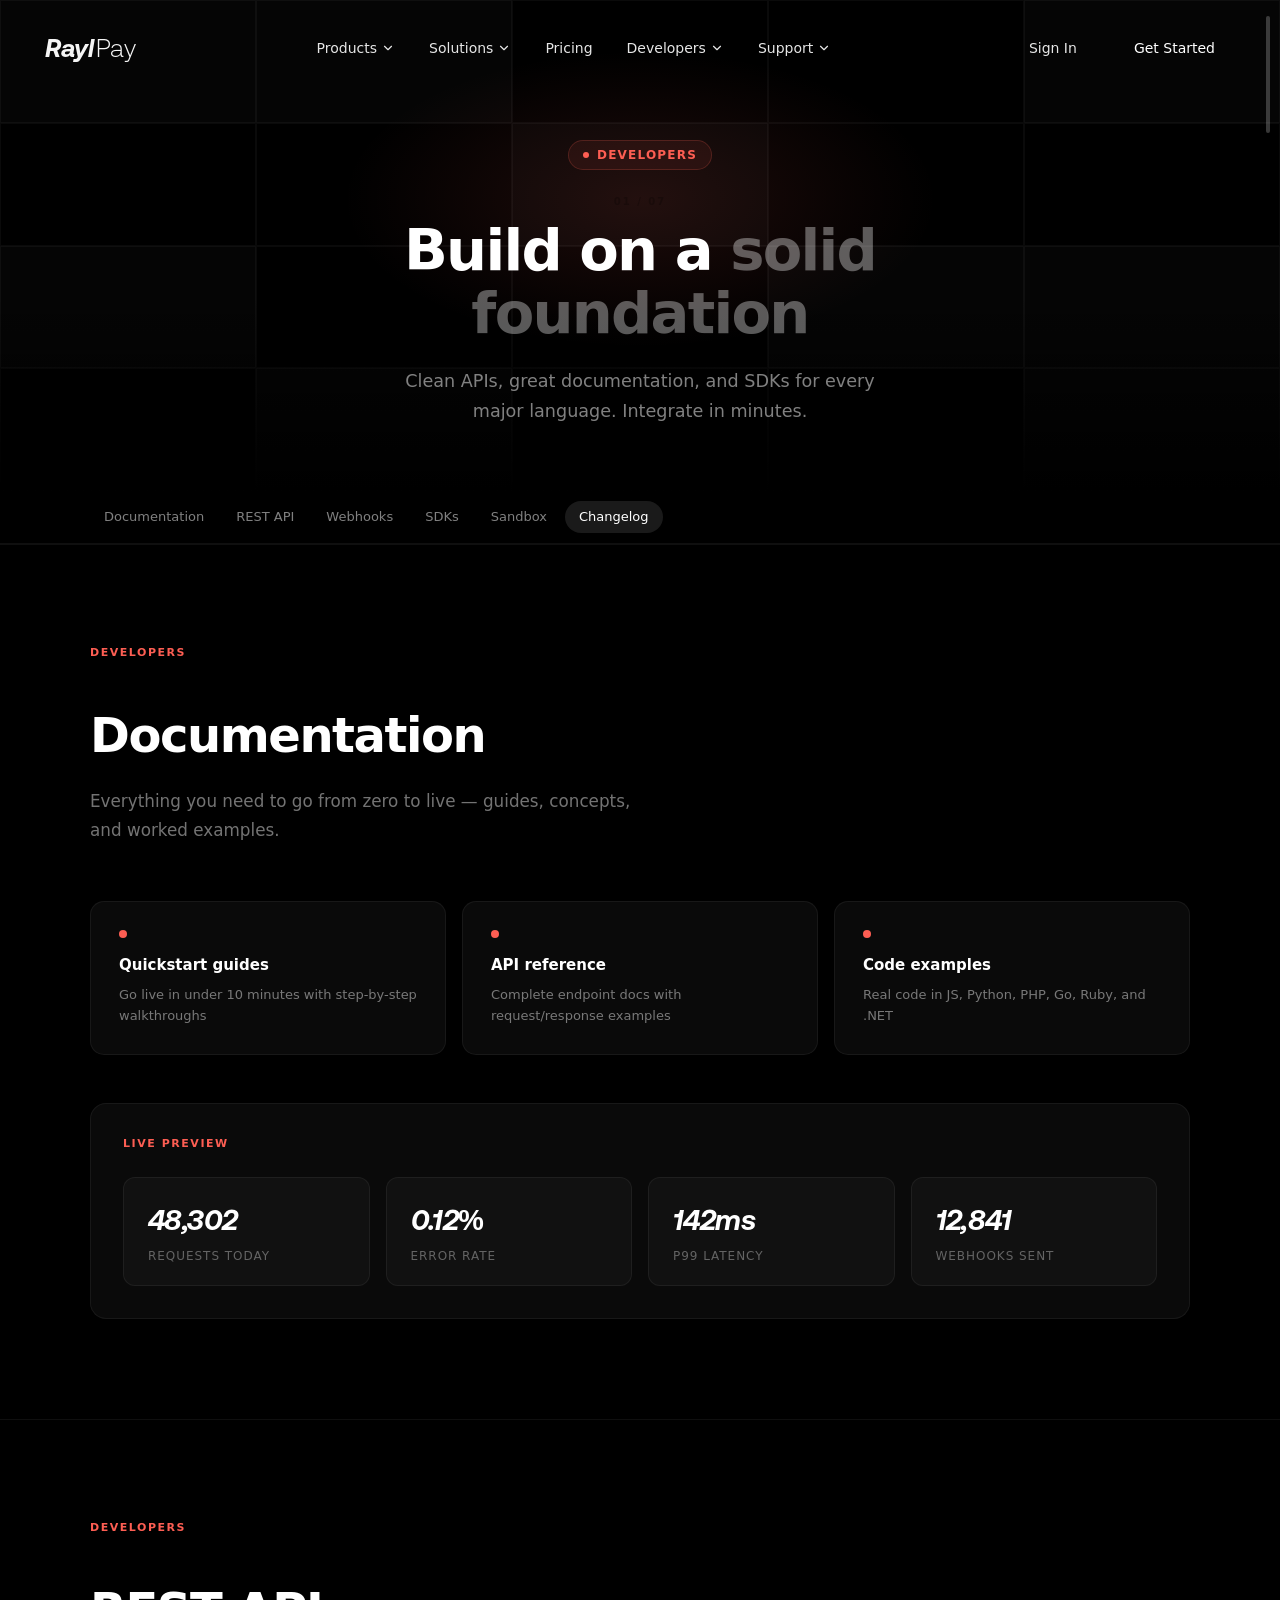
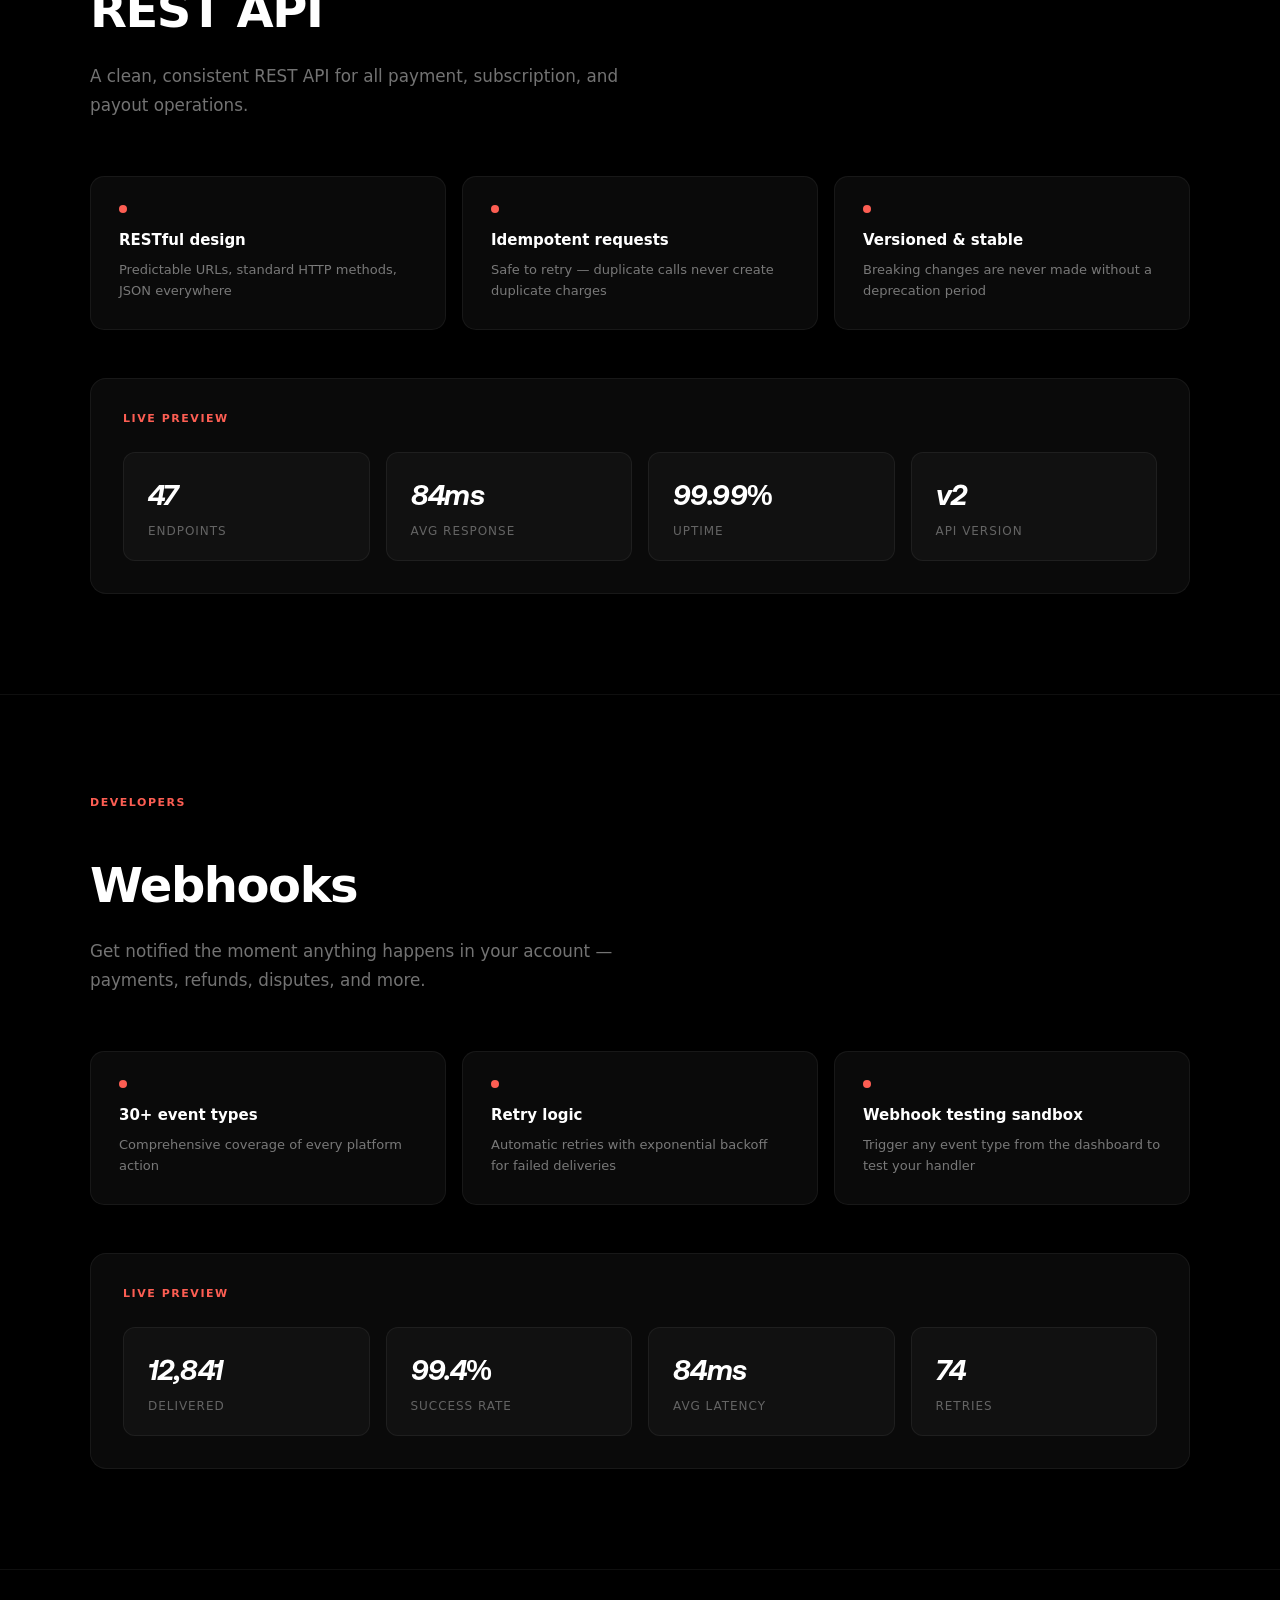
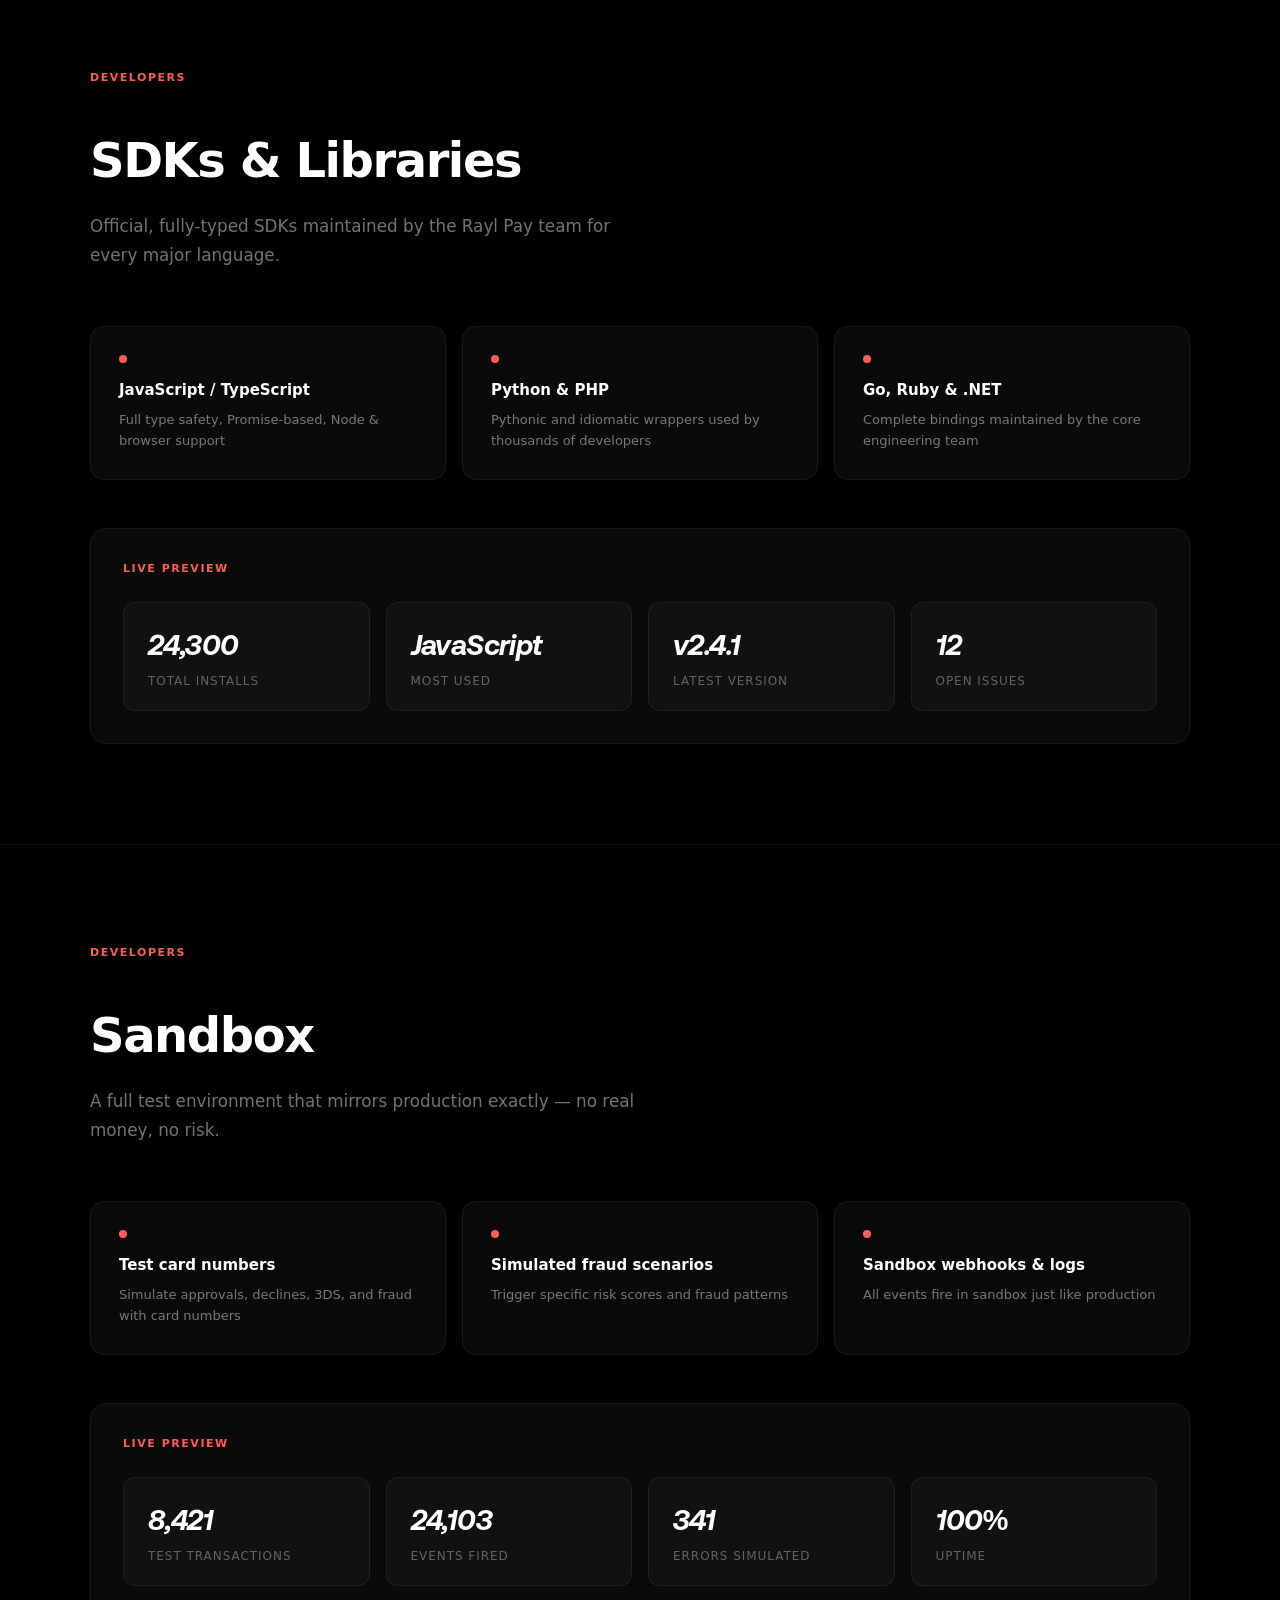
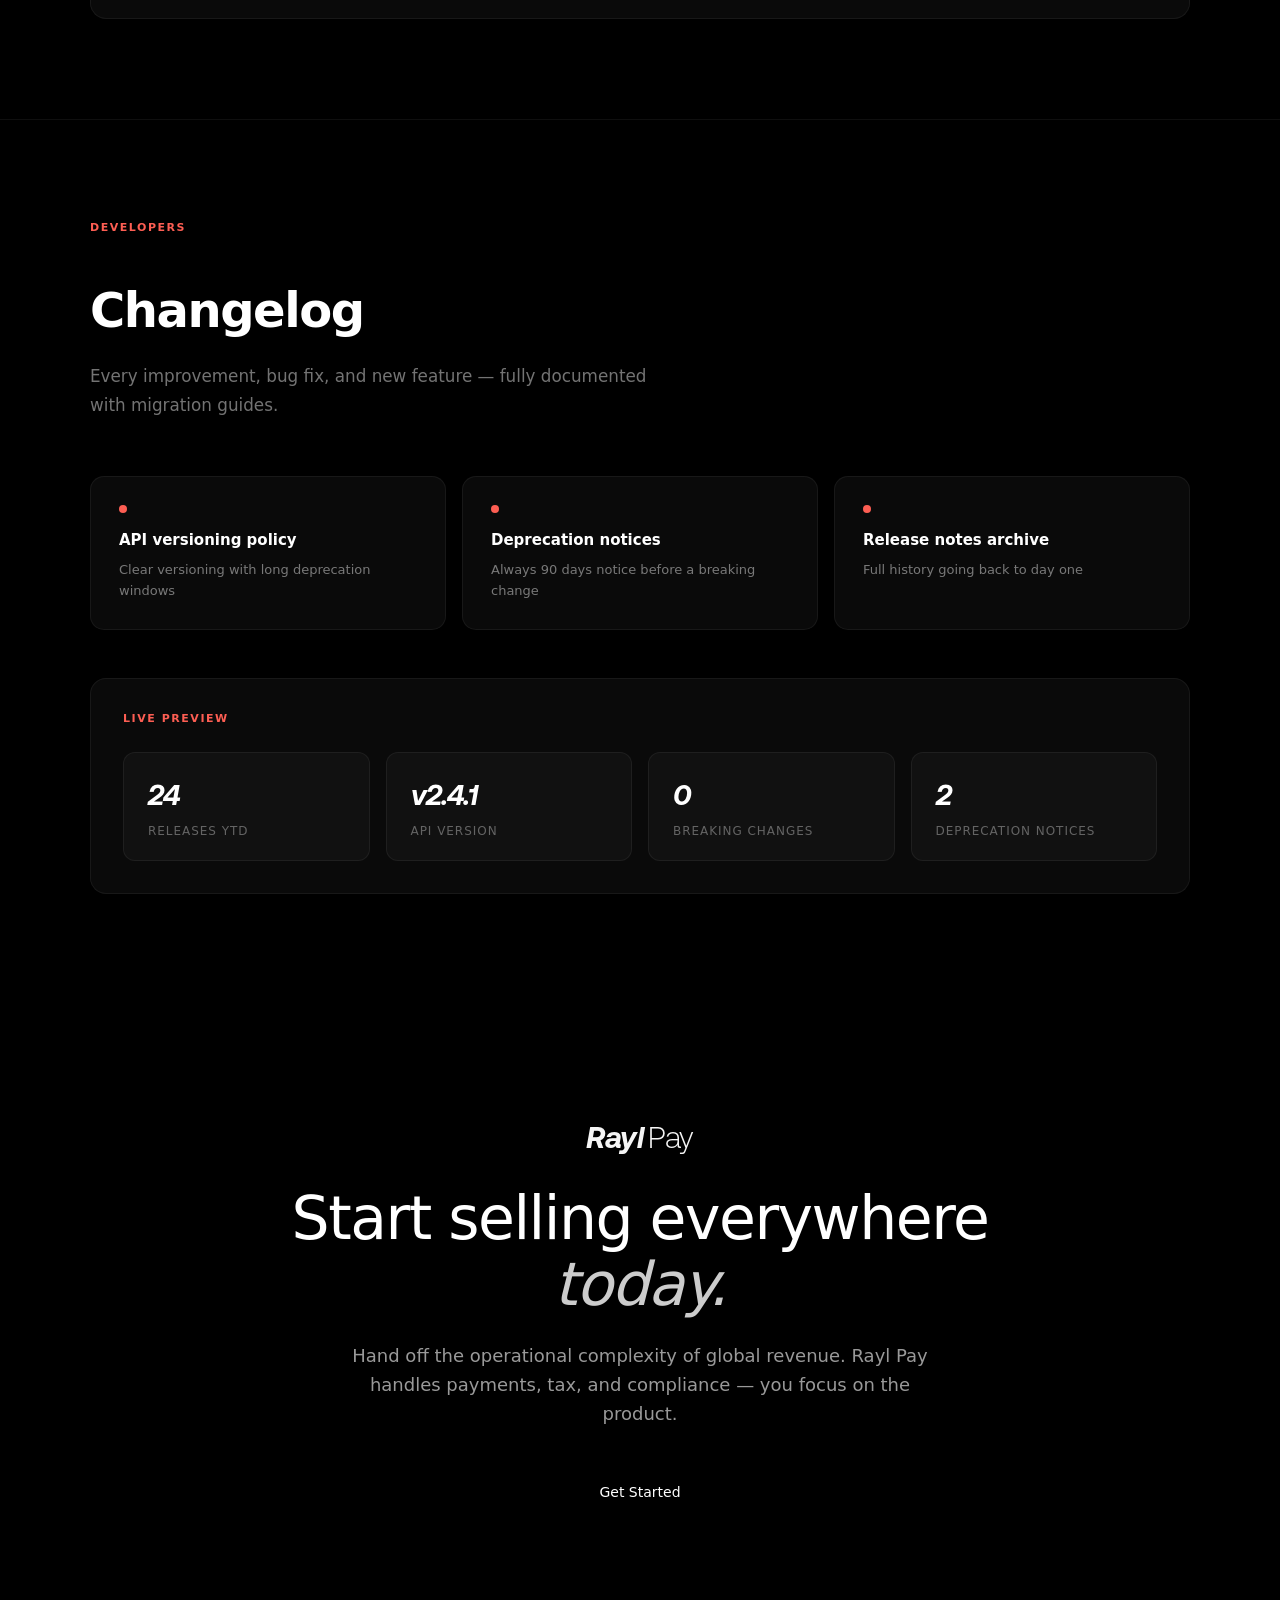
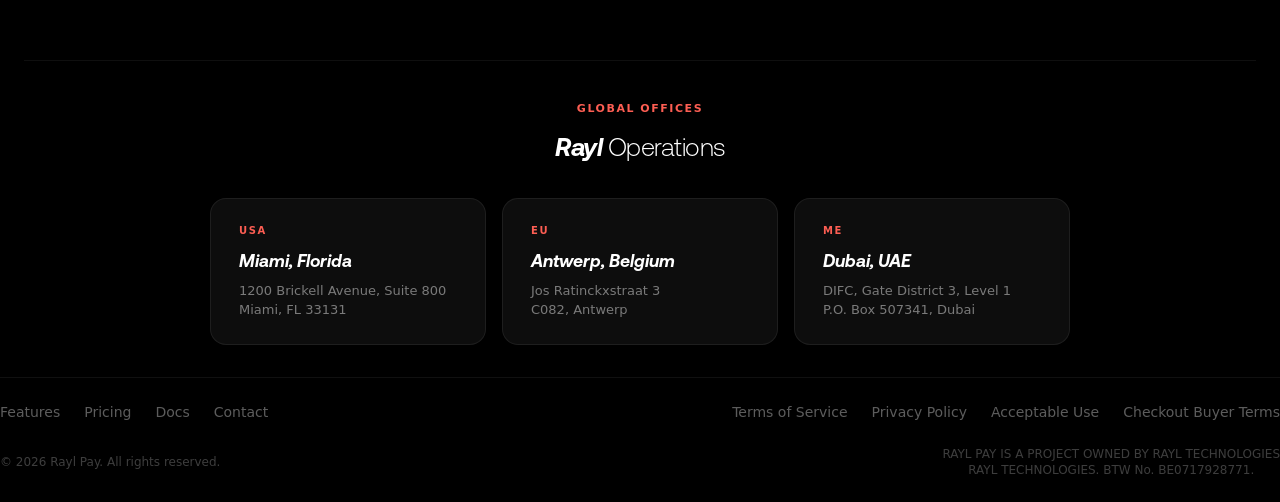
==== developers.html @ 89698975 "Add files via upload" ====
<!DOCTYPE html>
<html lang="en">

<head>
  <link rel="icon" type="image/png" href="./favicon.png">
  <link rel="apple-touch-icon" href="./favicon.png">
  <link rel="preconnect" href="https://fonts.googleapis.com">
  <link rel="preconnect" href="https://fonts.gstatic.com" crossorigin>
  <link href="https://fonts.googleapis.com/css2?family=Space+Grotesk:wght@300;400;500;600;700&display=swap"
    rel="stylesheet">
  <style id="rayl-enhancements">
    /* Navbar transition base */
    header nav {
      transition: background 0.4s cubic-bezier(0.16, 1, 0.3, 1),
        border-color 0.4s cubic-bezier(0.16, 1, 0.3, 1),
        box-shadow 0.4s cubic-bezier(0.16, 1, 0.3, 1),
        transform 0.4s cubic-bezier(0.16, 1, 0.3, 1);
    }

    /* Card glow radial — make it respond to CSS vars set by JS */
    .group [class*="group-hover\:opacity-100"] {
      transition: opacity 0.4s ease;
    }

    /* Scroll animation base — elements that will be animated */
    section,
    h2,
    h3,
    [class*="duration-700"] {
      will-change: opacity, transform;
    }

    /* Smooth everything */
    * {
      -webkit-font-smoothing: antialiased;
    }

    /* ── Space Grotesk for all numeric displays ── */
    .rp-num {
      font-family: 'Space Grotesk', sans-serif !important;
      font-variant-numeric: tabular-nums;
      letter-spacing: -0.02em;
    }
  </style>
<style id="rp-responsive">
    /* ═══════════════════════════════════════════════════
   GLOBAL RESPONSIVE FIXES
═══════════════════════════════════════════════════ */

    /* Base box model */
    *,
    *::before,
    *::after {
      box-sizing: border-box;
    }

    /* Prevent horizontal overflow */
    html,
    body {
      overflow-x: hidden;
      max-width: 100vw;
    }

    /* ── Dashboard Widget ── */
    #rp-dash-widget {
      width: 90% !important;
      max-width: 900px !important;
    }

    /* ── Stats Band: 4-col → 2-col → 1-col ── */
    #rp-stats-band-grid {
      display: grid;
      grid-template-columns: repeat(4, 1fr);
    }

    /* ── Stats Panel side-by-side ── */
    #rp-stats-panel>div:nth-child(2) {
      display: grid;
      grid-template-columns: 1fr 1fr;
      gap: 12px;
    }

    /* ── FAQ grid ── */
    #rp-faq-grid {
      display: grid;
      grid-template-columns: 1fr 1.6fr;
      gap: 80px;
    }

    /* ── Integrations grid ── */
    #rp-integrations-grid {
      display: grid;
      grid-template-columns: repeat(4, 1fr);
      gap: 16px;
    }

    /* ── Stat boxes inside dashboard ── */
    #rp-stat-boxes {
      display: grid;
      grid-template-columns: repeat(3, 1fr);
    }

    /* ── Section padding ── */
    .rp-section-pad {
      padding-left: 24px;
      padding-right: 24px;
    }

    /* ── Tablet: ≤ 1024px ── */
    @media (max-width: 1024px) {
      #rp-dash-widget {
        width: 92% !important;
      }

      /* FAQ: drop side gap */
      #rp-faq-grid {
        grid-template-columns: 1fr 1.4fr;
        gap: 40px;
      }

      /* Integrations: 2 cols */
      #rp-integrations-grid {
        grid-template-columns: repeat(2, 1fr);
      }
    }

    /* ── Mobile: ≤ 768px ── */
    @media (max-width: 768px) {

      /* Dashboard widget full-width */
      #rp-dash-widget {
        width: 95% !important;
        max-width: 100% !important;
        border-radius: 12px !important;
      }

      /* Stats band: 2 cols */
      [style*="grid-template-columns:repeat(4,1fr)"],
      [style*="grid-template-columns: repeat(4, 1fr)"] {
        grid-template-columns: repeat(2, 1fr) !important;
      }

      /* Dashboard 3-col stat boxes: all in a row but smaller, or stack */
      [style*="grid-template-columns:1fr 1fr 1fr"] {
        grid-template-columns: 1fr !important;
      }

      /* 2-col grids: stack */
      [style*="grid-template-columns:1fr 1fr"],
      [style*="grid-template-columns: 1fr 1fr"] {
        grid-template-columns: 1fr !important;
      }

      /* FAQ: fully stacked */
      [style*="grid-template-columns:1fr 1.6fr"],
      [style*="grid-template-columns: 1fr 1.6fr"] {
        grid-template-columns: 1fr !important;
        gap: 32px !important;
      }

      /* Integrations: 2 cols on mobile */
      [style*="grid-template-columns:repeat(4,1fr)"],
      [style*="grid-template-columns: repeat(4, 1fr)"] {
        grid-template-columns: repeat(2, 1fr) !important;
      }

      /* Section horizontal padding */
      [style*="max-width:1100px"],
      [style*="max-width: 1100px"],
      [style*="max-width:1200px"] {
        padding-left: 16px !important;
        padding-right: 16px !important;
      }

      /* Stats band numbers */
      [style*="font-size:2.4rem"] {
        font-size: 1.8rem !important;
      }

      /* Manifesto grid */
      #rp-manifesto {
        grid-template-columns: 1fr !important;
        padding: 0 16px !important;
      }

      #rp-manifesto-left {
        display: none !important;
      }

      #rp-manifesto-right {
        border-left: none !important;
        padding-left: 0 !important;
      }

      /* Hero padding */
      .rp-manifesto-text {
        font-size: 1.4rem !important;
      }

      /* Activity ticker: hide "LIVE" label on mobile */
      #rp-ticker {
        gap: 28px !important;
      }

      /* Payment methods row in dashboard: wrap smaller */
      #rp-dash-widget [style*="padding:14px 20px"] img {
        height: 16px !important;
      }

      /* Payout chart panel */
      [style*="id=rp-payout-chart"] {
        width: 95% !important;
      }
    }

    /* ── Small mobile: ≤ 480px ── */
    @media (max-width: 480px) {
      #rp-dash-widget {
        width: 100% !important;
        border-radius: 0 !important;
      }

      /* All 4-col grids → 1-col */
      [style*="grid-template-columns:repeat(4,1fr)"],
      [style*="grid-template-columns: repeat(4, 1fr)"] {
        grid-template-columns: repeat(2, 1fr) !important;
      }

      /* Stats band: 1 col */
      .rp-stats-band [style*="display:grid"] {
        grid-template-columns: 1fr 1fr !important;
      }

      /* Hero h1 */
      h1 {
        font-size: clamp(1.8rem, 8vw, 4rem) !important;
      }

      /* Reduce section vertical padding */
      section {
        padding-top: 40px !important;
        padding-bottom: 40px !important;
      }

      /* Integrations: 2 cols */
      [style*="repeat(4,1fr)"] {
        grid-template-columns: 1fr 1fr !important;
      }
    }

    /* ── Prevent payment methods images from overflowing ── */
    .h-28 {
      height: 5rem !important;
    }

    .w-40 {
      width: 8rem !important;
    }

    @media (max-width: 768px) {
      .h-28 {
        height: 3.5rem !important;
      }

      .w-40 {
        width: 6rem !important;
      }
    }

    /* ── General image overflow protection ── */
    img {
      max-width: 100%;
      height: auto;
    }

    /* ── Prevent canvas overflow ── */
    canvas {
      max-width: 100%;
    }

    /* ── Nav stays usable on mobile ── */
    @media (max-width: 640px) {
      header nav {
        padding: 8px 16px !important;
      }
    }
  </style>
  <style>
    @font-face {
      font-family: 'AeonikBoldItalic';
      src: url('./files/AeonikTRIAL-BoldItalic.otf') format('opentype');
      font-weight: 700;
      font-style: italic;
      font-display: swap;
    }

    @font-face {
      font-family: 'AeonikLight';
      src: url('./files/AeonikTRIAL-Light.otf') format('opentype');
      font-weight: 300;
      font-style: normal;
      font-display: swap;
    }
  </style>
  <meta http-equiv="Content-Type" content="text/html; charset=UTF-8">
  <meta name="viewport" content="width=device-width, initial-scale=1, maximum-scale=5">
  <link rel="preload" href="https://raylpay.io/_next/static/media/7ebf22b5a21034f8-s.p.d8bad3ab.woff2" as="font"
    crossorigin="" type="font/woff2">
  <link rel="preload" href="https://raylpay.io/_next/static/media/83afe278b6a6bb3c-s.p.3a6ba036.woff2" as="font"
    crossorigin="" type="font/woff2">
  <link rel="preload" href="https://raylpay.io/_next/static/media/e41d5df559864f9e-s.p.380d09ea.woff2" as="font"
    crossorigin="" type="font/woff2">
  <link rel="preload" as="image" href="./files/dashboard.png">
  <link rel="preload" as="image" href="./files/maestro.png">
  <link rel="preload" as="image" href="./files/cirrus.png">
  <link rel="preload" as="image" href="./files/applepay.png">
  <link rel="preload" as="image" href="./files/gpay.png">
  <link rel="preload" as="image" href="./files/mastercard.png">
  <link rel="preload" as="image" href="./files/visa.png">
  <link rel="preload" as="image" href="./files/amex.png">
  <link rel="preload" as="image" href="./files/diners.png">
  <link rel="stylesheet" href="./files/5855f87e8dc35c45.css"
    data-precedence="next">
  <link rel="stylesheet" href="./files/6a5b8263aaa8b66d.css"
    data-precedence="next">
  <link rel="preload" as="script" fetchpriority="low"
    href="./files/537732221c8d5ac1.js">
  <script src="./files/9f5bec0f86d210ea.js" async=""></script>
  <script src="./files/637040af63e7b8d8.js" async=""></script>
  <script src="./files/98b796d362377d4e.js" async=""></script>
  <script src="./files/turbopack-a06355291817410d.js"
    async=""></script>
  <script src="./files/43a160f320c50c3c.js" async=""></script>
  <script src="./files/e7afdc673ade4722.js" async=""></script>
  <script src="./files/7518522132085d66.js" async=""></script>
  <script src="./files/609e5ef6dda2484d.js" async=""></script>
  <script src="./files/878b3a13c960df9d.js" async=""></script>
  <script src="./files/a276ac665f808639.js" async=""></script>
  <link rel="preload" as="image" href="./files/discover.png">
  <link rel="preload" as="image" href="./files/elo.png">
  <link rel="preload" as="image" href="./files/jcb.png">
  <meta name="next-size-adjust" content="">
  <meta name="theme-color" content="#000000">
  <title>Developers — Rayl Pay</title>
  <meta name="description"
    content="Rayl Pay is the merchant of record platform built for software companies. Collect revenue globally, stay compliant, and protect against fraud — all from one place.">
  <meta name="author" content="Rayl Pay">
  <meta name="keywords"
    content="merchant of record,payment processing,SaaS payments,digital commerce,global payments,VAT compliance,fraud protection,subscription billing,Rayl Pay">
  <meta name="creator" content="Rayl Pay">
  <meta name="publisher" content="Rayl Pay">
  <meta name="robots" content="index, follow">
  <meta name="googlebot" content="index, follow, max-video-preview:-1, max-image-preview:large, max-snippet:-1">
  <meta property="og:title" content="Rayl Pay — Built for Global Software Revenue">
  <meta property="og:description"
    content="The merchant of record platform for modern software businesses. Global payments, tax automation, and fraud protection — built in.">
  <meta property="og:url" content="https://raylpay.io">
  <meta property="og:site_name" content="Rayl Pay">
  <meta property="og:locale" content="en_US">
  <meta property="og:type" content="website">
  <meta name="twitter:card" content="summary_large_image">
  <meta name="twitter:title" content="Rayl Pay — Built for Global Software Revenue">
  <meta name="twitter:description"
    content="The merchant of record platform for modern software businesses. Global payments, tax automation, and fraud protection — built in.">
  <script src="./files/a6dad97d9634a72d.js" nomodule=""></script>
  <input type="hidden" id="_o_dbjbempljhcmhlfpfacalomonjpalpko" data-inspect-config="7">
  <script type="text/javascript"
    src="chrome-extension://dbjbempljhcmhlfpfacalomonjpalpko/scripts/inspector.js"></script>
  <style>
    @keyframes slide-in-one-tap {
      from {
        transform: translateY(80px);
      }

      to {
        transform: translateY(0px);
      }
    }

    .trust-hide-gracefully {
      opacity: 0;
    }

    .trust-wallet-one-tap .hidden {
      display: none;
    }

    .trust-wallet-one-tap .semibold {
      font-weight: 500;
    }

    .trust-wallet-one-tap .binance-plex {
      font-family: 'Binance';
    }

    .trust-wallet-one-tap .rounded-full {
      border-radius: 50%;
    }

    .trust-wallet-one-tap .flex {
      display: flex;
    }

    .trust-wallet-one-tap .flex-col {
      flex-direction: column;
    }

    .trust-wallet-one-tap .items-center {
      align-items: center;
    }

    .trust-wallet-one-tap .space-between {
      justify-content: space-between;
    }

    .trust-wallet-one-tap .justify-center {
      justify-content: center;
    }

    .trust-wallet-one-tap .w-full {
      width: 100%;
    }

    .trust-wallet-one-tap .box {
      transition: all 0.5s cubic-bezier(0, 0, 0, 1.43);
      animation: slide-in-one-tap 0.5s cubic-bezier(0, 0, 0, 1.43);
      width: 384px;
      border-radius: 15px;
      background: #fff;
      box-shadow: 0px 2px 4px 0px rgba(0, 0, 0, 0.25);
      position: fixed;
      right: 30px;
      bottom: 30px;
      z-index: 1020;
    }

    .trust-wallet-one-tap .header {
      gap: 15px;
      border-bottom: 1px solid #e6e6e6;
      padding: 10px 18px;
    }

    .trust-wallet-one-tap .header .left-items {
      gap: 15px;
    }

    .trust-wallet-one-tap .header .title {
      color: #1e2329;
      font-size: 18px;
      font-weight: 600;
      line-height: 28px;
    }

    .trust-wallet-one-tap .header .subtitle {
      color: #474d57;
      font-size: 14px;
      line-height: 20px;
    }

    .trust-wallet-one-tap .header .close {
      color: #1e2329;
      cursor: pointer;
    }

    .trust-wallet-one-tap .body {
      padding: 9px 18px;
      gap: 10px;
    }

    .trust-wallet-one-tap .body .right-items {
      gap: 10px;
      width: 100%;
    }

    .trust-wallet-one-tap .body .right-items .wallet-title {
      color: #1e2329;
      font-size: 16px;
      font-weight: 600;
      line-height: 20px;
    }

    .trust-wallet-one-tap .body .right-items .wallet-subtitle {
      color: #474d57;
      font-size: 14px;
      line-height: 20px;
    }

    .trust-wallet-one-tap .connect-indicator {
      gap: 15px;
      padding: 8px 0;
    }

    .trust-wallet-one-tap .connect-indicator .flow-icon {
      color: #474d57;
    }

    .trust-wallet-one-tap .loading-color {
      color: #fff;
    }

    .trust-wallet-one-tap .button {
      border-radius: 50px;
      outline: 2px solid transparent;
      outline-offset: 2px;
      background-color: rgb(5, 0, 255);
      border-color: rgb(229, 231, 235);
      cursor: pointer;
      text-align: center;
      height: 45px;
    }

    .trust-wallet-one-tap .button .button-text {
      color: #fff;
      font-size: 16px;
      font-weight: 600;
      line-height: 20px;
    }

    .trust-wallet-one-tap .footer {
      margin: 20px 30px;
    }

    .trust-wallet-one-tap .check-icon {
      color: #fff;
    }

    @font-face {
      font-family: 'Binance';
      src: url(chrome-extension://egjidjbpglichdcondbcbdnbeeppgdph/fonts/BinancePlex-Regular.otf) format('opentype');
      font-weight: 400;
      font-style: normal;
    }

    @font-face {
      font-family: 'Binance';
      src: url(chrome-extension://egjidjbpglichdcondbcbdnbeeppgdph/fonts/BinancePlex-Medium.otf) format('opentype');
      font-weight: 500;
      font-style: normal;
    }

    @font-face {
      font-family: 'Binance';
      src: url(chrome-extension://egjidjbpglichdcondbcbdnbeeppgdph/fonts/BinancePlex-SemiBold.otf) format('opentype');
      font-weight: 600;
      font-style: normal;
    }

    /*# sourceMappingURL=[data-uri] */
  </style>
  <script async="" type="text/javascript"
    src="./files/tracking.js"></script>
  <script src="./files/2d6c39f2b4e74d75.js"></script>
  <script src="./files/be778b89f68cf0ec.js"></script>
  <script src="./files/695816628d9c0c90.js"></script>
  <script src="./files/d85c3453b1d8d0ad.js"></script>
  <script src="./files/65cac7fd8c601abc.js"></script>
  <script src="./files/23720355f4924c4c.js"></script>
  <script src="./files/2c9a8ad8842fc9b4.js"></script>
  <script src="./files/07e7fcd3ea8c7d99.js"></script>
  <script src="./files/76543a969c96e7d2.js"></script>
  <script src="./files/454e07940bd9011c.js"></script>
  <script src="./files/ed1ec257aff55986.js"></script>
  <script src="./files/f73fb6c6758602ac.js"></script>
  <script src="./files/49355b540005482e.js"></script>
  <script src="./files/885e9cb91ee82909.js"></script>
  <script src="./files/0cf0f52947dfc9b8.js"></script>
  <script src="./files/a494dbcdd09bc96c.js"></script>
  <script src="./files/2c989b522361477b.js"></script>
  <script src="./files/6425a31a9535e633.js"></script>
  <!-- SEO & Social -->
  <meta name="description" content="Accept payments globally with tax, fraud, and compliance handled for you. The Merchant of Record for software businesses.">
  <meta property="og:type" content="website">
  <meta property="og:site_name" content="Rayl Pay">
  <meta property="og:title" content="Rayl Pay — Global Merchant of Record Platform">
  <meta property="og:description" content="Accept payments globally with tax, fraud, and compliance handled for you. The Merchant of Record for software businesses.">
  <meta property="og:url" content="https://raylpay.io/">
  <meta property="og:image" content="https://raylpay.io/og/home.html">
  <meta property="og:image:width" content="1200">
  <meta property="og:image:height" content="630">
  <meta name="twitter:card" content="summary_large_image">
  <meta name="twitter:site" content="@raylpay">
  <meta name="twitter:title" content="Rayl Pay — Global Merchant of Record Platform">
  <meta name="twitter:description" content="Accept payments globally with tax, fraud, and compliance handled for you. The Merchant of Record for software businesses.">
  <meta name="twitter:image" content="https://raylpay.io/og/home.html">

<style id="rp-category-smooth">
  html { scroll-behavior: smooth; }
  .feature-section { scroll-margin-top: 100px; }
  .section-nav { position:sticky; top:72px; z-index:39; background:rgba(0,0,0,0.85); backdrop-filter:blur(12px); border-bottom:1px solid rgba(255,255,255,0.06); padding:0 clamp(16px,4vw,48px); }
  .section-nav-inner { max-width:1100px; margin:0 auto; display:flex; gap:4px; overflow-x:auto; scrollbar-width:none; padding:10px 0; }
  .section-nav-inner::-webkit-scrollbar { display:none; }
  .section-nav a { flex-shrink:0; padding:6px 14px; border-radius:9999px; font-size:13px; font-weight:500; color:rgba(255,255,255,0.5); text-decoration:none; transition:all .2s; white-space:nowrap; }
  .section-nav a:hover { color:#fff; background:rgba(255,255,255,0.07); }
  .section-nav a.active { color:#fff; background:rgba(255,255,255,0.1); }
</style>
</head>
<body class="inter_5901b7c6-module__ec5Qua__variable font-sans antialiased bg-background text-foreground">

<header class="fixed top-0 left-0 right-0 z-50">
    <div class="mx-auto max-w-7xl px-4 pt-4 md:px-6">
      <nav
        class="flex items-center justify-between rounded-2xl px-5 py-3 transition-all duration-500 ease-out scale-100 border border-transparent bg-transparent shadow-none">
        <a class="flex items-center gap-2" href="https://raylpay.io/"><span
            style="display:inline-flex;align-items:baseline;line-height:1;letter-spacing:-0.01em"><span
              style="font-family:'AeonikBoldItalic',sans-serif;font-weight:700;font-style:italic;font-size:1.6rem;color:inherit">Rayl</span><span
              style="font-family:'AeonikLight',sans-serif;font-weight:300;font-style:normal;font-size:1.6rem;color:inherit;margin-left:0.12em">Pay</span></span></a>
        <div class="hidden items-center gap-0.5 md:flex">
          <div class="relative"><button
              class="flex items-center gap-1 rounded-lg px-4 py-2 text-sm transition-colors duration-200 text-white/90 hover:text-white">Products<svg
                xmlns="http://www.w3.org/2000/svg" width="14" height="14" viewBox="0 0 24 24" fill="none"
                stroke="currentColor" stroke-width="2" stroke-linecap="round" stroke-linejoin="round"
                class="lucide lucide-chevron-down transition-transform duration-200" aria-hidden="true">
                <path d="m6 9 6 6 6-6"></path>
              </svg></button></div>
          <div class="relative"><button
              class="flex items-center gap-1 rounded-lg px-4 py-2 text-sm transition-colors duration-200 text-white/90 hover:text-white">Solutions<svg
                xmlns="http://www.w3.org/2000/svg" width="14" height="14" viewBox="0 0 24 24" fill="none"
                stroke="currentColor" stroke-width="2" stroke-linecap="round" stroke-linejoin="round"
                class="lucide lucide-chevron-down transition-transform duration-200" aria-hidden="true">
                <path d="m6 9 6 6 6-6"></path>
              </svg></button></div>
          <div class="relative"><a
              class="flex items-center gap-1 rounded-lg px-4 py-2 text-sm text-white/90 transition-colors duration-200 hover:text-white"
              href="./pricing.html">Pricing</a></div>
          <div class="relative"><button
              class="flex items-center gap-1 rounded-lg px-4 py-2 text-sm transition-colors duration-200 text-white/90 hover:text-white">Developers<svg
                xmlns="http://www.w3.org/2000/svg" width="14" height="14" viewBox="0 0 24 24" fill="none"
                stroke="currentColor" stroke-width="2" stroke-linecap="round" stroke-linejoin="round"
                class="lucide lucide-chevron-down transition-transform duration-200" aria-hidden="true">
                <path d="m6 9 6 6 6-6"></path>
              </svg></button></div>
          <div class="relative"><button
              class="flex items-center gap-1 rounded-lg px-4 py-2 text-sm transition-colors duration-200 text-white/90 hover:text-white">Support<svg
                xmlns="http://www.w3.org/2000/svg" width="14" height="14" viewBox="0 0 24 24" fill="none"
                stroke="currentColor" stroke-width="2" stroke-linecap="round" stroke-linejoin="round"
                class="lucide lucide-chevron-down transition-transform duration-200" aria-hidden="true">
                <path d="m6 9 6 6 6-6"></path>
              </svg></button></div>
        </div>
        <div class="hidden items-center gap-5 md:flex"><a href="https://app.raylpay.io/login"
            class="rounded-lg border border-transparent px-4 py-2 text-sm text-white/90 transition-all duration-300 ease-out hover:border-white/20 hover:bg-white/[0.04] hover:text-white">Sign
            In</a><a href="https://app.raylpay.io/signup"
            class="inline-flex h-9 items-center gap-1.5 rounded-full bg-[#fd5e53] px-5 text-sm font-medium text-white transition-all duration-300 ease-out hover:bg-[#fd5e53]/90 hover:scale-[1.02]">Get
            Started</a></div><button class="text-white md:hidden" aria-label="Toggle menu"><svg
            xmlns="http://www.w3.org/2000/svg" width="22" height="22" viewBox="0 0 24 24" fill="none"
            stroke="currentColor" stroke-width="2" stroke-linecap="round" stroke-linejoin="round"
            class="lucide lucide-menu" aria-hidden="true">
            <path d="M4 5h16"></path>
            <path d="M4 12h16"></path>
            <path d="M4 19h16"></path>
          </svg></button>
      </nav>
    </div>
    <div
      class="fixed inset-x-0 top-[76px] z-40 hidden md:block transition-all duration-300 ease-out opacity-0 invisible pointer-events-none">
      <div class="relative border-t border-white/[0.04]"
        style="background:#0d0d0d;border:1px solid rgba(255,255,255,0.08);box-shadow:0 24px 60px rgba(0,0,0,0.7)">
        <div class="absolute inset-x-0 top-0 h-px bg-gradient-to-r from-transparent via-white/[0.08] to-transparent">
        </div>
        <div
          class="absolute top-0 left-1/2 -translate-x-1/2 w-[600px] h-[200px] bg-[#fd5e53]/[0.03] blur-[100px] pointer-events-none">
        </div>
        <div class="relative mx-auto max-w-7xl px-6 py-10 min-h-[340px]">
          <div
            class="transition-all duration-300 ease-out opacity-0 translate-y-2 absolute inset-x-6 pointer-events-none">
          </div>
          <div
            class="transition-all duration-300 ease-out opacity-0 translate-y-2 absolute inset-x-6 pointer-events-none">
          </div>
          <div
            class="transition-all duration-300 ease-out opacity-0 translate-y-2 absolute inset-x-6 pointer-events-none">
          </div>
          <div
            class="transition-all duration-300 ease-out opacity-0 translate-y-2 absolute inset-x-6 pointer-events-none">
          </div>
        </div>
      </div>
    </div>
    <div
      class="fixed inset-x-0 top-[76px] z-40 overflow-hidden transition-all duration-300 ease-out md:hidden max-h-0 opacity-0 pointer-events-none">
      <div class="mx-4 rounded-2xl border border-white/[0.06] bg-[#0a0a0a]/95 backdrop-blur-xl px-5 pb-5 pt-4">
        <div class="flex flex-col gap-0.5 max-h-[70vh] overflow-y-auto">
          <div>
            <div><button
                class="flex w-full items-center justify-between rounded-lg px-3 py-2.5 text-sm text-white/90 transition-colors hover:bg-white/[0.04] hover:text-white">Products<svg
                  xmlns="http://www.w3.org/2000/svg" width="14" height="14" viewBox="0 0 24 24" fill="none"
                  stroke="currentColor" stroke-width="2" stroke-linecap="round" stroke-linejoin="round"
                  class="lucide lucide-chevron-down transition-transform" aria-hidden="true">
                  <path d="m6 9 6 6 6-6"></path>
                </svg></button></div>
          </div>
          <div>
            <div><button
                class="flex w-full items-center justify-between rounded-lg px-3 py-2.5 text-sm text-white/90 transition-colors hover:bg-white/[0.04] hover:text-white">Solutions<svg
                  xmlns="http://www.w3.org/2000/svg" width="14" height="14" viewBox="0 0 24 24" fill="none"
                  stroke="currentColor" stroke-width="2" stroke-linecap="round" stroke-linejoin="round"
                  class="lucide lucide-chevron-down transition-transform" aria-hidden="true">
                  <path d="m6 9 6 6 6-6"></path>
                </svg></button></div>
          </div>
          <div><a
              class="block rounded-lg px-3 py-2.5 text-sm text-white/90 transition-colors hover:bg-white/[0.04] hover:text-white"
              href="./pricing.html">Pricing</a></div>
          <div>
            <div><button
                class="flex w-full items-center justify-between rounded-lg px-3 py-2.5 text-sm text-white/90 transition-colors hover:bg-white/[0.04] hover:text-white">Developers<svg
                  xmlns="http://www.w3.org/2000/svg" width="14" height="14" viewBox="0 0 24 24" fill="none"
                  stroke="currentColor" stroke-width="2" stroke-linecap="round" stroke-linejoin="round"
                  class="lucide lucide-chevron-down transition-transform" aria-hidden="true">
                  <path d="m6 9 6 6 6-6"></path>
                </svg></button></div>
          </div>
          <div>
            <div><button
                class="flex w-full items-center justify-between rounded-lg px-3 py-2.5 text-sm text-white/90 transition-colors hover:bg-white/[0.04] hover:text-white">Support<svg
                  xmlns="http://www.w3.org/2000/svg" width="14" height="14" viewBox="0 0 24 24" fill="none"
                  stroke="currentColor" stroke-width="2" stroke-linecap="round" stroke-linejoin="round"
                  class="lucide lucide-chevron-down transition-transform" aria-hidden="true">
                  <path d="m6 9 6 6 6-6"></path>
                </svg></button></div>
          </div>
          <div class="mt-3 flex flex-col gap-2 border-t border-white/[0.06] pt-4"><a href="https://app.raylpay.io/login"
              class="flex items-center justify-center py-2.5 text-sm text-white/90 transition-colors hover:text-white">Sign
              In</a><a href="https://app.raylpay.io/signup"
              class="inline-flex h-11 w-full items-center justify-center gap-2 rounded-full bg-[#fd5e53] text-sm font-medium text-white transition-all duration-300 ease-out hover:bg-[#fd5e53]/90 hover:scale-[1.02]">Get
              Started<svg xmlns="http://www.w3.org/2000/svg" width="14" height="14" viewBox="0 0 24 24" fill="none"
                stroke="currentColor" stroke-width="2" stroke-linecap="round" stroke-linejoin="round"
                class="lucide lucide-chevron-right" aria-hidden="true">
                <path d="m9 18 6-6-6-6"></path>
              </svg></a></div>
        </div>
      </div>
    </div>
  </header>

<main>

  <!-- Category hero -->
  <section style="padding:140px 24px 64px;text-align:center;position:relative;overflow:hidden;">
    <!-- Grid background -->
    <div style="position:absolute;inset:0;display:grid;grid-template-columns:repeat(5,1fr);grid-template-rows:repeat(4,1fr);pointer-events:none;">
      <div class="border border-white/[0.04] bg-white/[0.02]"></div><div class="border border-white/[0.04] bg-white/[0.02]"></div><div class="border border-white/[0.04]"></div><div class="border border-white/[0.04]"></div><div class="border border-white/[0.04] bg-white/[0.02]"></div><div class="border border-white/[0.04]"></div><div class="border border-white/[0.04]"></div><div class="border border-white/[0.04] bg-white/[0.02]"></div><div class="border border-white/[0.04]"></div><div class="border border-white/[0.04]"></div><div class="border border-white/[0.04] bg-white/[0.02]"></div><div class="border border-white/[0.04]"></div><div class="border border-white/[0.04]"></div><div class="border border-white/[0.04] bg-white/[0.02]"></div><div class="border border-white/[0.04] bg-white/[0.02]"></div><div class="border border-white/[0.04]"></div><div class="border border-white/[0.04] bg-white/[0.02]"></div><div class="border border-white/[0.04]"></div><div class="border border-white/[0.04]"></div><div class="border border-white/[0.04] bg-white/[0.02]"></div>
    </div>
    <!-- Glow blob -->
    <div style="position:absolute;top:10%;left:50%;transform:translateX(-50%);width:600px;height:300px;background:radial-gradient(ellipse at center,rgba(253,94,83,0.12) 0%,transparent 70%);pointer-events:none;"></div>
    <!-- Fade overlay -->
    <div style="position:absolute;inset:0;background:linear-gradient(to bottom,transparent 60%,#000 100%);pointer-events:none;"></div>
    <div style="position:relative;margin:0 auto;max-width:640px;">
      <div style="display:inline-flex;align-items:center;gap:8px;background:rgba(253,94,83,0.08);border:1px solid rgba(253,94,83,0.2);border-radius:9999px;padding:5px 14px;margin-bottom:24px;">
        <span style="width:6px;height:6px;background:#fd5e53;border-radius:50%;display:inline-block;"></span>
        <span style="font-size:12px;font-weight:600;letter-spacing:.1em;text-transform:uppercase;color:#fd5e53;">Developers</span>
      </div>
      <h1 style="font-size:clamp(2.4rem,5vw,3.6rem);font-weight:700;letter-spacing:-.03em;color:#fff;line-height:1.1;margin:0 0 20px;">Build on a <span style="color:rgba(255,255,255,0.35)">solid foundation</span></h1>
      <p style="font-size:1.1rem;color:rgba(255,255,255,0.5);max-width:520px;margin:0 auto;line-height:1.75;">Clean APIs, great documentation, and SDKs for every major language. Integrate in minutes.</p>
    </div>
  </section>

  <!-- Sticky section nav -->
  <nav class="section-nav">
    <div class="section-nav-inner">
      <a href="#docs">Documentation</a><a href="#api">REST API</a><a href="#webhooks">Webhooks</a><a href="#sdks">SDKs</a><a href="#sandbox">Sandbox</a><a href="#changelog">Changelog</a>
    </div>
  </nav>

  
  <section id="docs" class="feature-section" style="padding:clamp(64px,8vw,100px) clamp(16px,4vw,48px);border-top:1px solid rgba(255,255,255,0.06);">
    <div style="max-width:1100px;margin:0 auto;">

      <!-- Feature hero -->
      <div style="margin-bottom:56px;">
        <div style="font-size:11px;font-weight:700;letter-spacing:.14em;text-transform:uppercase;color:#fd5e53;margin-bottom:12px;">Developers</div>
        <h2 style="font-size:clamp(2rem,4vw,3rem);font-weight:700;letter-spacing:-.03em;color:#fff;margin:0 0 16px;">Documentation</h2>
        <p style="font-size:1.05rem;color:rgba(255,255,255,0.45);max-width:560px;line-height:1.75;">Everything you need to go from zero to live — guides, concepts, and worked examples.</p>
      </div>

      <!-- Feature cards -->
      <div style="display:grid;grid-template-columns:repeat(3,1fr);gap:16px;margin-bottom:48px;">
        <div style="background:#0a0a0a;border:1px solid rgba(255,255,255,0.06);border-radius:14px;padding:28px;">
          <div style="width:8px;height:8px;background:#fd5e53;border-radius:50%;margin-bottom:16px;"></div>
          <div style="font-size:15px;font-weight:600;color:#fff;margin-bottom:8px;">Quickstart guides</div>
          <div style="font-size:13px;color:rgba(255,255,255,0.45);line-height:1.6;">Go live in under 10 minutes with step-by-step walkthroughs</div>
        </div>
        <div style="background:#0a0a0a;border:1px solid rgba(255,255,255,0.06);border-radius:14px;padding:28px;">
          <div style="width:8px;height:8px;background:#fd5e53;border-radius:50%;margin-bottom:16px;"></div>
          <div style="font-size:15px;font-weight:600;color:#fff;margin-bottom:8px;">API reference</div>
          <div style="font-size:13px;color:rgba(255,255,255,0.45);line-height:1.6;">Complete endpoint docs with request/response examples</div>
        </div>
        <div style="background:#0a0a0a;border:1px solid rgba(255,255,255,0.06);border-radius:14px;padding:28px;">
          <div style="width:8px;height:8px;background:#fd5e53;border-radius:50%;margin-bottom:16px;"></div>
          <div style="font-size:15px;font-weight:600;color:#fff;margin-bottom:8px;">Code examples</div>
          <div style="font-size:13px;color:rgba(255,255,255,0.45);line-height:1.6;">Real code in JS, Python, PHP, Go, Ruby, and .NET</div>
        </div>
      </div>

      <!-- Dashboard stats -->
      <div style="background:#0a0a0a;border:1px solid rgba(255,255,255,0.06);border-radius:16px;padding:32px;">
        <div style="font-size:11px;font-weight:700;letter-spacing:.14em;text-transform:uppercase;color:#fd5e53;margin-bottom:24px;">Live Preview</div>
        <div style="display:grid;grid-template-columns:repeat(4,1fr);gap:16px;">
          <div style="background:#111;border:1px solid rgba(255,255,255,0.06);border-radius:12px;padding:20px 24px;">
            <div style="font-family:'AeonikBoldItalic',sans-serif;font-size:1.8rem;font-weight:700;color:#fff;letter-spacing:-.02em;">48,302</div>
            <div style="font-size:12px;color:rgba(255,255,255,0.35);margin-top:6px;text-transform:uppercase;letter-spacing:.08em;">Requests Today</div>
          </div>
          <div style="background:#111;border:1px solid rgba(255,255,255,0.06);border-radius:12px;padding:20px 24px;">
            <div style="font-family:'AeonikBoldItalic',sans-serif;font-size:1.8rem;font-weight:700;color:#fff;letter-spacing:-.02em;">0.12%</div>
            <div style="font-size:12px;color:rgba(255,255,255,0.35);margin-top:6px;text-transform:uppercase;letter-spacing:.08em;">Error Rate</div>
          </div>
          <div style="background:#111;border:1px solid rgba(255,255,255,0.06);border-radius:12px;padding:20px 24px;">
            <div style="font-family:'AeonikBoldItalic',sans-serif;font-size:1.8rem;font-weight:700;color:#fff;letter-spacing:-.02em;">142ms</div>
            <div style="font-size:12px;color:rgba(255,255,255,0.35);margin-top:6px;text-transform:uppercase;letter-spacing:.08em;">p99 Latency</div>
          </div>
          <div style="background:#111;border:1px solid rgba(255,255,255,0.06);border-radius:12px;padding:20px 24px;">
            <div style="font-family:'AeonikBoldItalic',sans-serif;font-size:1.8rem;font-weight:700;color:#fff;letter-spacing:-.02em;">12,841</div>
            <div style="font-size:12px;color:rgba(255,255,255,0.35);margin-top:6px;text-transform:uppercase;letter-spacing:.08em;">Webhooks Sent</div>
          </div>
        </div>
      </div>

    </div>
  </section>
  <section id="api" class="feature-section" style="padding:clamp(64px,8vw,100px) clamp(16px,4vw,48px);border-top:1px solid rgba(255,255,255,0.06);">
    <div style="max-width:1100px;margin:0 auto;">

      <!-- Feature hero -->
      <div style="margin-bottom:56px;">
        <div style="font-size:11px;font-weight:700;letter-spacing:.14em;text-transform:uppercase;color:#fd5e53;margin-bottom:12px;">Developers</div>
        <h2 style="font-size:clamp(2rem,4vw,3rem);font-weight:700;letter-spacing:-.03em;color:#fff;margin:0 0 16px;">REST API</h2>
        <p style="font-size:1.05rem;color:rgba(255,255,255,0.45);max-width:560px;line-height:1.75;">A clean, consistent REST API for all payment, subscription, and payout operations.</p>
      </div>

      <!-- Feature cards -->
      <div style="display:grid;grid-template-columns:repeat(3,1fr);gap:16px;margin-bottom:48px;">
        <div style="background:#0a0a0a;border:1px solid rgba(255,255,255,0.06);border-radius:14px;padding:28px;">
          <div style="width:8px;height:8px;background:#fd5e53;border-radius:50%;margin-bottom:16px;"></div>
          <div style="font-size:15px;font-weight:600;color:#fff;margin-bottom:8px;">RESTful design</div>
          <div style="font-size:13px;color:rgba(255,255,255,0.45);line-height:1.6;">Predictable URLs, standard HTTP methods, JSON everywhere</div>
        </div>
        <div style="background:#0a0a0a;border:1px solid rgba(255,255,255,0.06);border-radius:14px;padding:28px;">
          <div style="width:8px;height:8px;background:#fd5e53;border-radius:50%;margin-bottom:16px;"></div>
          <div style="font-size:15px;font-weight:600;color:#fff;margin-bottom:8px;">Idempotent requests</div>
          <div style="font-size:13px;color:rgba(255,255,255,0.45);line-height:1.6;">Safe to retry — duplicate calls never create duplicate charges</div>
        </div>
        <div style="background:#0a0a0a;border:1px solid rgba(255,255,255,0.06);border-radius:14px;padding:28px;">
          <div style="width:8px;height:8px;background:#fd5e53;border-radius:50%;margin-bottom:16px;"></div>
          <div style="font-size:15px;font-weight:600;color:#fff;margin-bottom:8px;">Versioned &amp; stable</div>
          <div style="font-size:13px;color:rgba(255,255,255,0.45);line-height:1.6;">Breaking changes are never made without a deprecation period</div>
        </div>
      </div>

      <!-- Dashboard stats -->
      <div style="background:#0a0a0a;border:1px solid rgba(255,255,255,0.06);border-radius:16px;padding:32px;">
        <div style="font-size:11px;font-weight:700;letter-spacing:.14em;text-transform:uppercase;color:#fd5e53;margin-bottom:24px;">Live Preview</div>
        <div style="display:grid;grid-template-columns:repeat(4,1fr);gap:16px;">
          <div style="background:#111;border:1px solid rgba(255,255,255,0.06);border-radius:12px;padding:20px 24px;">
            <div style="font-family:'AeonikBoldItalic',sans-serif;font-size:1.8rem;font-weight:700;color:#fff;letter-spacing:-.02em;">47</div>
            <div style="font-size:12px;color:rgba(255,255,255,0.35);margin-top:6px;text-transform:uppercase;letter-spacing:.08em;">Endpoints</div>
          </div>
          <div style="background:#111;border:1px solid rgba(255,255,255,0.06);border-radius:12px;padding:20px 24px;">
            <div style="font-family:'AeonikBoldItalic',sans-serif;font-size:1.8rem;font-weight:700;color:#fff;letter-spacing:-.02em;">84ms</div>
            <div style="font-size:12px;color:rgba(255,255,255,0.35);margin-top:6px;text-transform:uppercase;letter-spacing:.08em;">Avg Response</div>
          </div>
          <div style="background:#111;border:1px solid rgba(255,255,255,0.06);border-radius:12px;padding:20px 24px;">
            <div style="font-family:'AeonikBoldItalic',sans-serif;font-size:1.8rem;font-weight:700;color:#fff;letter-spacing:-.02em;">99.99%</div>
            <div style="font-size:12px;color:rgba(255,255,255,0.35);margin-top:6px;text-transform:uppercase;letter-spacing:.08em;">Uptime</div>
          </div>
          <div style="background:#111;border:1px solid rgba(255,255,255,0.06);border-radius:12px;padding:20px 24px;">
            <div style="font-family:'AeonikBoldItalic',sans-serif;font-size:1.8rem;font-weight:700;color:#fff;letter-spacing:-.02em;">v2</div>
            <div style="font-size:12px;color:rgba(255,255,255,0.35);margin-top:6px;text-transform:uppercase;letter-spacing:.08em;">API Version</div>
          </div>
        </div>
      </div>

    </div>
  </section>
  <section id="webhooks" class="feature-section" style="padding:clamp(64px,8vw,100px) clamp(16px,4vw,48px);border-top:1px solid rgba(255,255,255,0.06);">
    <div style="max-width:1100px;margin:0 auto;">

      <!-- Feature hero -->
      <div style="margin-bottom:56px;">
        <div style="font-size:11px;font-weight:700;letter-spacing:.14em;text-transform:uppercase;color:#fd5e53;margin-bottom:12px;">Developers</div>
        <h2 style="font-size:clamp(2rem,4vw,3rem);font-weight:700;letter-spacing:-.03em;color:#fff;margin:0 0 16px;">Webhooks</h2>
        <p style="font-size:1.05rem;color:rgba(255,255,255,0.45);max-width:560px;line-height:1.75;">Get notified the moment anything happens in your account — payments, refunds, disputes, and more.</p>
      </div>

      <!-- Feature cards -->
      <div style="display:grid;grid-template-columns:repeat(3,1fr);gap:16px;margin-bottom:48px;">
        <div style="background:#0a0a0a;border:1px solid rgba(255,255,255,0.06);border-radius:14px;padding:28px;">
          <div style="width:8px;height:8px;background:#fd5e53;border-radius:50%;margin-bottom:16px;"></div>
          <div style="font-size:15px;font-weight:600;color:#fff;margin-bottom:8px;">30+ event types</div>
          <div style="font-size:13px;color:rgba(255,255,255,0.45);line-height:1.6;">Comprehensive coverage of every platform action</div>
        </div>
        <div style="background:#0a0a0a;border:1px solid rgba(255,255,255,0.06);border-radius:14px;padding:28px;">
          <div style="width:8px;height:8px;background:#fd5e53;border-radius:50%;margin-bottom:16px;"></div>
          <div style="font-size:15px;font-weight:600;color:#fff;margin-bottom:8px;">Retry logic</div>
          <div style="font-size:13px;color:rgba(255,255,255,0.45);line-height:1.6;">Automatic retries with exponential backoff for failed deliveries</div>
        </div>
        <div style="background:#0a0a0a;border:1px solid rgba(255,255,255,0.06);border-radius:14px;padding:28px;">
          <div style="width:8px;height:8px;background:#fd5e53;border-radius:50%;margin-bottom:16px;"></div>
          <div style="font-size:15px;font-weight:600;color:#fff;margin-bottom:8px;">Webhook testing sandbox</div>
          <div style="font-size:13px;color:rgba(255,255,255,0.45);line-height:1.6;">Trigger any event type from the dashboard to test your handler</div>
        </div>
      </div>

      <!-- Dashboard stats -->
      <div style="background:#0a0a0a;border:1px solid rgba(255,255,255,0.06);border-radius:16px;padding:32px;">
        <div style="font-size:11px;font-weight:700;letter-spacing:.14em;text-transform:uppercase;color:#fd5e53;margin-bottom:24px;">Live Preview</div>
        <div style="display:grid;grid-template-columns:repeat(4,1fr);gap:16px;">
          <div style="background:#111;border:1px solid rgba(255,255,255,0.06);border-radius:12px;padding:20px 24px;">
            <div style="font-family:'AeonikBoldItalic',sans-serif;font-size:1.8rem;font-weight:700;color:#fff;letter-spacing:-.02em;">12,841</div>
            <div style="font-size:12px;color:rgba(255,255,255,0.35);margin-top:6px;text-transform:uppercase;letter-spacing:.08em;">Delivered</div>
          </div>
          <div style="background:#111;border:1px solid rgba(255,255,255,0.06);border-radius:12px;padding:20px 24px;">
            <div style="font-family:'AeonikBoldItalic',sans-serif;font-size:1.8rem;font-weight:700;color:#fff;letter-spacing:-.02em;">99.4%</div>
            <div style="font-size:12px;color:rgba(255,255,255,0.35);margin-top:6px;text-transform:uppercase;letter-spacing:.08em;">Success Rate</div>
          </div>
          <div style="background:#111;border:1px solid rgba(255,255,255,0.06);border-radius:12px;padding:20px 24px;">
            <div style="font-family:'AeonikBoldItalic',sans-serif;font-size:1.8rem;font-weight:700;color:#fff;letter-spacing:-.02em;">84ms</div>
            <div style="font-size:12px;color:rgba(255,255,255,0.35);margin-top:6px;text-transform:uppercase;letter-spacing:.08em;">Avg Latency</div>
          </div>
          <div style="background:#111;border:1px solid rgba(255,255,255,0.06);border-radius:12px;padding:20px 24px;">
            <div style="font-family:'AeonikBoldItalic',sans-serif;font-size:1.8rem;font-weight:700;color:#fff;letter-spacing:-.02em;">74</div>
            <div style="font-size:12px;color:rgba(255,255,255,0.35);margin-top:6px;text-transform:uppercase;letter-spacing:.08em;">Retries</div>
          </div>
        </div>
      </div>

    </div>
  </section>
  <section id="sdks" class="feature-section" style="padding:clamp(64px,8vw,100px) clamp(16px,4vw,48px);border-top:1px solid rgba(255,255,255,0.06);">
    <div style="max-width:1100px;margin:0 auto;">

      <!-- Feature hero -->
      <div style="margin-bottom:56px;">
        <div style="font-size:11px;font-weight:700;letter-spacing:.14em;text-transform:uppercase;color:#fd5e53;margin-bottom:12px;">Developers</div>
        <h2 style="font-size:clamp(2rem,4vw,3rem);font-weight:700;letter-spacing:-.03em;color:#fff;margin:0 0 16px;">SDKs &amp; Libraries</h2>
        <p style="font-size:1.05rem;color:rgba(255,255,255,0.45);max-width:560px;line-height:1.75;">Official, fully-typed SDKs maintained by the Rayl Pay team for every major language.</p>
      </div>

      <!-- Feature cards -->
      <div style="display:grid;grid-template-columns:repeat(3,1fr);gap:16px;margin-bottom:48px;">
        <div style="background:#0a0a0a;border:1px solid rgba(255,255,255,0.06);border-radius:14px;padding:28px;">
          <div style="width:8px;height:8px;background:#fd5e53;border-radius:50%;margin-bottom:16px;"></div>
          <div style="font-size:15px;font-weight:600;color:#fff;margin-bottom:8px;">JavaScript / TypeScript</div>
          <div style="font-size:13px;color:rgba(255,255,255,0.45);line-height:1.6;">Full type safety, Promise-based, Node &amp; browser support</div>
        </div>
        <div style="background:#0a0a0a;border:1px solid rgba(255,255,255,0.06);border-radius:14px;padding:28px;">
          <div style="width:8px;height:8px;background:#fd5e53;border-radius:50%;margin-bottom:16px;"></div>
          <div style="font-size:15px;font-weight:600;color:#fff;margin-bottom:8px;">Python &amp; PHP</div>
          <div style="font-size:13px;color:rgba(255,255,255,0.45);line-height:1.6;">Pythonic and idiomatic wrappers used by thousands of developers</div>
        </div>
        <div style="background:#0a0a0a;border:1px solid rgba(255,255,255,0.06);border-radius:14px;padding:28px;">
          <div style="width:8px;height:8px;background:#fd5e53;border-radius:50%;margin-bottom:16px;"></div>
          <div style="font-size:15px;font-weight:600;color:#fff;margin-bottom:8px;">Go, Ruby &amp; .NET</div>
          <div style="font-size:13px;color:rgba(255,255,255,0.45);line-height:1.6;">Complete bindings maintained by the core engineering team</div>
        </div>
      </div>

      <!-- Dashboard stats -->
      <div style="background:#0a0a0a;border:1px solid rgba(255,255,255,0.06);border-radius:16px;padding:32px;">
        <div style="font-size:11px;font-weight:700;letter-spacing:.14em;text-transform:uppercase;color:#fd5e53;margin-bottom:24px;">Live Preview</div>
        <div style="display:grid;grid-template-columns:repeat(4,1fr);gap:16px;">
          <div style="background:#111;border:1px solid rgba(255,255,255,0.06);border-radius:12px;padding:20px 24px;">
            <div style="font-family:'AeonikBoldItalic',sans-serif;font-size:1.8rem;font-weight:700;color:#fff;letter-spacing:-.02em;">24,300</div>
            <div style="font-size:12px;color:rgba(255,255,255,0.35);margin-top:6px;text-transform:uppercase;letter-spacing:.08em;">Total Installs</div>
          </div>
          <div style="background:#111;border:1px solid rgba(255,255,255,0.06);border-radius:12px;padding:20px 24px;">
            <div style="font-family:'AeonikBoldItalic',sans-serif;font-size:1.8rem;font-weight:700;color:#fff;letter-spacing:-.02em;">JavaScript</div>
            <div style="font-size:12px;color:rgba(255,255,255,0.35);margin-top:6px;text-transform:uppercase;letter-spacing:.08em;">Most Used</div>
          </div>
          <div style="background:#111;border:1px solid rgba(255,255,255,0.06);border-radius:12px;padding:20px 24px;">
            <div style="font-family:'AeonikBoldItalic',sans-serif;font-size:1.8rem;font-weight:700;color:#fff;letter-spacing:-.02em;">v2.4.1</div>
            <div style="font-size:12px;color:rgba(255,255,255,0.35);margin-top:6px;text-transform:uppercase;letter-spacing:.08em;">Latest Version</div>
          </div>
          <div style="background:#111;border:1px solid rgba(255,255,255,0.06);border-radius:12px;padding:20px 24px;">
            <div style="font-family:'AeonikBoldItalic',sans-serif;font-size:1.8rem;font-weight:700;color:#fff;letter-spacing:-.02em;">12</div>
            <div style="font-size:12px;color:rgba(255,255,255,0.35);margin-top:6px;text-transform:uppercase;letter-spacing:.08em;">Open Issues</div>
          </div>
        </div>
      </div>

    </div>
  </section>
  <section id="sandbox" class="feature-section" style="padding:clamp(64px,8vw,100px) clamp(16px,4vw,48px);border-top:1px solid rgba(255,255,255,0.06);">
    <div style="max-width:1100px;margin:0 auto;">

      <!-- Feature hero -->
      <div style="margin-bottom:56px;">
        <div style="font-size:11px;font-weight:700;letter-spacing:.14em;text-transform:uppercase;color:#fd5e53;margin-bottom:12px;">Developers</div>
        <h2 style="font-size:clamp(2rem,4vw,3rem);font-weight:700;letter-spacing:-.03em;color:#fff;margin:0 0 16px;">Sandbox</h2>
        <p style="font-size:1.05rem;color:rgba(255,255,255,0.45);max-width:560px;line-height:1.75;">A full test environment that mirrors production exactly — no real money, no risk.</p>
      </div>

      <!-- Feature cards -->
      <div style="display:grid;grid-template-columns:repeat(3,1fr);gap:16px;margin-bottom:48px;">
        <div style="background:#0a0a0a;border:1px solid rgba(255,255,255,0.06);border-radius:14px;padding:28px;">
          <div style="width:8px;height:8px;background:#fd5e53;border-radius:50%;margin-bottom:16px;"></div>
          <div style="font-size:15px;font-weight:600;color:#fff;margin-bottom:8px;">Test card numbers</div>
          <div style="font-size:13px;color:rgba(255,255,255,0.45);line-height:1.6;">Simulate approvals, declines, 3DS, and fraud with card numbers</div>
        </div>
        <div style="background:#0a0a0a;border:1px solid rgba(255,255,255,0.06);border-radius:14px;padding:28px;">
          <div style="width:8px;height:8px;background:#fd5e53;border-radius:50%;margin-bottom:16px;"></div>
          <div style="font-size:15px;font-weight:600;color:#fff;margin-bottom:8px;">Simulated fraud scenarios</div>
          <div style="font-size:13px;color:rgba(255,255,255,0.45);line-height:1.6;">Trigger specific risk scores and fraud patterns</div>
        </div>
        <div style="background:#0a0a0a;border:1px solid rgba(255,255,255,0.06);border-radius:14px;padding:28px;">
          <div style="width:8px;height:8px;background:#fd5e53;border-radius:50%;margin-bottom:16px;"></div>
          <div style="font-size:15px;font-weight:600;color:#fff;margin-bottom:8px;">Sandbox webhooks &amp; logs</div>
          <div style="font-size:13px;color:rgba(255,255,255,0.45);line-height:1.6;">All events fire in sandbox just like production</div>
        </div>
      </div>

      <!-- Dashboard stats -->
      <div style="background:#0a0a0a;border:1px solid rgba(255,255,255,0.06);border-radius:16px;padding:32px;">
        <div style="font-size:11px;font-weight:700;letter-spacing:.14em;text-transform:uppercase;color:#fd5e53;margin-bottom:24px;">Live Preview</div>
        <div style="display:grid;grid-template-columns:repeat(4,1fr);gap:16px;">
          <div style="background:#111;border:1px solid rgba(255,255,255,0.06);border-radius:12px;padding:20px 24px;">
            <div style="font-family:'AeonikBoldItalic',sans-serif;font-size:1.8rem;font-weight:700;color:#fff;letter-spacing:-.02em;">8,421</div>
            <div style="font-size:12px;color:rgba(255,255,255,0.35);margin-top:6px;text-transform:uppercase;letter-spacing:.08em;">Test Transactions</div>
          </div>
          <div style="background:#111;border:1px solid rgba(255,255,255,0.06);border-radius:12px;padding:20px 24px;">
            <div style="font-family:'AeonikBoldItalic',sans-serif;font-size:1.8rem;font-weight:700;color:#fff;letter-spacing:-.02em;">24,103</div>
            <div style="font-size:12px;color:rgba(255,255,255,0.35);margin-top:6px;text-transform:uppercase;letter-spacing:.08em;">Events Fired</div>
          </div>
          <div style="background:#111;border:1px solid rgba(255,255,255,0.06);border-radius:12px;padding:20px 24px;">
            <div style="font-family:'AeonikBoldItalic',sans-serif;font-size:1.8rem;font-weight:700;color:#fff;letter-spacing:-.02em;">341</div>
            <div style="font-size:12px;color:rgba(255,255,255,0.35);margin-top:6px;text-transform:uppercase;letter-spacing:.08em;">Errors Simulated</div>
          </div>
          <div style="background:#111;border:1px solid rgba(255,255,255,0.06);border-radius:12px;padding:20px 24px;">
            <div style="font-family:'AeonikBoldItalic',sans-serif;font-size:1.8rem;font-weight:700;color:#fff;letter-spacing:-.02em;">100%</div>
            <div style="font-size:12px;color:rgba(255,255,255,0.35);margin-top:6px;text-transform:uppercase;letter-spacing:.08em;">Uptime</div>
          </div>
        </div>
      </div>

    </div>
  </section>
  <section id="changelog" class="feature-section" style="padding:clamp(64px,8vw,100px) clamp(16px,4vw,48px);border-top:1px solid rgba(255,255,255,0.06);">
    <div style="max-width:1100px;margin:0 auto;">

      <!-- Feature hero -->
      <div style="margin-bottom:56px;">
        <div style="font-size:11px;font-weight:700;letter-spacing:.14em;text-transform:uppercase;color:#fd5e53;margin-bottom:12px;">Developers</div>
        <h2 style="font-size:clamp(2rem,4vw,3rem);font-weight:700;letter-spacing:-.03em;color:#fff;margin:0 0 16px;">Changelog</h2>
        <p style="font-size:1.05rem;color:rgba(255,255,255,0.45);max-width:560px;line-height:1.75;">Every improvement, bug fix, and new feature — fully documented with migration guides.</p>
      </div>

      <!-- Feature cards -->
      <div style="display:grid;grid-template-columns:repeat(3,1fr);gap:16px;margin-bottom:48px;">
        <div style="background:#0a0a0a;border:1px solid rgba(255,255,255,0.06);border-radius:14px;padding:28px;">
          <div style="width:8px;height:8px;background:#fd5e53;border-radius:50%;margin-bottom:16px;"></div>
          <div style="font-size:15px;font-weight:600;color:#fff;margin-bottom:8px;">API versioning policy</div>
          <div style="font-size:13px;color:rgba(255,255,255,0.45);line-height:1.6;">Clear versioning with long deprecation windows</div>
        </div>
        <div style="background:#0a0a0a;border:1px solid rgba(255,255,255,0.06);border-radius:14px;padding:28px;">
          <div style="width:8px;height:8px;background:#fd5e53;border-radius:50%;margin-bottom:16px;"></div>
          <div style="font-size:15px;font-weight:600;color:#fff;margin-bottom:8px;">Deprecation notices</div>
          <div style="font-size:13px;color:rgba(255,255,255,0.45);line-height:1.6;">Always 90 days notice before a breaking change</div>
        </div>
        <div style="background:#0a0a0a;border:1px solid rgba(255,255,255,0.06);border-radius:14px;padding:28px;">
          <div style="width:8px;height:8px;background:#fd5e53;border-radius:50%;margin-bottom:16px;"></div>
          <div style="font-size:15px;font-weight:600;color:#fff;margin-bottom:8px;">Release notes archive</div>
          <div style="font-size:13px;color:rgba(255,255,255,0.45);line-height:1.6;">Full history going back to day one</div>
        </div>
      </div>

      <!-- Dashboard stats -->
      <div style="background:#0a0a0a;border:1px solid rgba(255,255,255,0.06);border-radius:16px;padding:32px;">
        <div style="font-size:11px;font-weight:700;letter-spacing:.14em;text-transform:uppercase;color:#fd5e53;margin-bottom:24px;">Live Preview</div>
        <div style="display:grid;grid-template-columns:repeat(4,1fr);gap:16px;">
          <div style="background:#111;border:1px solid rgba(255,255,255,0.06);border-radius:12px;padding:20px 24px;">
            <div style="font-family:'AeonikBoldItalic',sans-serif;font-size:1.8rem;font-weight:700;color:#fff;letter-spacing:-.02em;">24</div>
            <div style="font-size:12px;color:rgba(255,255,255,0.35);margin-top:6px;text-transform:uppercase;letter-spacing:.08em;">Releases YTD</div>
          </div>
          <div style="background:#111;border:1px solid rgba(255,255,255,0.06);border-radius:12px;padding:20px 24px;">
            <div style="font-family:'AeonikBoldItalic',sans-serif;font-size:1.8rem;font-weight:700;color:#fff;letter-spacing:-.02em;">v2.4.1</div>
            <div style="font-size:12px;color:rgba(255,255,255,0.35);margin-top:6px;text-transform:uppercase;letter-spacing:.08em;">API Version</div>
          </div>
          <div style="background:#111;border:1px solid rgba(255,255,255,0.06);border-radius:12px;padding:20px 24px;">
            <div style="font-family:'AeonikBoldItalic',sans-serif;font-size:1.8rem;font-weight:700;color:#fff;letter-spacing:-.02em;">0</div>
            <div style="font-size:12px;color:rgba(255,255,255,0.35);margin-top:6px;text-transform:uppercase;letter-spacing:.08em;">Breaking Changes</div>
          </div>
          <div style="background:#111;border:1px solid rgba(255,255,255,0.06);border-radius:12px;padding:20px 24px;">
            <div style="font-family:'AeonikBoldItalic',sans-serif;font-size:1.8rem;font-weight:700;color:#fff;letter-spacing:-.02em;">2</div>
            <div style="font-size:12px;color:rgba(255,255,255,0.35);margin-top:6px;text-transform:uppercase;letter-spacing:.08em;">Deprecation Notices</div>
          </div>
        </div>
      </div>

    </div>
  </section>

</main>

<footer class="relative overflow-hidden bg-black"><video autoplay="" loop="" muted="" playsinline=""
      class="absolute inset-0 h-full w-full object-cover">
      <source src="/videos/footer-bg.mp4" type="video/mp4">
    </video>
    <div class="absolute inset-0 bg-black/40"></div>
    <div class="absolute inset-x-0 top-0 h-48 z-[1]"
      style="background:linear-gradient(to bottom, #000000 0%, #000000 20%, transparent 100%)"></div>
    <div class="relative z-10 mx-auto max-w-7xl px-6">
      <div class="flex flex-col items-center justify-center py-24 text-center md:py-32">
        <div class="mb-8 flex items-center gap-2"><span
            style="display:inline-flex;align-items:baseline;line-height:1;letter-spacing:-0.01em"><span
              style="font-family:'AeonikBoldItalic',sans-serif;font-weight:700;font-style:italic;font-size:1.9rem;color:inherit">Rayl</span><span
              style="font-family:'AeonikLight',sans-serif;font-weight:300;font-style:normal;font-size:1.9rem;color:inherit;margin-left:0.12em">Pay</span></span>
        </div>
        <h2 class="max-w-3xl text-4xl font-medium leading-[1.1] tracking-tight text-white md:text-5xl lg:text-6xl">Start
          selling everywhere<!-- --> <span class="font-serif italic text-white/80">today.</span></h2>
        <p class="mx-auto mt-6 max-w-xl text-base leading-relaxed text-white/60 md:text-lg">Hand off the operational
          complexity of global revenue. Rayl Pay handles payments, tax, and compliance — you focus on the product.</p><a
          href="https://app.raylpay.io/signup"
          class="mt-10 inline-flex h-12 items-center justify-center rounded-full bg-[#fd5e53] px-8 text-sm font-medium text-white transition-all duration-300 ease-out hover:bg-[#fd5e53]/90 hover:scale-[1.02]">Get
          Started</a>
      </div>
      <div style="width:100%;padding:40px 0 32px;border-top:1px solid rgba(255,255,255,0.06);margin-top:16px;">
        <p style="font-size:11px;font-weight:700;letter-spacing:0.14em;text-transform:uppercase;color:#fd5e53;margin-bottom:10px;text-align:center;">Global Offices</p>
        <h2 style="font-family:'AeonikBoldItalic',sans-serif;font-size:1.6rem;font-weight:700;color:#fff;text-align:center;margin-bottom:32px;letter-spacing:-0.02em;">
          Rayl <span style="font-family:'AeonikLight',sans-serif;font-weight:300;">Operations</span>
        </h2>
        <div style="display:grid;grid-template-columns:repeat(3,1fr);gap:16px;max-width:860px;margin:0 auto;">
          <div style="background:rgba(255,255,255,0.05);border:1px solid rgba(255,255,255,0.07);border-radius:16px;padding:24px 28px;transition:border-color .2s;" onmouseover="this.style.borderColor='rgba(253,94,83,0.4)'" onmouseout="this.style.borderColor='rgba(255,255,255,0.07)'">
            <div style="font-size:10px;font-weight:700;letter-spacing:0.16em;text-transform:uppercase;color:#fd5e53;margin-bottom:10px;">USA</div>
            <div style="font-family:'AeonikBoldItalic',sans-serif;font-size:1.1rem;font-weight:700;color:#fff;margin-bottom:6px;">Miami, Florida</div>
            <div style="font-size:13px;color:rgba(255,255,255,0.45);line-height:1.5;">1200 Brickell Avenue, Suite 800<br>Miami, FL 33131</div>
          </div>
          <div style="background:rgba(255,255,255,0.05);border:1px solid rgba(255,255,255,0.07);border-radius:16px;padding:24px 28px;transition:border-color .2s;" onmouseover="this.style.borderColor='rgba(253,94,83,0.4)'" onmouseout="this.style.borderColor='rgba(255,255,255,0.07)'">
            <div style="font-size:10px;font-weight:700;letter-spacing:0.16em;text-transform:uppercase;color:#fd5e53;margin-bottom:10px;">EU</div>
            <div style="font-family:'AeonikBoldItalic',sans-serif;font-size:1.1rem;font-weight:700;color:#fff;margin-bottom:6px;">Antwerp, Belgium</div>
            <div style="font-size:13px;color:rgba(255,255,255,0.45);line-height:1.5;">Jos Ratinckxstraat 3<br>C082, Antwerp</div>
          </div>
          <div style="background:rgba(255,255,255,0.05);border:1px solid rgba(255,255,255,0.07);border-radius:16px;padding:24px 28px;transition:border-color .2s;" onmouseover="this.style.borderColor='rgba(253,94,83,0.4)'" onmouseout="this.style.borderColor='rgba(255,255,255,0.07)'">
            <div style="font-size:10px;font-weight:700;letter-spacing:0.16em;text-transform:uppercase;color:#fd5e53;margin-bottom:10px;">ME</div>
            <div style="font-family:'AeonikBoldItalic',sans-serif;font-size:1.1rem;font-weight:700;color:#fff;margin-bottom:6px;">Dubai, UAE</div>
            <div style="font-size:13px;color:rgba(255,255,255,0.45);line-height:1.5;">DIFC, Gate District 3, Level 1<br>P.O. Box 507341, Dubai</div>
          </div>
        </div>
      </div>
      </div>
      <div class="border-t border-white/10 py-6">
        <div class="flex flex-col items-center justify-between gap-6 md:flex-row">
          <nav class="flex flex-wrap items-center justify-center gap-x-6 gap-y-2 text-sm text-white/60"><a
              class="transition-colors hover:text-white" href="https://raylpay.io/features">Features</a><a
              class="transition-colors hover:text-white" href="./pricing.html">Pricing</a><a
              class="transition-colors hover:text-white" href="https://raylpay.io/docs">Docs</a><a
              class="transition-colors hover:text-white" href="https://raylpay.io/contact">Contact</a></nav>
          <nav class="flex flex-wrap items-center justify-center gap-x-6 gap-y-2 text-sm text-white/60"><a
              class="transition-colors hover:text-white" href="https://raylpay.io/legal/terms">Terms of Service</a><a
              class="transition-colors hover:text-white" href="https://raylpay.io/legal/privacy">Privacy Policy</a><a
              class="transition-colors hover:text-white" href="https://raylpay.io/legal/acceptable-use">Acceptable
              Use</a><a class="transition-colors hover:text-white" href="https://raylpay.io/legal/buyer-terms">Checkout
              Buyer Terms</a></nav>
        </div>
        <div
          class="mt-6 flex flex-col items-center gap-2 text-center text-xs text-white/40 md:flex-row md:justify-between">
          <p>© <!-- -->2026<!-- --> Rayl Pay. All rights reserved.</p>
          <div style="display: flex;justify-content:end;flex-direction: column;">
            <p>RAYL PAY IS A PROJECT OWNED BY RAYL TECHNOLOGIES</p>
            <p>RAYL TECHNOLOGIES. BTW No. BE0717928771.</p>
            
          </div>
        </div>
      </div>
    </div>
  </footer>

  <script src="./files/537732221c8d5ac1.js" id="_R_"
    async=""></script>
  <script>(self.__next_f = self.__next_f || []).push([0])</script>
  <script>self.__next_f.push([1, "1:\"$Sreact.fragment\"\n2:I[2087,[\"/_next/static/chunks/43a160f320c50c3c.js\",\"/_next/static/chunks/e7afdc673ade4722.js\"],\"Navbar\"]\n3:I[28557,[\"/_next/static/chunks/43a160f320c50c3c.js\",\"/_next/static/chunks/e7afdc673ade4722.js\"],\"PageTransition\"]\n4:I[4338,[\"/_next/static/chunks/7518522132085d66.js\",\"/_next/static/chunks/609e5ef6dda2484d.js\"],\"default\"]\n5:I[52603,[\"/_next/static/chunks/7518522132085d66.js\",\"/_next/static/chunks/609e5ef6dda2484d.js\"],\"default\"]\nc:I[32557,[],\"default\"]\n:HL[\"/_next/static/chunks/5855f87e8dc35c45.css\",\"style\"]\n:HL[\"/_next/static/chunks/6a5b8263aaa8b66d.css\",\"style\"]\n:HL[\"/_next/static/media/7ebf22b5a21034f8-s.p.d8bad3ab.woff2\",\"font\",{\"crossOrigin\":\"\",\"type\":\"font/woff2\"}]\n:HL[\"/_next/static/media/83afe278b6a6bb3c-s.p.3a6ba036.woff2\",\"font\",{\"crossOrigin\":\"\",\"type\":\"font/woff2\"}]\n:HL[\"/_next/static/media/e41d5df559864f9e-s.p.380d09ea.woff2\",\"font\",{\"crossOrigin\":\"\",\"type\":\"font/woff2\"}]\n:HL[\"/images/rayl-logo.png\",\"image\"]\n"])</script>
  <script>self.__next_f.push([1, "0:{\"P\":null,\"b\":\"Jc_-M4HJhd6dp0-nVwSl3\",\"c\":[\"\",\"\"],\"q\":\"\",\"i\":false,\"f\":[[[\"\",{\"children\":[\"__PAGE__\",{}]},\"$undefined\",\"$undefined\",true],[[\"$\",\"$1\",\"c\",{\"children\":[[[\"$\",\"link\",\"0\",{\"rel\":\"stylesheet\",\"href\":\"/_next/static/chunks/5855f87e8dc35c45.css\",\"precedence\":\"next\",\"crossOrigin\":\"$undefined\",\"nonce\":\"$undefined\"}],[\"$\",\"link\",\"1\",{\"rel\":\"stylesheet\",\"href\":\"/_next/static/chunks/6a5b8263aaa8b66d.css\",\"precedence\":\"next\",\"crossOrigin\":\"$undefined\",\"nonce\":\"$undefined\"}],[\"$\",\"script\",\"script-0\",{\"src\":\"/_next/static/chunks/43a160f320c50c3c.js\",\"async\":true,\"nonce\":\"$undefined\"}],[\"$\",\"script\",\"script-1\",{\"src\":\"/_next/static/chunks/e7afdc673ade4722.js\",\"async\":true,\"nonce\":\"$undefined\"}]],[\"$\",\"html\",null,{\"lang\":\"en\",\"children\":[\"$\",\"body\",null,{\"className\":\"inter_5901b7c6-module__ec5Qua__variable instrument_serif_cf54051c-module__eae87G__variable font-sans antialiased bg-background text-foreground\",\"children\":[[\"$\",\"$L2\",null,{}],[\"$\",\"$L3\",null,{\"children\":[\"$\",\"$L4\",null,{\"parallelRouterKey\":\"children\",\"error\":\"$undefined\",\"errorStyles\":\"$undefined\",\"errorScripts\":\"$undefined\",\"template\":[\"$\",\"$L5\",null,{}],\"templateStyles\":\"$undefined\",\"templateScripts\":\"$undefined\",\"notFound\":[[[\"$\",\"title\",null,{\"children\":\"404: This page could not be found.\"}],[\"$\",\"div\",null,{\"style\":{\"fontFamily\":\"system-ui,\\\"Segoe UI\\\",Roboto,Helvetica,Arial,sans-serif,\\\"Apple Color Emoji\\\",\\\"Segoe UI Emoji\\\"\",\"height\":\"100vh\",\"textAlign\":\"center\",\"display\":\"flex\",\"flexDirection\":\"column\",\"alignItems\":\"center\",\"justifyContent\":\"center\"},\"children\":[\"$\",\"div\",null,{\"children\":[[\"$\",\"style\",null,{\"dangerouslySetInnerHTML\":{\"__html\":\"body{color:#000;background:#fff;margin:0}.next-error-h1{border-right:1px solid rgba(0,0,0,.3)}@media (prefers-color-scheme:dark){body{color:#fff;background:#000000}.next-error-h1{border-right:1px solid rgba(255,255,255,0.3)}}\"}}],[\"$\",\"h1\",null,{\"className\":\"next-error-h1\",\"style\":{\"display\":\"inline-block\",\"margin\":\"0 20px 0 0\",\"padding\":\"0 23px 0 0\",\"fontSize\":24,\"fontWeight\":500,\"verticalAlign\":\"top\",\"lineHeight\":\"49px\"},\"children\":404}],[\"$\",\"div\",null,{\"style\":{\"display\":\"inline-block\"},\"children\":[\"$\",\"h2\",null,{\"style\":{\"fontSize\":14,\"fontWeight\":400,\"lineHeight\":\"49px\",\"margin\":0},\"children\":\"This page could not be found.\"}]}]]}]}]],[]],\"forbidden\":\"$undefined\",\"unauthorized\":\"$undefined\"}]}],[\"$\",\"footer\",null,{\"className\":\"relative overflow-hidden bg-black\",\"children\":[[\"$\",\"video\",null,{\"autoPlay\":true,\"loop\":true,\"muted\":true,\"playsInline\":true,\"className\":\"absolute inset-0 h-full w-full object-cover\",\"children\":[\"$\",\"source\",null,{\"src\":\"/videos/footer-bg.mp4\",\"type\":\"video/mp4\"}]}],[\"$\",\"div\",null,{\"className\":\"absolute inset-0 bg-black/40\"}],[\"$\",\"div\",null,{\"className\":\"absolute inset-x-0 top-0 h-48 z-[1]\",\"style\":{\"background\":\"linear-gradient(to bottom, #000000 0%, #000000 20%, transparent 100%)\"}}],[\"$\",\"div\",null,{\"className\":\"relative z-10 mx-auto max-w-7xl px-6\",\"children\":[[\"$\",\"div\",null,{\"className\":\"flex flex-col items-center justify-center py-24 text-center md:py-32\",\"children\":[[\"$\",\"div\",null,{\"className\":\"mb-8 flex items-center gap-2\",\"children\":[[\"$\",\"img\",null,{\"src\":\"/images/rayl-logo.png\",\"alt\":\"Rayl Pay logo\",\"className\":\"h-8 w-auto\"}]]}],[\"$\",\"h2\",null,{\"className\":\"max-w-3xl text-4xl font-medium leading-[1.1] tracking-tight text-white md:text-5xl lg:text-6xl\",\"children\":[\"Start selling everywhere\",\" \",[\"$\",\"span\",null,{\"className\":\"font-serif italic text-white/80\",\"children\":\"today.\"}]]}],[\"$\",\"p\",null,{\"className\":\"mx-auto mt-6 max-w-xl text-base leading-relaxed text-white/60 md:text-lg\",\"children\":\"Hand off the operational complexity of global revenue. Rayl Pay handles payments, tax, and compliance — you focus on the product.\"}],[\"$\",\"a\",null,{\"href\":\"https://app.raylpay.io/signup\",\"className\":\"mt-10 inline-flex h-12 items-center justify-center rounded-full bg-[#fd5e53] px-8 text-sm font-medium text-white transition-all duration-300 ease-out hover:bg-[#fd5e53]/90 hover:scale-[1.02]\",\"children\":\"Get Started\"}]]}],[\"$\",\"div\",null,{\"className\":\"border-t border-white/10 py-6\",\"children\":[[\"$\",\"div\",null,{\"className\":\"flex flex-col items-center justify-between gap-6 md:flex-row\",\"children\":[\"$L6\",\"$L7\"]}],\"$L8\"]}]]}]]}],\"$L9\"]}]}]]}],{\"children\":[\"$La\",{},null,false,false]},null,false,false],\"$Lb\",false]],\"m\":\"$undefined\",\"G\":[\"$c\",[]],\"S\":true}\n"])</script>
  <script>self.__next_f.push([1, "d:I[48805,[\"/_next/static/chunks/43a160f320c50c3c.js\",\"/_next/static/chunks/e7afdc673ade4722.js\"],\"\"]\ne:I[82218,[\"/_next/static/chunks/43a160f320c50c3c.js\",\"/_next/static/chunks/e7afdc673ade4722.js\"],\"\"]\n10:I[79109,[\"/_next/static/chunks/43a160f320c50c3c.js\",\"/_next/static/chunks/e7afdc673ade4722.js\",\"/_next/static/chunks/878b3a13c960df9d.js\",\"/_next/static/chunks/a276ac665f808639.js\"],\"HeroSection\"]\n11:I[16338,[\"/_next/static/chunks/43a160f320c50c3c.js\",\"/_next/static/chunks/e7afdc673ade4722.js\",\"/_next/static/chunks/878b3a13c960df9d.js\",\"/_next/static/chunks/a276ac665f808639.js\"],\"BillingShowcaseSection\"]\n12:I[5662,[\"/_next/static/chunks/43a160f320c50c3c.js\",\"/_next/static/chunks/e7afdc673ade4722.js\",\"/_next/static/chunks/878b3a13c960df9d.js\",\"/_next/static/chunks/a276ac665f808639.js\"],\"PaymentProvidersSection\"]\n13:I[13157,[\"/_next/static/chunks/43a160f320c50c3c.js\",\"/_next/static/chunks/e7afdc673ade4722.js\",\"/_next/static/chunks/878b3a13c960df9d.js\",\"/_next/static/chunks/a276ac665f808639.js\"],\"HowItWorks\"]\n14:I[7288,[\"/_next/static/chunks/43a160f320c50c3c.js\",\"/_next/static/chunks/e7afdc673ade4722.js\",\"/_next/static/chunks/878b3a13c960df9d.js\",\"/_next/static/chunks/a276ac665f808639.js\"],\"MorDifferenceSection\"]\n15:I[74003,[\"/_next/static/chunks/43a160f320c50c3c.js\",\"/_next/static/chunks/e7afdc673ade4722.js\",\"/_next/static/chunks/878b3a13c960df9d.js\",\"/_next/static/chunks/a276ac665f808639.js\"],\"GlobalPaymentsSection\"]\n16:I[4354,[\"/_next/static/chunks/43a160f320c50c3c.js\",\"/_next/static/chunks/e7afdc673ade4722.js\",\"/_next/static/chunks/878b3a13c960df9d.js\",\"/_next/static/chunks/a276ac665f808639.js\"],\"MerchantOfRecordSection\"]\n17:I[49818,[\"/_next/static/chunks/43a160f320c50c3c.js\",\"/_next/static/chunks/e7afdc673ade4722.js\",\"/_next/static/chunks/878b3a13c960df9d.js\",\"/_next/static/chunks/a276ac665f808639.js\"],\"CompetitivePricingSection\"]\n18:I[34831,[\"/_next/static/chunks/7518522132085d66.js\",\"/_next/static/chunks/609e5ef6dda2484d.js\"],\"OutletBoundary\"]\n19:\"$Sreact.suspense\"\n1b:I[34831,[\"/_next/static/chunks/7518522132085d66.js\",\"/_next/static/chunks/609e5ef6dda2484d.js\"],\"ViewportBoundary\"]\n1d:I[34831,[\"/_next/static/chunks/7518522132085d66.js\",\"/_next/static/chunks/609e5ef6dda2484d.js\"],\"MetadataBoundary\"]\n6:[\"$\",\"nav\",null,{\"className\":\"flex flex-wrap items-center justify-center gap-x-6 gap-y-2 text-sm text-white/60\",\"children\":[[\"$\",\"$Ld\",null,{\"href\":\"/features\",\"className\":\"transition-colors hover:text-white\",\"children\":\"Features\"}],[\"$\",\"$Ld\",null,{\"href\":\"/pricing\",\"className\":\"transition-colors hover:text-white\",\"children\":\"Pricing\"}],[\"$\",\"$Ld\",null,{\"href\":\"/docs\",\"className\":\"transition-colors hover:text-white\",\"children\":\"Docs\"}],[\"$\",\"$Ld\",null,{\"href\":\"/contact\",\"className\":\"transition-colors hover:text-white\",\"children\":\"Contact\"}]]}]\n7:[\"$\",\"nav\",null,{\"className\":\"flex flex-wrap items-center justify-center gap-x-6 gap-y-2 text-sm text-white/60\",\"children\":[[\"$\",\"$Ld\",null,{\"href\":\"/legal/terms\",\"className\":\"transition-colors hover:text-white\",\"children\":\"Terms of Service\"}],[\"$\",\"$Ld\",null,{\"href\":\"/legal/privacy\",\"className\":\"transition-colors hover:text-white\",\"children\":\"Privacy Policy\"}],[\"$\",\"$Ld\",null,{\"href\":\"/legal/acceptable-use\",\"className\":\"transition-colors hover:text-white\",\"children\":\"Acceptable Use\"}],[\"$\",\"$Ld\",null,{\"href\":\"/legal/buyer-terms\",\"className\":\"transition-colors hover:text-white\",\"children\":\"Checkout Buyer Terms\"}]]}]\n8:[\"$\",\"div\",null,{\"className\":\"mt-6 flex flex-col items-center gap-2 text-center text-xs text-white/40 md:flex-row md:justify-between\",\"children\":[[\"$\",\"p\",null,{\"children\":[\"© \",2026,\" Rayl Pay. All rights reserved.\"]}],[\"$\",\"p\",null,{\"children\":\"RAYL TECHNOLOGIES. BTW No. BE0717928771.\"}]]}]\nf:[[\"$\",\"a\",null,{\"href\":\"https://www.livechat.com/chat-with/19514911/\",\"rel\":\"nofollow\",\"children\":\"Chat with us\"}],\", powered by \",[\"$\",\"a\",null,{\"href\":\"https://www.livechat.com/?welcome\",\"rel\":\"noopener nofollow\",\"target\":\"_blank\",\"children\":\"LiveChat\"}]]\n9:[[\"$\",\"$Le\",null,{\"id\":\"livechat\",\"strategy\""])</script>
  <script>self.__next_f.push([1, ":\"afterInteractive\",\"children\":\"\\n              window.__lc = window.__lc || {};\\n              window.__lc.license = 19514911;\\n              window.__lc.integration_name = \\\"manual_onboarding\\\";\\n              window.__lc.product_name = \\\"livechat\\\";\\n              ;(function(n,t,c){function i(n){return e._h?e._h.apply(null,n):e._q.push(n)}var e={_q:[],_h:null,_v:\\\"2.0\\\",on:function(){i([\\\"on\\\",c.call(arguments)])},once:function(){i([\\\"once\\\",c.call(arguments)])},off:function(){i([\\\"off\\\",c.call(arguments)])},get:function(){if(!e._h)throw new Error(\\\"[LiveChatWidget] You can't use getters before load.\\\");return i([\\\"get\\\",c.call(arguments)])},call:function(){i([\\\"call\\\",c.call(arguments)])},init:function(){var n=t.createElement(\\\"script\\\");n.async=!0,n.type=\\\"text/javascript\\\",n.src=\\\"https://cdn.livechatinc.com/tracking.js\\\",t.head.appendChild(n)}};!n.__lc.asyncInit\u0026\u0026e.init(),n.LiveChatWidget=n.LiveChatWidget||e}(window,document,[].slice))\\n            \"}],[\"$\",\"noscript\",null,{\"children\":\"$f\"}]]\na:[\"$\",\"$1\",\"c\",{\"children\":[[\"$\",\"main\",null,{\"className\":\"min-h-screen bg-background\",\"children\":[[\"$\",\"$L10\",null,{}],[\"$\",\"$L11\",null,{}],[\"$\",\"$L12\",null,{}],[\"$\",\"$L13\",null,{}],[\"$\",\"$L14\",null,{}],[\"$\",\"$L15\",null,{}],[\"$\",\"$L16\",null,{}],[\"$\",\"$L17\",null,{}]]}],[[\"$\",\"script\",\"script-0\",{\"src\":\"/_next/static/chunks/878b3a13c960df9d.js\",\"async\":true,\"nonce\":\"$undefined\"}],[\"$\",\"script\",\"script-1\",{\"src\":\"/_next/static/chunks/a276ac665f808639.js\",\"async\":true,\"nonce\":\"$undefined\"}]],[\"$\",\"$L18\",null,{\"children\":[\"$\",\"$19\",null,{\"name\":\"Next.MetadataOutlet\",\"children\":\"$@1a\"}]}]]}]\nb:[\"$\",\"$1\",\"h\",{\"children\":[null,[\"$\",\"$L1b\",null,{\"children\":\"$L1c\"}],[\"$\",\"div\",null,{\"hidden\":true,\"children\":[\"$\",\"$L1d\",null,{\"children\":[\"$\",\"$19\",null,{\"name\":\"Next.Metadata\",\"children\":\"$L1e\"}]}]}],[\"$\",\"meta\",null,{\"name\":\"next-size-adjust\",\"content\":\"\"}]]}]\n"])</script>
  <script>self.__next_f.push([1, "1c:[[\"$\",\"meta\",\"0\",{\"charSet\":\"utf-8\"}],[\"$\",\"meta\",\"1\",{\"name\":\"viewport\",\"content\":\"width=device-width, initial-scale=1, maximum-scale=5\"}],[\"$\",\"meta\",\"2\",{\"name\":\"theme-color\",\"content\":\"#000000\"}]]\n"])</script>
  <script>self.__next_f.push([1, "1f:I[60847,[\"/_next/static/chunks/7518522132085d66.js\",\"/_next/static/chunks/609e5ef6dda2484d.js\"],\"IconMark\"]\n1a:null\n"])</script>
  <script>self.__next_f.push([1, "1e:[[\"$\",\"title\",\"0\",{\"children\":\"Rayl Pay — Built for Global Software Revenue\"}],[\"$\",\"meta\",\"1\",{\"name\":\"description\",\"content\":\"Rayl Pay is the merchant of record platform built for software companies. Collect revenue globally, stay compliant, and protect against fraud — all from one place.\"}],[\"$\",\"meta\",\"2\",{\"name\":\"author\",\"content\":\"Rayl Pay\"}],[\"$\",\"meta\",\"3\",{\"name\":\"keywords\",\"content\":\"merchant of record,payment processing,SaaS payments,digital commerce,global payments,VAT compliance,fraud protection,subscription billing,Rayl Pay\"}],[\"$\",\"meta\",\"4\",{\"name\":\"creator\",\"content\":\"Rayl Pay\"}],[\"$\",\"meta\",\"5\",{\"name\":\"publisher\",\"content\":\"Rayl Pay\"}],[\"$\",\"meta\",\"6\",{\"name\":\"robots\",\"content\":\"index, follow\"}],[\"$\",\"meta\",\"7\",{\"name\":\"googlebot\",\"content\":\"index, follow, max-video-preview:-1, max-image-preview:large, max-snippet:-1\"}],[\"$\",\"meta\",\"8\",{\"property\":\"og:title\",\"content\":\"Rayl Pay — Built for Global Software Revenue\"}],[\"$\",\"meta\",\"9\",{\"property\":\"og:description\",\"content\":\"The merchant of record platform for modern software businesses. Global payments, tax automation, and fraud protection — built in.\"}],[\"$\",\"meta\",\"10\",{\"property\":\"og:url\",\"content\":\"https://raylpay.io\"}],[\"$\",\"meta\",\"11\",{\"property\":\"og:site_name\",\"content\":\"Rayl Pay\"}],[\"$\",\"meta\",\"12\",{\"property\":\"og:locale\",\"content\":\"en_US\"}],[\"$\",\"meta\",\"13\",{\"property\":\"og:type\",\"content\":\"website\"}],[\"$\",\"meta\",\"14\",{\"name\":\"twitter:card\",\"content\":\"summary_large_image\"}],[\"$\",\"meta\",\"15\",{\"name\":\"twitter:title\",\"content\":\"Rayl Pay — Built for Global Software Revenue\"}],[\"$\",\"meta\",\"16\",{\"name\":\"twitter:description\",\"content\":\"The merchant of record platform for modern software businesses. Global payments, tax automation, and fraud protection — built in.\"}],[\"$\",\"link\",\"17\",{\"rel\":\"icon\",\"href\":\"/icon.png?icon.4c61cf23.png\",\"sizes\":\"1536x1024\",\"type\":\"image/png\"}],[\"$\",\"link\",\"18\",{\"rel\":\"apple-touch-icon\",\"href\":\"/apple-icon.png?apple-icon.4c61cf23.png\",\"sizes\":\"1536x1024\",\"type\":\"image/png\"}],[\"$\",\"$L1f\",\"19\",{}]]\n"])</script>
  <script defer=""
    src="./files/v8c78df7c7c0f484497ecbca7046644da1771523124516"
    integrity="sha512-8DS7rgIrAmghBFwoOTujcf6D9rXvH8xm8JQ1Ja01h9QX8EzXldiszufYa4IFfKdLUKTTrnSFXLDkUEOTrZQ8Qg=="
    data-cf-beacon="{&quot;version&quot;:&quot;2024.11.0&quot;,&quot;token&quot;:&quot;2c46ec11e75b4ed8873e97bf149e2cc0&quot;,&quot;r&quot;:1,&quot;server_timing&quot;:{&quot;name&quot;:{&quot;cfCacheStatus&quot;:true,&quot;cfEdge&quot;:true,&quot;cfExtPri&quot;:true,&quot;cfL4&quot;:true,&quot;cfOrigin&quot;:true,&quot;cfSpeedBrain&quot;:true},&quot;location_startswith&quot;:null}}"
    crossorigin="anonymous"></script>
  <script id="livechat" data-nscript="afterInteractive">
    window.__lc = window.__lc || {};
    window.__lc.license = 19514911;
    window.__lc.integration_name = "manual_onboarding";
    window.__lc.product_name = "livechat";
    ; (function (n, t, c) { function i(n) { return e._h ? e._h.apply(null, n) : e._q.push(n) } var e = { _q: [], _h: null, _v: "2.0", on: function () { i(["on", c.call(arguments)]) }, once: function () { i(["once", c.call(arguments)]) }, off: function () { i(["off", c.call(arguments)]) }, get: function () { if (!e._h) throw new Error("[LiveChatWidget] You can't use getters before load."); return i(["get", c.call(arguments)]) }, call: function () { i(["call", c.call(arguments)]) }, init: function () { var n = t.createElement("script"); n.async = !0, n.type = "text/javascript", n.src = "https://cdn.livechatinc.com/tracking.js", t.head.appendChild(n) } }; !n.__lc.asyncInit && e.init(), n.LiveChatWidget = n.LiveChatWidget || e }(window, document, [].slice))
  </script><next-route-announcer style="position: absolute;"><template shadowrootmode="open">
      <div aria-live="assertive" id="__next-route-announcer__" role="alert"
        style="position: absolute; border: 0px; height: 1px; margin: -1px; padding: 0px; width: 1px; clip: rect(0px, 0px, 0px, 0px); overflow: hidden; white-space: nowrap; overflow-wrap: normal;">
      </div>
    </template></next-route-announcer>
  <script>
      (function () {
        /* ── 1. NAVBAR FLOATING EFFECT ── */
        var nav = document.querySelector('header nav');
        var lastScroll = 0;

        function onScroll() {
          var y = window.scrollY;
          if (y > 30) {
            nav.style.background = 'rgba(8,8,8,0.85)';
            nav.style.backdropFilter = 'blur(20px)';
            nav.style.webkitBackdropFilter = 'blur(20px)';
            nav.style.border = '1px solid rgba(255,255,255,0.08)';
            nav.style.boxShadow = '0 8px 32px rgba(255,255,255,0.3), 0 1px 0 rgba(255,255,255,0.04) inset';
            nav.style.transform = 'scale(0.995)';
          } else {
            nav.style.background = 'transparent';
            nav.style.backdropFilter = '';
            nav.style.webkitBackdropFilter = '';
            nav.style.border = '1px solid transparent';
            nav.style.boxShadow = 'none';
            nav.style.transform = 'scale(1)';
          }
          lastScroll = y;
        }

        window.addEventListener('scroll', onScroll, { passive: true });
        onScroll();

        /* ── 2. SCROLL ANIMATIONS ── */
        var animateTargets = [
          'section',
          'h2', 'h3',
          '.group',
          '[class*="grid"] > div',
          '[class*="flex"] > div[class*="mb-"]',
        ];

        function initScrollAnim() {
          var els = document.querySelectorAll('section, h2, h3');
          var cards = document.querySelectorAll('[class*="duration-700"]');

          var allEls = Array.from(els).concat(Array.from(cards));

          // Only animate elements not already visible / not the hero
          allEls.forEach(function (el, i) {
            var rect = el.getBoundingClientRect();
            if (rect.top > window.innerHeight * 0.85 && !el.closest('header')) {
              el.style.opacity = '0';
              el.style.transform = 'translateY(28px)';
              el.style.transition = 'opacity 0.75s cubic-bezier(0.16,1,0.3,1), transform 0.75s cubic-bezier(0.16,1,0.3,1)';
              el.dataset.needsAnim = '1';
            }
          });

          var io = new IntersectionObserver(function (entries) {
            entries.forEach(function (entry) {
              if (entry.isIntersecting && entry.target.dataset.needsAnim) {
                entry.target.style.opacity = '1';
                entry.target.style.transform = 'translateY(0px)';
                delete entry.target.dataset.needsAnim;
                io.unobserve(entry.target);
              }
            });
          }, { threshold: 0.08, rootMargin: '0px 0px -40px 0px' });

          allEls.forEach(function (el) {
            if (el.dataset.needsAnim) io.observe(el);
          });
        }

        if (document.readyState === 'loading') {
          document.addEventListener('DOMContentLoaded', initScrollAnim);
        } else {
          initScrollAnim();
        }

        /* ── 3. MOUSE GLOW TRACKING ON CARDS ── */
        function initMouseTracking() {
          document.querySelectorAll('[class*="group"]').forEach(function (card) {
            card.addEventListener('mousemove', function (e) {
              var rect = card.getBoundingClientRect();
              card.style.setProperty('--mouse-x', (e.clientX - rect.left) + 'px');
              card.style.setProperty('--mouse-y', (e.clientY - rect.top) + 'px');
            });
          });
        }

        if (document.readyState === 'loading') {
          document.addEventListener('DOMContentLoaded', initMouseTracking);
        } else {
          initMouseTracking();
        }

        /* ── 4. DROPDOWN MENUS ── */
        function initDropdowns() {
          var header = document.querySelector('header');
          if (!header) return;

          // Desktop: Products, Solutions, Developers, Support buttons
          var navButtons = header.querySelectorAll('nav button');
          // Desktop dropdown panels (fixed inset-x-0 top-[76px])
          var desktopPanels = Array.from(document.querySelectorAll('div[class*="fixed inset-x-0 top-\[76px\]"]'));
          var desktopPanel = desktopPanels.find(function (el) { return el.classList.contains('hidden'); });

          var activeBtn = null;

          function openPanel(btn, idx) {
            if (!desktopPanel) return;
            desktopPanel.style.display = 'block';
            requestAnimationFrame(function () {
              desktopPanel.style.opacity = '1';
              desktopPanel.style.visibility = 'visible';
              desktopPanel.style.pointerEvents = 'auto';
            });
            activeBtn = btn;
          }

          function closePanel() {
            if (!desktopPanel) return;
            desktopPanel.style.opacity = '0';
            desktopPanel.style.visibility = 'hidden';
            desktopPanel.style.pointerEvents = 'none';
            activeBtn = null;
          }

          navButtons.forEach(function (btn, idx) {
            btn.addEventListener('click', function (e) {
              e.stopPropagation();
              if (activeBtn === btn) {
                closePanel();
              } else {
                openPanel(btn, idx);
              }
            });
          });

          document.addEventListener('click', function () { closePanel(); });
          if (desktopPanel) {
            desktopPanel.addEventListener('click', function (e) { e.stopPropagation(); });
          }

          /* Mobile hamburger */
          var mobilePanel = desktopPanels.find(function (el) { return !el.classList.contains('hidden'); });
          var hamburger = header.querySelector('button[aria-label], button svg[class*="lucide-menu"]');
          if (!hamburger) {
            // Find button with menu icon (last button in header outside nav)
            var allHeaderBtns = header.querySelectorAll('button');
            hamburger = allHeaderBtns[allHeaderBtns.length - 1];
          }
          if (hamburger && mobilePanel) {
            hamburger.addEventListener('click', function () {
              var open = mobilePanel.style.maxHeight && mobilePanel.style.maxHeight !== '0px';
              if (open) {
                mobilePanel.style.maxHeight = '0px';
                mobilePanel.style.opacity = '0';
                mobilePanel.style.pointerEvents = 'none';
              } else {
                mobilePanel.style.maxHeight = '600px';
                mobilePanel.style.opacity = '1';
                mobilePanel.style.pointerEvents = 'auto';
              }
            });
          }
        }

        if (document.readyState === 'loading') {
          document.addEventListener('DOMContentLoaded', initDropdowns);
        } else {
          initDropdowns();
        }

        /* ── 5. CARD HOVER GLOW — ensure CSS var radial gradient layers activate ── */
        document.addEventListener('DOMContentLoaded', function () {
          document.querySelectorAll('[class*="group-hover:opacity-100"]').forEach(function (glow) {
            var card = glow.closest('[class*="group"]');
            if (!card) return;
            card.addEventListener('mouseenter', function () {
              glow.style.opacity = '1';
            });
            card.addEventListener('mouseleave', function () {
              glow.style.opacity = '0';
            });
          });
        });

      })();
  </script>


  <script>
    /* ── Sidebar scroll spy ── */
    (function () {
      var links = document.querySelectorAll('#rp-sidebar nav a');
      var sections = Array.from(document.querySelectorAll('section'));

      function onScroll() {
        var scrollY = window.scrollY + window.innerHeight * 0.3;
        var current = 0;
        sections.forEach(function (s, i) {
          if (s.offsetTop <= scrollY) current = i;
        });
        links.forEach(function (l, i) {
          l.classList.toggle('rp-nav-active', i === current);
        });
      }
      window.addEventListener('scroll', onScroll, { passive: true });

      /* ── Add top padding so first section isn't hidden under mobile bar ── */
      if (window.innerWidth <= 820) {
        var first = document.querySelector('section');
        if (first) first.style.paddingTop = '72px';
      }
    })();

    /* ── Inject section number labels into each section heading ── */
    (function () {
      var sections = document.querySelectorAll('section');
      sections.forEach(function (s, i) {
        var h = s.querySelector('h2, h1');
        if (!h) return;
        var num = document.createElement('div');
        num.style.cssText = 'font-size:10px;font-weight:700;letter-spacing:0.2em;text-transform:uppercase;color:rgba(0,0,0,0.23);margin-bottom:10px;';
        num.textContent = String(i + 1).padStart(2, '0') + ' / 0' + sections.length;
        h.parentNode.insertBefore(num, h);
      });
    })();
  </script>
<script id="rp-nav-dropdown">
(function(){
  var dd = document.querySelector('.fixed.inset-x-0.top-\\[76px\\].z-40.hidden');
  if (!dd) return;
  var panels = dd.querySelectorAll('.transition-all.duration-300.ease-out.absolute.inset-x-6');
  if (!panels.length) return;
  var nav = document.querySelector('header nav');

  function row(label, sub, href) {
    return '<a href="'+href+'" style="display:flex;align-items:center;gap:10px;padding:10px 12px;border-radius:10px;text-decoration:none;" onmouseover="this.style.background=\'rgba(255,255,255,0.05)\'" onmouseout="this.style.background=\'\'"><span><span style="display:block;font-size:14px;font-weight:600;color:rgba(255,255,255,0.9);">'+label+'</span><span style="display:block;font-size:12px;color:rgba(255,255,255,0.4);margin-top:1px;">'+sub+'</span></span></a>';
  }
  function col(heading, items) {
    return '<div><div style="font-size:10px;font-weight:700;letter-spacing:.14em;text-transform:uppercase;color:rgba(255,255,255,0.3);margin-bottom:16px;">'+heading+'</div>'+items+'</div>';
  }
  function featured(label, sub, href) {
    return '<div style="background:rgba(253,94,83,0.06);border:1px solid rgba(253,94,83,0.15);border-radius:14px;padding:24px;display:flex;flex-direction:column;justify-content:space-between;"><div><div style="font-size:11px;font-weight:700;letter-spacing:.12em;text-transform:uppercase;color:#fd5e53;margin-bottom:10px;">Featured</div><div style="font-size:15px;font-weight:600;color:#fff;line-height:1.4;margin-bottom:8px;">'+label+'</div><div style="font-size:13px;color:rgba(255,255,255,0.45);line-height:1.6;">'+sub+'</div></div><a href="'+href+'" style="margin-top:20px;display:inline-flex;align-items:center;gap:6px;font-size:13px;font-weight:600;color:#fd5e53;text-decoration:none;">Learn more \u2192</a></div>';
  }
  function panel(c1, c2, feat) {
    return '<div style="display:grid;grid-template-columns:1fr 1fr 280px;gap:32px;">'+c1+c2+feat+'</div>';
  }

  var content = [
    panel(
      col('Payments', row('Payment Processing','Cards, wallets & local methods','./products.html#payment-processing')+row('Tax & Compliance','Automated VAT, GST & sales tax','./products.html#tax-compliance')+row('Fraud Protection','ML-powered risk scoring','./products.html#fraud-protection')),
      col('Platform',  row('Analytics Dashboard','Real-time revenue insights','./products.html#analytics')+row('Subscription Billing','Recurring & usage-based billing','./products.html#subscription-billing')+row('Global Payouts','SWIFT / SEPA / ACH','./products.html#global-payouts')),
      featured('New: Instant Checkout Overlay','Drop our checkout into any site in minutes.','./products.html#payment-processing')
    ),
    panel(
      col('By company', row('SaaS Companies','Recurring revenue infrastructure','./solutions.html#saas')+row('Marketplaces','Multi-vendor payment splitting','./solutions.html#marketplaces')+row('Digital Products','Instant delivery + payments','./solutions.html#digital-products')),
      col('By need',    row('Go Global','Sell in 45+ currencies instantly','./solutions.html#go-global')+row('Stay Compliant','Tax & legal handled for you','./solutions.html#stay-compliant')+row('Enterprise','Custom rates, SLA & support','./solutions.html#enterprise')),
      featured('What is a Merchant of Record?','Understand what MoR means for your business.','./solutions.html#stay-compliant')
    ),
    panel(
      col('Build',     row('Documentation','Guides & tutorials','./developers.html#docs')+row('REST API','Full payment API reference','./developers.html#api')+row('Webhooks','Real-time event notifications','./developers.html#webhooks')),
      col('Resources', row('SDKs','JS, Python, PHP, Go & more','./developers.html#sdks')+row('Sandbox','Test without real money','./developers.html#sandbox')+row('Changelog','Latest platform updates','./developers.html#changelog')),
      featured('Integrate in under 10 minutes','Our quickstart gets you live fast.','./developers.html#docs')
    ),
    panel(
      col('Help',    row('Help Centre','Guides, FAQs & how-tos','./support.html#help')+row('Contact Us','Talk to a real human','./support.html#contact')+row('Status','Live platform uptime','./support.html#status')),
      col('Company', row('Community','Developer forum & discussions','./support.html#community')+row('Blog','Product news & insights','./support.html#blog')+row('Partner Program','Resell or refer Rayl Pay','./support.html#partners')),
      featured('24/7 human support included','Every plan includes real support, not bots.','./support.html#contact')
    ),
  ];

  for (var i = 0; i < panels.length && i < content.length; i++) {
    panels[i].innerHTML = content[i];
  }

  // Style inner wrapper: no top border, rounded only at bottom
  var ddInner = dd.querySelector('.relative');
  if (ddInner) {
    ddInner.style.borderRadius = '0 0 16px 16px';
    ddInner.style.borderTop = 'none';
    ddInner.style.overflow = 'hidden';
  }

  // Position dropdown flush against the nav pill's bottom edge
  function positionDD() {
    if (!nav) return;
    var r = nav.getBoundingClientRect();
    dd.style.left = r.left + 'px';
    dd.style.width = r.width + 'px';
    dd.style.top = (r.bottom - 1) + 'px';
    dd.style.right = 'auto';
  }
  positionDD();
  window.addEventListener('resize', positionDD);

  var btns = document.querySelectorAll('header .hidden.items-center.gap-0\\.5 button');
  var timer;
  dd.style.display = 'block';
  dd.style.opacity = '0';
  dd.style.visibility = 'hidden';
  dd.style.pointerEvents = 'none';

  function show(idx) {
    clearTimeout(timer);
    positionDD();
    if (nav) {
      nav.style.borderBottomLeftRadius = '0';
      nav.style.borderBottomRightRadius = '0';
      nav.style.background = '#0d0d0d';
      nav.style.border = '1px solid rgba(255,255,255,0.08)';
      nav.style.borderBottom = 'none';
      nav.style.boxShadow = 'none';
      nav.style.transition = 'border-radius 0.15s ease, background 0.15s ease';
    }
    dd.style.opacity = '1';
    dd.style.visibility = 'visible';
    dd.style.pointerEvents = 'auto';
    panels.forEach(function(p, j) {
      p.style.opacity = j === idx ? '1' : '0';
      p.style.transform = j === idx ? 'translateY(0)' : 'translateY(8px)';
      p.style.pointerEvents = j === idx ? 'auto' : 'none';
    });
    btns.forEach(function(b, j) {
      var svg = b.querySelector('svg');
      if (svg) svg.style.transform = j === idx ? 'rotate(180deg)' : '';
    });
  }

  function hide() {
    timer = setTimeout(function() {
      dd.style.opacity = '0';
      dd.style.visibility = 'hidden';
      dd.style.pointerEvents = 'none';
      if (nav) {
        nav.style.borderBottomLeftRadius = '';
        nav.style.borderBottomRightRadius = '';
        nav.style.background = '';
        nav.style.border = '';
        nav.style.borderBottom = '';
        nav.style.boxShadow = '';
      }
      btns.forEach(function(b) {
        var svg = b.querySelector('svg');
        if (svg) svg.style.transform = '';
      });
    }, 150);
  }

  btns.forEach(function(b, i) {
    b.addEventListener('mouseenter', function() { show(i); });
    b.addEventListener('mouseleave', function() { hide(); });
    b.addEventListener('click', function() {
      dd.style.visibility === 'hidden' ? show(i) : hide();
    });
  });
  dd.addEventListener('mouseenter', function() { clearTimeout(timer); });
  dd.addEventListener('mouseleave', function() { hide(); });

  // Mobile toggle
  var mobilePanel = document.querySelector('header .fixed.inset-x-0.top-\\[76px\\].z-40.overflow-hidden');
  var menuBtn = document.querySelector('header button[aria-label="Toggle menu"]');
  if (menuBtn && mobilePanel) {
    menuBtn.addEventListener('click', function() {
      var open = mobilePanel.style.maxHeight && mobilePanel.style.maxHeight !== '0px';
      mobilePanel.style.maxHeight = open ? '0' : '80vh';
      mobilePanel.style.opacity  = open ? '0' : '1';
      mobilePanel.style.pointerEvents = open ? 'none' : 'auto';
    });
  }
  var mobileBtns = document.querySelectorAll('header .fixed.inset-x-0.top-\\[76px\\].z-40.overflow-hidden .flex.flex-col button');
  var menuDefs = [
    ['Payment Processing','./products.html#payment-processing'],['Tax & Compliance','./products.html#tax-compliance'],['Fraud Protection','./products.html#fraud-protection'],['Analytics Dashboard','./products.html#analytics'],['Subscription Billing','./products.html#subscription-billing'],['Global Payouts','./products.html#global-payouts'],
    ['SaaS Companies','./solutions.html#saas'],['Marketplaces','./solutions.html#marketplaces'],['Digital Products','./solutions.html#digital-products'],['Go Global','./solutions.html#go-global'],['Stay Compliant','./solutions.html#stay-compliant'],['Enterprise','./solutions.html#enterprise'],
    ['Documentation','./developers.html#docs'],['REST API','./developers.html#api'],['Webhooks','./developers.html#webhooks'],['SDKs','./developers.html#sdks'],['Sandbox','./developers.html#sandbox'],
    ['Help Centre','./support.html#help'],['Contact Us','./support.html#contact'],['Status','./support.html#status'],['Community','./support.html#community'],['Blog','./support.html#blog'],
  ];
  mobileBtns.forEach(function(btn, i) {
    var sub = document.createElement('div');
    sub.style.cssText = 'max-height:0;overflow:hidden;transition:max-height .3s ease;padding:0 0 0 12px;';
    var slice = i === 0 ? menuDefs.slice(0,6) : i === 1 ? menuDefs.slice(6,12) : i === 2 ? menuDefs.slice(12,17) : menuDefs.slice(17);
    var mhtml = '';
    slice.forEach(function(item) {
      mhtml += '<a href="'+item[1]+'" style="display:block;padding:8px 12px;border-radius:8px;text-decoration:none;font-size:13px;color:rgba(255,255,255,0.7);" onmouseover="this.style.background=\'rgba(255,255,255,0.05)\'" onmouseout="this.style.background=\'\'">'+item[0]+'</a>';
    });
    sub.innerHTML = mhtml;
    btn.parentNode.appendChild(sub);
    btn.addEventListener('click', function() {
      var open = sub.style.maxHeight && sub.style.maxHeight !== '0px';
      sub.style.maxHeight = open ? '0' : '400px';
      var svg = btn.querySelector('svg');
      if (svg) svg.style.transform = open ? '' : 'rotate(180deg)';
    });
  });
})();
</script>
<script id="rp-scrollbar">
(function(){
  var pill = document.createElement('div');
  pill.id = 'rp-scroll-pill';
  pill.style.cssText = 'position:fixed;right:10px;top:0;width:4px;min-height:40px;border-radius:9999px;background:rgba(255,255,255,0.22);pointer-events:none;z-index:9998;opacity:0;transition:opacity 0.4s ease;will-change:transform,opacity;';
  document.body.appendChild(pill);

  var s = document.createElement('style');
  s.textContent = 'html{scrollbar-width:none;}html::-webkit-scrollbar{display:none;}';
  document.head.appendChild(s);

  var hideTimer;

  function update() {
    var viewH = window.innerHeight;
    var docH  = document.documentElement.scrollHeight;
    if (docH <= viewH) { pill.style.opacity = '0'; return; }

    var pillH = Math.max(40, Math.min(120, Math.round((viewH / docH) * viewH)));
    pill.style.height = pillH + 'px';

    var progress = window.scrollY / (docH - viewH);
    var margin   = 16;
    var travel   = viewH - pillH - margin * 2;
    pill.style.transform = 'translateY(' + Math.round(margin + progress * travel) + 'px)';
    pill.style.opacity   = '1';

    clearTimeout(hideTimer);
    hideTimer = setTimeout(function(){ pill.style.opacity = '0'; }, 1200);
  }

  window.addEventListener('scroll', update, {passive:true});
  window.addEventListener('resize', update);
  window.addEventListener('load', update);
})();
</script>

<script>
(function(){
  var navLinks = document.querySelectorAll('.section-nav a');
  if (!navLinks.length) return;
  var sections = Array.from(document.querySelectorAll('.feature-section'));
  var io = new IntersectionObserver(function(entries){
    entries.forEach(function(entry){
      if (entry.isIntersecting) {
        var id = entry.target.id;
        navLinks.forEach(function(a){
          a.classList.toggle('active', a.getAttribute('href') === '#'+id);
        });
      }
    });
  }, { rootMargin: '-30% 0px -60% 0px', threshold: 0 });
  sections.forEach(function(s){ io.observe(s); });
})();
</script>
</body>
</html>
---- files/5855f87e8dc35c45.css ----
@font-face{font-family:Inter;font-style:normal;font-weight:100 900;font-display:swap;src:url(../media/2c55a0e60120577a-s.2a48534a.woff2)format("woff2");unicode-range:U+460-52F,U+1C80-1C8A,U+20B4,U+2DE0-2DFF,U+A640-A69F,U+FE2E-FE2F}@font-face{font-family:Inter;font-style:normal;font-weight:100 900;font-display:swap;src:url(../media/9c72aa0f40e4eef8-s.18a48cbc.woff2)format("woff2");unicode-range:U+301,U+400-45F,U+490-491,U+4B0-4B1,U+2116}@font-face{font-family:Inter;font-style:normal;font-weight:100 900;font-display:swap;src:url(../media/ad66f9afd8947f86-s.7a40eb73.woff2)format("woff2");unicode-range:U+1F??}@font-face{font-family:Inter;font-style:normal;font-weight:100 900;font-display:swap;src:url(../media/5476f68d60460930-s.c995e352.woff2)format("woff2");unicode-range:U+370-377,U+37A-37F,U+384-38A,U+38C,U+38E-3A1,U+3A3-3FF}@font-face{font-family:Inter;font-style:normal;font-weight:100 900;font-display:swap;src:url(../media/2bbe8d2671613f1f-s.76dcb0b2.woff2)format("woff2");unicode-range:U+102-103,U+110-111,U+128-129,U+168-169,U+1A0-1A1,U+1AF-1B0,U+300-301,U+303-304,U+308-309,U+323,U+329,U+1EA0-1EF9,U+20AB}@font-face{font-family:Inter;font-style:normal;font-weight:100 900;font-display:swap;src:url(../media/1bffadaabf893a1e-s.7cd81963.woff2)format("woff2");unicode-range:U+100-2BA,U+2BD-2C5,U+2C7-2CC,U+2CE-2D7,U+2DD-2FF,U+304,U+308,U+329,U+1D00-1DBF,U+1E00-1E9F,U+1EF2-1EFF,U+2020,U+20A0-20AB,U+20AD-20C0,U+2113,U+2C60-2C7F,U+A720-A7FF}@font-face{font-family:Inter;font-style:normal;font-weight:100 900;font-display:swap;src:url(../media/83afe278b6a6bb3c-s.p.3a6ba036.woff2)format("woff2");unicode-range:U+??,U+131,U+152-153,U+2BB-2BC,U+2C6,U+2DA,U+2DC,U+304,U+308,U+329,U+2000-206F,U+20AC,U+2122,U+2191,U+2193,U+2212,U+2215,U+FEFF,U+FFFD}@font-face{font-family:Inter Fallback;src:local(Arial);ascent-override:90.44%;descent-override:22.52%;line-gap-override:0.0%;size-adjust:107.12%}.inter_5901b7c6-module__ec5Qua__className{font-family:Inter,Inter Fallback;font-style:normal}.inter_5901b7c6-module__ec5Qua__variable{--font-inter:"Inter","Inter Fallback"}
@font-face{font-family:Instrument Serif;font-style:italic;font-weight:400;font-display:swap;src:url(../media/fc0a7394b875fa43-s.614a1c00.woff2)format("woff2");unicode-range:U+100-2BA,U+2BD-2C5,U+2C7-2CC,U+2CE-2D7,U+2DD-2FF,U+304,U+308,U+329,U+1D00-1DBF,U+1E00-1E9F,U+1EF2-1EFF,U+2020,U+20A0-20AB,U+20AD-20C0,U+2113,U+2C60-2C7F,U+A720-A7FF}@font-face{font-family:Instrument Serif;font-style:italic;font-weight:400;font-display:swap;src:url(../media/7ebf22b5a21034f8-s.p.d8bad3ab.woff2)format("woff2");unicode-range:U+??,U+131,U+152-153,U+2BB-2BC,U+2C6,U+2DA,U+2DC,U+304,U+308,U+329,U+2000-206F,U+20AC,U+2122,U+2191,U+2193,U+2212,U+2215,U+FEFF,U+FFFD}@font-face{font-family:Instrument Serif;font-style:normal;font-weight:400;font-display:swap;src:url(../media/ccf27e5a7366fb23-s.262b87c4.woff2)format("woff2");unicode-range:U+100-2BA,U+2BD-2C5,U+2C7-2CC,U+2CE-2D7,U+2DD-2FF,U+304,U+308,U+329,U+1D00-1DBF,U+1E00-1E9F,U+1EF2-1EFF,U+2020,U+20A0-20AB,U+20AD-20C0,U+2113,U+2C60-2C7F,U+A720-A7FF}@font-face{font-family:Instrument Serif;font-style:normal;font-weight:400;font-display:swap;src:url(../media/e41d5df559864f9e-s.p.380d09ea.woff2)format("woff2");unicode-range:U+??,U+131,U+152-153,U+2BB-2BC,U+2C6,U+2DA,U+2DC,U+304,U+308,U+329,U+2000-206F,U+20AC,U+2122,U+2191,U+2193,U+2212,U+2215,U+FEFF,U+FFFD}@font-face{font-family:Instrument Serif Fallback;src:local(Times New Roman);ascent-override:117.94%;descent-override:36.93%;line-gap-override:0.0%;size-adjust:83.94%}.instrument_serif_cf54051c-module__eae87G__className{font-family:Instrument Serif,Instrument Serif Fallback;font-weight:400}.instrument_serif_cf54051c-module__eae87G__variable{--font-instrument-serif:"Instrument Serif","Instrument Serif Fallback"}
---- files/6a5b8263aaa8b66d.css ----
@layer properties{@supports (((-webkit-hyphens:none)) and (not (margin-trim:inline))) or ((-moz-orient:inline) and (not (color:rgb(from red r g b)))){*,:before,:after,::backdrop{--tw-translate-x:0;--tw-translate-y:0;--tw-translate-z:0;--tw-scale-x:1;--tw-scale-y:1;--tw-scale-z:1;--tw-rotate-x:initial;--tw-rotate-y:initial;--tw-rotate-z:initial;--tw-skew-x:initial;--tw-skew-y:initial;--tw-space-y-reverse:0;--tw-space-x-reverse:0;--tw-divide-y-reverse:0;--tw-border-style:solid;--tw-gradient-position:initial;--tw-gradient-from:#0000;--tw-gradient-via:#0000;--tw-gradient-to:#0000;--tw-gradient-stops:initial;--tw-gradient-via-stops:initial;--tw-gradient-from-position:0%;--tw-gradient-via-position:50%;--tw-gradient-to-position:100%;--tw-leading:initial;--tw-font-weight:initial;--tw-tracking:initial;--tw-ordinal:initial;--tw-slashed-zero:initial;--tw-numeric-figure:initial;--tw-numeric-spacing:initial;--tw-numeric-fraction:initial;--tw-shadow:0 0 #0000;--tw-shadow-color:initial;--tw-shadow-alpha:100%;--tw-inset-shadow:0 0 #0000;--tw-inset-shadow-color:initial;--tw-inset-shadow-alpha:100%;--tw-ring-color:initial;--tw-ring-shadow:0 0 #0000;--tw-inset-ring-color:initial;--tw-inset-ring-shadow:0 0 #0000;--tw-ring-inset:initial;--tw-ring-offset-width:0px;--tw-ring-offset-color:#fff;--tw-ring-offset-shadow:0 0 #0000;--tw-outline-style:solid;--tw-blur:initial;--tw-brightness:initial;--tw-contrast:initial;--tw-grayscale:initial;--tw-hue-rotate:initial;--tw-invert:initial;--tw-opacity:initial;--tw-saturate:initial;--tw-sepia:initial;--tw-drop-shadow:initial;--tw-drop-shadow-color:initial;--tw-drop-shadow-alpha:100%;--tw-drop-shadow-size:initial;--tw-backdrop-blur:initial;--tw-backdrop-brightness:initial;--tw-backdrop-contrast:initial;--tw-backdrop-grayscale:initial;--tw-backdrop-hue-rotate:initial;--tw-backdrop-invert:initial;--tw-backdrop-opacity:initial;--tw-backdrop-saturate:initial;--tw-backdrop-sepia:initial;--tw-duration:initial;--tw-ease:initial;--tw-content:"";--tw-animation-delay:0s;--tw-animation-direction:normal;--tw-animation-duration:initial;--tw-animation-fill-mode:forwards;--tw-animation-iteration-count:1;--tw-enter-opacity:1;--tw-enter-rotate:0;--tw-enter-scale:1;--tw-enter-translate-x:0;--tw-enter-translate-y:0;--tw-exit-opacity:1;--tw-exit-rotate:0;--tw-exit-scale:1;--tw-exit-translate-x:0;--tw-exit-translate-y:0}}}@layer theme{:root,:host{--color-red-50:#fef2f2;--color-red-300:#ffa3a3;--color-red-400:#ff6568;--color-red-500:#fb2c36;--color-red-600:#e40014;--color-orange-400:#ff8b1a;--color-orange-500:#fe6e00;--color-amber-400:#fcbb00;--color-amber-500:#f99c00;--color-yellow-400:#fac800;--color-yellow-500:#edb200;--color-yellow-600:#cd8900;--color-green-100:#dcfce7;--color-green-400:#05df72;--color-green-500:#00c758;--color-green-600:#00a544;--color-emerald-400:#00d294;--color-emerald-500:#00bb7f;--color-teal-500:#00baa7;--color-cyan-400:#00d2ef;--color-cyan-500:#00b7d7;--color-blue-400:#54a2ff;--color-blue-500:#3080ff;--color-indigo-300:#a4b3ff;--color-indigo-400:#7d87ff;--color-indigo-500:#625fff;--color-violet-400:#a685ff;--color-violet-500:#8d54ff;--color-purple-400:#c07eff;--color-purple-500:#ac4bff;--color-purple-600:#9810fa;--color-purple-900:#59168b;--color-purple-950:#3c0366;--color-pink-400:#fb64b6;--color-pink-500:#f6339a;--color-rose-400:#ff667f;--color-rose-500:#ff2357;--color-gray-500:#6a7282;--color-gray-900:#101828;--color-black:#000;--color-white:#fff;--spacing:.25rem;--container-sm:24rem;--container-md:28rem;--container-lg:32rem;--container-xl:36rem;--container-2xl:42rem;--container-3xl:48rem;--container-4xl:56rem;--container-5xl:64rem;--container-6xl:72rem;--container-7xl:80rem;--text-xs:.75rem;--text-xs--line-height:calc(1/.75);--text-sm:.875rem;--text-sm--line-height:calc(1.25/.875);--text-base:1rem;--text-base--line-height:calc(1.5/1);--text-lg:1.125rem;--text-lg--line-height:calc(1.75/1.125);--text-xl:1.25rem;--text-xl--line-height:calc(1.75/1.25);--text-2xl:1.5rem;--text-2xl--line-height:calc(2/1.5);--text-3xl:1.875rem;--text-3xl--line-height:calc(2.25/1.875);--text-4xl:2.25rem;--text-4xl--line-height:calc(2.5/2.25);--text-5xl:3rem;--text-5xl--line-height:1;--text-6xl:3.75rem;--text-6xl--line-height:1;--text-7xl:4.5rem;--text-7xl--line-height:1;--font-weight-light:300;--font-weight-normal:400;--font-weight-medium:500;--font-weight-semibold:600;--font-weight-bold:700;--tracking-tight:-.025em;--tracking-normal:0em;--tracking-wide:.025em;--tracking-wider:.05em;--tracking-widest:.1em;--leading-tight:1.25;--leading-snug:1.375;--leading-normal:1.5;--leading-relaxed:1.625;--radius-xs:.125rem;--radius-2xl:1rem;--radius-3xl:1.5rem;--ease-out:cubic-bezier(0,0,.2,1);--ease-in-out:cubic-bezier(.4,0,.2,1);--animate-spin:spin 1s linear infinite;--animate-ping:ping 1s cubic-bezier(0,0,.2,1)infinite;--animate-pulse:pulse 2s cubic-bezier(.4,0,.6,1)infinite;--blur-sm:8px;--blur-md:12px;--blur-xl:24px;--blur-2xl:40px;--blur-3xl:64px;--aspect-video:16/9;--default-transition-duration:.15s;--default-transition-timing-function:cubic-bezier(.4,0,.2,1);--default-font-family:var(--font-inter),"Inter",system-ui,sans-serif;--default-mono-font-family:"Geist Mono","Geist Mono Fallback";--color-border:var(--border)}@supports (color:lab(0% 0 0)){:root,:host{--color-red-50:lab(96.5005% 4.18508 1.52328);--color-red-300:lab(76.5514% 36.422 15.5335);--color-red-400:lab(63.7053% 60.745 31.3109);--color-red-500:lab(55.4814% 75.0732 48.8528);--color-red-600:lab(48.4493% 77.4328 61.5452);--color-orange-400:lab(70.0429% 42.5156 75.8207);--color-orange-500:lab(64.272% 57.1788 90.3583);--color-amber-400:lab(80.1641% 16.6016 99.2089);--color-amber-500:lab(72.7183% 31.8672 97.9407);--color-yellow-400:lab(83.2664% 8.65132 106.895);--color-yellow-500:lab(76.3898% 14.5258 98.4589);--color-yellow-600:lab(62.7799% 22.4197 86.1544);--color-green-100:lab(96.1861% -13.8464 6.52365);--color-green-400:lab(78.503% -64.9265 39.7492);--color-green-500:lab(70.5521% -66.5147 45.8073);--color-green-600:lab(59.0978% -58.6621 41.2579);--color-emerald-400:lab(75.0771% -60.7313 19.4147);--color-emerald-500:lab(66.9756% -58.27 19.5419);--color-teal-500:lab(67.3859% -49.0983 -2.63511);--color-cyan-400:lab(76.6045% -40.9406 -29.6231);--color-cyan-500:lab(67.805% -35.3952 -30.2018);--color-blue-400:lab(65.0361% -1.42065 -56.9802);--color-blue-500:lab(54.1736% 13.3369 -74.6839);--color-indigo-300:lab(74.0235% 8.54138 -41.6075);--color-indigo-400:lab(59.866% 22.4834 -64.4485);--color-indigo-500:lab(48.295% 38.3129 -81.9673);--color-violet-400:lab(62.8239% 34.9159 -60.0512);--color-violet-500:lab(49.9355% 55.1776 -81.8963);--color-purple-400:lab(63.6946% 47.6127 -59.2066);--color-purple-500:lab(52.0183% 66.11 -78.2316);--color-purple-600:lab(43.0295% 75.21 -86.5669);--color-purple-900:lab(24.9401% 45.2703 -51.2728);--color-purple-950:lab(14.8253% 38.9005 -44.5861);--color-pink-400:lab(64.5597% 64.3615 -12.7988);--color-pink-500:lab(56.9303% 76.8162 -8.07021);--color-rose-400:lab(64.4125% 63.0291 19.2068);--color-rose-500:lab(56.101% 79.4328 31.4532);--color-gray-500:lab(47.7841% -.393182 -10.0268);--color-gray-900:lab(8.11897% .811279 -12.254)}}}@layer base{*,:after,:before,::backdrop{box-sizing:border-box;border:0 solid;margin:0;padding:0}::file-selector-button{box-sizing:border-box;border:0 solid;margin:0;padding:0}html,:host{-webkit-text-size-adjust:100%;tab-size:4;line-height:1.5;font-family:var(--default-font-family,ui-sans-serif,system-ui,sans-serif,"Apple Color Emoji","Segoe UI Emoji","Segoe UI Symbol","Noto Color Emoji");font-feature-settings:var(--default-font-feature-settings,normal);font-variation-settings:var(--default-font-variation-settings,normal);-webkit-tap-highlight-color:transparent}hr{height:0;color:inherit;border-top-width:1px}abbr:where([title]){-webkit-text-decoration:underline dotted;text-decoration:underline dotted}h1,h2,h3,h4,h5,h6{font-size:inherit;font-weight:inherit}a{color:inherit;-webkit-text-decoration:inherit;-webkit-text-decoration:inherit;-webkit-text-decoration:inherit;-webkit-text-decoration:inherit;text-decoration:inherit}b,strong{font-weight:bolder}code,kbd,samp,pre{font-family:var(--default-mono-font-family,ui-monospace,SFMono-Regular,Menlo,Monaco,Consolas,"Liberation Mono","Courier New",monospace);font-feature-settings:var(--default-mono-font-feature-settings,normal);font-variation-settings:var(--default-mono-font-variation-settings,normal);font-size:1em}small{font-size:80%}sub,sup{vertical-align:baseline;font-size:75%;line-height:0;position:relative}sub{bottom:-.25em}sup{top:-.5em}table{text-indent:0;border-color:inherit;border-collapse:collapse}:-moz-focusring{outline:auto}progress{vertical-align:baseline}summary{display:list-item}ol,ul,menu{list-style:none}img,svg,video,canvas,audio,iframe,embed,object{vertical-align:middle;display:block}img,video{max-width:100%;height:auto}button,input,select,optgroup,textarea{font:inherit;font-feature-settings:inherit;font-variation-settings:inherit;letter-spacing:inherit;color:inherit;opacity:1;background-color:#0000;border-radius:0}::file-selector-button{font:inherit;font-feature-settings:inherit;font-variation-settings:inherit;letter-spacing:inherit;color:inherit;opacity:1;background-color:#0000;border-radius:0}:where(select:is([multiple],[size])) optgroup{font-weight:bolder}:where(select:is([multiple],[size])) optgroup option{padding-inline-start:20px}::file-selector-button{margin-inline-end:4px}::placeholder{opacity:1}@supports (not ((-webkit-appearance:-apple-pay-button))) or (contain-intrinsic-size:1px){::placeholder{color:currentColor}@supports (color:color-mix(in lab, red, red)){::placeholder{color:color-mix(in oklab,currentcolor 50%,transparent)}}}textarea{resize:vertical}::-webkit-search-decoration{-webkit-appearance:none}::-webkit-date-and-time-value{min-height:1lh;text-align:inherit}::-webkit-datetime-edit{display:inline-flex}::-webkit-datetime-edit-fields-wrapper{padding:0}::-webkit-datetime-edit{padding-block:0}::-webkit-datetime-edit-year-field{padding-block:0}::-webkit-datetime-edit-month-field{padding-block:0}::-webkit-datetime-edit-day-field{padding-block:0}::-webkit-datetime-edit-hour-field{padding-block:0}::-webkit-datetime-edit-minute-field{padding-block:0}::-webkit-datetime-edit-second-field{padding-block:0}::-webkit-datetime-edit-millisecond-field{padding-block:0}::-webkit-datetime-edit-meridiem-field{padding-block:0}::-webkit-calendar-picker-indicator{line-height:1}:-moz-ui-invalid{box-shadow:none}button,input:where([type=button],[type=reset],[type=submit]){appearance:button}::file-selector-button{appearance:button}::-webkit-inner-spin-button{height:auto}::-webkit-outer-spin-button{height:auto}[hidden]:where(:not([hidden=until-found])){display:none!important}*{border-color:var(--border);outline-color:var(--ring)}@supports (color:color-mix(in lab, red, red)){*{outline-color:color-mix(in oklab,var(--ring)50%,transparent)}}body{background-color:var(--background);color:var(--foreground);overflow-x:hidden}}@layer components;@layer utilities{.\@container\/card-header{container:card-header/inline-size}.\@container\/field-group{container:field-group/inline-size}.pointer-events-auto{pointer-events:auto}.pointer-events-none{pointer-events:none}.invisible{visibility:hidden}.visible{visibility:visible}.sr-only{clip-path:inset(50%);white-space:nowrap;border-width:0;width:1px;height:1px;margin:-1px;padding:0;position:absolute;overflow:hidden}.absolute{position:absolute}.fixed{position:fixed}.relative{position:relative}.sticky{position:sticky}.inset-0{inset:calc(var(--spacing)*0)}.inset-4{inset:calc(var(--spacing)*4)}.-inset-x-4{inset-inline:calc(var(--spacing)*-4)}.inset-x-0{inset-inline:calc(var(--spacing)*0)}.inset-x-2{inset-inline:calc(var(--spacing)*2)}.inset-x-6{inset-inline:calc(var(--spacing)*6)}.inset-y-0{inset-block:calc(var(--spacing)*0)}.start{inset-inline-start:var(--spacing)}.end{inset-inline-end:var(--spacing)}.-top-1{top:calc(var(--spacing)*-1)}.-top-2{top:calc(var(--spacing)*-2)}.-top-12{top:calc(var(--spacing)*-12)}.-top-16{top:calc(var(--spacing)*-16)}.-top-20{top:calc(var(--spacing)*-20)}.-top-40{top:calc(var(--spacing)*-40)}.-top-\[150px\]{top:-150px}.-top-\[200px\]{top:-200px}.top-0{top:calc(var(--spacing)*0)}.top-1{top:calc(var(--spacing)*1)}.top-1\.5{top:calc(var(--spacing)*1.5)}.top-1\/2{top:50%}.top-1\/4{top:25%}.top-2{top:calc(var(--spacing)*2)}.top-2\/3{top:66.6667%}.top-3{top:calc(var(--spacing)*3)}.top-3\.5{top:calc(var(--spacing)*3.5)}.top-4{top:calc(var(--spacing)*4)}.top-6{top:calc(var(--spacing)*6)}.top-7{top:calc(var(--spacing)*7)}.top-12{top:calc(var(--spacing)*12)}.top-16{top:calc(var(--spacing)*16)}.top-20{top:calc(var(--spacing)*20)}.top-24{top:calc(var(--spacing)*24)}.top-32{top:calc(var(--spacing)*32)}.top-40{top:calc(var(--spacing)*40)}.top-48{top:calc(var(--spacing)*48)}.top-56{top:calc(var(--spacing)*56)}.top-60{top:calc(var(--spacing)*60)}.top-72{top:calc(var(--spacing)*72)}.top-80{top:calc(var(--spacing)*80)}.top-\[1px\]{top:1px}.top-\[3px\]{top:3px}.top-\[10\%\]{top:10%}.top-\[12\%\]{top:12%}.top-\[15\%\]{top:15%}.top-\[18\%\]{top:18%}.top-\[20\%\]{top:20%}.top-\[25\%\]{top:25%}.top-\[30\%\]{top:30%}.top-\[36\%\]{top:36%}.top-\[40\%\]{top:40%}.top-\[46\%\]{top:46%}.top-\[50\%\]{top:50%}.top-\[60\%\]{top:60%}.top-\[76px\]{top:76px}.top-full{top:100%}.-right-0\.5{right:calc(var(--spacing)*-.5)}.-right-1{right:calc(var(--spacing)*-1)}.-right-2{right:calc(var(--spacing)*-2)}.-right-4{right:calc(var(--spacing)*-4)}.-right-12{right:calc(var(--spacing)*-12)}.-right-20{right:calc(var(--spacing)*-20)}.-right-\[80px\]{right:-80px}.right-0{right:calc(var(--spacing)*0)}.right-1{right:calc(var(--spacing)*1)}.right-1\/2{right:50%}.right-1\/3{right:33.3333%}.right-1\/4{right:25%}.right-2{right:calc(var(--spacing)*2)}.right-3{right:calc(var(--spacing)*3)}.right-4{right:calc(var(--spacing)*4)}.right-8{right:calc(var(--spacing)*8)}.right-\[5\%\]{right:5%}.right-\[6\%\]{right:6%}.right-\[10\%\]{right:10%}.right-\[12\%\]{right:12%}.right-\[20\%\]{right:20%}.right-\[24\%\]{right:24%}.right-\[25\%\]{right:25%}.right-\[30\%\]{right:30%}.right-\[40\%\]{right:40%}.-bottom-0\.5{bottom:calc(var(--spacing)*-.5)}.-bottom-12{bottom:calc(var(--spacing)*-12)}.-bottom-20{bottom:calc(var(--spacing)*-20)}.-bottom-40{bottom:calc(var(--spacing)*-40)}.bottom-0{bottom:calc(var(--spacing)*0)}.bottom-1\/4{bottom:25%}.bottom-4{bottom:calc(var(--spacing)*4)}.bottom-8{bottom:calc(var(--spacing)*8)}.bottom-\[5\%\]{bottom:5%}.bottom-\[10\%\]{bottom:10%}.bottom-\[16\%\]{bottom:16%}.bottom-\[22\%\]{bottom:22%}.bottom-\[30\%\]{bottom:30%}.bottom-\[35\%\]{bottom:35%}.-left-4{left:calc(var(--spacing)*-4)}.-left-12{left:calc(var(--spacing)*-12)}.-left-14{left:calc(var(--spacing)*-14)}.-left-20{left:calc(var(--spacing)*-20)}.-left-\[7px\]{left:-7px}.-left-\[100px\]{left:-100px}.left-0{left:calc(var(--spacing)*0)}.left-1\/2{left:50%}.left-1\/3{left:33.3333%}.left-1\/4{left:25%}.left-2{left:calc(var(--spacing)*2)}.left-3\/4{left:75%}.left-4{left:calc(var(--spacing)*4)}.left-\[5\%\]{left:5%}.left-\[6\%\]{left:6%}.left-\[12\%\]{left:12%}.left-\[20\%\]{left:20%}.left-\[30\%\]{left:30%}.left-\[40\%\]{left:40%}.left-\[46\%\]{left:46%}.left-\[50\%\]{left:50%}.left-\[60\%\]{left:60%}.isolate{isolation:isolate}.z-0{z-index:0}.z-10{z-index:10}.z-20{z-index:20}.z-40{z-index:40}.z-50{z-index:50}.z-\[1\]{z-index:1}.z-\[100\]{z-index:100}.order-first{order:-9999}.order-last{order:9999}.col-span-3{grid-column:span 3/span 3}.col-span-6{grid-column:span 6/span 6}.col-start-2{grid-column-start:2}.row-span-2{grid-row:span 2/span 2}.row-start-1{grid-row-start:1}.container{width:100%}@media (min-width:40rem){.container{max-width:40rem}}@media (min-width:48rem){.container{max-width:48rem}}@media (min-width:64rem){.container{max-width:64rem}}@media (min-width:80rem){.container{max-width:80rem}}@media (min-width:96rem){.container{max-width:96rem}}.\!m-0{margin:calc(var(--spacing)*0)!important}.-m-4{margin:calc(var(--spacing)*-4)}.-mx-1{margin-inline:calc(var(--spacing)*-1)}.mx-1{margin-inline:calc(var(--spacing)*1)}.mx-2{margin-inline:calc(var(--spacing)*2)}.mx-3\.5{margin-inline:calc(var(--spacing)*3.5)}.mx-4{margin-inline:calc(var(--spacing)*4)}.mx-6{margin-inline:calc(var(--spacing)*6)}.mx-auto{margin-inline:auto}.-my-2{margin-block:calc(var(--spacing)*-2)}.my-0{margin-block:calc(var(--spacing)*0)}.my-0\.5{margin-block:calc(var(--spacing)*.5)}.my-1{margin-block:calc(var(--spacing)*1)}.my-12{margin-block:calc(var(--spacing)*12)}.-mt-4{margin-top:calc(var(--spacing)*-4)}.mt-0\.5{margin-top:calc(var(--spacing)*.5)}.mt-1{margin-top:calc(var(--spacing)*1)}.mt-1\.5{margin-top:calc(var(--spacing)*1.5)}.mt-2{margin-top:calc(var(--spacing)*2)}.mt-3{margin-top:calc(var(--spacing)*3)}.mt-4{margin-top:calc(var(--spacing)*4)}.mt-5{margin-top:calc(var(--spacing)*5)}.mt-6{margin-top:calc(var(--spacing)*6)}.mt-8{margin-top:calc(var(--spacing)*8)}.mt-10{margin-top:calc(var(--spacing)*10)}.mt-12{margin-top:calc(var(--spacing)*12)}.mt-16{margin-top:calc(var(--spacing)*16)}.mt-\[7px\]{margin-top:7px}.mt-auto{margin-top:auto}.mr-3{margin-right:calc(var(--spacing)*3)}.mr-5{margin-right:calc(var(--spacing)*5)}.mb-1{margin-bottom:calc(var(--spacing)*1)}.mb-1\.5{margin-bottom:calc(var(--spacing)*1.5)}.mb-2{margin-bottom:calc(var(--spacing)*2)}.mb-2\.5{margin-bottom:calc(var(--spacing)*2.5)}.mb-3{margin-bottom:calc(var(--spacing)*3)}.mb-4{margin-bottom:calc(var(--spacing)*4)}.mb-5{margin-bottom:calc(var(--spacing)*5)}.mb-6{margin-bottom:calc(var(--spacing)*6)}.mb-8{margin-bottom:calc(var(--spacing)*8)}.mb-10{margin-bottom:calc(var(--spacing)*10)}.mb-12{margin-bottom:calc(var(--spacing)*12)}.mb-14{margin-bottom:calc(var(--spacing)*14)}.mb-16{margin-bottom:calc(var(--spacing)*16)}.-ml-4{margin-left:calc(var(--spacing)*-4)}.ml-1{margin-left:calc(var(--spacing)*1)}.ml-2{margin-left:calc(var(--spacing)*2)}.ml-3\.5{margin-left:calc(var(--spacing)*3.5)}.ml-4{margin-left:calc(var(--spacing)*4)}.ml-16{margin-left:calc(var(--spacing)*16)}.ml-auto{margin-left:auto}.line-clamp-1{-webkit-line-clamp:1;-webkit-box-orient:vertical;display:-webkit-box;overflow:hidden}.line-clamp-2{-webkit-line-clamp:2;-webkit-box-orient:vertical;display:-webkit-box;overflow:hidden}.block{display:block}.flex{display:flex}.grid{display:grid}.hidden{display:none}.inline{display:inline}.inline-block{display:inline-block}.inline-flex{display:inline-flex}.table{display:table}.table-caption{display:table-caption}.table-cell{display:table-cell}.table-row{display:table-row}.field-sizing-content{field-sizing:content}.aspect-\[4\/3\]{aspect-ratio:4/3}.aspect-\[8\.5\/11\]{aspect-ratio:8.5/11}.aspect-\[16\/10\]{aspect-ratio:16/10}.aspect-square{aspect-ratio:1}.aspect-video{aspect-ratio:var(--aspect-video)}.size-\(--cell-size\){width:var(--cell-size);height:var(--cell-size)}.size-2{width:calc(var(--spacing)*2);height:calc(var(--spacing)*2)}.size-2\.5{width:calc(var(--spacing)*2.5);height:calc(var(--spacing)*2.5)}.size-3{width:calc(var(--spacing)*3);height:calc(var(--spacing)*3)}.size-3\.5{width:calc(var(--spacing)*3.5);height:calc(var(--spacing)*3.5)}.size-4{width:calc(var(--spacing)*4);height:calc(var(--spacing)*4)}.size-6{width:calc(var(--spacing)*6);height:calc(var(--spacing)*6)}.size-7{width:calc(var(--spacing)*7);height:calc(var(--spacing)*7)}.size-8{width:calc(var(--spacing)*8);height:calc(var(--spacing)*8)}.size-9{width:calc(var(--spacing)*9);height:calc(var(--spacing)*9)}.size-10{width:calc(var(--spacing)*10);height:calc(var(--spacing)*10)}.size-auto{width:auto;height:auto}.size-full{width:100%;height:100%}.h-\(--cell-size\){height:var(--cell-size)}.h-1{height:calc(var(--spacing)*1)}.h-1\.5{height:calc(var(--spacing)*1.5)}.h-2{height:calc(var(--spacing)*2)}.h-2\.5{height:calc(var(--spacing)*2.5)}.h-3{height:calc(var(--spacing)*3)}.h-3\.5{height:calc(var(--spacing)*3.5)}.h-4{height:calc(var(--spacing)*4)}.h-5{height:calc(var(--spacing)*5)}.h-6{height:calc(var(--spacing)*6)}.h-7{height:calc(var(--spacing)*7)}.h-8{height:calc(var(--spacing)*8)}.h-9{height:calc(var(--spacing)*9)}.h-10{height:calc(var(--spacing)*10)}.h-11{height:calc(var(--spacing)*11)}.h-12{height:calc(var(--spacing)*12)}.h-14{height:calc(var(--spacing)*14)}.h-16{height:calc(var(--spacing)*16)}.h-20{height:calc(var(--spacing)*20)}.h-24{height:calc(var(--spacing)*24)}.h-28{height:calc(var(--spacing)*28)}.h-32{height:calc(var(--spacing)*32)}.h-36{height:calc(var(--spacing)*36)}.h-40{height:calc(var(--spacing)*40)}.h-48{height:calc(var(--spacing)*48)}.h-56{height:calc(var(--spacing)*56)}.h-60{height:calc(var(--spacing)*60)}.h-64{height:calc(var(--spacing)*64)}.h-80{height:calc(var(--spacing)*80)}.h-\[1\.15rem\]{height:1.15rem}.h-\[3px\]{height:3px}.h-\[11px\]{height:11px}.h-\[24rem\]{height:24rem}.h-\[28rem\]{height:28rem}.h-\[70\%\]{height:70%}.h-\[200px\]{height:200px}.h-\[250px\]{height:250px}.h-\[300px\]{height:300px}.h-\[400px\]{height:400px}.h-\[500px\]{height:500px}.h-\[600px\]{height:600px}.h-\[700px\]{height:700px}.h-\[800px\]{height:800px}.h-\[calc\(100\%-1px\)\]{height:calc(100% - 1px)}.h-\[calc\(100\%-8px\)\]{height:calc(100% - 8px)}.h-\[var\(--radix-navigation-menu-viewport-height\)\]{height:var(--radix-navigation-menu-viewport-height)}.h-\[var\(--radix-select-trigger-height\)\]{height:var(--radix-select-trigger-height)}.h-auto{height:auto}.h-full{height:100%}.h-px{height:1px}.h-svh{height:100svh}.max-h-\(--radix-context-menu-content-available-height\){max-height:var(--radix-context-menu-content-available-height)}.max-h-\(--radix-dropdown-menu-content-available-height\){max-height:var(--radix-dropdown-menu-content-available-height)}.max-h-\(--radix-select-content-available-height\){max-height:var(--radix-select-content-available-height)}.max-h-0{max-height:calc(var(--spacing)*0)}.max-h-\[70vh\]{max-height:70vh}.max-h-\[300px\]{max-height:300px}.max-h-\[400px\]{max-height:400px}.max-h-\[600px\]{max-height:600px}.max-h-\[calc\(100vh-76px\)\]{max-height:calc(100vh - 76px)}.max-h-screen{max-height:100vh}.min-h-0{min-height:calc(var(--spacing)*0)}.min-h-4{min-height:calc(var(--spacing)*4)}.min-h-16{min-height:calc(var(--spacing)*16)}.min-h-\[340px\]{min-height:340px}.min-h-\[500px\]{min-height:500px}.min-h-screen{min-height:100vh}.min-h-svh{min-height:100svh}.w-\(--cell-size\){width:var(--cell-size)}.w-\(--sidebar-width\){width:var(--sidebar-width)}.w-0{width:calc(var(--spacing)*0)}.w-1{width:calc(var(--spacing)*1)}.w-1\.5{width:calc(var(--spacing)*1.5)}.w-2{width:calc(var(--spacing)*2)}.w-2\.5{width:calc(var(--spacing)*2.5)}.w-2\/3{width:66.6667%}.w-3{width:calc(var(--spacing)*3)}.w-3\/4{width:75%}.w-4{width:calc(var(--spacing)*4)}.w-5{width:calc(var(--spacing)*5)}.w-5\/6{width:83.3333%}.w-6{width:calc(var(--spacing)*6)}.w-7{width:calc(var(--spacing)*7)}.w-8{width:calc(var(--spacing)*8)}.w-9{width:calc(var(--spacing)*9)}.w-10{width:calc(var(--spacing)*10)}.w-11{width:calc(var(--spacing)*11)}.w-12{width:calc(var(--spacing)*12)}.w-14{width:calc(var(--spacing)*14)}.w-16{width:calc(var(--spacing)*16)}.w-20{width:calc(var(--spacing)*20)}.w-24{width:calc(var(--spacing)*24)}.w-32{width:calc(var(--spacing)*32)}.w-36{width:calc(var(--spacing)*36)}.w-40{width:calc(var(--spacing)*40)}.w-48{width:calc(var(--spacing)*48)}.w-56{width:calc(var(--spacing)*56)}.w-60{width:calc(var(--spacing)*60)}.w-64{width:calc(var(--spacing)*64)}.w-72{width:calc(var(--spacing)*72)}.w-80{width:calc(var(--spacing)*80)}.w-\[2px\]{width:2px}.w-\[3px\]{width:3px}.w-\[11px\]{width:11px}.w-\[15\%\]{width:15%}.w-\[20\%\]{width:20%}.w-\[24rem\]{width:24rem}.w-\[45\%\]{width:45%}.w-\[48px\]{width:48px}.w-\[75\%\]{width:75%}.w-\[80\%\]{width:80%}.w-\[95\%\]{width:95%}.w-\[100px\]{width:100px}.w-\[200px\]{width:200px}.w-\[280px\]{width:280px}.w-\[300px\]{width:300px}.w-\[400px\]{width:400px}.w-\[500px\]{width:500px}.w-\[600px\]{width:600px}.w-\[700px\]{width:700px}.w-\[800px\]{width:800px}.w-\[900px\]{width:900px}.w-auto{width:auto}.w-fit{width:fit-content}.w-full{width:100%}.w-max{width:max-content}.w-px{width:1px}.max-w-\(--skeleton-width\){max-width:var(--skeleton-width)}.max-w-2xl{max-width:var(--container-2xl)}.max-w-3xl{max-width:var(--container-3xl)}.max-w-4xl{max-width:var(--container-4xl)}.max-w-5xl{max-width:var(--container-5xl)}.max-w-6xl{max-width:var(--container-6xl)}.max-w-7xl{max-width:var(--container-7xl)}.max-w-\[calc\(100\%-2rem\)\]{max-width:calc(100% - 2rem)}.max-w-lg{max-width:var(--container-lg)}.max-w-max{max-width:max-content}.max-w-md{max-width:var(--container-md)}.max-w-sm{max-width:var(--container-sm)}.max-w-xl{max-width:var(--container-xl)}.min-w-\(--cell-size\){min-width:var(--cell-size)}.min-w-0{min-width:calc(var(--spacing)*0)}.min-w-5{min-width:calc(var(--spacing)*5)}.min-w-8{min-width:calc(var(--spacing)*8)}.min-w-9{min-width:calc(var(--spacing)*9)}.min-w-10{min-width:calc(var(--spacing)*10)}.min-w-\[8rem\]{min-width:8rem}.min-w-\[12rem\]{min-width:12rem}.min-w-\[var\(--radix-select-trigger-width\)\]{min-width:var(--radix-select-trigger-width)}.flex-1{flex:1}.shrink-0{flex-shrink:0}.grow{flex-grow:1}.grow-0{flex-grow:0}.basis-full{flex-basis:100%}.caption-bottom{caption-side:bottom}.border-collapse{border-collapse:collapse}.origin-\(--radix-context-menu-content-transform-origin\){transform-origin:var(--radix-context-menu-content-transform-origin)}.origin-\(--radix-dropdown-menu-content-transform-origin\){transform-origin:var(--radix-dropdown-menu-content-transform-origin)}.origin-\(--radix-hover-card-content-transform-origin\){transform-origin:var(--radix-hover-card-content-transform-origin)}.origin-\(--radix-menubar-content-transform-origin\){transform-origin:var(--radix-menubar-content-transform-origin)}.origin-\(--radix-popover-content-transform-origin\){transform-origin:var(--radix-popover-content-transform-origin)}.origin-\(--radix-select-content-transform-origin\){transform-origin:var(--radix-select-content-transform-origin)}.origin-\(--radix-tooltip-content-transform-origin\){transform-origin:var(--radix-tooltip-content-transform-origin)}.-translate-x-1\/2{--tw-translate-x:calc(calc(1/2*100%)*-1);translate:var(--tw-translate-x)var(--tw-translate-y)}.-translate-x-px{--tw-translate-x:-1px;translate:var(--tw-translate-x)var(--tw-translate-y)}.translate-x-\[-50\%\]{--tw-translate-x:-50%;translate:var(--tw-translate-x)var(--tw-translate-y)}.translate-x-px{--tw-translate-x:1px;translate:var(--tw-translate-x)var(--tw-translate-y)}.\!translate-y-0{--tw-translate-y:calc(var(--spacing)*0)!important;translate:var(--tw-translate-x)var(--tw-translate-y)!important}.-translate-y-1\/2{--tw-translate-y:calc(calc(1/2*100%)*-1);translate:var(--tw-translate-x)var(--tw-translate-y)}.-translate-y-1\/3{--tw-translate-y:calc(calc(1/3*100%)*-1);translate:var(--tw-translate-x)var(--tw-translate-y)}.-translate-y-1\/4{--tw-translate-y:calc(calc(1/4*100%)*-1);translate:var(--tw-translate-x)var(--tw-translate-y)}.translate-y-0{--tw-translate-y:calc(var(--spacing)*0);translate:var(--tw-translate-x)var(--tw-translate-y)}.translate-y-0\.5{--tw-translate-y:calc(var(--spacing)*.5);translate:var(--tw-translate-x)var(--tw-translate-y)}.translate-y-2{--tw-translate-y:calc(var(--spacing)*2);translate:var(--tw-translate-x)var(--tw-translate-y)}.translate-y-4{--tw-translate-y:calc(var(--spacing)*4);translate:var(--tw-translate-x)var(--tw-translate-y)}.translate-y-6{--tw-translate-y:calc(var(--spacing)*6);translate:var(--tw-translate-x)var(--tw-translate-y)}.translate-y-\[-50\%\]{--tw-translate-y:-50%;translate:var(--tw-translate-x)var(--tw-translate-y)}.translate-y-\[calc\(-50\%_-_2px\)\]{--tw-translate-y:calc(-50% - 2px);translate:var(--tw-translate-x)var(--tw-translate-y)}.scale-100{--tw-scale-x:100%;--tw-scale-y:100%;--tw-scale-z:100%;scale:var(--tw-scale-x)var(--tw-scale-y)}.scale-\[1\.02\]{scale:1.02}.rotate-0{rotate:none}.rotate-45{rotate:45deg}.rotate-90{rotate:90deg}.rotate-180{rotate:180deg}.transform{transform:var(--tw-rotate-x,)var(--tw-rotate-y,)var(--tw-rotate-z,)var(--tw-skew-x,)var(--tw-skew-y,)}.animate-\[ticker_35s_linear_infinite\]{animation:35s linear infinite ticker}.animate-caret-blink{animation:1.25s ease-out infinite caret-blink}.animate-in{animation:enter var(--tw-animation-duration,var(--tw-duration,.15s))var(--tw-ease,ease)var(--tw-animation-delay,0s)var(--tw-animation-iteration-count,1)var(--tw-animation-direction,normal)var(--tw-animation-fill-mode,forwards)}.animate-ping{animation:var(--animate-ping)}.animate-pulse{animation:var(--animate-pulse)}.animate-spin{animation:var(--animate-spin)}.cursor-default{cursor:default}.cursor-pointer{cursor:pointer}.cursor-text{cursor:text}.touch-none{touch-action:none}.resize{resize:both}.resize-none{resize:none}.scroll-my-1{scroll-margin-block:calc(var(--spacing)*1)}.scroll-py-1{scroll-padding-block:calc(var(--spacing)*1)}.list-inside{list-style-position:inside}.list-decimal{list-style-type:decimal}.list-disc{list-style-type:disc}.list-none{list-style-type:none}.auto-rows-min{grid-auto-rows:min-content}.grid-cols-1{grid-template-columns:repeat(1,minmax(0,1fr))}.grid-cols-2{grid-template-columns:repeat(2,minmax(0,1fr))}.grid-cols-3{grid-template-columns:repeat(3,minmax(0,1fr))}.grid-cols-12{grid-template-columns:repeat(12,minmax(0,1fr))}.grid-cols-\[0_1fr\]{grid-template-columns:0 1fr}.grid-rows-\[0fr\]{grid-template-rows:0fr}.grid-rows-\[1fr\]{grid-template-rows:1fr}.grid-rows-\[auto_auto\]{grid-template-rows:auto auto}.flex-col{flex-direction:column}.flex-col-reverse{flex-direction:column-reverse}.flex-row{flex-direction:row}.flex-wrap{flex-wrap:wrap}.items-baseline{align-items:baseline}.items-center{align-items:center}.items-end{align-items:flex-end}.items-start{align-items:flex-start}.items-stretch{align-items:stretch}.justify-between{justify-content:space-between}.justify-center{justify-content:center}.justify-end{justify-content:flex-end}.justify-start{justify-content:flex-start}.justify-items-start{justify-items:start}.gap-0{gap:calc(var(--spacing)*0)}.gap-0\.5{gap:calc(var(--spacing)*.5)}.gap-1{gap:calc(var(--spacing)*1)}.gap-1\.5{gap:calc(var(--spacing)*1.5)}.gap-2{gap:calc(var(--spacing)*2)}.gap-2\.5{gap:calc(var(--spacing)*2.5)}.gap-3{gap:calc(var(--spacing)*3)}.gap-3\.5{gap:calc(var(--spacing)*3.5)}.gap-4{gap:calc(var(--spacing)*4)}.gap-5{gap:calc(var(--spacing)*5)}.gap-6{gap:calc(var(--spacing)*6)}.gap-7{gap:calc(var(--spacing)*7)}.gap-8{gap:calc(var(--spacing)*8)}.gap-10{gap:calc(var(--spacing)*10)}.gap-12{gap:calc(var(--spacing)*12)}.gap-16{gap:calc(var(--spacing)*16)}.gap-\[2px\]{gap:2px}.gap-px{gap:1px}:where(.space-y-0>:not(:last-child)){--tw-space-y-reverse:0;margin-block-start:calc(calc(var(--spacing)*0)*var(--tw-space-y-reverse));margin-block-end:calc(calc(var(--spacing)*0)*calc(1 - var(--tw-space-y-reverse)))}:where(.space-y-1>:not(:last-child)){--tw-space-y-reverse:0;margin-block-start:calc(calc(var(--spacing)*1)*var(--tw-space-y-reverse));margin-block-end:calc(calc(var(--spacing)*1)*calc(1 - var(--tw-space-y-reverse)))}:where(.space-y-1\.5>:not(:last-child)){--tw-space-y-reverse:0;margin-block-start:calc(calc(var(--spacing)*1.5)*var(--tw-space-y-reverse));margin-block-end:calc(calc(var(--spacing)*1.5)*calc(1 - var(--tw-space-y-reverse)))}:where(.space-y-2>:not(:last-child)){--tw-space-y-reverse:0;margin-block-start:calc(calc(var(--spacing)*2)*var(--tw-space-y-reverse));margin-block-end:calc(calc(var(--spacing)*2)*calc(1 - var(--tw-space-y-reverse)))}:where(.space-y-2\.5>:not(:last-child)){--tw-space-y-reverse:0;margin-block-start:calc(calc(var(--spacing)*2.5)*var(--tw-space-y-reverse));margin-block-end:calc(calc(var(--spacing)*2.5)*calc(1 - var(--tw-space-y-reverse)))}:where(.space-y-3>:not(:last-child)){--tw-space-y-reverse:0;margin-block-start:calc(calc(var(--spacing)*3)*var(--tw-space-y-reverse));margin-block-end:calc(calc(var(--spacing)*3)*calc(1 - var(--tw-space-y-reverse)))}:where(.space-y-4>:not(:last-child)){--tw-space-y-reverse:0;margin-block-start:calc(calc(var(--spacing)*4)*var(--tw-space-y-reverse));margin-block-end:calc(calc(var(--spacing)*4)*calc(1 - var(--tw-space-y-reverse)))}:where(.space-y-5>:not(:last-child)){--tw-space-y-reverse:0;margin-block-start:calc(calc(var(--spacing)*5)*var(--tw-space-y-reverse));margin-block-end:calc(calc(var(--spacing)*5)*calc(1 - var(--tw-space-y-reverse)))}:where(.space-y-6>:not(:last-child)){--tw-space-y-reverse:0;margin-block-start:calc(calc(var(--spacing)*6)*var(--tw-space-y-reverse));margin-block-end:calc(calc(var(--spacing)*6)*calc(1 - var(--tw-space-y-reverse)))}:where(.space-y-8>:not(:last-child)){--tw-space-y-reverse:0;margin-block-start:calc(calc(var(--spacing)*8)*var(--tw-space-y-reverse));margin-block-end:calc(calc(var(--spacing)*8)*calc(1 - var(--tw-space-y-reverse)))}.gap-x-6{column-gap:calc(var(--spacing)*6)}.gap-x-8{column-gap:calc(var(--spacing)*8)}:where(.space-x-4>:not(:last-child)){--tw-space-x-reverse:0;margin-inline-start:calc(calc(var(--spacing)*4)*var(--tw-space-x-reverse));margin-inline-end:calc(calc(var(--spacing)*4)*calc(1 - var(--tw-space-x-reverse)))}.gap-y-0\.5{row-gap:calc(var(--spacing)*.5)}.gap-y-2{row-gap:calc(var(--spacing)*2)}.gap-y-6{row-gap:calc(var(--spacing)*6)}.gap-y-8{row-gap:calc(var(--spacing)*8)}:where(.divide-y>:not(:last-child)){--tw-divide-y-reverse:0;border-bottom-style:var(--tw-border-style);border-top-style:var(--tw-border-style);border-top-width:calc(1px*var(--tw-divide-y-reverse));border-bottom-width:calc(1px*calc(1 - var(--tw-divide-y-reverse)))}:where(.divide-white\/\[0\.04\]>:not(:last-child)){border-color:#ffffff0a}@supports (color:color-mix(in lab, red, red)){:where(.divide-white\/\[0\.04\]>:not(:last-child)){border-color:color-mix(in oklab,var(--color-white)4%,transparent)}}:where(.divide-white\/\[0\.06\]>:not(:last-child)){border-color:#ffffff0f}@supports (color:color-mix(in lab, red, red)){:where(.divide-white\/\[0\.06\]>:not(:last-child)){border-color:color-mix(in oklab,var(--color-white)6%,transparent)}}.self-end{align-self:flex-end}.self-start{align-self:flex-start}.self-stretch{align-self:stretch}.justify-self-end{justify-self:flex-end}.truncate{text-overflow:ellipsis;white-space:nowrap;overflow:hidden}.overflow-auto{overflow:auto}.overflow-hidden{overflow:hidden}.overflow-x-auto{overflow-x:auto}.overflow-x-hidden{overflow-x:hidden}.overflow-y-auto{overflow-y:auto}.rounded{border-radius:.25rem}.rounded-2xl{border-radius:var(--radius-2xl)}.rounded-3xl{border-radius:var(--radius-3xl)}.rounded-\[2px\]{border-radius:2px}.rounded-\[4px\]{border-radius:4px}.rounded-\[calc\(var\(--radius\)-5px\)\]{border-radius:calc(var(--radius) - 5px)}.rounded-\[inherit\]{border-radius:inherit}.rounded-full{border-radius:3.40282e38px}.rounded-lg{border-radius:var(--radius)}.rounded-md{border-radius:calc(var(--radius) - 2px)}.rounded-none{border-radius:0}.rounded-sm{border-radius:calc(var(--radius) - 4px)}.rounded-xl{border-radius:calc(var(--radius) + 4px)}.rounded-xs{border-radius:var(--radius-xs)}.rounded-t{border-top-left-radius:.25rem;border-top-right-radius:.25rem}.rounded-t-full{border-top-left-radius:3.40282e38px;border-top-right-radius:3.40282e38px}.rounded-l-md{border-top-left-radius:calc(var(--radius) - 2px);border-bottom-left-radius:calc(var(--radius) - 2px)}.rounded-tl-sm{border-top-left-radius:calc(var(--radius) - 4px)}.rounded-r-md{border-top-right-radius:calc(var(--radius) - 2px);border-bottom-right-radius:calc(var(--radius) - 2px)}.rounded-tr-sm{border-top-right-radius:calc(var(--radius) - 4px)}.border{border-style:var(--tw-border-style);border-width:1px}.border-0{border-style:var(--tw-border-style);border-width:0}.border-2{border-style:var(--tw-border-style);border-width:2px}.border-\[1\.5px\]{border-style:var(--tw-border-style);border-width:1.5px}.border-y{border-block-style:var(--tw-border-style);border-block-width:1px}.border-t{border-top-style:var(--tw-border-style);border-top-width:1px}.border-r{border-right-style:var(--tw-border-style);border-right-width:1px}.border-b{border-bottom-style:var(--tw-border-style);border-bottom-width:1px}.border-l{border-left-style:var(--tw-border-style);border-left-width:1px}.border-dashed{--tw-border-style:dashed;border-style:dashed}.border-\(--color-border\){border-color:var(--color-border)}.border-\[\#1c72e8\]\/20{border-color:#1c72e833;border-color:lab(48.5274% 10.4107 -67.8678/.2)}.border-\[\#1c72e8\]\/30{border-color:#1c72e84d;border-color:lab(48.5274% 10.4107 -67.8678/.3)}.border-\[\#111111\]{border-color:#111}.border-amber-500\/15{border-color:#f99c0026}@supports (color:color-mix(in lab, red, red)){.border-amber-500\/15{border-color:color-mix(in oklab,var(--color-amber-500)15%,transparent)}}.border-amber-500\/20{border-color:#f99c0033}@supports (color:color-mix(in lab, red, red)){.border-amber-500\/20{border-color:color-mix(in oklab,var(--color-amber-500)20%,transparent)}}.border-blue-500\/15{border-color:#3080ff26}@supports (color:color-mix(in lab, red, red)){.border-blue-500\/15{border-color:color-mix(in oklab,var(--color-blue-500)15%,transparent)}}.border-blue-500\/20{border-color:#3080ff33}@supports (color:color-mix(in lab, red, red)){.border-blue-500\/20{border-color:color-mix(in oklab,var(--color-blue-500)20%,transparent)}}.border-blue-500\/60{border-color:#3080ff99}@supports (color:color-mix(in lab, red, red)){.border-blue-500\/60{border-color:color-mix(in oklab,var(--color-blue-500)60%,transparent)}}.border-border,.border-border\/40{border-color:var(--border)}@supports (color:color-mix(in lab, red, red)){.border-border\/40{border-color:color-mix(in oklab,var(--border)40%,transparent)}}.border-border\/50{border-color:var(--border)}@supports (color:color-mix(in lab, red, red)){.border-border\/50{border-color:color-mix(in oklab,var(--border)50%,transparent)}}.border-border\/60{border-color:var(--border)}@supports (color:color-mix(in lab, red, red)){.border-border\/60{border-color:color-mix(in oklab,var(--border)60%,transparent)}}.border-card{border-color:var(--card)}.border-destructive{border-color:var(--destructive)}.border-emerald-500\/15{border-color:#00bb7f26}@supports (color:color-mix(in lab, red, red)){.border-emerald-500\/15{border-color:color-mix(in oklab,var(--color-emerald-500)15%,transparent)}}.border-emerald-500\/20{border-color:#00bb7f33}@supports (color:color-mix(in lab, red, red)){.border-emerald-500\/20{border-color:color-mix(in oklab,var(--color-emerald-500)20%,transparent)}}.border-foreground\/10{border-color:var(--foreground)}@supports (color:color-mix(in lab, red, red)){.border-foreground\/10{border-color:color-mix(in oklab,var(--foreground)10%,transparent)}}.border-foreground\/40{border-color:var(--foreground)}@supports (color:color-mix(in lab, red, red)){.border-foreground\/40{border-color:color-mix(in oklab,var(--foreground)40%,transparent)}}.border-input{border-color:var(--input)}.border-primary{border-color:var(--primary)}.border-purple-500\/20{border-color:#ac4bff33}@supports (color:color-mix(in lab, red, red)){.border-purple-500\/20{border-color:color-mix(in oklab,var(--color-purple-500)20%,transparent)}}.border-red-500\/15{border-color:#fb2c3626}@supports (color:color-mix(in lab, red, red)){.border-red-500\/15{border-color:color-mix(in oklab,var(--color-red-500)15%,transparent)}}.border-red-500\/20{border-color:#fb2c3633}@supports (color:color-mix(in lab, red, red)){.border-red-500\/20{border-color:color-mix(in oklab,var(--color-red-500)20%,transparent)}}.border-red-500\/30{border-color:#fb2c364d}@supports (color:color-mix(in lab, red, red)){.border-red-500\/30{border-color:color-mix(in oklab,var(--color-red-500)30%,transparent)}}.border-sidebar-border{border-color:var(--sidebar-border)}.border-transparent{border-color:#0000}.border-white\/10{border-color:#ffffff1a}@supports (color:color-mix(in lab, red, red)){.border-white\/10{border-color:color-mix(in oklab,var(--color-white)10%,transparent)}}.border-white\/20{border-color:#fff3}@supports (color:color-mix(in lab, red, red)){.border-white\/20{border-color:color-mix(in oklab,var(--color-white)20%,transparent)}}.border-white\/30{border-color:#ffffff4d}@supports (color:color-mix(in lab, red, red)){.border-white\/30{border-color:color-mix(in oklab,var(--color-white)30%,transparent)}}.border-white\/\[0\.1\]{border-color:#ffffff1a}@supports (color:color-mix(in lab, red, red)){.border-white\/\[0\.1\]{border-color:color-mix(in oklab,var(--color-white)10%,transparent)}}.border-white\/\[0\.03\]{border-color:#ffffff08}@supports (color:color-mix(in lab, red, red)){.border-white\/\[0\.03\]{border-color:color-mix(in oklab,var(--color-white)3%,transparent)}}.border-white\/\[0\.04\]{border-color:#ffffff0a}@supports (color:color-mix(in lab, red, red)){.border-white\/\[0\.04\]{border-color:color-mix(in oklab,var(--color-white)4%,transparent)}}.border-white\/\[0\.06\]{border-color:#ffffff0f}@supports (color:color-mix(in lab, red, red)){.border-white\/\[0\.06\]{border-color:color-mix(in oklab,var(--color-white)6%,transparent)}}.border-white\/\[0\.07\]{border-color:#ffffff12}@supports (color:color-mix(in lab, red, red)){.border-white\/\[0\.07\]{border-color:color-mix(in oklab,var(--color-white)7.0%,transparent)}}.border-white\/\[0\.08\]{border-color:#ffffff14}@supports (color:color-mix(in lab, red, red)){.border-white\/\[0\.08\]{border-color:color-mix(in oklab,var(--color-white)8%,transparent)}}.border-white\/\[0\.12\]{border-color:#ffffff1f}@supports (color:color-mix(in lab, red, red)){.border-white\/\[0\.12\]{border-color:color-mix(in oklab,var(--color-white)12%,transparent)}}.border-t-transparent{border-top-color:#0000}.border-l-transparent{border-left-color:#0000}.bg-\(--color-bg\){background-color:var(--color-bg)}.bg-\[\#0a0a0a\]{background-color:#0a0a0a}.bg-\[\#0a0a0a\]\/95{background-color:#0a0a0af2;background-color:lab(2.74175% 0 .00000596046/.95)}.bg-\[\#0d0d0d\]{background-color:#0d0d0d}.bg-\[\#0ea5e9\]\/\[0\.1\]{background-color:#0ea5e91a;background-color:lab(63.352% -17.6082 -44.8631/.1)}.bg-\[\#0ea5e9\]\/\[0\.03\]{background-color:#0ea5e908;background-color:lab(63.352% -17.6082 -44.8631/.03)}.bg-\[\#1a1a1a\]{background-color:#1a1a1a}.bg-\[\#1c72e8\]{background-color:#1c72e8}.bg-\[\#1c72e8\]\/5{background-color:#1c72e80d;background-color:lab(48.5274% 10.4107 -67.8678/.05)}.bg-\[\#1c72e8\]\/10{background-color:#1c72e81a;background-color:lab(48.5274% 10.4107 -67.8678/.1)}.bg-\[\#1c72e8\]\/20{background-color:#1c72e833;background-color:lab(48.5274% 10.4107 -67.8678/.2)}.bg-\[\#1c72e8\]\/\[0\.1\]{background-color:#1c72e81a;background-color:lab(48.5274% 10.4107 -67.8678/.1)}.bg-\[\#1c72e8\]\/\[0\.03\]{background-color:#1c72e808;background-color:lab(48.5274% 10.4107 -67.8678/.03)}.bg-\[\#1c72e8\]\/\[0\.06\]{background-color:#1c72e80f;background-color:lab(48.5274% 10.4107 -67.8678/.06)}.bg-\[\#1c72e8\]\/\[0\.08\]{background-color:#1c72e814;background-color:lab(48.5274% 10.4107 -67.8678/.08)}.bg-\[\#1c72e8\]\/\[0\.12\]{background-color:#1c72e81f;background-color:lab(48.5274% 10.4107 -67.8678/.12)}.bg-\[\#1c72e8\]\/\[0\.15\]{background-color:#1c72e826;background-color:lab(48.5274% 10.4107 -67.8678/.15)}.bg-\[\#050505\]{background-color:#050505}.bg-\[\#060606\]{background-color:#060606}.bg-\[\#111111\]{background-color:#111}.bg-accent{background-color:var(--accent)}.bg-amber-400\/40{background-color:#fcbb0066}@supports (color:color-mix(in lab, red, red)){.bg-amber-400\/40{background-color:color-mix(in oklab,var(--color-amber-400)40%,transparent)}}.bg-amber-400\/80{background-color:#fcbb00cc}@supports (color:color-mix(in lab, red, red)){.bg-amber-400\/80{background-color:color-mix(in oklab,var(--color-amber-400)80%,transparent)}}.bg-amber-500\/5{background-color:#f99c000d}@supports (color:color-mix(in lab, red, red)){.bg-amber-500\/5{background-color:color-mix(in oklab,var(--color-amber-500)5%,transparent)}}.bg-amber-500\/8{background-color:#f99c0014}@supports (color:color-mix(in lab, red, red)){.bg-amber-500\/8{background-color:color-mix(in oklab,var(--color-amber-500)8%,transparent)}}.bg-amber-500\/10{background-color:#f99c001a}@supports (color:color-mix(in lab, red, red)){.bg-amber-500\/10{background-color:color-mix(in oklab,var(--color-amber-500)10%,transparent)}}.bg-amber-500\/20{background-color:#f99c0033}@supports (color:color-mix(in lab, red, red)){.bg-amber-500\/20{background-color:color-mix(in oklab,var(--color-amber-500)20%,transparent)}}.bg-amber-500\/60{background-color:#f99c0099}@supports (color:color-mix(in lab, red, red)){.bg-amber-500\/60{background-color:color-mix(in oklab,var(--color-amber-500)60%,transparent)}}.bg-amber-500\/\[0\.08\]{background-color:#f99c0014}@supports (color:color-mix(in lab, red, red)){.bg-amber-500\/\[0\.08\]{background-color:color-mix(in oklab,var(--color-amber-500)8%,transparent)}}.bg-background,.bg-background\/60{background-color:var(--background)}@supports (color:color-mix(in lab, red, red)){.bg-background\/60{background-color:color-mix(in oklab,var(--background)60%,transparent)}}.bg-black{background-color:var(--color-black)}.bg-black\/40{background-color:#0006}@supports (color:color-mix(in lab, red, red)){.bg-black\/40{background-color:color-mix(in oklab,var(--color-black)40%,transparent)}}.bg-black\/50{background-color:#00000080}@supports (color:color-mix(in lab, red, red)){.bg-black\/50{background-color:color-mix(in oklab,var(--color-black)50%,transparent)}}.bg-blue-400{background-color:var(--color-blue-400)}.bg-blue-400\/40{background-color:#54a2ff66}@supports (color:color-mix(in lab, red, red)){.bg-blue-400\/40{background-color:color-mix(in oklab,var(--color-blue-400)40%,transparent)}}.bg-blue-400\/80{background-color:#54a2ffcc}@supports (color:color-mix(in lab, red, red)){.bg-blue-400\/80{background-color:color-mix(in oklab,var(--color-blue-400)80%,transparent)}}.bg-blue-500\/8{background-color:#3080ff14}@supports (color:color-mix(in lab, red, red)){.bg-blue-500\/8{background-color:color-mix(in oklab,var(--color-blue-500)8%,transparent)}}.bg-blue-500\/10{background-color:#3080ff1a}@supports (color:color-mix(in lab, red, red)){.bg-blue-500\/10{background-color:color-mix(in oklab,var(--color-blue-500)10%,transparent)}}.bg-blue-500\/20{background-color:#3080ff33}@supports (color:color-mix(in lab, red, red)){.bg-blue-500\/20{background-color:color-mix(in oklab,var(--color-blue-500)20%,transparent)}}.bg-blue-500\/\[0\.04\]{background-color:#3080ff0a}@supports (color:color-mix(in lab, red, red)){.bg-blue-500\/\[0\.04\]{background-color:color-mix(in oklab,var(--color-blue-500)4%,transparent)}}.bg-border{background-color:var(--border)}.bg-card,.bg-card\/80{background-color:var(--card)}@supports (color:color-mix(in lab, red, red)){.bg-card\/80{background-color:color-mix(in oklab,var(--card)80%,transparent)}}.bg-cyan-500\/10{background-color:#00b7d71a}@supports (color:color-mix(in lab, red, red)){.bg-cyan-500\/10{background-color:color-mix(in oklab,var(--color-cyan-500)10%,transparent)}}.bg-cyan-500\/\[0\.05\]{background-color:#00b7d70d}@supports (color:color-mix(in lab, red, red)){.bg-cyan-500\/\[0\.05\]{background-color:color-mix(in oklab,var(--color-cyan-500)5%,transparent)}}.bg-destructive{background-color:var(--destructive)}.bg-emerald-400{background-color:var(--color-emerald-400)}.bg-emerald-400\/40{background-color:#00d29466}@supports (color:color-mix(in lab, red, red)){.bg-emerald-400\/40{background-color:color-mix(in oklab,var(--color-emerald-400)40%,transparent)}}.bg-emerald-400\/60{background-color:#00d29499}@supports (color:color-mix(in lab, red, red)){.bg-emerald-400\/60{background-color:color-mix(in oklab,var(--color-emerald-400)60%,transparent)}}.bg-emerald-400\/80{background-color:#00d294cc}@supports (color:color-mix(in lab, red, red)){.bg-emerald-400\/80{background-color:color-mix(in oklab,var(--color-emerald-400)80%,transparent)}}.bg-emerald-500{background-color:var(--color-emerald-500)}.bg-emerald-500\/8{background-color:#00bb7f14}@supports (color:color-mix(in lab, red, red)){.bg-emerald-500\/8{background-color:color-mix(in oklab,var(--color-emerald-500)8%,transparent)}}.bg-emerald-500\/10{background-color:#00bb7f1a}@supports (color:color-mix(in lab, red, red)){.bg-emerald-500\/10{background-color:color-mix(in oklab,var(--color-emerald-500)10%,transparent)}}.bg-emerald-500\/20{background-color:#00bb7f33}@supports (color:color-mix(in lab, red, red)){.bg-emerald-500\/20{background-color:color-mix(in oklab,var(--color-emerald-500)20%,transparent)}}.bg-emerald-500\/60{background-color:#00bb7f99}@supports (color:color-mix(in lab, red, red)){.bg-emerald-500\/60{background-color:color-mix(in oklab,var(--color-emerald-500)60%,transparent)}}.bg-emerald-500\/\[0\.03\]{background-color:#00bb7f08}@supports (color:color-mix(in lab, red, red)){.bg-emerald-500\/\[0\.03\]{background-color:color-mix(in oklab,var(--color-emerald-500)3%,transparent)}}.bg-emerald-500\/\[0\.04\]{background-color:#00bb7f0a}@supports (color:color-mix(in lab, red, red)){.bg-emerald-500\/\[0\.04\]{background-color:color-mix(in oklab,var(--color-emerald-500)4%,transparent)}}.bg-emerald-500\/\[0\.05\]{background-color:#00bb7f0d}@supports (color:color-mix(in lab, red, red)){.bg-emerald-500\/\[0\.05\]{background-color:color-mix(in oklab,var(--color-emerald-500)5%,transparent)}}.bg-emerald-500\/\[0\.06\]{background-color:#00bb7f0f}@supports (color:color-mix(in lab, red, red)){.bg-emerald-500\/\[0\.06\]{background-color:color-mix(in oklab,var(--color-emerald-500)6%,transparent)}}.bg-emerald-500\/\[0\.08\]{background-color:#00bb7f14}@supports (color:color-mix(in lab, red, red)){.bg-emerald-500\/\[0\.08\]{background-color:color-mix(in oklab,var(--color-emerald-500)8%,transparent)}}.bg-foreground,.bg-foreground\/5{background-color:var(--foreground)}@supports (color:color-mix(in lab, red, red)){.bg-foreground\/5{background-color:color-mix(in oklab,var(--foreground)5%,transparent)}}.bg-foreground\/10{background-color:var(--foreground)}@supports (color:color-mix(in lab, red, red)){.bg-foreground\/10{background-color:color-mix(in oklab,var(--foreground)10%,transparent)}}.bg-foreground\/15{background-color:var(--foreground)}@supports (color:color-mix(in lab, red, red)){.bg-foreground\/15{background-color:color-mix(in oklab,var(--foreground)15%,transparent)}}.bg-foreground\/20{background-color:var(--foreground)}@supports (color:color-mix(in lab, red, red)){.bg-foreground\/20{background-color:color-mix(in oklab,var(--foreground)20%,transparent)}}.bg-foreground\/25{background-color:var(--foreground)}@supports (color:color-mix(in lab, red, red)){.bg-foreground\/25{background-color:color-mix(in oklab,var(--foreground)25%,transparent)}}.bg-foreground\/30{background-color:var(--foreground)}@supports (color:color-mix(in lab, red, red)){.bg-foreground\/30{background-color:color-mix(in oklab,var(--foreground)30%,transparent)}}.bg-foreground\/40{background-color:var(--foreground)}@supports (color:color-mix(in lab, red, red)){.bg-foreground\/40{background-color:color-mix(in oklab,var(--foreground)40%,transparent)}}.bg-foreground\/50{background-color:var(--foreground)}@supports (color:color-mix(in lab, red, red)){.bg-foreground\/50{background-color:color-mix(in oklab,var(--foreground)50%,transparent)}}.bg-foreground\/60{background-color:var(--foreground)}@supports (color:color-mix(in lab, red, red)){.bg-foreground\/60{background-color:color-mix(in oklab,var(--foreground)60%,transparent)}}.bg-foreground\/80{background-color:var(--foreground)}@supports (color:color-mix(in lab, red, red)){.bg-foreground\/80{background-color:color-mix(in oklab,var(--foreground)80%,transparent)}}.bg-foreground\/90{background-color:var(--foreground)}@supports (color:color-mix(in lab, red, red)){.bg-foreground\/90{background-color:color-mix(in oklab,var(--foreground)90%,transparent)}}.bg-green-100{background-color:var(--color-green-100)}.bg-green-400{background-color:var(--color-green-400)}.bg-green-500\/10{background-color:#00c7581a}@supports (color:color-mix(in lab, red, red)){.bg-green-500\/10{background-color:color-mix(in oklab,var(--color-green-500)10%,transparent)}}.bg-green-500\/20{background-color:#00c75833}@supports (color:color-mix(in lab, red, red)){.bg-green-500\/20{background-color:color-mix(in oklab,var(--color-green-500)20%,transparent)}}.bg-green-500\/50{background-color:#00c75880}@supports (color:color-mix(in lab, red, red)){.bg-green-500\/50{background-color:color-mix(in oklab,var(--color-green-500)50%,transparent)}}.bg-indigo-500\/6{background-color:#625fff0f}@supports (color:color-mix(in lab, red, red)){.bg-indigo-500\/6{background-color:color-mix(in oklab,var(--color-indigo-500)6%,transparent)}}.bg-input{background-color:var(--input)}.bg-muted{background-color:var(--muted)}.bg-muted-foreground\/20{background-color:var(--muted-foreground)}@supports (color:color-mix(in lab, red, red)){.bg-muted-foreground\/20{background-color:color-mix(in oklab,var(--muted-foreground)20%,transparent)}}.bg-muted-foreground\/30{background-color:var(--muted-foreground)}@supports (color:color-mix(in lab, red, red)){.bg-muted-foreground\/30{background-color:color-mix(in oklab,var(--muted-foreground)30%,transparent)}}.bg-muted-foreground\/40{background-color:var(--muted-foreground)}@supports (color:color-mix(in lab, red, red)){.bg-muted-foreground\/40{background-color:color-mix(in oklab,var(--muted-foreground)40%,transparent)}}.bg-muted\/50{background-color:var(--muted)}@supports (color:color-mix(in lab, red, red)){.bg-muted\/50{background-color:color-mix(in oklab,var(--muted)50%,transparent)}}.bg-orange-500{background-color:var(--color-orange-500)}.bg-orange-500\/10{background-color:#fe6e001a}@supports (color:color-mix(in lab, red, red)){.bg-orange-500\/10{background-color:color-mix(in oklab,var(--color-orange-500)10%,transparent)}}.bg-orange-500\/\[0\.05\]{background-color:#fe6e000d}@supports (color:color-mix(in lab, red, red)){.bg-orange-500\/\[0\.05\]{background-color:color-mix(in oklab,var(--color-orange-500)5%,transparent)}}.bg-pink-500\/10{background-color:#f6339a1a}@supports (color:color-mix(in lab, red, red)){.bg-pink-500\/10{background-color:color-mix(in oklab,var(--color-pink-500)10%,transparent)}}.bg-popover{background-color:var(--popover)}.bg-primary,.bg-primary\/20{background-color:var(--primary)}@supports (color:color-mix(in lab, red, red)){.bg-primary\/20{background-color:color-mix(in oklab,var(--primary)20%,transparent)}}.bg-purple-400{background-color:var(--color-purple-400)}.bg-purple-500\/8{background-color:#ac4bff14}@supports (color:color-mix(in lab, red, red)){.bg-purple-500\/8{background-color:color-mix(in oklab,var(--color-purple-500)8%,transparent)}}.bg-purple-500\/10{background-color:#ac4bff1a}@supports (color:color-mix(in lab, red, red)){.bg-purple-500\/10{background-color:color-mix(in oklab,var(--color-purple-500)10%,transparent)}}.bg-purple-500\/\[0\.05\]{background-color:#ac4bff0d}@supports (color:color-mix(in lab, red, red)){.bg-purple-500\/\[0\.05\]{background-color:color-mix(in oklab,var(--color-purple-500)5%,transparent)}}.bg-purple-500\/\[0\.08\]{background-color:#ac4bff14}@supports (color:color-mix(in lab, red, red)){.bg-purple-500\/\[0\.08\]{background-color:color-mix(in oklab,var(--color-purple-500)8%,transparent)}}.bg-purple-600\/10{background-color:#9810fa1a}@supports (color:color-mix(in lab, red, red)){.bg-purple-600\/10{background-color:color-mix(in oklab,var(--color-purple-600)10%,transparent)}}.bg-red-400{background-color:var(--color-red-400)}.bg-red-500{background-color:var(--color-red-500)}.bg-red-500\/5{background-color:#fb2c360d}@supports (color:color-mix(in lab, red, red)){.bg-red-500\/5{background-color:color-mix(in oklab,var(--color-red-500)5%,transparent)}}.bg-red-500\/8{background-color:#fb2c3614}@supports (color:color-mix(in lab, red, red)){.bg-red-500\/8{background-color:color-mix(in oklab,var(--color-red-500)8%,transparent)}}.bg-red-500\/10{background-color:#fb2c361a}@supports (color:color-mix(in lab, red, red)){.bg-red-500\/10{background-color:color-mix(in oklab,var(--color-red-500)10%,transparent)}}.bg-red-500\/20{background-color:#fb2c3633}@supports (color:color-mix(in lab, red, red)){.bg-red-500\/20{background-color:color-mix(in oklab,var(--color-red-500)20%,transparent)}}.bg-red-500\/50{background-color:#fb2c3680}@supports (color:color-mix(in lab, red, red)){.bg-red-500\/50{background-color:color-mix(in oklab,var(--color-red-500)50%,transparent)}}.bg-red-500\/60{background-color:#fb2c3699}@supports (color:color-mix(in lab, red, red)){.bg-red-500\/60{background-color:color-mix(in oklab,var(--color-red-500)60%,transparent)}}.bg-red-500\/\[0\.03\]{background-color:#fb2c3608}@supports (color:color-mix(in lab, red, red)){.bg-red-500\/\[0\.03\]{background-color:color-mix(in oklab,var(--color-red-500)3%,transparent)}}.bg-red-500\/\[0\.04\]{background-color:#fb2c360a}@supports (color:color-mix(in lab, red, red)){.bg-red-500\/\[0\.04\]{background-color:color-mix(in oklab,var(--color-red-500)4%,transparent)}}.bg-red-500\/\[0\.05\]{background-color:#fb2c360d}@supports (color:color-mix(in lab, red, red)){.bg-red-500\/\[0\.05\]{background-color:color-mix(in oklab,var(--color-red-500)5%,transparent)}}.bg-red-500\/\[0\.06\]{background-color:#fb2c360f}@supports (color:color-mix(in lab, red, red)){.bg-red-500\/\[0\.06\]{background-color:color-mix(in oklab,var(--color-red-500)6%,transparent)}}.bg-red-500\/\[0\.08\]{background-color:#fb2c3614}@supports (color:color-mix(in lab, red, red)){.bg-red-500\/\[0\.08\]{background-color:color-mix(in oklab,var(--color-red-500)8%,transparent)}}.bg-rose-500\/10{background-color:#ff23571a}@supports (color:color-mix(in lab, red, red)){.bg-rose-500\/10{background-color:color-mix(in oklab,var(--color-rose-500)10%,transparent)}}.bg-secondary{background-color:var(--secondary)}.bg-sidebar{background-color:var(--sidebar)}.bg-sidebar-border{background-color:var(--sidebar-border)}.bg-transparent{background-color:#0000}.bg-violet-400\/40{background-color:#a685ff66}@supports (color:color-mix(in lab, red, red)){.bg-violet-400\/40{background-color:color-mix(in oklab,var(--color-violet-400)40%,transparent)}}.bg-violet-400\/80{background-color:#a685ffcc}@supports (color:color-mix(in lab, red, red)){.bg-violet-400\/80{background-color:color-mix(in oklab,var(--color-violet-400)80%,transparent)}}.bg-violet-500\/10{background-color:#8d54ff1a}@supports (color:color-mix(in lab, red, red)){.bg-violet-500\/10{background-color:color-mix(in oklab,var(--color-violet-500)10%,transparent)}}.bg-violet-500\/\[0\.04\]{background-color:#8d54ff0a}@supports (color:color-mix(in lab, red, red)){.bg-violet-500\/\[0\.04\]{background-color:color-mix(in oklab,var(--color-violet-500)4%,transparent)}}.bg-violet-500\/\[0\.06\]{background-color:#8d54ff0f}@supports (color:color-mix(in lab, red, red)){.bg-violet-500\/\[0\.06\]{background-color:color-mix(in oklab,var(--color-violet-500)6%,transparent)}}.bg-white{background-color:var(--color-white)}.bg-white\/5{background-color:#ffffff0d}@supports (color:color-mix(in lab, red, red)){.bg-white\/5{background-color:color-mix(in oklab,var(--color-white)5%,transparent)}}.bg-white\/10{background-color:#ffffff1a}@supports (color:color-mix(in lab, red, red)){.bg-white\/10{background-color:color-mix(in oklab,var(--color-white)10%,transparent)}}.bg-white\/15{background-color:#ffffff26}@supports (color:color-mix(in lab, red, red)){.bg-white\/15{background-color:color-mix(in oklab,var(--color-white)15%,transparent)}}.bg-white\/20{background-color:#fff3}@supports (color:color-mix(in lab, red, red)){.bg-white\/20{background-color:color-mix(in oklab,var(--color-white)20%,transparent)}}.bg-white\/25{background-color:#ffffff40}@supports (color:color-mix(in lab, red, red)){.bg-white\/25{background-color:color-mix(in oklab,var(--color-white)25%,transparent)}}.bg-white\/30{background-color:#ffffff4d}@supports (color:color-mix(in lab, red, red)){.bg-white\/30{background-color:color-mix(in oklab,var(--color-white)30%,transparent)}}.bg-white\/35{background-color:#ffffff59}@supports (color:color-mix(in lab, red, red)){.bg-white\/35{background-color:color-mix(in oklab,var(--color-white)35%,transparent)}}.bg-white\/40{background-color:#fff6}@supports (color:color-mix(in lab, red, red)){.bg-white\/40{background-color:color-mix(in oklab,var(--color-white)40%,transparent)}}.bg-white\/50{background-color:#ffffff80}@supports (color:color-mix(in lab, red, red)){.bg-white\/50{background-color:color-mix(in oklab,var(--color-white)50%,transparent)}}.bg-white\/\[0\.1\]{background-color:#ffffff1a}@supports (color:color-mix(in lab, red, red)){.bg-white\/\[0\.1\]{background-color:color-mix(in oklab,var(--color-white)10%,transparent)}}.bg-white\/\[0\.02\]{background-color:#ffffff05}@supports (color:color-mix(in lab, red, red)){.bg-white\/\[0\.02\]{background-color:color-mix(in oklab,var(--color-white)2%,transparent)}}.bg-white\/\[0\.03\]{background-color:#ffffff08}@supports (color:color-mix(in lab, red, red)){.bg-white\/\[0\.03\]{background-color:color-mix(in oklab,var(--color-white)3%,transparent)}}.bg-white\/\[0\.04\]{background-color:#ffffff0a}@supports (color:color-mix(in lab, red, red)){.bg-white\/\[0\.04\]{background-color:color-mix(in oklab,var(--color-white)4%,transparent)}}.bg-white\/\[0\.05\]{background-color:#ffffff0d}@supports (color:color-mix(in lab, red, red)){.bg-white\/\[0\.05\]{background-color:color-mix(in oklab,var(--color-white)5%,transparent)}}.bg-white\/\[0\.06\]{background-color:#ffffff0f}@supports (color:color-mix(in lab, red, red)){.bg-white\/\[0\.06\]{background-color:color-mix(in oklab,var(--color-white)6%,transparent)}}.bg-white\/\[0\.07\]{background-color:#ffffff12}@supports (color:color-mix(in lab, red, red)){.bg-white\/\[0\.07\]{background-color:color-mix(in oklab,var(--color-white)7.0%,transparent)}}.bg-white\/\[0\.08\]{background-color:#ffffff14}@supports (color:color-mix(in lab, red, red)){.bg-white\/\[0\.08\]{background-color:color-mix(in oklab,var(--color-white)8%,transparent)}}.bg-white\/\[0\.012\]{background-color:#ffffff03}@supports (color:color-mix(in lab, red, red)){.bg-white\/\[0\.012\]{background-color:color-mix(in oklab,var(--color-white)1.2%,transparent)}}.bg-white\/\[0\.015\]{background-color:#ffffff04}@supports (color:color-mix(in lab, red, red)){.bg-white\/\[0\.015\]{background-color:color-mix(in oklab,var(--color-white)1.5%,transparent)}}.bg-white\/\[0\.15\]{background-color:#ffffff26}@supports (color:color-mix(in lab, red, red)){.bg-white\/\[0\.15\]{background-color:color-mix(in oklab,var(--color-white)15%,transparent)}}.bg-white\/\[0\.025\]{background-color:#ffffff06}@supports (color:color-mix(in lab, red, red)){.bg-white\/\[0\.025\]{background-color:color-mix(in oklab,var(--color-white)2.5%,transparent)}}.bg-yellow-400{background-color:var(--color-yellow-400)}.bg-yellow-500\/10{background-color:#edb2001a}@supports (color:color-mix(in lab, red, red)){.bg-yellow-500\/10{background-color:color-mix(in oklab,var(--color-yellow-500)10%,transparent)}}.bg-yellow-500\/50{background-color:#edb20080}@supports (color:color-mix(in lab, red, red)){.bg-yellow-500\/50{background-color:color-mix(in oklab,var(--color-yellow-500)50%,transparent)}}.bg-gradient-to-b{--tw-gradient-position:to bottom in oklab;background-image:linear-gradient(var(--tw-gradient-stops))}.bg-gradient-to-br{--tw-gradient-position:to bottom right in oklab;background-image:linear-gradient(var(--tw-gradient-stops))}.bg-gradient-to-l{--tw-gradient-position:to left in oklab;background-image:linear-gradient(var(--tw-gradient-stops))}.bg-gradient-to-r{--tw-gradient-position:to right in oklab;background-image:linear-gradient(var(--tw-gradient-stops))}.bg-gradient-to-t{--tw-gradient-position:to top in oklab;background-image:linear-gradient(var(--tw-gradient-stops))}.bg-\[radial-gradient\(ellipse_at_top\,rgba\(28\,114\,232\,0\.08\)\,transparent_60\%\)\]{background-image:radial-gradient(at top,#1c72e814,#0000 60%)}.from-\[\#0a0a0a\]{--tw-gradient-from:#0a0a0a;--tw-gradient-stops:var(--tw-gradient-via-stops,var(--tw-gradient-position),var(--tw-gradient-from)var(--tw-gradient-from-position),var(--tw-gradient-to)var(--tw-gradient-to-position))}.from-\[\#1a1a2e\]{--tw-gradient-from:#1a1a2e;--tw-gradient-stops:var(--tw-gradient-via-stops,var(--tw-gradient-position),var(--tw-gradient-from)var(--tw-gradient-from-position),var(--tw-gradient-to)var(--tw-gradient-to-position))}.from-\[\#1c72e8\]{--tw-gradient-from:#1c72e8;--tw-gradient-stops:var(--tw-gradient-via-stops,var(--tw-gradient-position),var(--tw-gradient-from)var(--tw-gradient-from-position),var(--tw-gradient-to)var(--tw-gradient-to-position))}.from-\[\#1c72e8\]\/5{--tw-gradient-from:#1c72e80d;--tw-gradient-stops:var(--tw-gradient-via-stops,var(--tw-gradient-position),var(--tw-gradient-from)var(--tw-gradient-from-position),var(--tw-gradient-to)var(--tw-gradient-to-position))}@supports (color:lab(0% 0 0)){.from-\[\#1c72e8\]\/5{--tw-gradient-from:lab(48.5274% 10.4107 -67.8678/.05)}}.from-\[\#1c72e8\]\/10{--tw-gradient-from:#1c72e81a;--tw-gradient-stops:var(--tw-gradient-via-stops,var(--tw-gradient-position),var(--tw-gradient-from)var(--tw-gradient-from-position),var(--tw-gradient-to)var(--tw-gradient-to-position))}@supports (color:lab(0% 0 0)){.from-\[\#1c72e8\]\/10{--tw-gradient-from:lab(48.5274% 10.4107 -67.8678/.1)}}.from-\[\#1c72e8\]\/20{--tw-gradient-from:#1c72e833;--tw-gradient-stops:var(--tw-gradient-via-stops,var(--tw-gradient-position),var(--tw-gradient-from)var(--tw-gradient-from-position),var(--tw-gradient-to)var(--tw-gradient-to-position))}@supports (color:lab(0% 0 0)){.from-\[\#1c72e8\]\/20{--tw-gradient-from:lab(48.5274% 10.4107 -67.8678/.2)}}.from-\[\#1c72e8\]\/50{--tw-gradient-from:#1c72e880;--tw-gradient-stops:var(--tw-gradient-via-stops,var(--tw-gradient-position),var(--tw-gradient-from)var(--tw-gradient-from-position),var(--tw-gradient-to)var(--tw-gradient-to-position))}@supports (color:lab(0% 0 0)){.from-\[\#1c72e8\]\/50{--tw-gradient-from:lab(48.5274% 10.4107 -67.8678/.5)}}.from-amber-400{--tw-gradient-from:var(--color-amber-400);--tw-gradient-stops:var(--tw-gradient-via-stops,var(--tw-gradient-position),var(--tw-gradient-from)var(--tw-gradient-from-position),var(--tw-gradient-to)var(--tw-gradient-to-position))}.from-background{--tw-gradient-from:var(--background);--tw-gradient-stops:var(--tw-gradient-via-stops,var(--tw-gradient-position),var(--tw-gradient-from)var(--tw-gradient-from-position),var(--tw-gradient-to)var(--tw-gradient-to-position))}.from-background\/50{--tw-gradient-from:var(--background)}@supports (color:color-mix(in lab, red, red)){.from-background\/50{--tw-gradient-from:color-mix(in oklab,var(--background)50%,transparent)}}.from-background\/50{--tw-gradient-stops:var(--tw-gradient-via-stops,var(--tw-gradient-position),var(--tw-gradient-from)var(--tw-gradient-from-position),var(--tw-gradient-to)var(--tw-gradient-to-position))}.from-background\/60{--tw-gradient-from:var(--background)}@supports (color:color-mix(in lab, red, red)){.from-background\/60{--tw-gradient-from:color-mix(in oklab,var(--background)60%,transparent)}}.from-background\/60{--tw-gradient-stops:var(--tw-gradient-via-stops,var(--tw-gradient-position),var(--tw-gradient-from)var(--tw-gradient-from-position),var(--tw-gradient-to)var(--tw-gradient-to-position))}.from-background\/80{--tw-gradient-from:var(--background)}@supports (color:color-mix(in lab, red, red)){.from-background\/80{--tw-gradient-from:color-mix(in oklab,var(--background)80%,transparent)}}.from-background\/80{--tw-gradient-stops:var(--tw-gradient-via-stops,var(--tw-gradient-position),var(--tw-gradient-from)var(--tw-gradient-from-position),var(--tw-gradient-to)var(--tw-gradient-to-position))}.from-blue-400{--tw-gradient-from:var(--color-blue-400);--tw-gradient-stops:var(--tw-gradient-via-stops,var(--tw-gradient-position),var(--tw-gradient-from)var(--tw-gradient-from-position),var(--tw-gradient-to)var(--tw-gradient-to-position))}.from-blue-500\/20{--tw-gradient-from:#3080ff33}@supports (color:color-mix(in lab, red, red)){.from-blue-500\/20{--tw-gradient-from:color-mix(in oklab,var(--color-blue-500)20%,transparent)}}.from-blue-500\/20{--tw-gradient-stops:var(--tw-gradient-via-stops,var(--tw-gradient-position),var(--tw-gradient-from)var(--tw-gradient-from-position),var(--tw-gradient-to)var(--tw-gradient-to-position))}.from-card{--tw-gradient-from:var(--card);--tw-gradient-stops:var(--tw-gradient-via-stops,var(--tw-gradient-position),var(--tw-gradient-from)var(--tw-gradient-from-position),var(--tw-gradient-to)var(--tw-gradient-to-position))}.from-card\/80{--tw-gradient-from:var(--card)}@supports (color:color-mix(in lab, red, red)){.from-card\/80{--tw-gradient-from:color-mix(in oklab,var(--card)80%,transparent)}}.from-card\/80{--tw-gradient-stops:var(--tw-gradient-via-stops,var(--tw-gradient-position),var(--tw-gradient-from)var(--tw-gradient-from-position),var(--tw-gradient-to)var(--tw-gradient-to-position))}.from-foreground\/60{--tw-gradient-from:var(--foreground)}@supports (color:color-mix(in lab, red, red)){.from-foreground\/60{--tw-gradient-from:color-mix(in oklab,var(--foreground)60%,transparent)}}.from-foreground\/60{--tw-gradient-stops:var(--tw-gradient-via-stops,var(--tw-gradient-position),var(--tw-gradient-from)var(--tw-gradient-from-position),var(--tw-gradient-to)var(--tw-gradient-to-position))}.from-green-500\/20{--tw-gradient-from:#00c75833}@supports (color:color-mix(in lab, red, red)){.from-green-500\/20{--tw-gradient-from:color-mix(in oklab,var(--color-green-500)20%,transparent)}}.from-green-500\/20{--tw-gradient-stops:var(--tw-gradient-via-stops,var(--tw-gradient-position),var(--tw-gradient-from)var(--tw-gradient-from-position),var(--tw-gradient-to)var(--tw-gradient-to-position))}.from-muted-foreground\/20{--tw-gradient-from:var(--muted-foreground)}@supports (color:color-mix(in lab, red, red)){.from-muted-foreground\/20{--tw-gradient-from:color-mix(in oklab,var(--muted-foreground)20%,transparent)}}.from-muted-foreground\/20{--tw-gradient-stops:var(--tw-gradient-via-stops,var(--tw-gradient-position),var(--tw-gradient-from)var(--tw-gradient-from-position),var(--tw-gradient-to)var(--tw-gradient-to-position))}.from-orange-500\/20{--tw-gradient-from:#fe6e0033}@supports (color:color-mix(in lab, red, red)){.from-orange-500\/20{--tw-gradient-from:color-mix(in oklab,var(--color-orange-500)20%,transparent)}}.from-orange-500\/20{--tw-gradient-stops:var(--tw-gradient-via-stops,var(--tw-gradient-position),var(--tw-gradient-from)var(--tw-gradient-from-position),var(--tw-gradient-to)var(--tw-gradient-to-position))}.from-purple-500\/20{--tw-gradient-from:#ac4bff33}@supports (color:color-mix(in lab, red, red)){.from-purple-500\/20{--tw-gradient-from:color-mix(in oklab,var(--color-purple-500)20%,transparent)}}.from-purple-500\/20{--tw-gradient-stops:var(--tw-gradient-via-stops,var(--tw-gradient-position),var(--tw-gradient-from)var(--tw-gradient-from-position),var(--tw-gradient-to)var(--tw-gradient-to-position))}.from-purple-900\/40{--tw-gradient-from:#59168b66}@supports (color:color-mix(in lab, red, red)){.from-purple-900\/40{--tw-gradient-from:color-mix(in oklab,var(--color-purple-900)40%,transparent)}}.from-purple-900\/40{--tw-gradient-stops:var(--tw-gradient-via-stops,var(--tw-gradient-position),var(--tw-gradient-from)var(--tw-gradient-from-position),var(--tw-gradient-to)var(--tw-gradient-to-position))}.from-transparent{--tw-gradient-from:transparent;--tw-gradient-stops:var(--tw-gradient-via-stops,var(--tw-gradient-position),var(--tw-gradient-from)var(--tw-gradient-from-position),var(--tw-gradient-to)var(--tw-gradient-to-position))}.from-white\/5{--tw-gradient-from:#ffffff0d}@supports (color:color-mix(in lab, red, red)){.from-white\/5{--tw-gradient-from:color-mix(in oklab,var(--color-white)5%,transparent)}}.from-white\/5{--tw-gradient-stops:var(--tw-gradient-via-stops,var(--tw-gradient-position),var(--tw-gradient-from)var(--tw-gradient-from-position),var(--tw-gradient-to)var(--tw-gradient-to-position))}.from-white\/10{--tw-gradient-from:#ffffff1a}@supports (color:color-mix(in lab, red, red)){.from-white\/10{--tw-gradient-from:color-mix(in oklab,var(--color-white)10%,transparent)}}.from-white\/10{--tw-gradient-stops:var(--tw-gradient-via-stops,var(--tw-gradient-position),var(--tw-gradient-from)var(--tw-gradient-from-position),var(--tw-gradient-to)var(--tw-gradient-to-position))}.from-white\/20{--tw-gradient-from:#fff3}@supports (color:color-mix(in lab, red, red)){.from-white\/20{--tw-gradient-from:color-mix(in oklab,var(--color-white)20%,transparent)}}.from-white\/20{--tw-gradient-stops:var(--tw-gradient-via-stops,var(--tw-gradient-position),var(--tw-gradient-from)var(--tw-gradient-from-position),var(--tw-gradient-to)var(--tw-gradient-to-position))}.from-white\/\[0\.03\]{--tw-gradient-from:#ffffff08}@supports (color:color-mix(in lab, red, red)){.from-white\/\[0\.03\]{--tw-gradient-from:color-mix(in oklab,var(--color-white)3%,transparent)}}.from-white\/\[0\.03\]{--tw-gradient-stops:var(--tw-gradient-via-stops,var(--tw-gradient-position),var(--tw-gradient-from)var(--tw-gradient-from-position),var(--tw-gradient-to)var(--tw-gradient-to-position))}.from-white\/\[0\.04\]{--tw-gradient-from:#ffffff0a}@supports (color:color-mix(in lab, red, red)){.from-white\/\[0\.04\]{--tw-gradient-from:color-mix(in oklab,var(--color-white)4%,transparent)}}.from-white\/\[0\.04\]{--tw-gradient-stops:var(--tw-gradient-via-stops,var(--tw-gradient-position),var(--tw-gradient-from)var(--tw-gradient-from-position),var(--tw-gradient-to)var(--tw-gradient-to-position))}.from-white\/\[0\.06\]{--tw-gradient-from:#ffffff0f}@supports (color:color-mix(in lab, red, red)){.from-white\/\[0\.06\]{--tw-gradient-from:color-mix(in oklab,var(--color-white)6%,transparent)}}.from-white\/\[0\.06\]{--tw-gradient-stops:var(--tw-gradient-via-stops,var(--tw-gradient-position),var(--tw-gradient-from)var(--tw-gradient-from-position),var(--tw-gradient-to)var(--tw-gradient-to-position))}.from-white\/\[0\.08\]{--tw-gradient-from:#ffffff14}@supports (color:color-mix(in lab, red, red)){.from-white\/\[0\.08\]{--tw-gradient-from:color-mix(in oklab,var(--color-white)8%,transparent)}}.from-white\/\[0\.08\]{--tw-gradient-stops:var(--tw-gradient-via-stops,var(--tw-gradient-position),var(--tw-gradient-from)var(--tw-gradient-from-position),var(--tw-gradient-to)var(--tw-gradient-to-position))}.from-white\/\[0\.12\]{--tw-gradient-from:#ffffff1f}@supports (color:color-mix(in lab, red, red)){.from-white\/\[0\.12\]{--tw-gradient-from:color-mix(in oklab,var(--color-white)12%,transparent)}}.from-white\/\[0\.12\]{--tw-gradient-stops:var(--tw-gradient-via-stops,var(--tw-gradient-position),var(--tw-gradient-from)var(--tw-gradient-from-position),var(--tw-gradient-to)var(--tw-gradient-to-position))}.from-white\/\[0\.025\]{--tw-gradient-from:#ffffff06}@supports (color:color-mix(in lab, red, red)){.from-white\/\[0\.025\]{--tw-gradient-from:color-mix(in oklab,var(--color-white)2.5%,transparent)}}.from-white\/\[0\.025\]{--tw-gradient-stops:var(--tw-gradient-via-stops,var(--tw-gradient-position),var(--tw-gradient-from)var(--tw-gradient-from-position),var(--tw-gradient-to)var(--tw-gradient-to-position))}.from-yellow-500{--tw-gradient-from:var(--color-yellow-500);--tw-gradient-stops:var(--tw-gradient-via-stops,var(--tw-gradient-position),var(--tw-gradient-from)var(--tw-gradient-from-position),var(--tw-gradient-to)var(--tw-gradient-to-position))}.via-card\/50{--tw-gradient-via:var(--card)}@supports (color:color-mix(in lab, red, red)){.via-card\/50{--tw-gradient-via:color-mix(in oklab,var(--card)50%,transparent)}}.via-card\/50{--tw-gradient-via-stops:var(--tw-gradient-position),var(--tw-gradient-from)var(--tw-gradient-from-position),var(--tw-gradient-via)var(--tw-gradient-via-position),var(--tw-gradient-to)var(--tw-gradient-to-position);--tw-gradient-stops:var(--tw-gradient-via-stops)}.via-foreground\/30{--tw-gradient-via:var(--foreground)}@supports (color:color-mix(in lab, red, red)){.via-foreground\/30{--tw-gradient-via:color-mix(in oklab,var(--foreground)30%,transparent)}}.via-foreground\/30{--tw-gradient-via-stops:var(--tw-gradient-position),var(--tw-gradient-from)var(--tw-gradient-from-position),var(--tw-gradient-via)var(--tw-gradient-via-position),var(--tw-gradient-to)var(--tw-gradient-to-position);--tw-gradient-stops:var(--tw-gradient-via-stops)}.via-transparent{--tw-gradient-via:transparent;--tw-gradient-via-stops:var(--tw-gradient-position),var(--tw-gradient-from)var(--tw-gradient-from-position),var(--tw-gradient-via)var(--tw-gradient-via-position),var(--tw-gradient-to)var(--tw-gradient-to-position);--tw-gradient-stops:var(--tw-gradient-via-stops)}.via-white\/10{--tw-gradient-via:#ffffff1a}@supports (color:color-mix(in lab, red, red)){.via-white\/10{--tw-gradient-via:color-mix(in oklab,var(--color-white)10%,transparent)}}.via-white\/10{--tw-gradient-via-stops:var(--tw-gradient-position),var(--tw-gradient-from)var(--tw-gradient-from-position),var(--tw-gradient-via)var(--tw-gradient-via-position),var(--tw-gradient-to)var(--tw-gradient-to-position);--tw-gradient-stops:var(--tw-gradient-via-stops)}.via-white\/20{--tw-gradient-via:#fff3}@supports (color:color-mix(in lab, red, red)){.via-white\/20{--tw-gradient-via:color-mix(in oklab,var(--color-white)20%,transparent)}}.via-white\/20{--tw-gradient-via-stops:var(--tw-gradient-position),var(--tw-gradient-from)var(--tw-gradient-from-position),var(--tw-gradient-via)var(--tw-gradient-via-position),var(--tw-gradient-to)var(--tw-gradient-to-position);--tw-gradient-stops:var(--tw-gradient-via-stops)}.via-white\/\[0\.1\]{--tw-gradient-via:#ffffff1a}@supports (color:color-mix(in lab, red, red)){.via-white\/\[0\.1\]{--tw-gradient-via:color-mix(in oklab,var(--color-white)10%,transparent)}}.via-white\/\[0\.1\]{--tw-gradient-via-stops:var(--tw-gradient-position),var(--tw-gradient-from)var(--tw-gradient-from-position),var(--tw-gradient-via)var(--tw-gradient-via-position),var(--tw-gradient-to)var(--tw-gradient-to-position);--tw-gradient-stops:var(--tw-gradient-via-stops)}.via-white\/\[0\.02\]{--tw-gradient-via:#ffffff05}@supports (color:color-mix(in lab, red, red)){.via-white\/\[0\.02\]{--tw-gradient-via:color-mix(in oklab,var(--color-white)2%,transparent)}}.via-white\/\[0\.02\]{--tw-gradient-via-stops:var(--tw-gradient-position),var(--tw-gradient-from)var(--tw-gradient-from-position),var(--tw-gradient-via)var(--tw-gradient-via-position),var(--tw-gradient-to)var(--tw-gradient-to-position);--tw-gradient-stops:var(--tw-gradient-via-stops)}.via-white\/\[0\.03\]{--tw-gradient-via:#ffffff08}@supports (color:color-mix(in lab, red, red)){.via-white\/\[0\.03\]{--tw-gradient-via:color-mix(in oklab,var(--color-white)3%,transparent)}}.via-white\/\[0\.03\]{--tw-gradient-via-stops:var(--tw-gradient-position),var(--tw-gradient-from)var(--tw-gradient-from-position),var(--tw-gradient-via)var(--tw-gradient-via-position),var(--tw-gradient-to)var(--tw-gradient-to-position);--tw-gradient-stops:var(--tw-gradient-via-stops)}.via-white\/\[0\.04\]{--tw-gradient-via:#ffffff0a}@supports (color:color-mix(in lab, red, red)){.via-white\/\[0\.04\]{--tw-gradient-via:color-mix(in oklab,var(--color-white)4%,transparent)}}.via-white\/\[0\.04\]{--tw-gradient-via-stops:var(--tw-gradient-position),var(--tw-gradient-from)var(--tw-gradient-from-position),var(--tw-gradient-via)var(--tw-gradient-via-position),var(--tw-gradient-to)var(--tw-gradient-to-position);--tw-gradient-stops:var(--tw-gradient-via-stops)}.via-white\/\[0\.05\]{--tw-gradient-via:#ffffff0d}@supports (color:color-mix(in lab, red, red)){.via-white\/\[0\.05\]{--tw-gradient-via:color-mix(in oklab,var(--color-white)5%,transparent)}}.via-white\/\[0\.05\]{--tw-gradient-via-stops:var(--tw-gradient-position),var(--tw-gradient-from)var(--tw-gradient-from-position),var(--tw-gradient-via)var(--tw-gradient-via-position),var(--tw-gradient-to)var(--tw-gradient-to-position);--tw-gradient-stops:var(--tw-gradient-via-stops)}.via-white\/\[0\.08\]{--tw-gradient-via:#ffffff14}@supports (color:color-mix(in lab, red, red)){.via-white\/\[0\.08\]{--tw-gradient-via:color-mix(in oklab,var(--color-white)8%,transparent)}}.via-white\/\[0\.08\]{--tw-gradient-via-stops:var(--tw-gradient-position),var(--tw-gradient-from)var(--tw-gradient-from-position),var(--tw-gradient-via)var(--tw-gradient-via-position),var(--tw-gradient-to)var(--tw-gradient-to-position);--tw-gradient-stops:var(--tw-gradient-via-stops)}.via-white\/\[0\.15\]{--tw-gradient-via:#ffffff26}@supports (color:color-mix(in lab, red, red)){.via-white\/\[0\.15\]{--tw-gradient-via:color-mix(in oklab,var(--color-white)15%,transparent)}}.via-white\/\[0\.15\]{--tw-gradient-via-stops:var(--tw-gradient-position),var(--tw-gradient-from)var(--tw-gradient-from-position),var(--tw-gradient-via)var(--tw-gradient-via-position),var(--tw-gradient-to)var(--tw-gradient-to-position);--tw-gradient-stops:var(--tw-gradient-via-stops)}.to-\[\#0f0f1a\]{--tw-gradient-to:#0f0f1a;--tw-gradient-stops:var(--tw-gradient-via-stops,var(--tw-gradient-position),var(--tw-gradient-from)var(--tw-gradient-from-position),var(--tw-gradient-to)var(--tw-gradient-to-position))}.to-\[\#1c72e8\]{--tw-gradient-to:#1c72e8;--tw-gradient-stops:var(--tw-gradient-via-stops,var(--tw-gradient-position),var(--tw-gradient-from)var(--tw-gradient-from-position),var(--tw-gradient-to)var(--tw-gradient-to-position))}.to-\[\#1c72e8\]\/60{--tw-gradient-to:#1c72e899;--tw-gradient-stops:var(--tw-gradient-via-stops,var(--tw-gradient-position),var(--tw-gradient-from)var(--tw-gradient-from-position),var(--tw-gradient-to)var(--tw-gradient-to-position))}@supports (color:lab(0% 0 0)){.to-\[\#1c72e8\]\/60{--tw-gradient-to:lab(48.5274% 10.4107 -67.8678/.6)}}.to-\[\#111\]{--tw-gradient-to:#111;--tw-gradient-stops:var(--tw-gradient-via-stops,var(--tw-gradient-position),var(--tw-gradient-from)var(--tw-gradient-from-position),var(--tw-gradient-to)var(--tw-gradient-to-position))}.to-cyan-500{--tw-gradient-to:var(--color-cyan-500);--tw-gradient-stops:var(--tw-gradient-via-stops,var(--tw-gradient-position),var(--tw-gradient-from)var(--tw-gradient-from-position),var(--tw-gradient-to)var(--tw-gradient-to-position))}.to-foreground\/10{--tw-gradient-to:var(--foreground)}@supports (color:color-mix(in lab, red, red)){.to-foreground\/10{--tw-gradient-to:color-mix(in oklab,var(--foreground)10%,transparent)}}.to-foreground\/10{--tw-gradient-stops:var(--tw-gradient-via-stops,var(--tw-gradient-position),var(--tw-gradient-from)var(--tw-gradient-from-position),var(--tw-gradient-to)var(--tw-gradient-to-position))}.to-muted-foreground\/5{--tw-gradient-to:var(--muted-foreground)}@supports (color:color-mix(in lab, red, red)){.to-muted-foreground\/5{--tw-gradient-to:color-mix(in oklab,var(--muted-foreground)5%,transparent)}}.to-muted-foreground\/5{--tw-gradient-stops:var(--tw-gradient-via-stops,var(--tw-gradient-position),var(--tw-gradient-from)var(--tw-gradient-from-position),var(--tw-gradient-to)var(--tw-gradient-to-position))}.to-orange-500{--tw-gradient-to:var(--color-orange-500);--tw-gradient-stops:var(--tw-gradient-via-stops,var(--tw-gradient-position),var(--tw-gradient-from)var(--tw-gradient-from-position),var(--tw-gradient-to)var(--tw-gradient-to-position))}.to-purple-500\/20{--tw-gradient-to:#ac4bff33}@supports (color:color-mix(in lab, red, red)){.to-purple-500\/20{--tw-gradient-to:color-mix(in oklab,var(--color-purple-500)20%,transparent)}}.to-purple-500\/20{--tw-gradient-stops:var(--tw-gradient-via-stops,var(--tw-gradient-position),var(--tw-gradient-from)var(--tw-gradient-from-position),var(--tw-gradient-to)var(--tw-gradient-to-position))}.to-purple-950\/60{--tw-gradient-to:#3c036699}@supports (color:color-mix(in lab, red, red)){.to-purple-950\/60{--tw-gradient-to:color-mix(in oklab,var(--color-purple-950)60%,transparent)}}.to-purple-950\/60{--tw-gradient-stops:var(--tw-gradient-via-stops,var(--tw-gradient-position),var(--tw-gradient-from)var(--tw-gradient-from-position),var(--tw-gradient-to)var(--tw-gradient-to-position))}.to-teal-500\/20{--tw-gradient-to:#00baa733}@supports (color:color-mix(in lab, red, red)){.to-teal-500\/20{--tw-gradient-to:color-mix(in oklab,var(--color-teal-500)20%,transparent)}}.to-teal-500\/20{--tw-gradient-stops:var(--tw-gradient-via-stops,var(--tw-gradient-position),var(--tw-gradient-from)var(--tw-gradient-from-position),var(--tw-gradient-to)var(--tw-gradient-to-position))}.to-transparent{--tw-gradient-to:transparent;--tw-gradient-stops:var(--tw-gradient-via-stops,var(--tw-gradient-position),var(--tw-gradient-from)var(--tw-gradient-from-position),var(--tw-gradient-to)var(--tw-gradient-to-position))}.to-white\/10{--tw-gradient-to:#ffffff1a}@supports (color:color-mix(in lab, red, red)){.to-white\/10{--tw-gradient-to:color-mix(in oklab,var(--color-white)10%,transparent)}}.to-white\/10{--tw-gradient-stops:var(--tw-gradient-via-stops,var(--tw-gradient-position),var(--tw-gradient-from)var(--tw-gradient-from-position),var(--tw-gradient-to)var(--tw-gradient-to-position))}.to-white\/\[0\.06\]{--tw-gradient-to:#ffffff0f}@supports (color:color-mix(in lab, red, red)){.to-white\/\[0\.06\]{--tw-gradient-to:color-mix(in oklab,var(--color-white)6%,transparent)}}.to-white\/\[0\.06\]{--tw-gradient-stops:var(--tw-gradient-via-stops,var(--tw-gradient-position),var(--tw-gradient-from)var(--tw-gradient-from-position),var(--tw-gradient-to)var(--tw-gradient-to-position))}.to-white\/\[0\.12\]{--tw-gradient-to:#ffffff1f}@supports (color:color-mix(in lab, red, red)){.to-white\/\[0\.12\]{--tw-gradient-to:color-mix(in oklab,var(--color-white)12%,transparent)}}.to-white\/\[0\.12\]{--tw-gradient-stops:var(--tw-gradient-via-stops,var(--tw-gradient-position),var(--tw-gradient-from)var(--tw-gradient-from-position),var(--tw-gradient-to)var(--tw-gradient-to-position))}.to-yellow-600{--tw-gradient-to:var(--color-yellow-600);--tw-gradient-stops:var(--tw-gradient-via-stops,var(--tw-gradient-position),var(--tw-gradient-from)var(--tw-gradient-from-position),var(--tw-gradient-to)var(--tw-gradient-to-position))}.\[mask-image\:radial-gradient\(600px_250px_at_center\,white\,transparent\)\]{-webkit-mask-image:radial-gradient(600px 250px,#fff,#0000);mask-image:radial-gradient(600px 250px,#fff,#0000)}.fill-current{fill:currentColor}.fill-foreground{fill:var(--foreground)}.fill-primary{fill:var(--primary)}.fill-white\/15{fill:#ffffff26}@supports (color:color-mix(in lab, red, red)){.fill-white\/15{fill:color-mix(in oklab,var(--color-white)15%,transparent)}}.fill-white\/20{fill:#fff3}@supports (color:color-mix(in lab, red, red)){.fill-white\/20{fill:color-mix(in oklab,var(--color-white)20%,transparent)}}.object-contain{object-fit:contain}.object-cover{object-fit:cover}.object-left-top{object-position:left top}.p-0{padding:calc(var(--spacing)*0)}.p-0\.5{padding:calc(var(--spacing)*.5)}.p-1{padding:calc(var(--spacing)*1)}.p-1\.5{padding:calc(var(--spacing)*1.5)}.p-2{padding:calc(var(--spacing)*2)}.p-3{padding:calc(var(--spacing)*3)}.p-3\.5{padding:calc(var(--spacing)*3.5)}.p-4{padding:calc(var(--spacing)*4)}.p-5{padding:calc(var(--spacing)*5)}.p-6{padding:calc(var(--spacing)*6)}.p-7{padding:calc(var(--spacing)*7)}.p-8{padding:calc(var(--spacing)*8)}.p-12{padding:calc(var(--spacing)*12)}.p-\[3px\]{padding:3px}.p-px{padding:1px}.px-\(--cell-size\){padding-inline:var(--cell-size)}.px-1{padding-inline:calc(var(--spacing)*1)}.px-1\.5{padding-inline:calc(var(--spacing)*1.5)}.px-2{padding-inline:calc(var(--spacing)*2)}.px-2\.5{padding-inline:calc(var(--spacing)*2.5)}.px-3{padding-inline:calc(var(--spacing)*3)}.px-3\.5{padding-inline:calc(var(--spacing)*3.5)}.px-4{padding-inline:calc(var(--spacing)*4)}.px-5{padding-inline:calc(var(--spacing)*5)}.px-6{padding-inline:calc(var(--spacing)*6)}.px-7{padding-inline:calc(var(--spacing)*7)}.px-8{padding-inline:calc(var(--spacing)*8)}.py-0\.5{padding-block:calc(var(--spacing)*.5)}.py-1{padding-block:calc(var(--spacing)*1)}.py-1\.5{padding-block:calc(var(--spacing)*1.5)}.py-2{padding-block:calc(var(--spacing)*2)}.py-2\.5{padding-block:calc(var(--spacing)*2.5)}.py-3{padding-block:calc(var(--spacing)*3)}.py-3\.5{padding-block:calc(var(--spacing)*3.5)}.py-4{padding-block:calc(var(--spacing)*4)}.py-5{padding-block:calc(var(--spacing)*5)}.py-6{padding-block:calc(var(--spacing)*6)}.py-8{padding-block:calc(var(--spacing)*8)}.py-10{padding-block:calc(var(--spacing)*10)}.py-12{padding-block:calc(var(--spacing)*12)}.py-16{padding-block:calc(var(--spacing)*16)}.py-20{padding-block:calc(var(--spacing)*20)}.py-24{padding-block:calc(var(--spacing)*24)}.py-32{padding-block:calc(var(--spacing)*32)}.py-px{padding-block:1px}.pt-0{padding-top:calc(var(--spacing)*0)}.pt-2{padding-top:calc(var(--spacing)*2)}.pt-3{padding-top:calc(var(--spacing)*3)}.pt-4{padding-top:calc(var(--spacing)*4)}.pt-5{padding-top:calc(var(--spacing)*5)}.pt-6{padding-top:calc(var(--spacing)*6)}.pt-8{padding-top:calc(var(--spacing)*8)}.pt-12{padding-top:calc(var(--spacing)*12)}.pt-20{padding-top:calc(var(--spacing)*20)}.pt-28{padding-top:calc(var(--spacing)*28)}.pt-32{padding-top:calc(var(--spacing)*32)}.pt-36{padding-top:calc(var(--spacing)*36)}.pt-44{padding-top:calc(var(--spacing)*44)}.pr-1{padding-right:calc(var(--spacing)*1)}.pr-2{padding-right:calc(var(--spacing)*2)}.pr-2\.5{padding-right:calc(var(--spacing)*2.5)}.pr-3{padding-right:calc(var(--spacing)*3)}.pr-4{padding-right:calc(var(--spacing)*4)}.pr-8{padding-right:calc(var(--spacing)*8)}.pb-2{padding-bottom:calc(var(--spacing)*2)}.pb-3{padding-bottom:calc(var(--spacing)*3)}.pb-4{padding-bottom:calc(var(--spacing)*4)}.pb-5{padding-bottom:calc(var(--spacing)*5)}.pb-6{padding-bottom:calc(var(--spacing)*6)}.pb-8{padding-bottom:calc(var(--spacing)*8)}.pb-10{padding-bottom:calc(var(--spacing)*10)}.pb-12{padding-bottom:calc(var(--spacing)*12)}.pb-16{padding-bottom:calc(var(--spacing)*16)}.pb-20{padding-bottom:calc(var(--spacing)*20)}.pb-24{padding-bottom:calc(var(--spacing)*24)}.pb-32{padding-bottom:calc(var(--spacing)*32)}.pl-0{padding-left:calc(var(--spacing)*0)}.pl-2{padding-left:calc(var(--spacing)*2)}.pl-3{padding-left:calc(var(--spacing)*3)}.pl-4{padding-left:calc(var(--spacing)*4)}.pl-5{padding-left:calc(var(--spacing)*5)}.pl-7{padding-left:calc(var(--spacing)*7)}.pl-8{padding-left:calc(var(--spacing)*8)}.pl-10{padding-left:calc(var(--spacing)*10)}.pl-11{padding-left:calc(var(--spacing)*11)}.text-center{text-align:center}.text-left{text-align:left}.text-right{text-align:right}.align-middle{vertical-align:middle}.font-mono{font-family:Geist Mono,Geist Mono Fallback}.font-sans{font-family:var(--font-inter),"Inter",system-ui,sans-serif}.font-serif{font-family:var(--font-instrument-serif),"Instrument Serif",Georgia,serif}.text-2xl{font-size:var(--text-2xl);line-height:var(--tw-leading,var(--text-2xl--line-height))}.text-3xl{font-size:var(--text-3xl);line-height:var(--tw-leading,var(--text-3xl--line-height))}.text-4xl{font-size:var(--text-4xl);line-height:var(--tw-leading,var(--text-4xl--line-height))}.text-5xl{font-size:var(--text-5xl);line-height:var(--tw-leading,var(--text-5xl--line-height))}.text-base{font-size:var(--text-base);line-height:var(--tw-leading,var(--text-base--line-height))}.text-lg{font-size:var(--text-lg);line-height:var(--tw-leading,var(--text-lg--line-height))}.text-sm{font-size:var(--text-sm);line-height:var(--tw-leading,var(--text-sm--line-height))}.text-sm\/relaxed{font-size:var(--text-sm);line-height:var(--leading-relaxed)}.text-xl{font-size:var(--text-xl);line-height:var(--tw-leading,var(--text-xl--line-height))}.text-xs{font-size:var(--text-xs);line-height:var(--tw-leading,var(--text-xs--line-height))}.text-\[0\.8rem\]{font-size:.8rem}.text-\[2\.5rem\]{font-size:2.5rem}.text-\[8px\]{font-size:8px}.text-\[9px\]{font-size:9px}.text-\[10px\]{font-size:10px}.text-\[11\.5px\]{font-size:11.5px}.text-\[11px\]{font-size:11px}.text-\[12\.5px\]{font-size:12.5px}.text-\[12px\]{font-size:12px}.text-\[13px\]{font-size:13px}.text-\[14px\]{font-size:14px}.text-\[15px\]{font-size:15px}.text-\[22px\]{font-size:22px}.leading-\[1\.1\]{--tw-leading:1.1;line-height:1.1}.leading-\[1\.5\]{--tw-leading:1.5;line-height:1.5}.leading-\[1\.7\]{--tw-leading:1.7;line-height:1.7}.leading-\[1\.08\]{--tw-leading:1.08;line-height:1.08}.leading-\[1\.8\]{--tw-leading:1.8;line-height:1.8}.leading-\[1\.9\]{--tw-leading:1.9;line-height:1.9}.leading-none{--tw-leading:1;line-height:1}.leading-normal{--tw-leading:var(--leading-normal);line-height:var(--leading-normal)}.leading-relaxed{--tw-leading:var(--leading-relaxed);line-height:var(--leading-relaxed)}.leading-snug{--tw-leading:var(--leading-snug);line-height:var(--leading-snug)}.font-bold{--tw-font-weight:var(--font-weight-bold);font-weight:var(--font-weight-bold)}.font-light{--tw-font-weight:var(--font-weight-light);font-weight:var(--font-weight-light)}.font-medium{--tw-font-weight:var(--font-weight-medium);font-weight:var(--font-weight-medium)}.font-normal{--tw-font-weight:var(--font-weight-normal);font-weight:var(--font-weight-normal)}.font-semibold{--tw-font-weight:var(--font-weight-semibold);font-weight:var(--font-weight-semibold)}.tracking-\[0\.2em\]{--tw-tracking:.2em;letter-spacing:.2em}.tracking-normal{--tw-tracking:var(--tracking-normal);letter-spacing:var(--tracking-normal)}.tracking-tight{--tw-tracking:var(--tracking-tight);letter-spacing:var(--tracking-tight)}.tracking-wide{--tw-tracking:var(--tracking-wide);letter-spacing:var(--tracking-wide)}.tracking-wider{--tw-tracking:var(--tracking-wider);letter-spacing:var(--tracking-wider)}.tracking-widest{--tw-tracking:var(--tracking-widest);letter-spacing:var(--tracking-widest)}.text-balance{text-wrap:balance}.text-pretty{text-wrap:pretty}.break-words{overflow-wrap:break-word}.whitespace-nowrap{white-space:nowrap}.whitespace-pre{white-space:pre}.whitespace-pre-line{white-space:pre-line}.text-\[\#1c72e8\]{color:#1c72e8}.text-\[\#1c72e8\]\/30{color:#1c72e84d;color:lab(48.5274% 10.4107 -67.8678/.3)}.text-\[\#1c72e8\]\/70{color:#1c72e8b3;color:lab(48.5274% 10.4107 -67.8678/.7)}.text-\[\#86efac\]{color:#86efac}.text-\[\#93c5fd\]{color:#93c5fd}.text-\[\#c4b5fd\]{color:#c4b5fd}.text-accent-foreground{color:var(--accent-foreground)}.text-amber-400{color:var(--color-amber-400)}.text-amber-400\/70{color:#fcbb00b3}@supports (color:color-mix(in lab, red, red)){.text-amber-400\/70{color:color-mix(in oklab,var(--color-amber-400)70%,transparent)}}.text-amber-500{color:var(--color-amber-500)}.text-background{color:var(--background)}.text-black{color:var(--color-black)}.text-blue-400{color:var(--color-blue-400)}.text-blue-400\/70{color:#54a2ffb3}@supports (color:color-mix(in lab, red, red)){.text-blue-400\/70{color:color-mix(in oklab,var(--color-blue-400)70%,transparent)}}.text-card-foreground{color:var(--card-foreground)}.text-current{color:currentColor}.text-cyan-400{color:var(--color-cyan-400)}.text-destructive{color:var(--destructive)}.text-destructive-foreground{color:var(--destructive-foreground)}.text-emerald-400{color:var(--color-emerald-400)}.text-emerald-400\/40{color:#00d29466}@supports (color:color-mix(in lab, red, red)){.text-emerald-400\/40{color:color-mix(in oklab,var(--color-emerald-400)40%,transparent)}}.text-emerald-400\/60{color:#00d29499}@supports (color:color-mix(in lab, red, red)){.text-emerald-400\/60{color:color-mix(in oklab,var(--color-emerald-400)60%,transparent)}}.text-emerald-400\/70{color:#00d294b3}@supports (color:color-mix(in lab, red, red)){.text-emerald-400\/70{color:color-mix(in oklab,var(--color-emerald-400)70%,transparent)}}.text-emerald-400\/80{color:#00d294cc}@supports (color:color-mix(in lab, red, red)){.text-emerald-400\/80{color:color-mix(in oklab,var(--color-emerald-400)80%,transparent)}}.text-emerald-500{color:var(--color-emerald-500)}.text-emerald-500\/70{color:#00bb7fb3}@supports (color:color-mix(in lab, red, red)){.text-emerald-500\/70{color:color-mix(in oklab,var(--color-emerald-500)70%,transparent)}}.text-foreground,.text-foreground\/15{color:var(--foreground)}@supports (color:color-mix(in lab, red, red)){.text-foreground\/15{color:color-mix(in oklab,var(--foreground)15%,transparent)}}.text-foreground\/20{color:var(--foreground)}@supports (color:color-mix(in lab, red, red)){.text-foreground\/20{color:color-mix(in oklab,var(--foreground)20%,transparent)}}.text-foreground\/25{color:var(--foreground)}@supports (color:color-mix(in lab, red, red)){.text-foreground\/25{color:color-mix(in oklab,var(--foreground)25%,transparent)}}.text-foreground\/30{color:var(--foreground)}@supports (color:color-mix(in lab, red, red)){.text-foreground\/30{color:color-mix(in oklab,var(--foreground)30%,transparent)}}.text-foreground\/35{color:var(--foreground)}@supports (color:color-mix(in lab, red, red)){.text-foreground\/35{color:color-mix(in oklab,var(--foreground)35%,transparent)}}.text-foreground\/40{color:var(--foreground)}@supports (color:color-mix(in lab, red, red)){.text-foreground\/40{color:color-mix(in oklab,var(--foreground)40%,transparent)}}.text-foreground\/50{color:var(--foreground)}@supports (color:color-mix(in lab, red, red)){.text-foreground\/50{color:color-mix(in oklab,var(--foreground)50%,transparent)}}.text-foreground\/60{color:var(--foreground)}@supports (color:color-mix(in lab, red, red)){.text-foreground\/60{color:color-mix(in oklab,var(--foreground)60%,transparent)}}.text-foreground\/65{color:var(--foreground)}@supports (color:color-mix(in lab, red, red)){.text-foreground\/65{color:color-mix(in oklab,var(--foreground)65%,transparent)}}.text-foreground\/70{color:var(--foreground)}@supports (color:color-mix(in lab, red, red)){.text-foreground\/70{color:color-mix(in oklab,var(--foreground)70%,transparent)}}.text-foreground\/80{color:var(--foreground)}@supports (color:color-mix(in lab, red, red)){.text-foreground\/80{color:color-mix(in oklab,var(--foreground)80%,transparent)}}.text-foreground\/85{color:var(--foreground)}@supports (color:color-mix(in lab, red, red)){.text-foreground\/85{color:color-mix(in oklab,var(--foreground)85%,transparent)}}.text-foreground\/90{color:var(--foreground)}@supports (color:color-mix(in lab, red, red)){.text-foreground\/90{color:color-mix(in oklab,var(--foreground)90%,transparent)}}.text-foreground\/\[0\.06\]{color:var(--foreground)}@supports (color:color-mix(in lab, red, red)){.text-foreground\/\[0\.06\]{color:color-mix(in oklab,var(--foreground)6%,transparent)}}.text-gray-500{color:var(--color-gray-500)}.text-gray-900{color:var(--color-gray-900)}.text-green-400{color:var(--color-green-400)}.text-green-400\/70{color:#05df72b3}@supports (color:color-mix(in lab, red, red)){.text-green-400\/70{color:color-mix(in oklab,var(--color-green-400)70%,transparent)}}.text-green-500{color:var(--color-green-500)}.text-green-600{color:var(--color-green-600)}.text-indigo-400{color:var(--color-indigo-400)}.text-muted-foreground,.text-muted-foreground\/12{color:var(--muted-foreground)}@supports (color:color-mix(in lab, red, red)){.text-muted-foreground\/12{color:color-mix(in oklab,var(--muted-foreground)12%,transparent)}}.text-muted-foreground\/15{color:var(--muted-foreground)}@supports (color:color-mix(in lab, red, red)){.text-muted-foreground\/15{color:color-mix(in oklab,var(--muted-foreground)15%,transparent)}}.text-muted-foreground\/20{color:var(--muted-foreground)}@supports (color:color-mix(in lab, red, red)){.text-muted-foreground\/20{color:color-mix(in oklab,var(--muted-foreground)20%,transparent)}}.text-muted-foreground\/25{color:var(--muted-foreground)}@supports (color:color-mix(in lab, red, red)){.text-muted-foreground\/25{color:color-mix(in oklab,var(--muted-foreground)25%,transparent)}}.text-muted-foreground\/30{color:var(--muted-foreground)}@supports (color:color-mix(in lab, red, red)){.text-muted-foreground\/30{color:color-mix(in oklab,var(--muted-foreground)30%,transparent)}}.text-muted-foreground\/40{color:var(--muted-foreground)}@supports (color:color-mix(in lab, red, red)){.text-muted-foreground\/40{color:color-mix(in oklab,var(--muted-foreground)40%,transparent)}}.text-muted-foreground\/45{color:var(--muted-foreground)}@supports (color:color-mix(in lab, red, red)){.text-muted-foreground\/45{color:color-mix(in oklab,var(--muted-foreground)45%,transparent)}}.text-muted-foreground\/50{color:var(--muted-foreground)}@supports (color:color-mix(in lab, red, red)){.text-muted-foreground\/50{color:color-mix(in oklab,var(--muted-foreground)50%,transparent)}}.text-muted-foreground\/60{color:var(--muted-foreground)}@supports (color:color-mix(in lab, red, red)){.text-muted-foreground\/60{color:color-mix(in oklab,var(--muted-foreground)60%,transparent)}}.text-muted-foreground\/70{color:var(--muted-foreground)}@supports (color:color-mix(in lab, red, red)){.text-muted-foreground\/70{color:color-mix(in oklab,var(--muted-foreground)70%,transparent)}}.text-muted-foreground\/80{color:var(--muted-foreground)}@supports (color:color-mix(in lab, red, red)){.text-muted-foreground\/80{color:color-mix(in oklab,var(--muted-foreground)80%,transparent)}}.text-orange-400{color:var(--color-orange-400)}.text-pink-400{color:var(--color-pink-400)}.text-popover-foreground{color:var(--popover-foreground)}.text-primary{color:var(--primary)}.text-primary-foreground{color:var(--primary-foreground)}.text-purple-400{color:var(--color-purple-400)}.text-purple-400\/70{color:#c07effb3}@supports (color:color-mix(in lab, red, red)){.text-purple-400\/70{color:color-mix(in oklab,var(--color-purple-400)70%,transparent)}}.text-red-400{color:var(--color-red-400)}.text-red-400\/80{color:#ff6568cc}@supports (color:color-mix(in lab, red, red)){.text-red-400\/80{color:color-mix(in oklab,var(--color-red-400)80%,transparent)}}.text-red-500{color:var(--color-red-500)}.text-rose-400{color:var(--color-rose-400)}.text-secondary-foreground{color:var(--secondary-foreground)}.text-sidebar-foreground,.text-sidebar-foreground\/70{color:var(--sidebar-foreground)}@supports (color:color-mix(in lab, red, red)){.text-sidebar-foreground\/70{color:color-mix(in oklab,var(--sidebar-foreground)70%,transparent)}}.text-transparent{color:#0000}.text-violet-400{color:var(--color-violet-400)}.text-white{color:var(--color-white)}.text-white\/30{color:#ffffff4d}@supports (color:color-mix(in lab, red, red)){.text-white\/30{color:color-mix(in oklab,var(--color-white)30%,transparent)}}.text-white\/40{color:#fff6}@supports (color:color-mix(in lab, red, red)){.text-white\/40{color:color-mix(in oklab,var(--color-white)40%,transparent)}}.text-white\/50{color:#ffffff80}@supports (color:color-mix(in lab, red, red)){.text-white\/50{color:color-mix(in oklab,var(--color-white)50%,transparent)}}.text-white\/60{color:#fff9}@supports (color:color-mix(in lab, red, red)){.text-white\/60{color:color-mix(in oklab,var(--color-white)60%,transparent)}}.text-white\/70{color:#ffffffb3}@supports (color:color-mix(in lab, red, red)){.text-white\/70{color:color-mix(in oklab,var(--color-white)70%,transparent)}}.text-white\/80{color:#fffc}@supports (color:color-mix(in lab, red, red)){.text-white\/80{color:color-mix(in oklab,var(--color-white)80%,transparent)}}.text-white\/90{color:#ffffffe6}@supports (color:color-mix(in lab, red, red)){.text-white\/90{color:color-mix(in oklab,var(--color-white)90%,transparent)}}.text-white\/\[0\.06\]{color:#ffffff0f}@supports (color:color-mix(in lab, red, red)){.text-white\/\[0\.06\]{color:color-mix(in oklab,var(--color-white)6%,transparent)}}.text-yellow-400{color:var(--color-yellow-400)}.capitalize{text-transform:capitalize}.uppercase{text-transform:uppercase}.italic{font-style:italic}.tabular-nums{--tw-numeric-spacing:tabular-nums;font-variant-numeric:var(--tw-ordinal,)var(--tw-slashed-zero,)var(--tw-numeric-figure,)var(--tw-numeric-spacing,)var(--tw-numeric-fraction,)}.line-through{text-decoration-line:line-through}.underline{text-decoration-line:underline}.underline-offset-4{text-underline-offset:4px}.antialiased{-webkit-font-smoothing:antialiased;-moz-osx-font-smoothing:grayscale}.\!opacity-100{opacity:1!important}.opacity-0{opacity:0}.opacity-30{opacity:.3}.opacity-50{opacity:.5}.opacity-60{opacity:.6}.opacity-70{opacity:.7}.opacity-75{opacity:.75}.opacity-90{opacity:.9}.opacity-100{opacity:1}.shadow{--tw-shadow:0 1px 3px 0 var(--tw-shadow-color,#0000001a),0 1px 2px -1px var(--tw-shadow-color,#0000001a);box-shadow:var(--tw-inset-shadow),var(--tw-inset-ring-shadow),var(--tw-ring-offset-shadow),var(--tw-ring-shadow),var(--tw-shadow)}.shadow-2xl{--tw-shadow:0 25px 50px -12px var(--tw-shadow-color,#00000040);box-shadow:var(--tw-inset-shadow),var(--tw-inset-ring-shadow),var(--tw-ring-offset-shadow),var(--tw-ring-shadow),var(--tw-shadow)}.shadow-\[0_0_0_1px_hsl\(var\(--sidebar-border\)\)\]{--tw-shadow:0 0 0 1px var(--tw-shadow-color,hsl(var(--sidebar-border)));box-shadow:var(--tw-inset-shadow),var(--tw-inset-ring-shadow),var(--tw-ring-offset-shadow),var(--tw-ring-shadow),var(--tw-shadow)}.shadow-\[0_0_8px_rgba\(255\,255\,255\,0\.15\)\]{--tw-shadow:0 0 8px var(--tw-shadow-color,#ffffff26);box-shadow:var(--tw-inset-shadow),var(--tw-inset-ring-shadow),var(--tw-ring-offset-shadow),var(--tw-ring-shadow),var(--tw-shadow)}.shadow-\[0_0_12px_rgba\(255\,255\,255\,0\.3\)\]{--tw-shadow:0 0 12px var(--tw-shadow-color,#ffffff4d);box-shadow:var(--tw-inset-shadow),var(--tw-inset-ring-shadow),var(--tw-ring-offset-shadow),var(--tw-ring-shadow),var(--tw-shadow)}.shadow-\[0_0_20px_-5px_rgba\(83\,97\,255\,0\.25\)\]{--tw-shadow:0 0 20px -5px var(--tw-shadow-color,#5361ff40);box-shadow:var(--tw-inset-shadow),var(--tw-inset-ring-shadow),var(--tw-ring-offset-shadow),var(--tw-ring-shadow),var(--tw-shadow)}.shadow-lg{--tw-shadow:0 10px 15px -3px var(--tw-shadow-color,#0000001a),0 4px 6px -4px var(--tw-shadow-color,#0000001a);box-shadow:var(--tw-inset-shadow),var(--tw-inset-ring-shadow),var(--tw-ring-offset-shadow),var(--tw-ring-shadow),var(--tw-shadow)}.shadow-md{--tw-shadow:0 4px 6px -1px var(--tw-shadow-color,#0000001a),0 2px 4px -2px var(--tw-shadow-color,#0000001a);box-shadow:var(--tw-inset-shadow),var(--tw-inset-ring-shadow),var(--tw-ring-offset-shadow),var(--tw-ring-shadow),var(--tw-shadow)}.shadow-none{--tw-shadow:0 0 #0000;box-shadow:var(--tw-inset-shadow),var(--tw-inset-ring-shadow),var(--tw-ring-offset-shadow),var(--tw-ring-shadow),var(--tw-shadow)}.shadow-sm{--tw-shadow:0 1px 3px 0 var(--tw-shadow-color,#0000001a),0 1px 2px -1px var(--tw-shadow-color,#0000001a);box-shadow:var(--tw-inset-shadow),var(--tw-inset-ring-shadow),var(--tw-ring-offset-shadow),var(--tw-ring-shadow),var(--tw-shadow)}.shadow-xl{--tw-shadow:0 20px 25px -5px var(--tw-shadow-color,#0000001a),0 8px 10px -6px var(--tw-shadow-color,#0000001a);box-shadow:var(--tw-inset-shadow),var(--tw-inset-ring-shadow),var(--tw-ring-offset-shadow),var(--tw-ring-shadow),var(--tw-shadow)}.shadow-xs{--tw-shadow:0 1px 2px 0 var(--tw-shadow-color,#0000000d);box-shadow:var(--tw-inset-shadow),var(--tw-inset-ring-shadow),var(--tw-ring-offset-shadow),var(--tw-ring-shadow),var(--tw-shadow)}.ring{--tw-ring-shadow:var(--tw-ring-inset,)0 0 0 calc(1px + var(--tw-ring-offset-width))var(--tw-ring-color,currentcolor);box-shadow:var(--tw-inset-shadow),var(--tw-inset-ring-shadow),var(--tw-ring-offset-shadow),var(--tw-ring-shadow),var(--tw-shadow)}.ring-0{--tw-ring-shadow:var(--tw-ring-inset,)0 0 0 calc(0px + var(--tw-ring-offset-width))var(--tw-ring-color,currentcolor);box-shadow:var(--tw-inset-shadow),var(--tw-inset-ring-shadow),var(--tw-ring-offset-shadow),var(--tw-ring-shadow),var(--tw-shadow)}.shadow-black\/30{--tw-shadow-color:#0000004d}@supports (color:color-mix(in lab, red, red)){.shadow-black\/30{--tw-shadow-color:color-mix(in oklab,color-mix(in oklab,var(--color-black)30%,transparent)var(--tw-shadow-alpha),transparent)}}.shadow-black\/50{--tw-shadow-color:#00000080}@supports (color:color-mix(in lab, red, red)){.shadow-black\/50{--tw-shadow-color:color-mix(in oklab,color-mix(in oklab,var(--color-black)50%,transparent)var(--tw-shadow-alpha),transparent)}}.shadow-black\/60{--tw-shadow-color:#0009}@supports (color:color-mix(in lab, red, red)){.shadow-black\/60{--tw-shadow-color:color-mix(in oklab,color-mix(in oklab,var(--color-black)60%,transparent)var(--tw-shadow-alpha),transparent)}}.shadow-emerald-400\/50{--tw-shadow-color:#00d29480}@supports (color:color-mix(in lab, red, red)){.shadow-emerald-400\/50{--tw-shadow-color:color-mix(in oklab,color-mix(in oklab,var(--color-emerald-400)50%,transparent)var(--tw-shadow-alpha),transparent)}}.shadow-foreground\/10{--tw-shadow-color:var(--foreground)}@supports (color:color-mix(in lab, red, red)){.shadow-foreground\/10{--tw-shadow-color:color-mix(in oklab,color-mix(in oklab,var(--foreground)10%,transparent)var(--tw-shadow-alpha),transparent)}}.shadow-red-500\/30{--tw-shadow-color:#fb2c364d}@supports (color:color-mix(in lab, red, red)){.shadow-red-500\/30{--tw-shadow-color:color-mix(in oklab,color-mix(in oklab,var(--color-red-500)30%,transparent)var(--tw-shadow-alpha),transparent)}}.shadow-red-500\/\[0\.04\]{--tw-shadow-color:#fb2c360a}@supports (color:color-mix(in lab, red, red)){.shadow-red-500\/\[0\.04\]{--tw-shadow-color:color-mix(in oklab,color-mix(in oklab,var(--color-red-500)4%,transparent)var(--tw-shadow-alpha),transparent)}}.ring-ring\/50{--tw-ring-color:var(--ring)}@supports (color:color-mix(in lab, red, red)){.ring-ring\/50{--tw-ring-color:color-mix(in oklab,var(--ring)50%,transparent)}}.ring-sidebar-ring{--tw-ring-color:var(--sidebar-ring)}.ring-offset-background{--tw-ring-offset-color:var(--background)}.outline-hidden{--tw-outline-style:none;outline-style:none}@media (forced-colors:active){.outline-hidden{outline-offset:2px;outline:2px solid #0000}}.outline{outline-style:var(--tw-outline-style);outline-width:1px}.blur-2xl{--tw-blur:blur(var(--blur-2xl));filter:var(--tw-blur,)var(--tw-brightness,)var(--tw-contrast,)var(--tw-grayscale,)var(--tw-hue-rotate,)var(--tw-invert,)var(--tw-saturate,)var(--tw-sepia,)var(--tw-drop-shadow,)}.blur-3xl{--tw-blur:blur(var(--blur-3xl));filter:var(--tw-blur,)var(--tw-brightness,)var(--tw-contrast,)var(--tw-grayscale,)var(--tw-hue-rotate,)var(--tw-invert,)var(--tw-saturate,)var(--tw-sepia,)var(--tw-drop-shadow,)}.blur-\[6px\]{--tw-blur:blur(6px);filter:var(--tw-blur,)var(--tw-brightness,)var(--tw-contrast,)var(--tw-grayscale,)var(--tw-hue-rotate,)var(--tw-invert,)var(--tw-saturate,)var(--tw-sepia,)var(--tw-drop-shadow,)}.blur-\[40px\]{--tw-blur:blur(40px);filter:var(--tw-blur,)var(--tw-brightness,)var(--tw-contrast,)var(--tw-grayscale,)var(--tw-hue-rotate,)var(--tw-invert,)var(--tw-saturate,)var(--tw-sepia,)var(--tw-drop-shadow,)}.blur-\[60px\]{--tw-blur:blur(60px);filter:var(--tw-blur,)var(--tw-brightness,)var(--tw-contrast,)var(--tw-grayscale,)var(--tw-hue-rotate,)var(--tw-invert,)var(--tw-saturate,)var(--tw-sepia,)var(--tw-drop-shadow,)}.blur-\[80px\]{--tw-blur:blur(80px);filter:var(--tw-blur,)var(--tw-brightness,)var(--tw-contrast,)var(--tw-grayscale,)var(--tw-hue-rotate,)var(--tw-invert,)var(--tw-saturate,)var(--tw-sepia,)var(--tw-drop-shadow,)}.blur-\[90px\]{--tw-blur:blur(90px);filter:var(--tw-blur,)var(--tw-brightness,)var(--tw-contrast,)var(--tw-grayscale,)var(--tw-hue-rotate,)var(--tw-invert,)var(--tw-saturate,)var(--tw-sepia,)var(--tw-drop-shadow,)}.blur-\[100px\]{--tw-blur:blur(100px);filter:var(--tw-blur,)var(--tw-brightness,)var(--tw-contrast,)var(--tw-grayscale,)var(--tw-hue-rotate,)var(--tw-invert,)var(--tw-saturate,)var(--tw-sepia,)var(--tw-drop-shadow,)}.blur-\[110px\]{--tw-blur:blur(110px);filter:var(--tw-blur,)var(--tw-brightness,)var(--tw-contrast,)var(--tw-grayscale,)var(--tw-hue-rotate,)var(--tw-invert,)var(--tw-saturate,)var(--tw-sepia,)var(--tw-drop-shadow,)}.blur-\[120px\]{--tw-blur:blur(120px);filter:var(--tw-blur,)var(--tw-brightness,)var(--tw-contrast,)var(--tw-grayscale,)var(--tw-hue-rotate,)var(--tw-invert,)var(--tw-saturate,)var(--tw-sepia,)var(--tw-drop-shadow,)}.blur-\[130px\]{--tw-blur:blur(130px);filter:var(--tw-blur,)var(--tw-brightness,)var(--tw-contrast,)var(--tw-grayscale,)var(--tw-hue-rotate,)var(--tw-invert,)var(--tw-saturate,)var(--tw-sepia,)var(--tw-drop-shadow,)}.blur-\[140px\]{--tw-blur:blur(140px);filter:var(--tw-blur,)var(--tw-brightness,)var(--tw-contrast,)var(--tw-grayscale,)var(--tw-hue-rotate,)var(--tw-invert,)var(--tw-saturate,)var(--tw-sepia,)var(--tw-drop-shadow,)}.blur-\[150px\]{--tw-blur:blur(150px);filter:var(--tw-blur,)var(--tw-brightness,)var(--tw-contrast,)var(--tw-grayscale,)var(--tw-hue-rotate,)var(--tw-invert,)var(--tw-saturate,)var(--tw-sepia,)var(--tw-drop-shadow,)}.blur-xl{--tw-blur:blur(var(--blur-xl));filter:var(--tw-blur,)var(--tw-brightness,)var(--tw-contrast,)var(--tw-grayscale,)var(--tw-hue-rotate,)var(--tw-invert,)var(--tw-saturate,)var(--tw-sepia,)var(--tw-drop-shadow,)}.filter{filter:var(--tw-blur,)var(--tw-brightness,)var(--tw-contrast,)var(--tw-grayscale,)var(--tw-hue-rotate,)var(--tw-invert,)var(--tw-saturate,)var(--tw-sepia,)var(--tw-drop-shadow,)}.backdrop-blur-md{--tw-backdrop-blur:blur(var(--blur-md));-webkit-backdrop-filter:var(--tw-backdrop-blur,)var(--tw-backdrop-brightness,)var(--tw-backdrop-contrast,)var(--tw-backdrop-grayscale,)var(--tw-backdrop-hue-rotate,)var(--tw-backdrop-invert,)var(--tw-backdrop-opacity,)var(--tw-backdrop-saturate,)var(--tw-backdrop-sepia,);backdrop-filter:var(--tw-backdrop-blur,)var(--tw-backdrop-brightness,)var(--tw-backdrop-contrast,)var(--tw-backdrop-grayscale,)var(--tw-backdrop-hue-rotate,)var(--tw-backdrop-invert,)var(--tw-backdrop-opacity,)var(--tw-backdrop-saturate,)var(--tw-backdrop-sepia,)}.backdrop-blur-sm{--tw-backdrop-blur:blur(var(--blur-sm));-webkit-backdrop-filter:var(--tw-backdrop-blur,)var(--tw-backdrop-brightness,)var(--tw-backdrop-contrast,)var(--tw-backdrop-grayscale,)var(--tw-backdrop-hue-rotate,)var(--tw-backdrop-invert,)var(--tw-backdrop-opacity,)var(--tw-backdrop-saturate,)var(--tw-backdrop-sepia,);backdrop-filter:var(--tw-backdrop-blur,)var(--tw-backdrop-brightness,)var(--tw-backdrop-contrast,)var(--tw-backdrop-grayscale,)var(--tw-backdrop-hue-rotate,)var(--tw-backdrop-invert,)var(--tw-backdrop-opacity,)var(--tw-backdrop-saturate,)var(--tw-backdrop-sepia,)}.backdrop-blur-xl{--tw-backdrop-blur:blur(var(--blur-xl));-webkit-backdrop-filter:var(--tw-backdrop-blur,)var(--tw-backdrop-brightness,)var(--tw-backdrop-contrast,)var(--tw-backdrop-grayscale,)var(--tw-backdrop-hue-rotate,)var(--tw-backdrop-invert,)var(--tw-backdrop-opacity,)var(--tw-backdrop-saturate,)var(--tw-backdrop-sepia,);backdrop-filter:var(--tw-backdrop-blur,)var(--tw-backdrop-brightness,)var(--tw-backdrop-contrast,)var(--tw-backdrop-grayscale,)var(--tw-backdrop-hue-rotate,)var(--tw-backdrop-invert,)var(--tw-backdrop-opacity,)var(--tw-backdrop-saturate,)var(--tw-backdrop-sepia,)}.transition{transition-property:color,background-color,border-color,outline-color,text-decoration-color,fill,stroke,--tw-gradient-from,--tw-gradient-via,--tw-gradient-to,opacity,box-shadow,transform,translate,scale,rotate,filter,-webkit-backdrop-filter,backdrop-filter,display,content-visibility,overlay,pointer-events;transition-timing-function:var(--tw-ease,var(--default-transition-timing-function));transition-duration:var(--tw-duration,var(--default-transition-duration))}.transition-\[color\,box-shadow\]{transition-property:color,box-shadow;transition-timing-function:var(--tw-ease,var(--default-transition-timing-function));transition-duration:var(--tw-duration,var(--default-transition-duration))}.transition-\[left\,right\,width\]{transition-property:left,right,width;transition-timing-function:var(--tw-ease,var(--default-transition-timing-function));transition-duration:var(--tw-duration,var(--default-transition-duration))}.transition-\[margin\,opacity\]{transition-property:margin,opacity;transition-timing-function:var(--tw-ease,var(--default-transition-timing-function));transition-duration:var(--tw-duration,var(--default-transition-duration))}.transition-\[width\,height\,padding\]{transition-property:width,height,padding;transition-timing-function:var(--tw-ease,var(--default-transition-timing-function));transition-duration:var(--tw-duration,var(--default-transition-duration))}.transition-\[width\]{transition-property:width;transition-timing-function:var(--tw-ease,var(--default-transition-timing-function));transition-duration:var(--tw-duration,var(--default-transition-duration))}.transition-all{transition-property:all;transition-timing-function:var(--tw-ease,var(--default-transition-timing-function));transition-duration:var(--tw-duration,var(--default-transition-duration))}.transition-colors{transition-property:color,background-color,border-color,outline-color,text-decoration-color,fill,stroke,--tw-gradient-from,--tw-gradient-via,--tw-gradient-to;transition-timing-function:var(--tw-ease,var(--default-transition-timing-function));transition-duration:var(--tw-duration,var(--default-transition-duration))}.transition-opacity{transition-property:opacity;transition-timing-function:var(--tw-ease,var(--default-transition-timing-function));transition-duration:var(--tw-duration,var(--default-transition-duration))}.transition-shadow{transition-property:box-shadow;transition-timing-function:var(--tw-ease,var(--default-transition-timing-function));transition-duration:var(--tw-duration,var(--default-transition-duration))}.transition-transform{transition-property:transform,translate,scale,rotate;transition-timing-function:var(--tw-ease,var(--default-transition-timing-function));transition-duration:var(--tw-duration,var(--default-transition-duration))}.transition-none{transition-property:none}.delay-100{transition-delay:.1s}.delay-150{transition-delay:.15s}.delay-200{transition-delay:.2s}.delay-300{transition-delay:.3s}.delay-500{transition-delay:.5s}.delay-600{transition-delay:.6s}.delay-700{transition-delay:.7s}.duration-100{--tw-duration:.1s;transition-duration:.1s}.duration-200{--tw-duration:.2s;transition-duration:.2s}.duration-300{--tw-duration:.3s;transition-duration:.3s}.duration-500{--tw-duration:.5s;transition-duration:.5s}.duration-700{--tw-duration:.7s;transition-duration:.7s}.duration-1000{--tw-duration:1s;transition-duration:1s}.ease-in-out{--tw-ease:var(--ease-in-out);transition-timing-function:var(--ease-in-out)}.ease-linear{--tw-ease:linear;transition-timing-function:linear}.ease-out{--tw-ease:var(--ease-out);transition-timing-function:var(--ease-out)}.delay-100{--tw-animation-delay:.1s;animation-delay:.1s}.delay-150{--tw-animation-delay:.15s;animation-delay:.15s}.delay-200{--tw-animation-delay:.2s;animation-delay:.2s}.delay-300{--tw-animation-delay:.3s;animation-delay:.3s}.delay-500{--tw-animation-delay:.5s;animation-delay:.5s}.delay-700{--tw-animation-delay:.7s;animation-delay:.7s}.delay-600{--tw-animation-delay:calc(600*1ms);animation-delay:.6s}.fade-in-0{--tw-enter-opacity:0}.outline-none{--tw-outline-style:none;outline-style:none}.select-none{-webkit-user-select:none;user-select:none}.zoom-in-95{--tw-enter-scale:.95}.\[--cell-size\:--spacing\(8\)\]{--cell-size:calc(var(--spacing)*8)}.running{animation-play-state:running}.group-focus-within\/menu-item\:opacity-100:is(:where(.group\/menu-item):focus-within *){opacity:1}@media (hover:hover){.group-hover\:translate-x-0\.5:is(:where(.group):hover *){--tw-translate-x:calc(var(--spacing)*.5);translate:var(--tw-translate-x)var(--tw-translate-y)}.group-hover\:translate-x-1:is(:where(.group):hover *){--tw-translate-x:calc(var(--spacing)*1);translate:var(--tw-translate-x)var(--tw-translate-y)}.group-hover\:gap-3:is(:where(.group):hover *){gap:calc(var(--spacing)*3)}.group-hover\:bg-foreground\/90:is(:where(.group):hover *){background-color:var(--foreground)}@supports (color:color-mix(in lab, red, red)){.group-hover\:bg-foreground\/90:is(:where(.group):hover *){background-color:color-mix(in oklab,var(--foreground)90%,transparent)}}.group-hover\:bg-white\/\[0\.08\]:is(:where(.group):hover *){background-color:#ffffff14}@supports (color:color-mix(in lab, red, red)){.group-hover\:bg-white\/\[0\.08\]:is(:where(.group):hover *){background-color:color-mix(in oklab,var(--color-white)8%,transparent)}}.group-hover\:text-\[\#1c72e8\]:is(:where(.group):hover *){color:#1c72e8}.group-hover\:text-foreground:is(:where(.group):hover *),.group-hover\:text-foreground\/50:is(:where(.group):hover *){color:var(--foreground)}@supports (color:color-mix(in lab, red, red)){.group-hover\:text-foreground\/50:is(:where(.group):hover *){color:color-mix(in oklab,var(--foreground)50%,transparent)}}.group-hover\:text-foreground\/60:is(:where(.group):hover *){color:var(--foreground)}@supports (color:color-mix(in lab, red, red)){.group-hover\:text-foreground\/60:is(:where(.group):hover *){color:color-mix(in oklab,var(--foreground)60%,transparent)}}.group-hover\:opacity-100:is(:where(.group):hover *){opacity:1}.group-hover\/a\:translate-x-0\.5:is(:where(.group\/a):hover *),.group-hover\/e\:translate-x-0\.5:is(:where(.group\/e):hover *){--tw-translate-x:calc(var(--spacing)*.5);translate:var(--tw-translate-x)var(--tw-translate-y)}.group-hover\/e\:text-foreground\/20:is(:where(.group\/e):hover *){color:var(--foreground)}@supports (color:color-mix(in lab, red, red)){.group-hover\/e\:text-foreground\/20:is(:where(.group\/e):hover *){color:color-mix(in oklab,var(--foreground)20%,transparent)}}.group-hover\/g\:translate-x-0\.5:is(:where(.group\/g):hover *),.group-hover\/l\:translate-x-0\.5:is(:where(.group\/l):hover *){--tw-translate-x:calc(var(--spacing)*.5);translate:var(--tw-translate-x)var(--tw-translate-y)}.group-hover\/l\:text-foreground\/20:is(:where(.group\/l):hover *){color:var(--foreground)}@supports (color:color-mix(in lab, red, red)){.group-hover\/l\:text-foreground\/20:is(:where(.group\/l):hover *){color:color-mix(in oklab,var(--foreground)20%,transparent)}}.group-hover\/l\:text-foreground\/25:is(:where(.group\/l):hover *){color:var(--foreground)}@supports (color:color-mix(in lab, red, red)){.group-hover\/l\:text-foreground\/25:is(:where(.group\/l):hover *){color:color-mix(in oklab,var(--foreground)25%,transparent)}}.group-hover\/l\:text-foreground\/70:is(:where(.group\/l):hover *){color:var(--foreground)}@supports (color:color-mix(in lab, red, red)){.group-hover\/l\:text-foreground\/70:is(:where(.group\/l):hover *){color:color-mix(in oklab,var(--foreground)70%,transparent)}}.group-hover\/menu-item\:opacity-100:is(:where(.group\/menu-item):hover *){opacity:1}.group-hover\/s\:translate-x-0\.5:is(:where(.group\/s):hover *){--tw-translate-x:calc(var(--spacing)*.5);translate:var(--tw-translate-x)var(--tw-translate-y)}}.group-has-data-\[sidebar\=menu-action\]\/menu-item\:pr-8:is(:where(.group\/menu-item):has([data-sidebar=menu-action]) *){padding-right:calc(var(--spacing)*8)}.group-has-\[\[data-orientation\=horizontal\]\]\/field\:text-balance:is(:where(.group\/field):has([data-orientation=horizontal]) *){text-wrap:balance}.group-has-\[\[data-slot\=item-description\]\]\/item\:translate-y-0\.5:is(:where(.group\/item):has([data-slot=item-description]) *){--tw-translate-y:calc(var(--spacing)*.5);translate:var(--tw-translate-x)var(--tw-translate-y)}.group-has-\[\[data-slot\=item-description\]\]\/item\:self-start:is(:where(.group\/item):has([data-slot=item-description]) *){align-self:flex-start}.group-has-\[\>input\]\/input-group\:pt-2\.5:is(:where(.group\/input-group):has(>input) *){padding-top:calc(var(--spacing)*2.5)}.group-has-\[\>input\]\/input-group\:pb-2\.5:is(:where(.group\/input-group):has(>input) *){padding-bottom:calc(var(--spacing)*2.5)}.group-data-\[collapsible\=icon\]\:-mt-8:is(:where(.group)[data-collapsible=icon] *){margin-top:calc(var(--spacing)*-8)}.group-data-\[collapsible\=icon\]\:hidden:is(:where(.group)[data-collapsible=icon] *){display:none}.group-data-\[collapsible\=icon\]\:size-8\!:is(:where(.group)[data-collapsible=icon] *){width:calc(var(--spacing)*8)!important;height:calc(var(--spacing)*8)!important}.group-data-\[collapsible\=icon\]\:w-\(--sidebar-width-icon\):is(:where(.group)[data-collapsible=icon] *){width:var(--sidebar-width-icon)}.group-data-\[collapsible\=icon\]\:w-\[calc\(var\(--sidebar-width-icon\)\+\(--spacing\(4\)\)\)\]:is(:where(.group)[data-collapsible=icon] *){width:calc(var(--sidebar-width-icon) + (calc(var(--spacing)*4)))}.group-data-\[collapsible\=icon\]\:w-\[calc\(var\(--sidebar-width-icon\)\+\(--spacing\(4\)\)\+2px\)\]:is(:where(.group)[data-collapsible=icon] *){width:calc(var(--sidebar-width-icon) + (calc(var(--spacing)*4)) + 2px)}.group-data-\[collapsible\=icon\]\:overflow-hidden:is(:where(.group)[data-collapsible=icon] *){overflow:hidden}.group-data-\[collapsible\=icon\]\:p-0\!:is(:where(.group)[data-collapsible=icon] *){padding:calc(var(--spacing)*0)!important}.group-data-\[collapsible\=icon\]\:p-2\!:is(:where(.group)[data-collapsible=icon] *){padding:calc(var(--spacing)*2)!important}.group-data-\[collapsible\=icon\]\:opacity-0:is(:where(.group)[data-collapsible=icon] *){opacity:0}.group-data-\[collapsible\=offcanvas\]\:right-\[calc\(var\(--sidebar-width\)\*-1\)\]:is(:where(.group)[data-collapsible=offcanvas] *){right:calc(var(--sidebar-width)*-1)}.group-data-\[collapsible\=offcanvas\]\:left-\[calc\(var\(--sidebar-width\)\*-1\)\]:is(:where(.group)[data-collapsible=offcanvas] *){left:calc(var(--sidebar-width)*-1)}.group-data-\[collapsible\=offcanvas\]\:w-0:is(:where(.group)[data-collapsible=offcanvas] *){width:calc(var(--spacing)*0)}.group-data-\[collapsible\=offcanvas\]\:translate-x-0:is(:where(.group)[data-collapsible=offcanvas] *){--tw-translate-x:calc(var(--spacing)*0);translate:var(--tw-translate-x)var(--tw-translate-y)}.group-data-\[disabled\=true\]\:pointer-events-none:is(:where(.group)[data-disabled=true] *){pointer-events:none}.group-data-\[disabled\=true\]\:opacity-50:is(:where(.group)[data-disabled=true] *),.group-data-\[disabled\=true\]\/field\:opacity-50:is(:where(.group\/field)[data-disabled=true] *),.group-data-\[disabled\=true\]\/input-group\:opacity-50:is(:where(.group\/input-group)[data-disabled=true] *){opacity:.5}.group-data-\[focused\=true\]\/day\:relative:is(:where(.group\/day)[data-focused=true] *){position:relative}.group-data-\[focused\=true\]\/day\:z-10:is(:where(.group\/day)[data-focused=true] *){z-index:10}.group-data-\[focused\=true\]\/day\:border-ring:is(:where(.group\/day)[data-focused=true] *){border-color:var(--ring)}.group-data-\[focused\=true\]\/day\:ring-\[3px\]:is(:where(.group\/day)[data-focused=true] *){--tw-ring-shadow:var(--tw-ring-inset,)0 0 0 calc(3px + var(--tw-ring-offset-width))var(--tw-ring-color,currentcolor);box-shadow:var(--tw-inset-shadow),var(--tw-inset-ring-shadow),var(--tw-ring-offset-shadow),var(--tw-ring-shadow),var(--tw-shadow)}.group-data-\[focused\=true\]\/day\:ring-ring\/50:is(:where(.group\/day)[data-focused=true] *){--tw-ring-color:var(--ring)}@supports (color:color-mix(in lab, red, red)){.group-data-\[focused\=true\]\/day\:ring-ring\/50:is(:where(.group\/day)[data-focused=true] *){--tw-ring-color:color-mix(in oklab,var(--ring)50%,transparent)}}.group-data-\[side\=left\]\:-right-4:is(:where(.group)[data-side=left] *){right:calc(var(--spacing)*-4)}.group-data-\[side\=left\]\:border-r:is(:where(.group)[data-side=left] *){border-right-style:var(--tw-border-style);border-right-width:1px}.group-data-\[side\=right\]\:left-0:is(:where(.group)[data-side=right] *){left:calc(var(--spacing)*0)}.group-data-\[side\=right\]\:rotate-180:is(:where(.group)[data-side=right] *){rotate:180deg}.group-data-\[side\=right\]\:border-l:is(:where(.group)[data-side=right] *){border-left-style:var(--tw-border-style);border-left-width:1px}.group-data-\[state\=open\]\:rotate-180:is(:where(.group)[data-state=open] *){rotate:180deg}.group-data-\[variant\=floating\]\:rounded-lg:is(:where(.group)[data-variant=floating] *){border-radius:var(--radius)}.group-data-\[variant\=floating\]\:border:is(:where(.group)[data-variant=floating] *){border-style:var(--tw-border-style);border-width:1px}.group-data-\[variant\=floating\]\:border-sidebar-border:is(:where(.group)[data-variant=floating] *){border-color:var(--sidebar-border)}.group-data-\[variant\=floating\]\:shadow-sm:is(:where(.group)[data-variant=floating] *){--tw-shadow:0 1px 3px 0 var(--tw-shadow-color,#0000001a),0 1px 2px -1px var(--tw-shadow-color,#0000001a);box-shadow:var(--tw-inset-shadow),var(--tw-inset-ring-shadow),var(--tw-ring-offset-shadow),var(--tw-ring-shadow),var(--tw-shadow)}.group-data-\[variant\=outline\]\/field-group\:-mb-2:is(:where(.group\/field-group)[data-variant=outline] *){margin-bottom:calc(var(--spacing)*-2)}.group-data-\[vaul-drawer-direction\=bottom\]\/drawer-content\:block:is(:where(.group\/drawer-content)[data-vaul-drawer-direction=bottom] *){display:block}.group-data-\[vaul-drawer-direction\=bottom\]\/drawer-content\:text-center:is(:where(.group\/drawer-content)[data-vaul-drawer-direction=bottom] *),.group-data-\[vaul-drawer-direction\=top\]\/drawer-content\:text-center:is(:where(.group\/drawer-content)[data-vaul-drawer-direction=top] *){text-align:center}.group-data-\[viewport\=false\]\/navigation-menu\:top-full:is(:where(.group\/navigation-menu)[data-viewport=false] *){top:100%}.group-data-\[viewport\=false\]\/navigation-menu\:mt-1\.5:is(:where(.group\/navigation-menu)[data-viewport=false] *){margin-top:calc(var(--spacing)*1.5)}.group-data-\[viewport\=false\]\/navigation-menu\:overflow-hidden:is(:where(.group\/navigation-menu)[data-viewport=false] *){overflow:hidden}.group-data-\[viewport\=false\]\/navigation-menu\:rounded-md:is(:where(.group\/navigation-menu)[data-viewport=false] *){border-radius:calc(var(--radius) - 2px)}.group-data-\[viewport\=false\]\/navigation-menu\:border:is(:where(.group\/navigation-menu)[data-viewport=false] *){border-style:var(--tw-border-style);border-width:1px}.group-data-\[viewport\=false\]\/navigation-menu\:bg-popover:is(:where(.group\/navigation-menu)[data-viewport=false] *){background-color:var(--popover)}.group-data-\[viewport\=false\]\/navigation-menu\:text-popover-foreground:is(:where(.group\/navigation-menu)[data-viewport=false] *){color:var(--popover-foreground)}.group-data-\[viewport\=false\]\/navigation-menu\:shadow:is(:where(.group\/navigation-menu)[data-viewport=false] *){--tw-shadow:0 1px 3px 0 var(--tw-shadow-color,#0000001a),0 1px 2px -1px var(--tw-shadow-color,#0000001a);box-shadow:var(--tw-inset-shadow),var(--tw-inset-ring-shadow),var(--tw-ring-offset-shadow),var(--tw-ring-shadow),var(--tw-shadow)}.group-data-\[viewport\=false\]\/navigation-menu\:duration-200:is(:where(.group\/navigation-menu)[data-viewport=false] *){--tw-duration:.2s;transition-duration:.2s}.group-\[\.destructive\]\:border-muted\/40:is(:where(.group).destructive *){border-color:var(--muted)}@supports (color:color-mix(in lab, red, red)){.group-\[\.destructive\]\:border-muted\/40:is(:where(.group).destructive *){border-color:color-mix(in oklab,var(--muted)40%,transparent)}}.group-\[\.destructive\]\:text-red-300:is(:where(.group).destructive *){color:var(--color-red-300)}@media (hover:hover){.peer-hover\/menu-button\:text-sidebar-accent-foreground:is(:where(.peer\/menu-button):hover~*){color:var(--sidebar-accent-foreground)}}.peer-disabled\:cursor-not-allowed:is(:where(.peer):disabled~*){cursor:not-allowed}.peer-disabled\:opacity-50:is(:where(.peer):disabled~*){opacity:.5}.peer-data-\[active\=true\]\/menu-button\:text-sidebar-accent-foreground:is(:where(.peer\/menu-button)[data-active=true]~*){color:var(--sidebar-accent-foreground)}.peer-data-\[size\=default\]\/menu-button\:top-1\.5:is(:where(.peer\/menu-button)[data-size=default]~*){top:calc(var(--spacing)*1.5)}.peer-data-\[size\=lg\]\/menu-button\:top-2\.5:is(:where(.peer\/menu-button)[data-size=lg]~*){top:calc(var(--spacing)*2.5)}.peer-data-\[size\=sm\]\/menu-button\:top-1:is(:where(.peer\/menu-button)[data-size=sm]~*){top:calc(var(--spacing)*1)}.selection\:bg-primary ::selection,.selection\:bg-primary::selection{background-color:var(--primary)}.selection\:text-primary-foreground ::selection,.selection\:text-primary-foreground::selection{color:var(--primary-foreground)}.file\:inline-flex::file-selector-button{display:inline-flex}.file\:h-7::file-selector-button{height:calc(var(--spacing)*7)}.file\:border-0::file-selector-button{border-style:var(--tw-border-style);border-width:0}.file\:bg-transparent::file-selector-button{background-color:#0000}.file\:text-sm::file-selector-button{font-size:var(--text-sm);line-height:var(--tw-leading,var(--text-sm--line-height))}.file\:font-medium::file-selector-button{--tw-font-weight:var(--font-weight-medium);font-weight:var(--font-weight-medium)}.file\:text-foreground::file-selector-button{color:var(--foreground)}.placeholder\:text-muted-foreground::placeholder,.placeholder\:text-muted-foreground\/20::placeholder{color:var(--muted-foreground)}@supports (color:color-mix(in lab, red, red)){.placeholder\:text-muted-foreground\/20::placeholder{color:color-mix(in oklab,var(--muted-foreground)20%,transparent)}}.placeholder\:text-muted-foreground\/30::placeholder{color:var(--muted-foreground)}@supports (color:color-mix(in lab, red, red)){.placeholder\:text-muted-foreground\/30::placeholder{color:color-mix(in oklab,var(--muted-foreground)30%,transparent)}}.placeholder\:text-muted-foreground\/40::placeholder{color:var(--muted-foreground)}@supports (color:color-mix(in lab, red, red)){.placeholder\:text-muted-foreground\/40::placeholder{color:color-mix(in oklab,var(--muted-foreground)40%,transparent)}}.placeholder\:text-white\/40::placeholder{color:#fff6}@supports (color:color-mix(in lab, red, red)){.placeholder\:text-white\/40::placeholder{color:color-mix(in oklab,var(--color-white)40%,transparent)}}.after\:absolute:after{content:var(--tw-content);position:absolute}.after\:-inset-2:after{content:var(--tw-content);inset:calc(var(--spacing)*-2)}.after\:inset-y-0:after{content:var(--tw-content);inset-block:calc(var(--spacing)*0)}.after\:left-1\/2:after{content:var(--tw-content);left:50%}.after\:w-1:after{content:var(--tw-content);width:calc(var(--spacing)*1)}.after\:w-\[2px\]:after{content:var(--tw-content);width:2px}.after\:-translate-x-1\/2:after{content:var(--tw-content);--tw-translate-x:calc(calc(1/2*100%)*-1);translate:var(--tw-translate-x)var(--tw-translate-y)}.group-data-\[collapsible\=offcanvas\]\:after\:left-full:is(:where(.group)[data-collapsible=offcanvas] *):after{content:var(--tw-content);left:100%}.first\:rounded-l-md:first-child{border-top-left-radius:calc(var(--radius) - 2px);border-bottom-left-radius:calc(var(--radius) - 2px)}.first\:border-t:first-child{border-top-style:var(--tw-border-style);border-top-width:1px}.first\:border-l:first-child{border-left-style:var(--tw-border-style);border-left-width:1px}.last\:mt-0:last-child{margin-top:calc(var(--spacing)*0)}.last\:mb-0:last-child{margin-bottom:calc(var(--spacing)*0)}.last\:rounded-r-md:last-child{border-top-right-radius:calc(var(--radius) - 2px);border-bottom-right-radius:calc(var(--radius) - 2px)}.last\:border-0:last-child{border-style:var(--tw-border-style);border-width:0}.last\:border-b-0:last-child{border-bottom-style:var(--tw-border-style);border-bottom-width:0}.last\:pb-0:last-child{padding-bottom:calc(var(--spacing)*0)}.focus-within\:border-white\/\[0\.14\]:focus-within{border-color:#ffffff24}@supports (color:color-mix(in lab, red, red)){.focus-within\:border-white\/\[0\.14\]:focus-within{border-color:color-mix(in oklab,var(--color-white)14.0%,transparent)}}.focus-within\:bg-white\/\[0\.035\]:focus-within{background-color:#ffffff09}@supports (color:color-mix(in lab, red, red)){.focus-within\:bg-white\/\[0\.035\]:focus-within{background-color:color-mix(in oklab,var(--color-white)3.5%,transparent)}}@media (hover:hover){.hover\:-translate-y-1:hover{--tw-translate-y:calc(var(--spacing)*-1);translate:var(--tw-translate-x)var(--tw-translate-y)}.hover\:scale-\[1\.02\]:hover{scale:1.02}.hover\:gap-3:hover{gap:calc(var(--spacing)*3)}.hover\:border-\[\#1c72e8\]\/30:hover{border-color:#1c72e84d;border-color:lab(48.5274% 10.4107 -67.8678/.3)}.hover\:border-white\/20:hover{border-color:#fff3}@supports (color:color-mix(in lab, red, red)){.hover\:border-white\/20:hover{border-color:color-mix(in oklab,var(--color-white)20%,transparent)}}.hover\:border-white\/\[0\.1\]:hover{border-color:#ffffff1a}@supports (color:color-mix(in lab, red, red)){.hover\:border-white\/\[0\.1\]:hover{border-color:color-mix(in oklab,var(--color-white)10%,transparent)}}.hover\:border-white\/\[0\.06\]:hover{border-color:#ffffff0f}@supports (color:color-mix(in lab, red, red)){.hover\:border-white\/\[0\.06\]:hover{border-color:color-mix(in oklab,var(--color-white)6%,transparent)}}.hover\:border-white\/\[0\.08\]:hover{border-color:#ffffff14}@supports (color:color-mix(in lab, red, red)){.hover\:border-white\/\[0\.08\]:hover{border-color:color-mix(in oklab,var(--color-white)8%,transparent)}}.hover\:border-white\/\[0\.12\]:hover{border-color:#ffffff1f}@supports (color:color-mix(in lab, red, red)){.hover\:border-white\/\[0\.12\]:hover{border-color:color-mix(in oklab,var(--color-white)12%,transparent)}}.hover\:border-white\/\[0\.15\]:hover{border-color:#ffffff26}@supports (color:color-mix(in lab, red, red)){.hover\:border-white\/\[0\.15\]:hover{border-color:color-mix(in oklab,var(--color-white)15%,transparent)}}.hover\:border-white\/\[0\.18\]:hover{border-color:#ffffff2e}@supports (color:color-mix(in lab, red, red)){.hover\:border-white\/\[0\.18\]:hover{border-color:color-mix(in oklab,var(--color-white)18%,transparent)}}.hover\:bg-\[\#1c72e8\]\/90:hover{background-color:#1c72e8e6;background-color:lab(48.5274% 10.4107 -67.8678/.9)}.hover\:bg-\[\#080808\]:hover{background-color:#080808}.hover\:bg-accent:hover{background-color:var(--accent)}.hover\:bg-card:hover{background-color:var(--card)}.hover\:bg-destructive\/90:hover{background-color:var(--destructive)}@supports (color:color-mix(in lab, red, red)){.hover\:bg-destructive\/90:hover{background-color:color-mix(in oklab,var(--destructive)90%,transparent)}}.hover\:bg-foreground\/90:hover{background-color:var(--foreground)}@supports (color:color-mix(in lab, red, red)){.hover\:bg-foreground\/90:hover{background-color:color-mix(in oklab,var(--foreground)90%,transparent)}}.hover\:bg-muted:hover,.hover\:bg-muted\/50:hover{background-color:var(--muted)}@supports (color:color-mix(in lab, red, red)){.hover\:bg-muted\/50:hover{background-color:color-mix(in oklab,var(--muted)50%,transparent)}}.hover\:bg-primary\/90:hover{background-color:var(--primary)}@supports (color:color-mix(in lab, red, red)){.hover\:bg-primary\/90:hover{background-color:color-mix(in oklab,var(--primary)90%,transparent)}}.hover\:bg-secondary:hover,.hover\:bg-secondary\/80:hover{background-color:var(--secondary)}@supports (color:color-mix(in lab, red, red)){.hover\:bg-secondary\/80:hover{background-color:color-mix(in oklab,var(--secondary)80%,transparent)}}.hover\:bg-sidebar-accent:hover{background-color:var(--sidebar-accent)}.hover\:bg-white\/90:hover{background-color:#ffffffe6}@supports (color:color-mix(in lab, red, red)){.hover\:bg-white\/90:hover{background-color:color-mix(in oklab,var(--color-white)90%,transparent)}}.hover\:bg-white\/\[0\.1\]:hover{background-color:#ffffff1a}@supports (color:color-mix(in lab, red, red)){.hover\:bg-white\/\[0\.1\]:hover{background-color:color-mix(in oklab,var(--color-white)10%,transparent)}}.hover\:bg-white\/\[0\.02\]:hover{background-color:#ffffff05}@supports (color:color-mix(in lab, red, red)){.hover\:bg-white\/\[0\.02\]:hover{background-color:color-mix(in oklab,var(--color-white)2%,transparent)}}.hover\:bg-white\/\[0\.03\]:hover{background-color:#ffffff08}@supports (color:color-mix(in lab, red, red)){.hover\:bg-white\/\[0\.03\]:hover{background-color:color-mix(in oklab,var(--color-white)3%,transparent)}}.hover\:bg-white\/\[0\.04\]:hover{background-color:#ffffff0a}@supports (color:color-mix(in lab, red, red)){.hover\:bg-white\/\[0\.04\]:hover{background-color:color-mix(in oklab,var(--color-white)4%,transparent)}}.hover\:bg-white\/\[0\.05\]:hover{background-color:#ffffff0d}@supports (color:color-mix(in lab, red, red)){.hover\:bg-white\/\[0\.05\]:hover{background-color:color-mix(in oklab,var(--color-white)5%,transparent)}}.hover\:bg-white\/\[0\.06\]:hover{background-color:#ffffff0f}@supports (color:color-mix(in lab, red, red)){.hover\:bg-white\/\[0\.06\]:hover{background-color:color-mix(in oklab,var(--color-white)6%,transparent)}}.hover\:bg-white\/\[0\.08\]:hover{background-color:#ffffff14}@supports (color:color-mix(in lab, red, red)){.hover\:bg-white\/\[0\.08\]:hover{background-color:color-mix(in oklab,var(--color-white)8%,transparent)}}.hover\:bg-white\/\[0\.015\]:hover{background-color:#ffffff04}@supports (color:color-mix(in lab, red, red)){.hover\:bg-white\/\[0\.015\]:hover{background-color:color-mix(in oklab,var(--color-white)1.5%,transparent)}}.hover\:text-accent-foreground:hover{color:var(--accent-foreground)}.hover\:text-foreground:hover,.hover\:text-foreground\/50:hover{color:var(--foreground)}@supports (color:color-mix(in lab, red, red)){.hover\:text-foreground\/50:hover{color:color-mix(in oklab,var(--foreground)50%,transparent)}}.hover\:text-foreground\/60:hover{color:var(--foreground)}@supports (color:color-mix(in lab, red, red)){.hover\:text-foreground\/60:hover{color:color-mix(in oklab,var(--foreground)60%,transparent)}}.hover\:text-foreground\/65:hover{color:var(--foreground)}@supports (color:color-mix(in lab, red, red)){.hover\:text-foreground\/65:hover{color:color-mix(in oklab,var(--foreground)65%,transparent)}}.hover\:text-foreground\/70:hover{color:var(--foreground)}@supports (color:color-mix(in lab, red, red)){.hover\:text-foreground\/70:hover{color:color-mix(in oklab,var(--foreground)70%,transparent)}}.hover\:text-foreground\/80:hover{color:var(--foreground)}@supports (color:color-mix(in lab, red, red)){.hover\:text-foreground\/80:hover{color:color-mix(in oklab,var(--foreground)80%,transparent)}}.hover\:text-indigo-300:hover{color:var(--color-indigo-300)}.hover\:text-muted-foreground:hover,.hover\:text-muted-foreground\/40:hover{color:var(--muted-foreground)}@supports (color:color-mix(in lab, red, red)){.hover\:text-muted-foreground\/40:hover{color:color-mix(in oklab,var(--muted-foreground)40%,transparent)}}.hover\:text-sidebar-accent-foreground:hover{color:var(--sidebar-accent-foreground)}.hover\:text-white:hover{color:var(--color-white)}.hover\:text-white\/70:hover{color:#ffffffb3}@supports (color:color-mix(in lab, red, red)){.hover\:text-white\/70:hover{color:color-mix(in oklab,var(--color-white)70%,transparent)}}.hover\:underline:hover{text-decoration-line:underline}.hover\:opacity-100:hover{opacity:1}.hover\:shadow-\[0_0_0_1px_hsl\(var\(--sidebar-accent\)\)\]:hover{--tw-shadow:0 0 0 1px var(--tw-shadow-color,hsl(var(--sidebar-accent)));box-shadow:var(--tw-inset-shadow),var(--tw-inset-ring-shadow),var(--tw-ring-offset-shadow),var(--tw-ring-shadow),var(--tw-shadow)}.hover\:shadow-\[0_0_30px_rgba\(255\,255\,255\,0\.02\)\]:hover{--tw-shadow:0 0 30px var(--tw-shadow-color,#ffffff05);box-shadow:var(--tw-inset-shadow),var(--tw-inset-ring-shadow),var(--tw-ring-offset-shadow),var(--tw-ring-shadow),var(--tw-shadow)}.hover\:shadow-xl:hover{--tw-shadow:0 20px 25px -5px var(--tw-shadow-color,#0000001a),0 8px 10px -6px var(--tw-shadow-color,#0000001a);box-shadow:var(--tw-inset-shadow),var(--tw-inset-ring-shadow),var(--tw-ring-offset-shadow),var(--tw-ring-shadow),var(--tw-shadow)}.hover\:ring-4:hover{--tw-ring-shadow:var(--tw-ring-inset,)0 0 0 calc(4px + var(--tw-ring-offset-width))var(--tw-ring-color,currentcolor);box-shadow:var(--tw-inset-shadow),var(--tw-inset-ring-shadow),var(--tw-ring-offset-shadow),var(--tw-ring-shadow),var(--tw-shadow)}.hover\:shadow-foreground\/15:hover{--tw-shadow-color:var(--foreground)}@supports (color:color-mix(in lab, red, red)){.hover\:shadow-foreground\/15:hover{--tw-shadow-color:color-mix(in oklab,color-mix(in oklab,var(--foreground)15%,transparent)var(--tw-shadow-alpha),transparent)}}.hover\:group-data-\[collapsible\=offcanvas\]\:bg-sidebar:hover:is(:where(.group)[data-collapsible=offcanvas] *){background-color:var(--sidebar)}.group-\[\.destructive\]\:hover\:border-destructive\/30:is(:where(.group).destructive *):hover{border-color:var(--destructive)}@supports (color:color-mix(in lab, red, red)){.group-\[\.destructive\]\:hover\:border-destructive\/30:is(:where(.group).destructive *):hover{border-color:color-mix(in oklab,var(--destructive)30%,transparent)}}.group-\[\.destructive\]\:hover\:bg-destructive:is(:where(.group).destructive *):hover{background-color:var(--destructive)}.group-\[\.destructive\]\:hover\:text-destructive-foreground:is(:where(.group).destructive *):hover{color:var(--destructive-foreground)}.group-\[\.destructive\]\:hover\:text-red-50:is(:where(.group).destructive *):hover{color:var(--color-red-50)}.hover\:after\:bg-sidebar-border:hover:after{content:var(--tw-content);background-color:var(--sidebar-border)}}.focus\:z-10:focus{z-index:10}.focus\:border-\[\#1c72e8\]\/50:focus{border-color:#1c72e880;border-color:lab(48.5274% 10.4107 -67.8678/.5)}.focus\:border-white\/\[0\.2\]:focus{border-color:#fff3}@supports (color:color-mix(in lab, red, red)){.focus\:border-white\/\[0\.2\]:focus{border-color:color-mix(in oklab,var(--color-white)20%,transparent)}}.focus\:border-white\/\[0\.15\]:focus{border-color:#ffffff26}@supports (color:color-mix(in lab, red, red)){.focus\:border-white\/\[0\.15\]:focus{border-color:color-mix(in oklab,var(--color-white)15%,transparent)}}.focus\:bg-accent:focus{background-color:var(--accent)}.focus\:bg-white\/\[0\.05\]:focus{background-color:#ffffff0d}@supports (color:color-mix(in lab, red, red)){.focus\:bg-white\/\[0\.05\]:focus{background-color:color-mix(in oklab,var(--color-white)5%,transparent)}}.focus\:bg-white\/\[0\.06\]:focus{background-color:#ffffff0f}@supports (color:color-mix(in lab, red, red)){.focus\:bg-white\/\[0\.06\]:focus{background-color:color-mix(in oklab,var(--color-white)6%,transparent)}}.focus\:text-accent-foreground:focus{color:var(--accent-foreground)}.focus\:opacity-100:focus{opacity:1}.focus\:ring-1:focus{--tw-ring-shadow:var(--tw-ring-inset,)0 0 0 calc(1px + var(--tw-ring-offset-width))var(--tw-ring-color,currentcolor);box-shadow:var(--tw-inset-shadow),var(--tw-inset-ring-shadow),var(--tw-ring-offset-shadow),var(--tw-ring-shadow),var(--tw-shadow)}.focus\:ring-2:focus{--tw-ring-shadow:var(--tw-ring-inset,)0 0 0 calc(2px + var(--tw-ring-offset-width))var(--tw-ring-color,currentcolor);box-shadow:var(--tw-inset-shadow),var(--tw-inset-ring-shadow),var(--tw-ring-offset-shadow),var(--tw-ring-shadow),var(--tw-shadow)}.focus\:ring-\[\#1c72e8\]\/50:focus{--tw-ring-color:#1c72e880}@supports (color:lab(0% 0 0)){.focus\:ring-\[\#1c72e8\]\/50:focus{--tw-ring-color:lab(48.5274% 10.4107 -67.8678/.5)}}.focus\:ring-ring:focus{--tw-ring-color:var(--ring)}.focus\:ring-offset-2:focus{--tw-ring-offset-width:2px;--tw-ring-offset-shadow:var(--tw-ring-inset,)0 0 0 var(--tw-ring-offset-width)var(--tw-ring-offset-color)}.focus\:outline-hidden:focus{--tw-outline-style:none;outline-style:none}@media (forced-colors:active){.focus\:outline-hidden:focus{outline-offset:2px;outline:2px solid #0000}}.focus\:outline-none:focus{--tw-outline-style:none;outline-style:none}.group-\[\.destructive\]\:focus\:ring-destructive:is(:where(.group).destructive *):focus{--tw-ring-color:var(--destructive)}.group-\[\.destructive\]\:focus\:ring-red-400:is(:where(.group).destructive *):focus{--tw-ring-color:var(--color-red-400)}.group-\[\.destructive\]\:focus\:ring-offset-red-600:is(:where(.group).destructive *):focus{--tw-ring-offset-color:var(--color-red-600)}.focus-visible\:z-10:focus-visible{z-index:10}.focus-visible\:border-ring:focus-visible{border-color:var(--ring)}.focus-visible\:ring-0:focus-visible{--tw-ring-shadow:var(--tw-ring-inset,)0 0 0 calc(0px + var(--tw-ring-offset-width))var(--tw-ring-color,currentcolor);box-shadow:var(--tw-inset-shadow),var(--tw-inset-ring-shadow),var(--tw-ring-offset-shadow),var(--tw-ring-shadow),var(--tw-shadow)}.focus-visible\:ring-1:focus-visible{--tw-ring-shadow:var(--tw-ring-inset,)0 0 0 calc(1px + var(--tw-ring-offset-width))var(--tw-ring-color,currentcolor);box-shadow:var(--tw-inset-shadow),var(--tw-inset-ring-shadow),var(--tw-ring-offset-shadow),var(--tw-ring-shadow),var(--tw-shadow)}.focus-visible\:ring-2:focus-visible{--tw-ring-shadow:var(--tw-ring-inset,)0 0 0 calc(2px + var(--tw-ring-offset-width))var(--tw-ring-color,currentcolor);box-shadow:var(--tw-inset-shadow),var(--tw-inset-ring-shadow),var(--tw-ring-offset-shadow),var(--tw-ring-shadow),var(--tw-shadow)}.focus-visible\:ring-4:focus-visible{--tw-ring-shadow:var(--tw-ring-inset,)0 0 0 calc(4px + var(--tw-ring-offset-width))var(--tw-ring-color,currentcolor);box-shadow:var(--tw-inset-shadow),var(--tw-inset-ring-shadow),var(--tw-ring-offset-shadow),var(--tw-ring-shadow),var(--tw-shadow)}.focus-visible\:ring-\[3px\]:focus-visible{--tw-ring-shadow:var(--tw-ring-inset,)0 0 0 calc(3px + var(--tw-ring-offset-width))var(--tw-ring-color,currentcolor);box-shadow:var(--tw-inset-shadow),var(--tw-inset-ring-shadow),var(--tw-ring-offset-shadow),var(--tw-ring-shadow),var(--tw-shadow)}.focus-visible\:ring-destructive\/20:focus-visible{--tw-ring-color:var(--destructive)}@supports (color:color-mix(in lab, red, red)){.focus-visible\:ring-destructive\/20:focus-visible{--tw-ring-color:color-mix(in oklab,var(--destructive)20%,transparent)}}.focus-visible\:ring-ring:focus-visible,.focus-visible\:ring-ring\/50:focus-visible{--tw-ring-color:var(--ring)}@supports (color:color-mix(in lab, red, red)){.focus-visible\:ring-ring\/50:focus-visible{--tw-ring-color:color-mix(in oklab,var(--ring)50%,transparent)}}.focus-visible\:ring-offset-1:focus-visible{--tw-ring-offset-width:1px;--tw-ring-offset-shadow:var(--tw-ring-inset,)0 0 0 var(--tw-ring-offset-width)var(--tw-ring-offset-color)}.focus-visible\:outline-hidden:focus-visible{--tw-outline-style:none;outline-style:none}@media (forced-colors:active){.focus-visible\:outline-hidden:focus-visible{outline-offset:2px;outline:2px solid #0000}}.focus-visible\:outline-1:focus-visible{outline-style:var(--tw-outline-style);outline-width:1px}.focus-visible\:outline-ring:focus-visible{outline-color:var(--ring)}.active\:bg-sidebar-accent:active{background-color:var(--sidebar-accent)}.active\:text-sidebar-accent-foreground:active{color:var(--sidebar-accent-foreground)}.disabled\:pointer-events-none:disabled{pointer-events:none}.disabled\:cursor-not-allowed:disabled{cursor:not-allowed}.disabled\:opacity-30:disabled{opacity:.3}.disabled\:opacity-50:disabled{opacity:.5}:where([data-side=left]) .in-data-\[side\=left\]\:cursor-w-resize{cursor:w-resize}:where([data-side=right]) .in-data-\[side\=right\]\:cursor-e-resize{cursor:e-resize}.has-focus\:border-ring:has(:focus){border-color:var(--ring)}.has-focus\:ring-\[3px\]:has(:focus){--tw-ring-shadow:var(--tw-ring-inset,)0 0 0 calc(3px + var(--tw-ring-offset-width))var(--tw-ring-color,currentcolor);box-shadow:var(--tw-inset-shadow),var(--tw-inset-ring-shadow),var(--tw-ring-offset-shadow),var(--tw-ring-shadow),var(--tw-shadow)}.has-focus\:ring-ring\/50:has(:focus){--tw-ring-color:var(--ring)}@supports (color:color-mix(in lab, red, red)){.has-focus\:ring-ring\/50:has(:focus){--tw-ring-color:color-mix(in oklab,var(--ring)50%,transparent)}}.has-disabled\:opacity-50:has(:disabled){opacity:.5}.has-data-\[slot\=card-action\]\:grid-cols-\[1fr_auto\]:has([data-slot=card-action]){grid-template-columns:1fr auto}.has-data-\[state\=checked\]\:border-primary:has([data-state=checked]){border-color:var(--primary)}.has-data-\[state\=checked\]\:bg-primary\/5:has([data-state=checked]){background-color:var(--primary)}@supports (color:color-mix(in lab, red, red)){.has-data-\[state\=checked\]\:bg-primary\/5:has([data-state=checked]){background-color:color-mix(in oklab,var(--primary)5%,transparent)}}.has-data-\[variant\=inset\]\:bg-sidebar:has([data-variant=inset]){background-color:var(--sidebar)}.has-\[\[data-slot\=input-group-control\]\:focus-visible\]\:border-ring:has([data-slot=input-group-control]:focus-visible){border-color:var(--ring)}.has-\[\[data-slot\=input-group-control\]\:focus-visible\]\:ring-\[3px\]:has([data-slot=input-group-control]:focus-visible){--tw-ring-shadow:var(--tw-ring-inset,)0 0 0 calc(3px + var(--tw-ring-offset-width))var(--tw-ring-color,currentcolor);box-shadow:var(--tw-inset-shadow),var(--tw-inset-ring-shadow),var(--tw-ring-offset-shadow),var(--tw-ring-shadow),var(--tw-shadow)}.has-\[\[data-slot\=input-group-control\]\:focus-visible\]\:ring-ring\/50:has([data-slot=input-group-control]:focus-visible){--tw-ring-color:var(--ring)}@supports (color:color-mix(in lab, red, red)){.has-\[\[data-slot\=input-group-control\]\:focus-visible\]\:ring-ring\/50:has([data-slot=input-group-control]:focus-visible){--tw-ring-color:color-mix(in oklab,var(--ring)50%,transparent)}}.has-\[\[data-slot\]\[aria-invalid\=true\]\]\:border-destructive:has([data-slot][aria-invalid=true]){border-color:var(--destructive)}.has-\[\[data-slot\]\[aria-invalid\=true\]\]\:ring-destructive\/20:has([data-slot][aria-invalid=true]){--tw-ring-color:var(--destructive)}@supports (color:color-mix(in lab, red, red)){.has-\[\[data-slot\]\[aria-invalid\=true\]\]\:ring-destructive\/20:has([data-slot][aria-invalid=true]){--tw-ring-color:color-mix(in oklab,var(--destructive)20%,transparent)}}.has-\[\>\[data-align\=block-end\]\]\:h-auto:has(>[data-align=block-end]){height:auto}.has-\[\>\[data-align\=block-end\]\]\:flex-col:has(>[data-align=block-end]){flex-direction:column}.has-\[\>\[data-align\=block-start\]\]\:h-auto:has(>[data-align=block-start]){height:auto}.has-\[\>\[data-align\=block-start\]\]\:flex-col:has(>[data-align=block-start]){flex-direction:column}.has-\[\>\[data-slot\=button-group\]\]\:gap-2:has(>[data-slot=button-group]){gap:calc(var(--spacing)*2)}.has-\[\>\[data-slot\=checkbox-group\]\]\:gap-3:has(>[data-slot=checkbox-group]){gap:calc(var(--spacing)*3)}.has-\[\>\[data-slot\=field-content\]\]\:items-start:has(>[data-slot=field-content]){align-items:flex-start}.has-\[\>\[data-slot\=field\]\]\:w-full:has(>[data-slot=field]){width:100%}.has-\[\>\[data-slot\=field\]\]\:flex-col:has(>[data-slot=field]){flex-direction:column}.has-\[\>\[data-slot\=field\]\]\:rounded-md:has(>[data-slot=field]){border-radius:calc(var(--radius) - 2px)}.has-\[\>\[data-slot\=field\]\]\:border:has(>[data-slot=field]){border-style:var(--tw-border-style);border-width:1px}.has-\[\>\[data-slot\=radio-group\]\]\:gap-3:has(>[data-slot=radio-group]){gap:calc(var(--spacing)*3)}.has-\[\>button\]\:mr-\[-0\.4rem\]:has(>button){margin-right:-.4rem}.has-\[\>button\]\:ml-\[-0\.45rem\]:has(>button){margin-left:-.45rem}.has-\[\>kbd\]\:mr-\[-0\.35rem\]:has(>kbd){margin-right:-.35rem}.has-\[\>kbd\]\:ml-\[-0\.35rem\]:has(>kbd){margin-left:-.35rem}.has-\[\>svg\]\:grid-cols-\[calc\(var\(--spacing\)\*4\)_1fr\]:has(>svg){grid-template-columns:calc(var(--spacing)*4)1fr}.has-\[\>svg\]\:gap-x-3:has(>svg){column-gap:calc(var(--spacing)*3)}.has-\[\>svg\]\:p-0:has(>svg){padding:calc(var(--spacing)*0)}.has-\[\>svg\]\:px-2:has(>svg){padding-inline:calc(var(--spacing)*2)}.has-\[\>svg\]\:px-2\.5:has(>svg){padding-inline:calc(var(--spacing)*2.5)}.has-\[\>svg\]\:px-3:has(>svg){padding-inline:calc(var(--spacing)*3)}.has-\[\>svg\]\:px-4:has(>svg){padding-inline:calc(var(--spacing)*4)}.has-\[\>textarea\]\:h-auto:has(>textarea){height:auto}.aria-disabled\:pointer-events-none[aria-disabled=true]{pointer-events:none}.aria-disabled\:opacity-50[aria-disabled=true]{opacity:.5}.aria-invalid\:border-destructive[aria-invalid=true]{border-color:var(--destructive)}.aria-invalid\:ring-destructive\/20[aria-invalid=true]{--tw-ring-color:var(--destructive)}@supports (color:color-mix(in lab, red, red)){.aria-invalid\:ring-destructive\/20[aria-invalid=true]{--tw-ring-color:color-mix(in oklab,var(--destructive)20%,transparent)}}.aria-selected\:text-muted-foreground[aria-selected=true]{color:var(--muted-foreground)}.data-\[active\=true\]\:z-10[data-active=true]{z-index:10}.data-\[active\=true\]\:border-ring[data-active=true]{border-color:var(--ring)}.data-\[active\=true\]\:bg-accent\/50[data-active=true]{background-color:var(--accent)}@supports (color:color-mix(in lab, red, red)){.data-\[active\=true\]\:bg-accent\/50[data-active=true]{background-color:color-mix(in oklab,var(--accent)50%,transparent)}}.data-\[active\=true\]\:bg-sidebar-accent[data-active=true]{background-color:var(--sidebar-accent)}.data-\[active\=true\]\:font-medium[data-active=true]{--tw-font-weight:var(--font-weight-medium);font-weight:var(--font-weight-medium)}.data-\[active\=true\]\:text-accent-foreground[data-active=true]{color:var(--accent-foreground)}.data-\[active\=true\]\:text-sidebar-accent-foreground[data-active=true]{color:var(--sidebar-accent-foreground)}.data-\[active\=true\]\:ring-\[3px\][data-active=true]{--tw-ring-shadow:var(--tw-ring-inset,)0 0 0 calc(3px + var(--tw-ring-offset-width))var(--tw-ring-color,currentcolor);box-shadow:var(--tw-inset-shadow),var(--tw-inset-ring-shadow),var(--tw-ring-offset-shadow),var(--tw-ring-shadow),var(--tw-shadow)}.data-\[active\=true\]\:ring-ring\/50[data-active=true]{--tw-ring-color:var(--ring)}@supports (color:color-mix(in lab, red, red)){.data-\[active\=true\]\:ring-ring\/50[data-active=true]{--tw-ring-color:color-mix(in oklab,var(--ring)50%,transparent)}}@media (hover:hover){.data-\[active\=true\]\:hover\:bg-accent[data-active=true]:hover{background-color:var(--accent)}}.data-\[active\=true\]\:focus\:bg-accent[data-active=true]:focus{background-color:var(--accent)}.data-\[active\=true\]\:aria-invalid\:border-destructive[data-active=true][aria-invalid=true]{border-color:var(--destructive)}.data-\[active\=true\]\:aria-invalid\:ring-destructive\/20[data-active=true][aria-invalid=true]{--tw-ring-color:var(--destructive)}@supports (color:color-mix(in lab, red, red)){.data-\[active\=true\]\:aria-invalid\:ring-destructive\/20[data-active=true][aria-invalid=true]{--tw-ring-color:color-mix(in oklab,var(--destructive)20%,transparent)}}.data-\[disabled\]\:pointer-events-none[data-disabled]{pointer-events:none}.data-\[disabled\]\:opacity-50[data-disabled]{opacity:.5}.data-\[disabled\=true\]\:pointer-events-none[data-disabled=true]{pointer-events:none}.data-\[disabled\=true\]\:opacity-50[data-disabled=true]{opacity:.5}.data-\[error\=true\]\:text-destructive[data-error=true]{color:var(--destructive)}.data-\[inset\]\:pl-8[data-inset]{padding-left:calc(var(--spacing)*8)}.data-\[invalid\=true\]\:text-destructive[data-invalid=true]{color:var(--destructive)}.data-\[motion\=from-end\]\:slide-in-from-right-52[data-motion=from-end]{--tw-enter-translate-x:calc(52*var(--spacing))}.data-\[motion\=from-start\]\:slide-in-from-left-52[data-motion=from-start]{--tw-enter-translate-x:calc(52*var(--spacing)*-1)}.data-\[motion\=to-end\]\:slide-out-to-right-52[data-motion=to-end]{--tw-exit-translate-x:calc(52*var(--spacing))}.data-\[motion\=to-start\]\:slide-out-to-left-52[data-motion=to-start]{--tw-exit-translate-x:calc(52*var(--spacing)*-1)}.data-\[motion\^\=from-\]\:animate-in[data-motion^=from-]{animation:enter var(--tw-animation-duration,var(--tw-duration,.15s))var(--tw-ease,ease)var(--tw-animation-delay,0s)var(--tw-animation-iteration-count,1)var(--tw-animation-direction,normal)var(--tw-animation-fill-mode,forwards)}.data-\[motion\^\=from-\]\:fade-in[data-motion^=from-]{--tw-enter-opacity:0}.data-\[motion\^\=to-\]\:animate-out[data-motion^=to-]{animation:exit var(--tw-animation-duration,var(--tw-duration,.15s))var(--tw-ease,ease)var(--tw-animation-delay,0s)var(--tw-animation-iteration-count,1)var(--tw-animation-direction,normal)var(--tw-animation-fill-mode,forwards)}.data-\[motion\^\=to-\]\:fade-out[data-motion^=to-]{--tw-exit-opacity:0}.data-\[orientation\=horizontal\]\:h-1\.5[data-orientation=horizontal]{height:calc(var(--spacing)*1.5)}.data-\[orientation\=horizontal\]\:h-full[data-orientation=horizontal]{height:100%}.data-\[orientation\=horizontal\]\:h-px[data-orientation=horizontal]{height:1px}.data-\[orientation\=horizontal\]\:w-full[data-orientation=horizontal]{width:100%}.data-\[orientation\=vertical\]\:h-auto[data-orientation=vertical]{height:auto}.data-\[orientation\=vertical\]\:h-full[data-orientation=vertical]{height:100%}.data-\[orientation\=vertical\]\:min-h-44[data-orientation=vertical]{min-height:calc(var(--spacing)*44)}.data-\[orientation\=vertical\]\:w-1\.5[data-orientation=vertical]{width:calc(var(--spacing)*1.5)}.data-\[orientation\=vertical\]\:w-auto[data-orientation=vertical]{width:auto}.data-\[orientation\=vertical\]\:w-full[data-orientation=vertical]{width:100%}.data-\[orientation\=vertical\]\:w-px[data-orientation=vertical]{width:1px}.data-\[orientation\=vertical\]\:flex-col[data-orientation=vertical]{flex-direction:column}.data-\[panel-group-direction\=vertical\]\:h-px[data-panel-group-direction=vertical]{height:1px}.data-\[panel-group-direction\=vertical\]\:w-full[data-panel-group-direction=vertical]{width:100%}.data-\[panel-group-direction\=vertical\]\:flex-col[data-panel-group-direction=vertical]{flex-direction:column}.data-\[panel-group-direction\=vertical\]\:after\:left-0[data-panel-group-direction=vertical]:after{content:var(--tw-content);left:calc(var(--spacing)*0)}.data-\[panel-group-direction\=vertical\]\:after\:h-1[data-panel-group-direction=vertical]:after{content:var(--tw-content);height:calc(var(--spacing)*1)}.data-\[panel-group-direction\=vertical\]\:after\:w-full[data-panel-group-direction=vertical]:after{content:var(--tw-content);width:100%}.data-\[panel-group-direction\=vertical\]\:after\:translate-x-0[data-panel-group-direction=vertical]:after{content:var(--tw-content);--tw-translate-x:calc(var(--spacing)*0);translate:var(--tw-translate-x)var(--tw-translate-y)}.data-\[panel-group-direction\=vertical\]\:after\:-translate-y-1\/2[data-panel-group-direction=vertical]:after{content:var(--tw-content);--tw-translate-y:calc(calc(1/2*100%)*-1);translate:var(--tw-translate-x)var(--tw-translate-y)}.data-\[placeholder\]\:text-muted-foreground[data-placeholder]{color:var(--muted-foreground)}.data-\[range-end\=true\]\:rounded-md[data-range-end=true]{border-radius:calc(var(--radius) - 2px)}.data-\[range-end\=true\]\:rounded-r-md[data-range-end=true]{border-top-right-radius:calc(var(--radius) - 2px);border-bottom-right-radius:calc(var(--radius) - 2px)}.data-\[range-end\=true\]\:bg-primary[data-range-end=true]{background-color:var(--primary)}.data-\[range-end\=true\]\:text-primary-foreground[data-range-end=true]{color:var(--primary-foreground)}.data-\[range-middle\=true\]\:rounded-none[data-range-middle=true]{border-radius:0}.data-\[range-middle\=true\]\:bg-accent[data-range-middle=true]{background-color:var(--accent)}.data-\[range-middle\=true\]\:text-accent-foreground[data-range-middle=true]{color:var(--accent-foreground)}.data-\[range-start\=true\]\:rounded-md[data-range-start=true]{border-radius:calc(var(--radius) - 2px)}.data-\[range-start\=true\]\:rounded-l-md[data-range-start=true]{border-top-left-radius:calc(var(--radius) - 2px);border-bottom-left-radius:calc(var(--radius) - 2px)}.data-\[range-start\=true\]\:bg-primary[data-range-start=true]{background-color:var(--primary)}.data-\[range-start\=true\]\:text-primary-foreground[data-range-start=true]{color:var(--primary-foreground)}.data-\[selected-single\=true\]\:bg-primary[data-selected-single=true]{background-color:var(--primary)}.data-\[selected-single\=true\]\:text-primary-foreground[data-selected-single=true]{color:var(--primary-foreground)}.data-\[selected\=true\]\:rounded-none[data-selected=true]{border-radius:0}.data-\[selected\=true\]\:bg-accent[data-selected=true]{background-color:var(--accent)}.data-\[selected\=true\]\:text-accent-foreground[data-selected=true]{color:var(--accent-foreground)}.data-\[side\=bottom\]\:translate-y-1[data-side=bottom]{--tw-translate-y:calc(var(--spacing)*1);translate:var(--tw-translate-x)var(--tw-translate-y)}.data-\[side\=bottom\]\:slide-in-from-top-2[data-side=bottom]{--tw-enter-translate-y:calc(2*var(--spacing)*-1)}.data-\[side\=left\]\:-translate-x-1[data-side=left]{--tw-translate-x:calc(var(--spacing)*-1);translate:var(--tw-translate-x)var(--tw-translate-y)}.data-\[side\=left\]\:slide-in-from-right-2[data-side=left]{--tw-enter-translate-x:calc(2*var(--spacing))}.data-\[side\=right\]\:translate-x-1[data-side=right]{--tw-translate-x:calc(var(--spacing)*1);translate:var(--tw-translate-x)var(--tw-translate-y)}.data-\[side\=right\]\:slide-in-from-left-2[data-side=right]{--tw-enter-translate-x:calc(2*var(--spacing)*-1)}.data-\[side\=top\]\:-translate-y-1[data-side=top]{--tw-translate-y:calc(var(--spacing)*-1);translate:var(--tw-translate-x)var(--tw-translate-y)}.data-\[side\=top\]\:slide-in-from-bottom-2[data-side=top]{--tw-enter-translate-y:calc(2*var(--spacing))}.data-\[size\=default\]\:h-9[data-size=default]{height:calc(var(--spacing)*9)}.data-\[size\=sm\]\:h-8[data-size=sm]{height:calc(var(--spacing)*8)}:is(.\*\:data-\[slot\=alert-description\]\:text-destructive\/90>*)[data-slot=alert-description]{color:var(--destructive)}@supports (color:color-mix(in lab, red, red)){:is(.\*\:data-\[slot\=alert-description\]\:text-destructive\/90>*)[data-slot=alert-description]{color:color-mix(in oklab,var(--destructive)90%,transparent)}}.data-\[slot\=checkbox-group\]\:gap-3[data-slot=checkbox-group]{gap:calc(var(--spacing)*3)}:is(.\*\*\:data-\[slot\=command-input-wrapper\]\:h-12 *)[data-slot=command-input-wrapper]{height:calc(var(--spacing)*12)}:is(.\*\*\:data-\[slot\=navigation-menu-link\]\:focus\:ring-0 *)[data-slot=navigation-menu-link]:focus{--tw-ring-shadow:var(--tw-ring-inset,)0 0 0 calc(0px + var(--tw-ring-offset-width))var(--tw-ring-color,currentcolor);box-shadow:var(--tw-inset-shadow),var(--tw-inset-ring-shadow),var(--tw-ring-offset-shadow),var(--tw-ring-shadow),var(--tw-shadow)}:is(.\*\*\:data-\[slot\=navigation-menu-link\]\:focus\:outline-none *)[data-slot=navigation-menu-link]:focus{--tw-outline-style:none;outline-style:none}:is(.\*\:data-\[slot\=select-value\]\:line-clamp-1>*)[data-slot=select-value]{-webkit-line-clamp:1;-webkit-box-orient:vertical;display:-webkit-box;overflow:hidden}:is(.\*\:data-\[slot\=select-value\]\:flex>*)[data-slot=select-value]{display:flex}:is(.\*\:data-\[slot\=select-value\]\:items-center>*)[data-slot=select-value]{align-items:center}:is(.\*\:data-\[slot\=select-value\]\:gap-2>*)[data-slot=select-value]{gap:calc(var(--spacing)*2)}.data-\[state\=active\]\:bg-background[data-state=active]{background-color:var(--background)}.data-\[state\=active\]\:shadow-sm[data-state=active]{--tw-shadow:0 1px 3px 0 var(--tw-shadow-color,#0000001a),0 1px 2px -1px var(--tw-shadow-color,#0000001a);box-shadow:var(--tw-inset-shadow),var(--tw-inset-ring-shadow),var(--tw-ring-offset-shadow),var(--tw-ring-shadow),var(--tw-shadow)}.data-\[state\=checked\]\:translate-x-\[calc\(100\%-2px\)\][data-state=checked]{--tw-translate-x:calc(100% - 2px);translate:var(--tw-translate-x)var(--tw-translate-y)}.data-\[state\=checked\]\:border-primary[data-state=checked]{border-color:var(--primary)}.data-\[state\=checked\]\:bg-primary[data-state=checked]{background-color:var(--primary)}.data-\[state\=checked\]\:text-primary-foreground[data-state=checked]{color:var(--primary-foreground)}.data-\[state\=closed\]\:animate-accordion-up[data-state=closed]{animation:accordion-up var(--tw-animation-duration,var(--tw-duration,.2s))ease-out}.data-\[state\=closed\]\:animate-out[data-state=closed]{animation:exit var(--tw-animation-duration,var(--tw-duration,.15s))var(--tw-ease,ease)var(--tw-animation-delay,0s)var(--tw-animation-iteration-count,1)var(--tw-animation-direction,normal)var(--tw-animation-fill-mode,forwards)}.data-\[state\=closed\]\:duration-300[data-state=closed]{--tw-duration:.3s;transition-duration:.3s}.data-\[state\=closed\]\:fade-out-0[data-state=closed]{--tw-exit-opacity:0}.data-\[state\=closed\]\:fade-out-80[data-state=closed]{--tw-exit-opacity:.8}.data-\[state\=closed\]\:zoom-out-95[data-state=closed]{--tw-exit-scale:.95}.data-\[state\=closed\]\:slide-out-to-bottom[data-state=closed]{--tw-exit-translate-y:100%}.data-\[state\=closed\]\:slide-out-to-left[data-state=closed]{--tw-exit-translate-x:-100%}.data-\[state\=closed\]\:slide-out-to-right[data-state=closed]{--tw-exit-translate-x:100%}.data-\[state\=closed\]\:slide-out-to-right-full[data-state=closed]{--tw-exit-translate-x:calc(1*100%)}.data-\[state\=closed\]\:slide-out-to-top[data-state=closed]{--tw-exit-translate-y:-100%}.group-data-\[viewport\=false\]\/navigation-menu\:data-\[state\=closed\]\:animate-out:is(:where(.group\/navigation-menu)[data-viewport=false] *)[data-state=closed]{animation:exit var(--tw-animation-duration,var(--tw-duration,.15s))var(--tw-ease,ease)var(--tw-animation-delay,0s)var(--tw-animation-iteration-count,1)var(--tw-animation-direction,normal)var(--tw-animation-fill-mode,forwards)}.group-data-\[viewport\=false\]\/navigation-menu\:data-\[state\=closed\]\:fade-out-0:is(:where(.group\/navigation-menu)[data-viewport=false] *)[data-state=closed]{--tw-exit-opacity:0}.group-data-\[viewport\=false\]\/navigation-menu\:data-\[state\=closed\]\:zoom-out-95:is(:where(.group\/navigation-menu)[data-viewport=false] *)[data-state=closed]{--tw-exit-scale:.95}.data-\[state\=hidden\]\:animate-out[data-state=hidden]{animation:exit var(--tw-animation-duration,var(--tw-duration,.15s))var(--tw-ease,ease)var(--tw-animation-delay,0s)var(--tw-animation-iteration-count,1)var(--tw-animation-direction,normal)var(--tw-animation-fill-mode,forwards)}.data-\[state\=hidden\]\:fade-out[data-state=hidden]{--tw-exit-opacity:0}.data-\[state\=on\]\:bg-accent[data-state=on]{background-color:var(--accent)}.data-\[state\=on\]\:text-accent-foreground[data-state=on]{color:var(--accent-foreground)}.data-\[state\=open\]\:animate-accordion-down[data-state=open]{animation:accordion-down var(--tw-animation-duration,var(--tw-duration,.2s))ease-out}.data-\[state\=open\]\:animate-in[data-state=open]{animation:enter var(--tw-animation-duration,var(--tw-duration,.15s))var(--tw-ease,ease)var(--tw-animation-delay,0s)var(--tw-animation-iteration-count,1)var(--tw-animation-direction,normal)var(--tw-animation-fill-mode,forwards)}.data-\[state\=open\]\:bg-accent[data-state=open],.data-\[state\=open\]\:bg-accent\/50[data-state=open]{background-color:var(--accent)}@supports (color:color-mix(in lab, red, red)){.data-\[state\=open\]\:bg-accent\/50[data-state=open]{background-color:color-mix(in oklab,var(--accent)50%,transparent)}}.data-\[state\=open\]\:bg-secondary[data-state=open]{background-color:var(--secondary)}.data-\[state\=open\]\:text-accent-foreground[data-state=open]{color:var(--accent-foreground)}.data-\[state\=open\]\:text-muted-foreground[data-state=open]{color:var(--muted-foreground)}.data-\[state\=open\]\:opacity-100[data-state=open]{opacity:1}.data-\[state\=open\]\:duration-500[data-state=open]{--tw-duration:.5s;transition-duration:.5s}.data-\[state\=open\]\:fade-in-0[data-state=open]{--tw-enter-opacity:0}.data-\[state\=open\]\:zoom-in-90[data-state=open]{--tw-enter-scale:.9}.data-\[state\=open\]\:zoom-in-95[data-state=open]{--tw-enter-scale:.95}.data-\[state\=open\]\:slide-in-from-bottom[data-state=open]{--tw-enter-translate-y:100%}.data-\[state\=open\]\:slide-in-from-left[data-state=open]{--tw-enter-translate-x:-100%}.data-\[state\=open\]\:slide-in-from-right[data-state=open]{--tw-enter-translate-x:100%}.data-\[state\=open\]\:slide-in-from-top[data-state=open]{--tw-enter-translate-y:-100%}.data-\[state\=open\]\:slide-in-from-top-full[data-state=open]{--tw-enter-translate-y:calc(1*-100%)}.group-data-\[viewport\=false\]\/navigation-menu\:data-\[state\=open\]\:animate-in:is(:where(.group\/navigation-menu)[data-viewport=false] *)[data-state=open]{animation:enter var(--tw-animation-duration,var(--tw-duration,.15s))var(--tw-ease,ease)var(--tw-animation-delay,0s)var(--tw-animation-iteration-count,1)var(--tw-animation-direction,normal)var(--tw-animation-fill-mode,forwards)}.group-data-\[viewport\=false\]\/navigation-menu\:data-\[state\=open\]\:fade-in-0:is(:where(.group\/navigation-menu)[data-viewport=false] *)[data-state=open]{--tw-enter-opacity:0}.group-data-\[viewport\=false\]\/navigation-menu\:data-\[state\=open\]\:zoom-in-95:is(:where(.group\/navigation-menu)[data-viewport=false] *)[data-state=open]{--tw-enter-scale:.95}@media (hover:hover){.data-\[state\=open\]\:hover\:bg-accent[data-state=open]:hover{background-color:var(--accent)}.data-\[state\=open\]\:hover\:bg-sidebar-accent[data-state=open]:hover{background-color:var(--sidebar-accent)}.data-\[state\=open\]\:hover\:text-sidebar-accent-foreground[data-state=open]:hover{color:var(--sidebar-accent-foreground)}}.data-\[state\=open\]\:focus\:bg-accent[data-state=open]:focus{background-color:var(--accent)}.data-\[state\=selected\]\:bg-muted[data-state=selected]{background-color:var(--muted)}.data-\[state\=unchecked\]\:translate-x-0[data-state=unchecked]{--tw-translate-x:calc(var(--spacing)*0);translate:var(--tw-translate-x)var(--tw-translate-y)}.data-\[state\=unchecked\]\:bg-input[data-state=unchecked]{background-color:var(--input)}.data-\[state\=visible\]\:animate-in[data-state=visible]{animation:enter var(--tw-animation-duration,var(--tw-duration,.15s))var(--tw-ease,ease)var(--tw-animation-delay,0s)var(--tw-animation-iteration-count,1)var(--tw-animation-direction,normal)var(--tw-animation-fill-mode,forwards)}.data-\[state\=visible\]\:fade-in[data-state=visible]{--tw-enter-opacity:0}.data-\[swipe\=cancel\]\:translate-x-0[data-swipe=cancel]{--tw-translate-x:calc(var(--spacing)*0);translate:var(--tw-translate-x)var(--tw-translate-y)}.data-\[swipe\=end\]\:translate-x-\[var\(--radix-toast-swipe-end-x\)\][data-swipe=end]{--tw-translate-x:var(--radix-toast-swipe-end-x);translate:var(--tw-translate-x)var(--tw-translate-y)}.data-\[swipe\=end\]\:animate-out[data-swipe=end]{animation:exit var(--tw-animation-duration,var(--tw-duration,.15s))var(--tw-ease,ease)var(--tw-animation-delay,0s)var(--tw-animation-iteration-count,1)var(--tw-animation-direction,normal)var(--tw-animation-fill-mode,forwards)}.data-\[swipe\=move\]\:translate-x-\[var\(--radix-toast-swipe-move-x\)\][data-swipe=move]{--tw-translate-x:var(--radix-toast-swipe-move-x);translate:var(--tw-translate-x)var(--tw-translate-y)}.data-\[swipe\=move\]\:transition-none[data-swipe=move]{transition-property:none}.data-\[variant\=destructive\]\:text-destructive[data-variant=destructive]{color:var(--destructive)}.data-\[variant\=destructive\]\:focus\:bg-destructive\/10[data-variant=destructive]:focus{background-color:var(--destructive)}@supports (color:color-mix(in lab, red, red)){.data-\[variant\=destructive\]\:focus\:bg-destructive\/10[data-variant=destructive]:focus{background-color:color-mix(in oklab,var(--destructive)10%,transparent)}}.data-\[variant\=destructive\]\:focus\:text-destructive[data-variant=destructive]:focus{color:var(--destructive)}.data-\[variant\=label\]\:text-sm[data-variant=label]{font-size:var(--text-sm);line-height:var(--tw-leading,var(--text-sm--line-height))}.data-\[variant\=legend\]\:text-base[data-variant=legend]{font-size:var(--text-base);line-height:var(--tw-leading,var(--text-base--line-height))}.data-\[variant\=outline\]\:border-l-0[data-variant=outline]{border-left-style:var(--tw-border-style);border-left-width:0}.data-\[variant\=outline\]\:shadow-xs[data-variant=outline]{--tw-shadow:0 1px 2px 0 var(--tw-shadow-color,#0000000d);box-shadow:var(--tw-inset-shadow),var(--tw-inset-ring-shadow),var(--tw-ring-offset-shadow),var(--tw-ring-shadow),var(--tw-shadow)}.data-\[variant\=outline\]\:first\:border-l[data-variant=outline]:first-child{border-left-style:var(--tw-border-style);border-left-width:1px}.data-\[vaul-drawer-direction\=bottom\]\:inset-x-0[data-vaul-drawer-direction=bottom]{inset-inline:calc(var(--spacing)*0)}.data-\[vaul-drawer-direction\=bottom\]\:bottom-0[data-vaul-drawer-direction=bottom]{bottom:calc(var(--spacing)*0)}.data-\[vaul-drawer-direction\=bottom\]\:mt-24[data-vaul-drawer-direction=bottom]{margin-top:calc(var(--spacing)*24)}.data-\[vaul-drawer-direction\=bottom\]\:max-h-\[80vh\][data-vaul-drawer-direction=bottom]{max-height:80vh}.data-\[vaul-drawer-direction\=bottom\]\:rounded-t-lg[data-vaul-drawer-direction=bottom]{border-top-left-radius:var(--radius);border-top-right-radius:var(--radius)}.data-\[vaul-drawer-direction\=bottom\]\:border-t[data-vaul-drawer-direction=bottom]{border-top-style:var(--tw-border-style);border-top-width:1px}.data-\[vaul-drawer-direction\=left\]\:inset-y-0[data-vaul-drawer-direction=left]{inset-block:calc(var(--spacing)*0)}.data-\[vaul-drawer-direction\=left\]\:left-0[data-vaul-drawer-direction=left]{left:calc(var(--spacing)*0)}.data-\[vaul-drawer-direction\=left\]\:w-3\/4[data-vaul-drawer-direction=left]{width:75%}.data-\[vaul-drawer-direction\=left\]\:border-r[data-vaul-drawer-direction=left]{border-right-style:var(--tw-border-style);border-right-width:1px}.data-\[vaul-drawer-direction\=right\]\:inset-y-0[data-vaul-drawer-direction=right]{inset-block:calc(var(--spacing)*0)}.data-\[vaul-drawer-direction\=right\]\:right-0[data-vaul-drawer-direction=right]{right:calc(var(--spacing)*0)}.data-\[vaul-drawer-direction\=right\]\:w-3\/4[data-vaul-drawer-direction=right]{width:75%}.data-\[vaul-drawer-direction\=right\]\:border-l[data-vaul-drawer-direction=right]{border-left-style:var(--tw-border-style);border-left-width:1px}.data-\[vaul-drawer-direction\=top\]\:inset-x-0[data-vaul-drawer-direction=top]{inset-inline:calc(var(--spacing)*0)}.data-\[vaul-drawer-direction\=top\]\:top-0[data-vaul-drawer-direction=top]{top:calc(var(--spacing)*0)}.data-\[vaul-drawer-direction\=top\]\:mb-24[data-vaul-drawer-direction=top]{margin-bottom:calc(var(--spacing)*24)}.data-\[vaul-drawer-direction\=top\]\:max-h-\[80vh\][data-vaul-drawer-direction=top]{max-height:80vh}.data-\[vaul-drawer-direction\=top\]\:rounded-b-lg[data-vaul-drawer-direction=top]{border-bottom-right-radius:var(--radius);border-bottom-left-radius:var(--radius)}.data-\[vaul-drawer-direction\=top\]\:border-b[data-vaul-drawer-direction=top]{border-bottom-style:var(--tw-border-style);border-bottom-width:1px}.nth-last-2\:-mt-1:nth-last-child(2){margin-top:calc(var(--spacing)*-1)}@media (min-width:40rem){.sm\:top-auto{top:auto}.sm\:right-0{right:calc(var(--spacing)*0)}.sm\:bottom-0{bottom:calc(var(--spacing)*0)}.sm\:block{display:block}.sm\:flex{display:flex}.sm\:inline-block{display:inline-block}.sm\:max-w-lg{max-width:var(--container-lg)}.sm\:max-w-sm{max-width:var(--container-sm)}.sm\:grid-cols-2{grid-template-columns:repeat(2,minmax(0,1fr))}.sm\:flex-col{flex-direction:column}.sm\:flex-row{flex-direction:row}.sm\:items-center{align-items:center}.sm\:justify-between{justify-content:space-between}.sm\:justify-center{justify-content:center}.sm\:justify-end{justify-content:flex-end}.sm\:gap-2\.5{gap:calc(var(--spacing)*2.5)}.sm\:gap-5{gap:calc(var(--spacing)*5)}.sm\:gap-10{gap:calc(var(--spacing)*10)}.sm\:pr-2\.5{padding-right:calc(var(--spacing)*2.5)}.sm\:pl-2\.5{padding-left:calc(var(--spacing)*2.5)}.sm\:text-left{text-align:left}.data-\[state\=open\]\:sm\:slide-in-from-bottom-full[data-state=open]{--tw-enter-translate-y:calc(1*100%)}.data-\[vaul-drawer-direction\=left\]\:sm\:max-w-sm[data-vaul-drawer-direction=left],.data-\[vaul-drawer-direction\=right\]\:sm\:max-w-sm[data-vaul-drawer-direction=right]{max-width:var(--container-sm)}}@media (min-width:48rem){.md\:absolute{position:absolute}.md\:col-span-2{grid-column:span 2/span 2}.md\:col-span-4{grid-column:span 4/span 4}.md\:col-span-5{grid-column:span 5/span 5}.md\:col-span-7{grid-column:span 7/span 7}.md\:row-span-2{grid-row:span 2/span 2}.md\:mx-8{margin-inline:calc(var(--spacing)*8)}.md\:-mt-8{margin-top:calc(var(--spacing)*-8)}.md\:mt-8{margin-top:calc(var(--spacing)*8)}.md\:mt-12{margin-top:calc(var(--spacing)*12)}.md\:mb-5{margin-bottom:calc(var(--spacing)*5)}.md\:mb-16{margin-bottom:calc(var(--spacing)*16)}.md\:mb-20{margin-bottom:calc(var(--spacing)*20)}.md\:block{display:block}.md\:flex{display:flex}.md\:hidden{display:none}.md\:aspect-auto{aspect-ratio:auto}.md\:h-40{height:calc(var(--spacing)*40)}.md\:h-64{height:calc(var(--spacing)*64)}.md\:h-\[34rem\]{height:34rem}.md\:h-\[550px\]{height:550px}.md\:h-auto{height:auto}.md\:w-40{width:calc(var(--spacing)*40)}.md\:w-48{width:calc(var(--spacing)*48)}.md\:w-56{width:calc(var(--spacing)*56)}.md\:w-64{width:calc(var(--spacing)*64)}.md\:w-72{width:calc(var(--spacing)*72)}.md\:w-\[var\(--radix-navigation-menu-viewport-width\)\]{width:var(--radix-navigation-menu-viewport-width)}.md\:w-auto{width:auto}.md\:max-w-\[420px\]{max-width:420px}.md\:grid-cols-2{grid-template-columns:repeat(2,minmax(0,1fr))}.md\:grid-cols-3{grid-template-columns:repeat(3,minmax(0,1fr))}.md\:grid-cols-4{grid-template-columns:repeat(4,minmax(0,1fr))}.md\:grid-cols-12{grid-template-columns:repeat(12,minmax(0,1fr))}.md\:grid-rows-2{grid-template-rows:repeat(2,minmax(0,1fr))}.md\:flex-row{flex-direction:row}.md\:items-center{align-items:center}.md\:justify-between{justify-content:space-between}.md\:gap-1\.5{gap:calc(var(--spacing)*1.5)}.md\:gap-4{gap:calc(var(--spacing)*4)}.md\:gap-8{gap:calc(var(--spacing)*8)}.md\:gap-16{gap:calc(var(--spacing)*16)}.md\:gap-20{gap:calc(var(--spacing)*20)}.md\:rounded-3xl{border-radius:var(--radius-3xl)}.md\:rounded-\[2rem\]{border-radius:2rem}.md\:p-7{padding:calc(var(--spacing)*7)}.md\:p-8{padding:calc(var(--spacing)*8)}.md\:p-10{padding:calc(var(--spacing)*10)}.md\:p-12{padding:calc(var(--spacing)*12)}.md\:p-14{padding:calc(var(--spacing)*14)}.md\:p-16{padding:calc(var(--spacing)*16)}.md\:px-6{padding-inline:calc(var(--spacing)*6)}.md\:px-8{padding-inline:calc(var(--spacing)*8)}.md\:px-10{padding-inline:calc(var(--spacing)*10)}.md\:px-12{padding-inline:calc(var(--spacing)*12)}.md\:px-16{padding-inline:calc(var(--spacing)*16)}.md\:py-6{padding-block:calc(var(--spacing)*6)}.md\:py-10{padding-block:calc(var(--spacing)*10)}.md\:py-12{padding-block:calc(var(--spacing)*12)}.md\:py-16{padding-block:calc(var(--spacing)*16)}.md\:py-20{padding-block:calc(var(--spacing)*20)}.md\:py-24{padding-block:calc(var(--spacing)*24)}.md\:py-28{padding-block:calc(var(--spacing)*28)}.md\:py-32{padding-block:calc(var(--spacing)*32)}.md\:pt-12{padding-top:calc(var(--spacing)*12)}.md\:pt-16{padding-top:calc(var(--spacing)*16)}.md\:pt-40{padding-top:calc(var(--spacing)*40)}.md\:pt-44{padding-top:calc(var(--spacing)*44)}.md\:pt-48{padding-top:calc(var(--spacing)*48)}.md\:pt-56{padding-top:calc(var(--spacing)*56)}.md\:pr-12{padding-right:calc(var(--spacing)*12)}.md\:pb-10{padding-bottom:calc(var(--spacing)*10)}.md\:pb-16{padding-bottom:calc(var(--spacing)*16)}.md\:pb-20{padding-bottom:calc(var(--spacing)*20)}.md\:pb-24{padding-bottom:calc(var(--spacing)*24)}.md\:pb-28{padding-bottom:calc(var(--spacing)*28)}.md\:pb-32{padding-bottom:calc(var(--spacing)*32)}.md\:pl-10{padding-left:calc(var(--spacing)*10)}.md\:pl-14{padding-left:calc(var(--spacing)*14)}.md\:pl-20{padding-left:calc(var(--spacing)*20)}.md\:text-left{text-align:left}.md\:text-2xl{font-size:var(--text-2xl);line-height:var(--tw-leading,var(--text-2xl--line-height))}.md\:text-3xl{font-size:var(--text-3xl);line-height:var(--tw-leading,var(--text-3xl--line-height))}.md\:text-4xl{font-size:var(--text-4xl);line-height:var(--tw-leading,var(--text-4xl--line-height))}.md\:text-5xl{font-size:var(--text-5xl);line-height:var(--tw-leading,var(--text-5xl--line-height))}.md\:text-6xl{font-size:var(--text-6xl);line-height:var(--tw-leading,var(--text-6xl--line-height))}.md\:text-7xl{font-size:var(--text-7xl);line-height:var(--tw-leading,var(--text-7xl--line-height))}.md\:text-base{font-size:var(--text-base);line-height:var(--tw-leading,var(--text-base--line-height))}.md\:text-lg{font-size:var(--text-lg);line-height:var(--tw-leading,var(--text-lg--line-height))}.md\:text-sm{font-size:var(--text-sm);line-height:var(--tw-leading,var(--text-sm--line-height))}.md\:text-xl{font-size:var(--text-xl);line-height:var(--tw-leading,var(--text-xl--line-height))}.md\:text-\[3\.25rem\]{font-size:3.25rem}.md\:opacity-0{opacity:0}.md\:peer-data-\[variant\=inset\]\:m-2:is(:where(.peer)[data-variant=inset]~*){margin:calc(var(--spacing)*2)}.md\:peer-data-\[variant\=inset\]\:ml-0:is(:where(.peer)[data-variant=inset]~*){margin-left:calc(var(--spacing)*0)}.md\:peer-data-\[variant\=inset\]\:rounded-xl:is(:where(.peer)[data-variant=inset]~*){border-radius:calc(var(--radius) + 4px)}.md\:peer-data-\[variant\=inset\]\:shadow-sm:is(:where(.peer)[data-variant=inset]~*){--tw-shadow:0 1px 3px 0 var(--tw-shadow-color,#0000001a),0 1px 2px -1px var(--tw-shadow-color,#0000001a);box-shadow:var(--tw-inset-shadow),var(--tw-inset-ring-shadow),var(--tw-ring-offset-shadow),var(--tw-ring-shadow),var(--tw-shadow)}.md\:peer-data-\[variant\=inset\]\:peer-data-\[state\=collapsed\]\:ml-2:is(:where(.peer)[data-variant=inset]~*):is(:where(.peer)[data-state=collapsed]~*){margin-left:calc(var(--spacing)*2)}.md\:after\:hidden:after{content:var(--tw-content);display:none}}@media (min-width:64rem){.lg\:right-\[12\%\]{right:12%}.lg\:right-\[16\%\]{right:16%}.lg\:right-\[34\%\]{right:34%}.lg\:right-\[38\%\]{right:38%}.lg\:left-\[16\%\]{left:16%}.lg\:left-\[20\%\]{left:20%}.lg\:left-\[42\%\]{left:42%}.lg\:left-\[46\%\]{left:46%}.lg\:col-span-2{grid-column:span 2/span 2}.lg\:col-span-3{grid-column:span 3/span 3}.lg\:grid-cols-2{grid-template-columns:repeat(2,minmax(0,1fr))}.lg\:grid-cols-3{grid-template-columns:repeat(3,minmax(0,1fr))}.lg\:grid-cols-4{grid-template-columns:repeat(4,minmax(0,1fr))}.lg\:grid-cols-5{grid-template-columns:repeat(5,minmax(0,1fr))}.lg\:grid-cols-6{grid-template-columns:repeat(6,minmax(0,1fr))}.lg\:items-center{align-items:center}.lg\:gap-16{gap:calc(var(--spacing)*16)}.lg\:gap-20{gap:calc(var(--spacing)*20)}.lg\:p-8{padding:calc(var(--spacing)*8)}.lg\:p-16{padding:calc(var(--spacing)*16)}.lg\:text-5xl{font-size:var(--text-5xl);line-height:var(--tw-leading,var(--text-5xl--line-height))}.lg\:text-6xl{font-size:var(--text-6xl);line-height:var(--tw-leading,var(--text-6xl--line-height))}.lg\:text-7xl{font-size:var(--text-7xl);line-height:var(--tw-leading,var(--text-7xl--line-height))}.lg\:text-\[2\.5rem\]{font-size:2.5rem}.lg\:text-\[28px\]{font-size:28px}.lg\:text-\[42px\]{font-size:42px}.lg\:leading-\[1\.3\]{--tw-leading:1.3;line-height:1.3}.lg\:leading-tight{--tw-leading:var(--leading-tight);line-height:var(--leading-tight)}}@container field-group (min-width:28rem){.\@md\/field-group\:flex-row{flex-direction:row}.\@md\/field-group\:items-center{align-items:center}.\@md\/field-group\:has-\[\>\[data-slot\=field-content\]\]\:items-start:has(>[data-slot=field-content]){align-items:flex-start}}.dark\:border-input:is(.dark *){border-color:var(--input)}.dark\:bg-destructive\/60:is(.dark *){background-color:var(--destructive)}@supports (color:color-mix(in lab, red, red)){.dark\:bg-destructive\/60:is(.dark *){background-color:color-mix(in oklab,var(--destructive)60%,transparent)}}.dark\:bg-input\/30:is(.dark *){background-color:var(--input)}@supports (color:color-mix(in lab, red, red)){.dark\:bg-input\/30:is(.dark *){background-color:color-mix(in oklab,var(--input)30%,transparent)}}.dark\:bg-transparent:is(.dark *){background-color:#0000}.dark\:text-muted-foreground:is(.dark *){color:var(--muted-foreground)}@media (hover:hover){.dark\:hover\:bg-accent\/50:is(.dark *):hover{background-color:var(--accent)}@supports (color:color-mix(in lab, red, red)){.dark\:hover\:bg-accent\/50:is(.dark *):hover{background-color:color-mix(in oklab,var(--accent)50%,transparent)}}.dark\:hover\:bg-input\/50:is(.dark *):hover{background-color:var(--input)}@supports (color:color-mix(in lab, red, red)){.dark\:hover\:bg-input\/50:is(.dark *):hover{background-color:color-mix(in oklab,var(--input)50%,transparent)}}.dark\:hover\:text-accent-foreground:is(.dark *):hover{color:var(--accent-foreground)}}.dark\:focus-visible\:ring-destructive\/40:is(.dark *):focus-visible{--tw-ring-color:var(--destructive)}@supports (color:color-mix(in lab, red, red)){.dark\:focus-visible\:ring-destructive\/40:is(.dark *):focus-visible{--tw-ring-color:color-mix(in oklab,var(--destructive)40%,transparent)}}.dark\:has-data-\[state\=checked\]\:bg-primary\/10:is(.dark *):has([data-state=checked]){background-color:var(--primary)}@supports (color:color-mix(in lab, red, red)){.dark\:has-data-\[state\=checked\]\:bg-primary\/10:is(.dark *):has([data-state=checked]){background-color:color-mix(in oklab,var(--primary)10%,transparent)}}.dark\:has-\[\[data-slot\]\[aria-invalid\=true\]\]\:ring-destructive\/40:is(.dark *):has([data-slot][aria-invalid=true]){--tw-ring-color:var(--destructive)}@supports (color:color-mix(in lab, red, red)){.dark\:has-\[\[data-slot\]\[aria-invalid\=true\]\]\:ring-destructive\/40:is(.dark *):has([data-slot][aria-invalid=true]){--tw-ring-color:color-mix(in oklab,var(--destructive)40%,transparent)}}.dark\:aria-invalid\:ring-destructive\/40:is(.dark *)[aria-invalid=true]{--tw-ring-color:var(--destructive)}@supports (color:color-mix(in lab, red, red)){.dark\:aria-invalid\:ring-destructive\/40:is(.dark *)[aria-invalid=true]{--tw-ring-color:color-mix(in oklab,var(--destructive)40%,transparent)}}.dark\:data-\[active\=true\]\:aria-invalid\:ring-destructive\/40:is(.dark *)[data-active=true][aria-invalid=true]{--tw-ring-color:var(--destructive)}@supports (color:color-mix(in lab, red, red)){.dark\:data-\[active\=true\]\:aria-invalid\:ring-destructive\/40:is(.dark *)[data-active=true][aria-invalid=true]{--tw-ring-color:color-mix(in oklab,var(--destructive)40%,transparent)}}.dark\:data-\[state\=active\]\:border-input:is(.dark *)[data-state=active]{border-color:var(--input)}.dark\:data-\[state\=active\]\:bg-input\/30:is(.dark *)[data-state=active]{background-color:var(--input)}@supports (color:color-mix(in lab, red, red)){.dark\:data-\[state\=active\]\:bg-input\/30:is(.dark *)[data-state=active]{background-color:color-mix(in oklab,var(--input)30%,transparent)}}.dark\:data-\[state\=active\]\:text-foreground:is(.dark *)[data-state=active]{color:var(--foreground)}.dark\:data-\[state\=checked\]\:bg-primary:is(.dark *)[data-state=checked]{background-color:var(--primary)}.dark\:data-\[state\=checked\]\:bg-primary-foreground:is(.dark *)[data-state=checked]{background-color:var(--primary-foreground)}.dark\:data-\[state\=unchecked\]\:bg-foreground:is(.dark *)[data-state=unchecked]{background-color:var(--foreground)}.dark\:data-\[state\=unchecked\]\:bg-input\/80:is(.dark *)[data-state=unchecked]{background-color:var(--input)}@supports (color:color-mix(in lab, red, red)){.dark\:data-\[state\=unchecked\]\:bg-input\/80:is(.dark *)[data-state=unchecked]{background-color:color-mix(in oklab,var(--input)80%,transparent)}}.dark\:data-\[variant\=destructive\]\:focus\:bg-destructive\/20:is(.dark *)[data-variant=destructive]:focus{background-color:var(--destructive)}@supports (color:color-mix(in lab, red, red)){.dark\:data-\[variant\=destructive\]\:focus\:bg-destructive\/20:is(.dark *)[data-variant=destructive]:focus{background-color:color-mix(in oklab,var(--destructive)20%,transparent)}}.\[\&_\.recharts-cartesian-axis-tick_text\]\:fill-muted-foreground .recharts-cartesian-axis-tick text{fill:var(--muted-foreground)}.\[\&_\.recharts-cartesian-grid_line\[stroke\=\'\#ccc\'\]\]\:stroke-border\/50 .recharts-cartesian-grid line[stroke=\#ccc]{stroke:var(--border)}@supports (color:color-mix(in lab, red, red)){.\[\&_\.recharts-cartesian-grid_line\[stroke\=\'\#ccc\'\]\]\:stroke-border\/50 .recharts-cartesian-grid line[stroke=\#ccc]{stroke:color-mix(in oklab,var(--border)50%,transparent)}}.\[\&_\.recharts-curve\.recharts-tooltip-cursor\]\:stroke-border .recharts-curve.recharts-tooltip-cursor{stroke:var(--border)}.\[\&_\.recharts-dot\[stroke\=\'\#fff\'\]\]\:stroke-transparent .recharts-dot[stroke=\#fff]{stroke:#0000}.\[\&_\.recharts-layer\]\:outline-hidden .recharts-layer{--tw-outline-style:none;outline-style:none}@media (forced-colors:active){.\[\&_\.recharts-layer\]\:outline-hidden .recharts-layer{outline-offset:2px;outline:2px solid #0000}}.\[\&_\.recharts-polar-grid_\[stroke\=\'\#ccc\'\]\]\:stroke-border .recharts-polar-grid [stroke=\#ccc]{stroke:var(--border)}.\[\&_\.recharts-radial-bar-background-sector\]\:fill-muted .recharts-radial-bar-background-sector,.\[\&_\.recharts-rectangle\.recharts-tooltip-cursor\]\:fill-muted .recharts-rectangle.recharts-tooltip-cursor{fill:var(--muted)}.\[\&_\.recharts-reference-line_\[stroke\=\'\#ccc\'\]\]\:stroke-border .recharts-reference-line [stroke=\#ccc]{stroke:var(--border)}.\[\&_\.recharts-sector\]\:outline-hidden .recharts-sector{--tw-outline-style:none;outline-style:none}@media (forced-colors:active){.\[\&_\.recharts-sector\]\:outline-hidden .recharts-sector{outline-offset:2px;outline:2px solid #0000}}.\[\&_\.recharts-sector\[stroke\=\'\#fff\'\]\]\:stroke-transparent .recharts-sector[stroke=\#fff]{stroke:#0000}.\[\&_\.recharts-surface\]\:outline-hidden .recharts-surface{--tw-outline-style:none;outline-style:none}@media (forced-colors:active){.\[\&_\.recharts-surface\]\:outline-hidden .recharts-surface{outline-offset:2px;outline:2px solid #0000}}.\[\&_\[cmdk-group-heading\]\]\:px-2 [cmdk-group-heading]{padding-inline:calc(var(--spacing)*2)}.\[\&_\[cmdk-group-heading\]\]\:py-1\.5 [cmdk-group-heading]{padding-block:calc(var(--spacing)*1.5)}.\[\&_\[cmdk-group-heading\]\]\:text-xs [cmdk-group-heading]{font-size:var(--text-xs);line-height:var(--tw-leading,var(--text-xs--line-height))}.\[\&_\[cmdk-group-heading\]\]\:font-medium [cmdk-group-heading]{--tw-font-weight:var(--font-weight-medium);font-weight:var(--font-weight-medium)}.\[\&_\[cmdk-group-heading\]\]\:text-muted-foreground [cmdk-group-heading]{color:var(--muted-foreground)}.\[\&_\[cmdk-group\]\]\:px-2 [cmdk-group]{padding-inline:calc(var(--spacing)*2)}.\[\&_\[cmdk-group\]\:not\(\[hidden\]\)_\~\[cmdk-group\]\]\:pt-0 [cmdk-group]:not([hidden])~[cmdk-group]{padding-top:calc(var(--spacing)*0)}.\[\&_\[cmdk-input-wrapper\]_svg\]\:h-5 [cmdk-input-wrapper] svg{height:calc(var(--spacing)*5)}.\[\&_\[cmdk-input-wrapper\]_svg\]\:w-5 [cmdk-input-wrapper] svg{width:calc(var(--spacing)*5)}.\[\&_\[cmdk-input\]\]\:h-12 [cmdk-input]{height:calc(var(--spacing)*12)}.\[\&_\[cmdk-item\]\]\:px-2 [cmdk-item]{padding-inline:calc(var(--spacing)*2)}.\[\&_\[cmdk-item\]\]\:py-3 [cmdk-item]{padding-block:calc(var(--spacing)*3)}.\[\&_\[cmdk-item\]_svg\]\:h-5 [cmdk-item] svg{height:calc(var(--spacing)*5)}.\[\&_\[cmdk-item\]_svg\]\:w-5 [cmdk-item] svg{width:calc(var(--spacing)*5)}.\[\&_img\]\:size-full img{width:100%;height:100%}.\[\&_img\]\:object-cover img{object-fit:cover}.\[\&_p\]\:leading-relaxed p{--tw-leading:var(--leading-relaxed);line-height:var(--leading-relaxed)}.\[\&_svg\]\:pointer-events-none svg{pointer-events:none}.\[\&_svg\]\:shrink-0 svg{flex-shrink:0}.\[\&_svg\:not\(\[class\*\=\'size-\'\]\)\]\:size-3 svg:not([class*=size-]){width:calc(var(--spacing)*3);height:calc(var(--spacing)*3)}.\[\&_svg\:not\(\[class\*\=\'size-\'\]\)\]\:size-4 svg:not([class*=size-]){width:calc(var(--spacing)*4);height:calc(var(--spacing)*4)}.\[\&_svg\:not\(\[class\*\=\'size-\'\]\)\]\:size-6 svg:not([class*=size-]){width:calc(var(--spacing)*6);height:calc(var(--spacing)*6)}.\[\&_svg\:not\(\[class\*\=\'text-\'\]\)\]\:text-muted-foreground svg:not([class*=text-]){color:var(--muted-foreground)}.\[\&_tr\]\:border-b tr{border-bottom-style:var(--tw-border-style);border-bottom-width:1px}.\[\&_tr\:last-child\]\:border-0 tr:last-child{border-style:var(--tw-border-style);border-width:0}.\[\&\+\[data-slot\=item-content\]\]\:flex-none+[data-slot=item-content]{flex:none}.\[\&\.revealed\]\:translate-y-0.revealed{--tw-translate-y:calc(var(--spacing)*0);translate:var(--tw-translate-x)var(--tw-translate-y)}.\[\&\.revealed\]\:opacity-100.revealed{opacity:1}.\[\&\:first-child\[data-selected\=true\]_button\]\:rounded-l-md:first-child[data-selected=true] button{border-top-left-radius:calc(var(--radius) - 2px);border-bottom-left-radius:calc(var(--radius) - 2px)}.\[\&\:has\(\[role\=checkbox\]\)\]\:pr-0:has([role=checkbox]){padding-right:calc(var(--spacing)*0)}.\[\.border-b\]\:pb-3.border-b{padding-bottom:calc(var(--spacing)*3)}.\[\.border-b\]\:pb-6.border-b{padding-bottom:calc(var(--spacing)*6)}.\[\.border-t\]\:pt-3.border-t{padding-top:calc(var(--spacing)*3)}.\[\.border-t\]\:pt-6.border-t{padding-top:calc(var(--spacing)*6)}:is(.rtl\:\*\*\:\[\.rdp-button\\_next\>svg\]\:rotate-180:where(:is(:lang(ae),:lang(ar),:lang(arc),:lang(bcc),:lang(bqi),:lang(ckb),:lang(dv),:lang(fa),:lang(glk),:lang(he),:lang(ku),:lang(mzn),:lang(nqo),:lang(pnb),:lang(ps),:lang(sd),:lang(ug),:lang(ur),:lang(yi)),[dir=rtl],[dir=rtl] *) *):is(.rdp-button_next>svg),:is(.rtl\:\*\*\:\[\.rdp-button\\_previous\>svg\]\:rotate-180:where(:is(:lang(ae),:lang(ar),:lang(arc),:lang(bcc),:lang(bqi),:lang(ckb),:lang(dv),:lang(fa),:lang(glk),:lang(he),:lang(ku),:lang(mzn),:lang(nqo),:lang(pnb),:lang(ps),:lang(sd),:lang(ug),:lang(ur),:lang(yi)),[dir=rtl],[dir=rtl] *) *):is(.rdp-button_previous>svg){rotate:180deg}:is(.\*\:\[span\]\:last\:flex>*):is(span):last-child{display:flex}:is(.\*\:\[span\]\:last\:items-center>*):is(span):last-child{align-items:center}:is(.\*\:\[span\]\:last\:gap-2>*):is(span):last-child{gap:calc(var(--spacing)*2)}:is(.data-\[variant\=destructive\]\:\*\:\[svg\]\:\!text-destructive[data-variant=destructive]>*):is(svg){color:var(--destructive)!important}.\[\&\:last-child\[data-selected\=true\]_button\]\:rounded-r-md:last-child[data-selected=true] button{border-top-right-radius:calc(var(--radius) - 2px);border-bottom-right-radius:calc(var(--radius) - 2px)}.\[\&\>\*\]\:w-full>*{width:100%}.\[\&\>\*\]\:focus-visible\:relative>:focus-visible{position:relative}.\[\&\>\*\]\:focus-visible\:z-10>:focus-visible{z-index:10}.\[\&\>\*\]\:data-\[slot\=field\]\:p-4>[data-slot=field]{padding:calc(var(--spacing)*4)}@container field-group (min-width:28rem){.\@md\/field-group\:\[\&\>\*\]\:w-auto>*{width:auto}}.\[\&\>\*\:not\(\:first-child\)\]\:rounded-t-none>:not(:first-child){border-top-left-radius:0;border-top-right-radius:0}.\[\&\>\*\:not\(\:first-child\)\]\:rounded-l-none>:not(:first-child){border-top-left-radius:0;border-bottom-left-radius:0}.\[\&\>\*\:not\(\:first-child\)\]\:border-t-0>:not(:first-child){border-top-style:var(--tw-border-style);border-top-width:0}.\[\&\>\*\:not\(\:first-child\)\]\:border-l-0>:not(:first-child){border-left-style:var(--tw-border-style);border-left-width:0}.\[\&\>\*\:not\(\:last-child\)\]\:rounded-r-none>:not(:last-child){border-top-right-radius:0;border-bottom-right-radius:0}.\[\&\>\*\:not\(\:last-child\)\]\:rounded-b-none>:not(:last-child){border-bottom-right-radius:0;border-bottom-left-radius:0}.\[\&\>\.sr-only\]\:w-auto>.sr-only{width:auto}.\[\&\>\[data-slot\=field-group\]\]\:gap-4>[data-slot=field-group]{gap:calc(var(--spacing)*4)}.\[\&\>\[data-slot\=field-label\]\]\:flex-auto>[data-slot=field-label]{flex:auto}@container field-group (min-width:28rem){.\@md\/field-group\:\[\&\>\[data-slot\=field-label\]\]\:flex-auto>[data-slot=field-label]{flex:auto}}.has-\[select\[aria-hidden\=true\]\:last-child\]\:\[\&\>\[data-slot\=select-trigger\]\:last-of-type\]\:rounded-r-md:has(:is(select[aria-hidden=true]:last-child))>[data-slot=select-trigger]:last-of-type{border-top-right-radius:calc(var(--radius) - 2px);border-bottom-right-radius:calc(var(--radius) - 2px)}.\[\&\>\[data-slot\=select-trigger\]\:not\(\[class\*\=\'w-\'\]\)\]\:w-fit>[data-slot=select-trigger]:not([class*=w-]){width:fit-content}.\[\&\>\[role\=checkbox\]\]\:translate-y-\[2px\]>[role=checkbox]{--tw-translate-y:2px;translate:var(--tw-translate-x)var(--tw-translate-y)}:is(.has-\[\>\[data-slot\=field-content\]\]\:\[\&\>\[role\=checkbox\]\,\[role\=radio\]\]\:mt-px:has(>[data-slot=field-content])>[role=checkbox],.has-\[\>\[data-slot\=field-content\]\]\:\[\&\>\[role\=checkbox\]\,\[role\=radio\]\]\:mt-px:has(>[data-slot=field-content]) [role=radio]){margin-top:1px}@container field-group (min-width:28rem){:is(.\@md\/field-group\:has-\[\>\[data-slot\=field-content\]\]\:\[\&\>\[role\=checkbox\]\,\[role\=radio\]\]\:mt-px:has(>[data-slot=field-content])>[role=checkbox],.\@md\/field-group\:has-\[\>\[data-slot\=field-content\]\]\:\[\&\>\[role\=checkbox\]\,\[role\=radio\]\]\:mt-px:has(>[data-slot=field-content]) [role=radio]){margin-top:1px}}.\[\&\>a\]\:underline>a{text-decoration-line:underline}.\[\&\>a\]\:underline-offset-4>a{text-underline-offset:4px}.\[\&\>a\:hover\]\:text-primary>a:hover{color:var(--primary)}.\[\&\>button\]\:hidden>button{display:none}.\[\&\>input\]\:flex-1>input{flex:1}.has-\[\>\[data-align\=block-end\]\]\:\[\&\>input\]\:pt-3:has(>[data-align=block-end])>input{padding-top:calc(var(--spacing)*3)}.has-\[\>\[data-align\=block-start\]\]\:\[\&\>input\]\:pb-3:has(>[data-align=block-start])>input{padding-bottom:calc(var(--spacing)*3)}.has-\[\>\[data-align\=inline-end\]\]\:\[\&\>input\]\:pr-2:has(>[data-align=inline-end])>input{padding-right:calc(var(--spacing)*2)}.has-\[\>\[data-align\=inline-start\]\]\:\[\&\>input\]\:pl-2:has(>[data-align=inline-start])>input{padding-left:calc(var(--spacing)*2)}.\[\&\>kbd\]\:rounded-\[calc\(var\(--radius\)-5px\)\]>kbd{border-radius:calc(var(--radius) - 5px)}.\[\&\>option\]\:bg-\[\#111111\]>option{background-color:#111}.\[\&\>option\]\:text-white>option{color:var(--color-white)}.\[\&\>span\]\:text-xs>span{font-size:var(--text-xs);line-height:var(--tw-leading,var(--text-xs--line-height))}.\[\&\>span\]\:opacity-70>span{opacity:.7}.\[\&\>span\:last-child\]\:truncate>span:last-child{text-overflow:ellipsis;white-space:nowrap;overflow:hidden}.\[\&\>svg\]\:pointer-events-none>svg{pointer-events:none}.\[\&\>svg\]\:size-3>svg{width:calc(var(--spacing)*3);height:calc(var(--spacing)*3)}.\[\&\>svg\]\:size-3\.5>svg{width:calc(var(--spacing)*3.5);height:calc(var(--spacing)*3.5)}.\[\&\>svg\]\:size-4>svg{width:calc(var(--spacing)*4);height:calc(var(--spacing)*4)}.\[\&\>svg\]\:h-2\.5>svg{height:calc(var(--spacing)*2.5)}.\[\&\>svg\]\:h-3>svg{height:calc(var(--spacing)*3)}.\[\&\>svg\]\:w-2\.5>svg{width:calc(var(--spacing)*2.5)}.\[\&\>svg\]\:w-3>svg{width:calc(var(--spacing)*3)}.\[\&\>svg\]\:shrink-0>svg{flex-shrink:0}.\[\&\>svg\]\:translate-y-0\.5>svg{--tw-translate-y:calc(var(--spacing)*.5);translate:var(--tw-translate-x)var(--tw-translate-y)}.\[\&\>svg\]\:text-current>svg{color:currentColor}.\[\&\>svg\]\:text-muted-foreground>svg{color:var(--muted-foreground)}.\[\&\>svg\]\:text-sidebar-accent-foreground>svg{color:var(--sidebar-accent-foreground)}.\[\&\>svg\:not\(\[class\*\=\'size-\'\]\)\]\:size-3\.5>svg:not([class*=size-]){width:calc(var(--spacing)*3.5);height:calc(var(--spacing)*3.5)}.\[\&\>svg\:not\(\[class\*\=\'size-\'\]\)\]\:size-4>svg:not([class*=size-]){width:calc(var(--spacing)*4);height:calc(var(--spacing)*4)}.\[\&\>tr\]\:last\:border-b-0>tr:last-child{border-bottom-style:var(--tw-border-style);border-bottom-width:0}.\[\&\[data-panel-group-direction\=vertical\]\>div\]\:rotate-90[data-panel-group-direction=vertical]>div{rotate:90deg}.\[\&\[data-state\=open\]\>svg\]\:rotate-180[data-state=open]>svg{rotate:180deg}[data-side=left][data-collapsible=offcanvas] .\[\[data-side\=left\]\[data-collapsible\=offcanvas\]_\&\]\:-right-2{right:calc(var(--spacing)*-2)}[data-side=left][data-state=collapsed] .\[\[data-side\=left\]\[data-state\=collapsed\]_\&\]\:cursor-e-resize{cursor:e-resize}[data-side=right][data-collapsible=offcanvas] .\[\[data-side\=right\]\[data-collapsible\=offcanvas\]_\&\]\:-left-2{left:calc(var(--spacing)*-2)}[data-side=right][data-state=collapsed] .\[\[data-side\=right\]\[data-state\=collapsed\]_\&\]\:cursor-w-resize{cursor:w-resize}[data-slot=card-content] .\[\[data-slot\=card-content\]_\&\]\:bg-transparent,[data-slot=popover-content] .\[\[data-slot\=popover-content\]_\&\]\:bg-transparent{background-color:#0000}[data-slot=tooltip-content] .\[\[data-slot\=tooltip-content\]_\&\]\:bg-background\/20{background-color:var(--background)}@supports (color:color-mix(in lab, red, red)){[data-slot=tooltip-content] .\[\[data-slot\=tooltip-content\]_\&\]\:bg-background\/20{background-color:color-mix(in oklab,var(--background)20%,transparent)}}[data-slot=tooltip-content] .\[\[data-slot\=tooltip-content\]_\&\]\:text-background{color:var(--background)}[data-slot=tooltip-content] .dark\:\[\[data-slot\=tooltip-content\]_\&\]\:bg-background\/10:is(.dark *){background-color:var(--background)}@supports (color:color-mix(in lab, red, red)){[data-slot=tooltip-content] .dark\:\[\[data-slot\=tooltip-content\]_\&\]\:bg-background\/10:is(.dark *){background-color:color-mix(in oklab,var(--background)10%,transparent)}}[data-variant=legend]+.\[\[data-variant\=legend\]\+\&\]\:-mt-1\.5{margin-top:calc(var(--spacing)*-1.5)}a.\[a\&\]\:transition-colors{transition-property:color,background-color,border-color,outline-color,text-decoration-color,fill,stroke,--tw-gradient-from,--tw-gradient-via,--tw-gradient-to;transition-timing-function:var(--tw-ease,var(--default-transition-timing-function));transition-duration:var(--tw-duration,var(--default-transition-duration))}@media (hover:hover){a.\[a\&\]\:hover\:bg-accent:hover,a.\[a\&\]\:hover\:bg-accent\/50:hover{background-color:var(--accent)}@supports (color:color-mix(in lab, red, red)){a.\[a\&\]\:hover\:bg-accent\/50:hover{background-color:color-mix(in oklab,var(--accent)50%,transparent)}}a.\[a\&\]\:hover\:bg-destructive\/90:hover{background-color:var(--destructive)}@supports (color:color-mix(in lab, red, red)){a.\[a\&\]\:hover\:bg-destructive\/90:hover{background-color:color-mix(in oklab,var(--destructive)90%,transparent)}}a.\[a\&\]\:hover\:bg-primary\/90:hover{background-color:var(--primary)}@supports (color:color-mix(in lab, red, red)){a.\[a\&\]\:hover\:bg-primary\/90:hover{background-color:color-mix(in oklab,var(--primary)90%,transparent)}}a.\[a\&\]\:hover\:bg-secondary\/90:hover{background-color:var(--secondary)}@supports (color:color-mix(in lab, red, red)){a.\[a\&\]\:hover\:bg-secondary\/90:hover{background-color:color-mix(in oklab,var(--secondary)90%,transparent)}}a.\[a\&\]\:hover\:text-accent-foreground:hover{color:var(--accent-foreground)}}}@property --tw-animation-delay{syntax:"*";inherits:false;initial-value:0s}@property --tw-animation-direction{syntax:"*";inherits:false;initial-value:normal}@property --tw-animation-duration{syntax:"*";inherits:false}@property --tw-animation-fill-mode{syntax:"*";inherits:false;initial-value:forwards}@property --tw-animation-iteration-count{syntax:"*";inherits:false;initial-value:1}@property --tw-enter-opacity{syntax:"*";inherits:false;initial-value:1}@property --tw-enter-rotate{syntax:"*";inherits:false;initial-value:0}@property --tw-enter-scale{syntax:"*";inherits:false;initial-value:1}@property --tw-enter-translate-x{syntax:"*";inherits:false;initial-value:0}@property --tw-enter-translate-y{syntax:"*";inherits:false;initial-value:0}@property --tw-exit-opacity{syntax:"*";inherits:false;initial-value:1}@property --tw-exit-rotate{syntax:"*";inherits:false;initial-value:0}@property --tw-exit-scale{syntax:"*";inherits:false;initial-value:1}@property --tw-exit-translate-x{syntax:"*";inherits:false;initial-value:0}@property --tw-exit-translate-y{syntax:"*";inherits:false;initial-value:0}:root{--background:#000;--foreground:#f5f5f5;--card:#111;--card-foreground:#f5f5f5;--popover:#111;--popover-foreground:#f5f5f5;--primary:#fff;--primary-foreground:#000;--secondary:#111;--secondary-foreground:#f5f5f5;--muted:#111;--muted-foreground:#737373;--accent:#fff;--accent-foreground:#000;--destructive:#ef4444;--destructive-foreground:#fff;--border:#1f1f1f;--input:#1f1f1f;--ring:#fff;--chart-1:#fff;--chart-2:#a3a3a3;--chart-3:#d4d4d4;--chart-4:#737373;--chart-5:#e5e5e5;--radius:.75rem;--sidebar:#111;--sidebar-foreground:#f5f5f5;--sidebar-primary:#fff;--sidebar-primary-foreground:#000;--sidebar-accent:#111;--sidebar-accent-foreground:#f5f5f5;--sidebar-border:#1f1f1f;--sidebar-ring:#fff}@keyframes ticker{0%{transform:translate(0)}to{transform:translate(-50%)}}@keyframes ticker-reverse{0%{transform:translate(-50%)}to{transform:translate(0)}}@keyframes pulse-ring{0%{opacity:.3;transform:scale(1)}50%{opacity:0;transform:scale(1.4)}to{opacity:0;transform:scale(1)}}@keyframes pulse-ring-outer{0%{opacity:.15;transform:scale(1)}50%{opacity:0;transform:scale(1.7)}to{opacity:0;transform:scale(1)}}@keyframes shimmer-flow{0%{transform:translate(-100%)}to{transform:translate(200%)}}@keyframes dot-fade{0%,to{opacity:.15}50%{opacity:.4}}@keyframes glow-border{0%,to{opacity:0}50%{opacity:1}}@keyframes shimmer{0%{background-position:200% 0}to{background-position:-200% 0}}@property --tw-translate-x{syntax:"*";inherits:false;initial-value:0}@property --tw-translate-y{syntax:"*";inherits:false;initial-value:0}@property --tw-translate-z{syntax:"*";inherits:false;initial-value:0}@property --tw-scale-x{syntax:"*";inherits:false;initial-value:1}@property --tw-scale-y{syntax:"*";inherits:false;initial-value:1}@property --tw-scale-z{syntax:"*";inherits:false;initial-value:1}@property --tw-rotate-x{syntax:"*";inherits:false}@property --tw-rotate-y{syntax:"*";inherits:false}@property --tw-rotate-z{syntax:"*";inherits:false}@property --tw-skew-x{syntax:"*";inherits:false}@property --tw-skew-y{syntax:"*";inherits:false}@property --tw-space-y-reverse{syntax:"*";inherits:false;initial-value:0}@property --tw-space-x-reverse{syntax:"*";inherits:false;initial-value:0}@property --tw-divide-y-reverse{syntax:"*";inherits:false;initial-value:0}@property --tw-border-style{syntax:"*";inherits:false;initial-value:solid}@property --tw-gradient-position{syntax:"*";inherits:false}@property --tw-gradient-from{syntax:"<color>";inherits:false;initial-value:#0000}@property --tw-gradient-via{syntax:"<color>";inherits:false;initial-value:#0000}@property --tw-gradient-to{syntax:"<color>";inherits:false;initial-value:#0000}@property --tw-gradient-stops{syntax:"*";inherits:false}@property --tw-gradient-via-stops{syntax:"*";inherits:false}@property --tw-gradient-from-position{syntax:"<length-percentage>";inherits:false;initial-value:0%}@property --tw-gradient-via-position{syntax:"<length-percentage>";inherits:false;initial-value:50%}@property --tw-gradient-to-position{syntax:"<length-percentage>";inherits:false;initial-value:100%}@property --tw-leading{syntax:"*";inherits:false}@property --tw-font-weight{syntax:"*";inherits:false}@property --tw-tracking{syntax:"*";inherits:false}@property --tw-ordinal{syntax:"*";inherits:false}@property --tw-slashed-zero{syntax:"*";inherits:false}@property --tw-numeric-figure{syntax:"*";inherits:false}@property --tw-numeric-spacing{syntax:"*";inherits:false}@property --tw-numeric-fraction{syntax:"*";inherits:false}@property --tw-shadow{syntax:"*";inherits:false;initial-value:0 0 #0000}@property --tw-shadow-color{syntax:"*";inherits:false}@property --tw-shadow-alpha{syntax:"<percentage>";inherits:false;initial-value:100%}@property --tw-inset-shadow{syntax:"*";inherits:false;initial-value:0 0 #0000}@property --tw-inset-shadow-color{syntax:"*";inherits:false}@property --tw-inset-shadow-alpha{syntax:"<percentage>";inherits:false;initial-value:100%}@property --tw-ring-color{syntax:"*";inherits:false}@property --tw-ring-shadow{syntax:"*";inherits:false;initial-value:0 0 #0000}@property --tw-inset-ring-color{syntax:"*";inherits:false}@property --tw-inset-ring-shadow{syntax:"*";inherits:false;initial-value:0 0 #0000}@property --tw-ring-inset{syntax:"*";inherits:false}@property --tw-ring-offset-width{syntax:"<length>";inherits:false;initial-value:0}@property --tw-ring-offset-color{syntax:"*";inherits:false;initial-value:#fff}@property --tw-ring-offset-shadow{syntax:"*";inherits:false;initial-value:0 0 #0000}@property --tw-outline-style{syntax:"*";inherits:false;initial-value:solid}@property --tw-blur{syntax:"*";inherits:false}@property --tw-brightness{syntax:"*";inherits:false}@property --tw-contrast{syntax:"*";inherits:false}@property --tw-grayscale{syntax:"*";inherits:false}@property --tw-hue-rotate{syntax:"*";inherits:false}@property --tw-invert{syntax:"*";inherits:false}@property --tw-opacity{syntax:"*";inherits:false}@property --tw-saturate{syntax:"*";inherits:false}@property --tw-sepia{syntax:"*";inherits:false}@property --tw-drop-shadow{syntax:"*";inherits:false}@property --tw-drop-shadow-color{syntax:"*";inherits:false}@property --tw-drop-shadow-alpha{syntax:"<percentage>";inherits:false;initial-value:100%}@property --tw-drop-shadow-size{syntax:"*";inherits:false}@property --tw-backdrop-blur{syntax:"*";inherits:false}@property --tw-backdrop-brightness{syntax:"*";inherits:false}@property --tw-backdrop-contrast{syntax:"*";inherits:false}@property --tw-backdrop-grayscale{syntax:"*";inherits:false}@property --tw-backdrop-hue-rotate{syntax:"*";inherits:false}@property --tw-backdrop-invert{syntax:"*";inherits:false}@property --tw-backdrop-opacity{syntax:"*";inherits:false}@property --tw-backdrop-saturate{syntax:"*";inherits:false}@property --tw-backdrop-sepia{syntax:"*";inherits:false}@property --tw-duration{syntax:"*";inherits:false}@property --tw-ease{syntax:"*";inherits:false}@property --tw-content{syntax:"*";inherits:false;initial-value:""}@keyframes spin{to{transform:rotate(360deg)}}@keyframes ping{75%,to{opacity:0;transform:scale(2)}}@keyframes pulse{50%{opacity:.5}}@keyframes enter{0%{opacity:var(--tw-enter-opacity,1);transform:translate3d(var(--tw-enter-translate-x,0),var(--tw-enter-translate-y,0),0)scale3d(var(--tw-enter-scale,1),var(--tw-enter-scale,1),var(--tw-enter-scale,1))rotate(var(--tw-enter-rotate,0))}}@keyframes exit{to{opacity:var(--tw-exit-opacity,1);transform:translate3d(var(--tw-exit-translate-x,0),var(--tw-exit-translate-y,0),0)scale3d(var(--tw-exit-scale,1),var(--tw-exit-scale,1),var(--tw-exit-scale,1))rotate(var(--tw-exit-rotate,0))}}@keyframes accordion-down{0%{height:0}to{height:var(--radix-accordion-content-height,var(--bits-accordion-content-height,var(--reka-accordion-content-height,var(--kb-accordion-content-height,auto))))}}@keyframes accordion-up{0%{height:var(--radix-accordion-content-height,var(--bits-accordion-content-height,var(--reka-accordion-content-height,var(--kb-accordion-content-height,auto))))}to{height:0}}@keyframes caret-blink{0%,70%,to{opacity:1}20%,50%{opacity:0}}
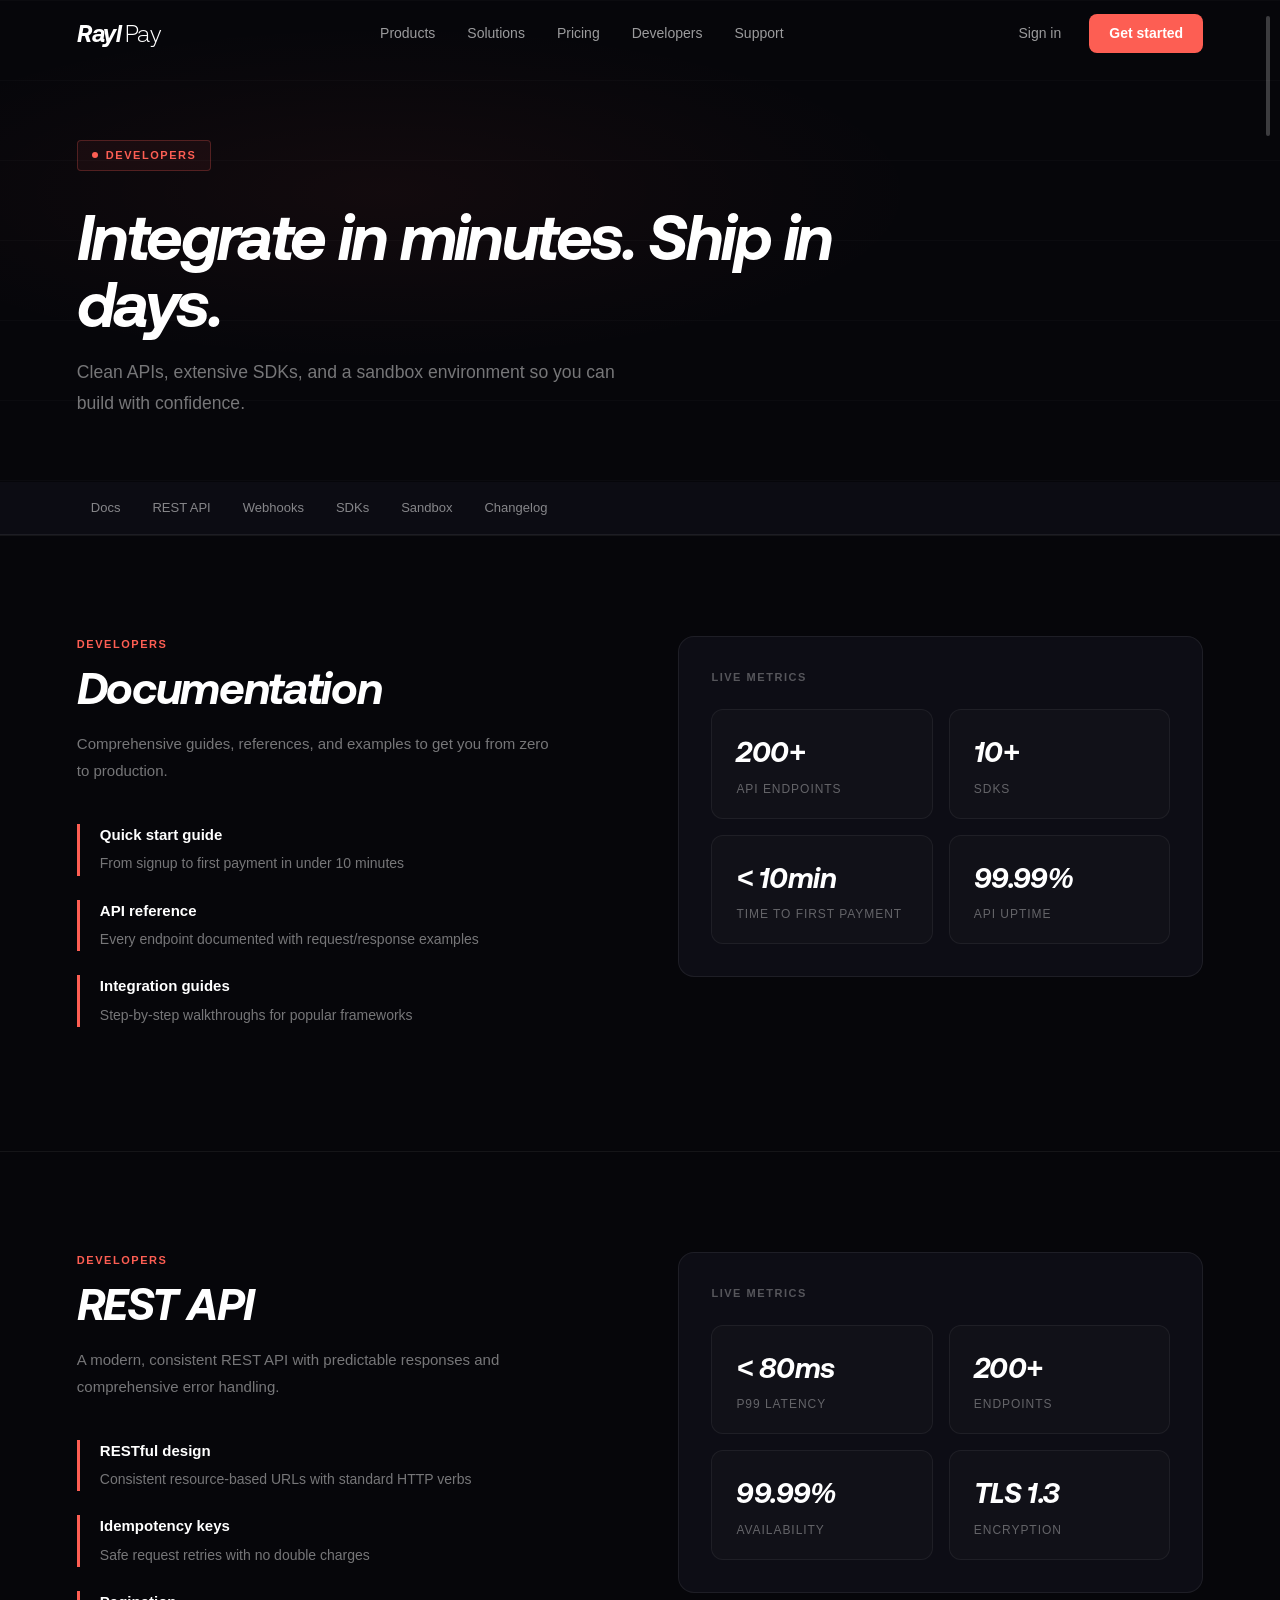
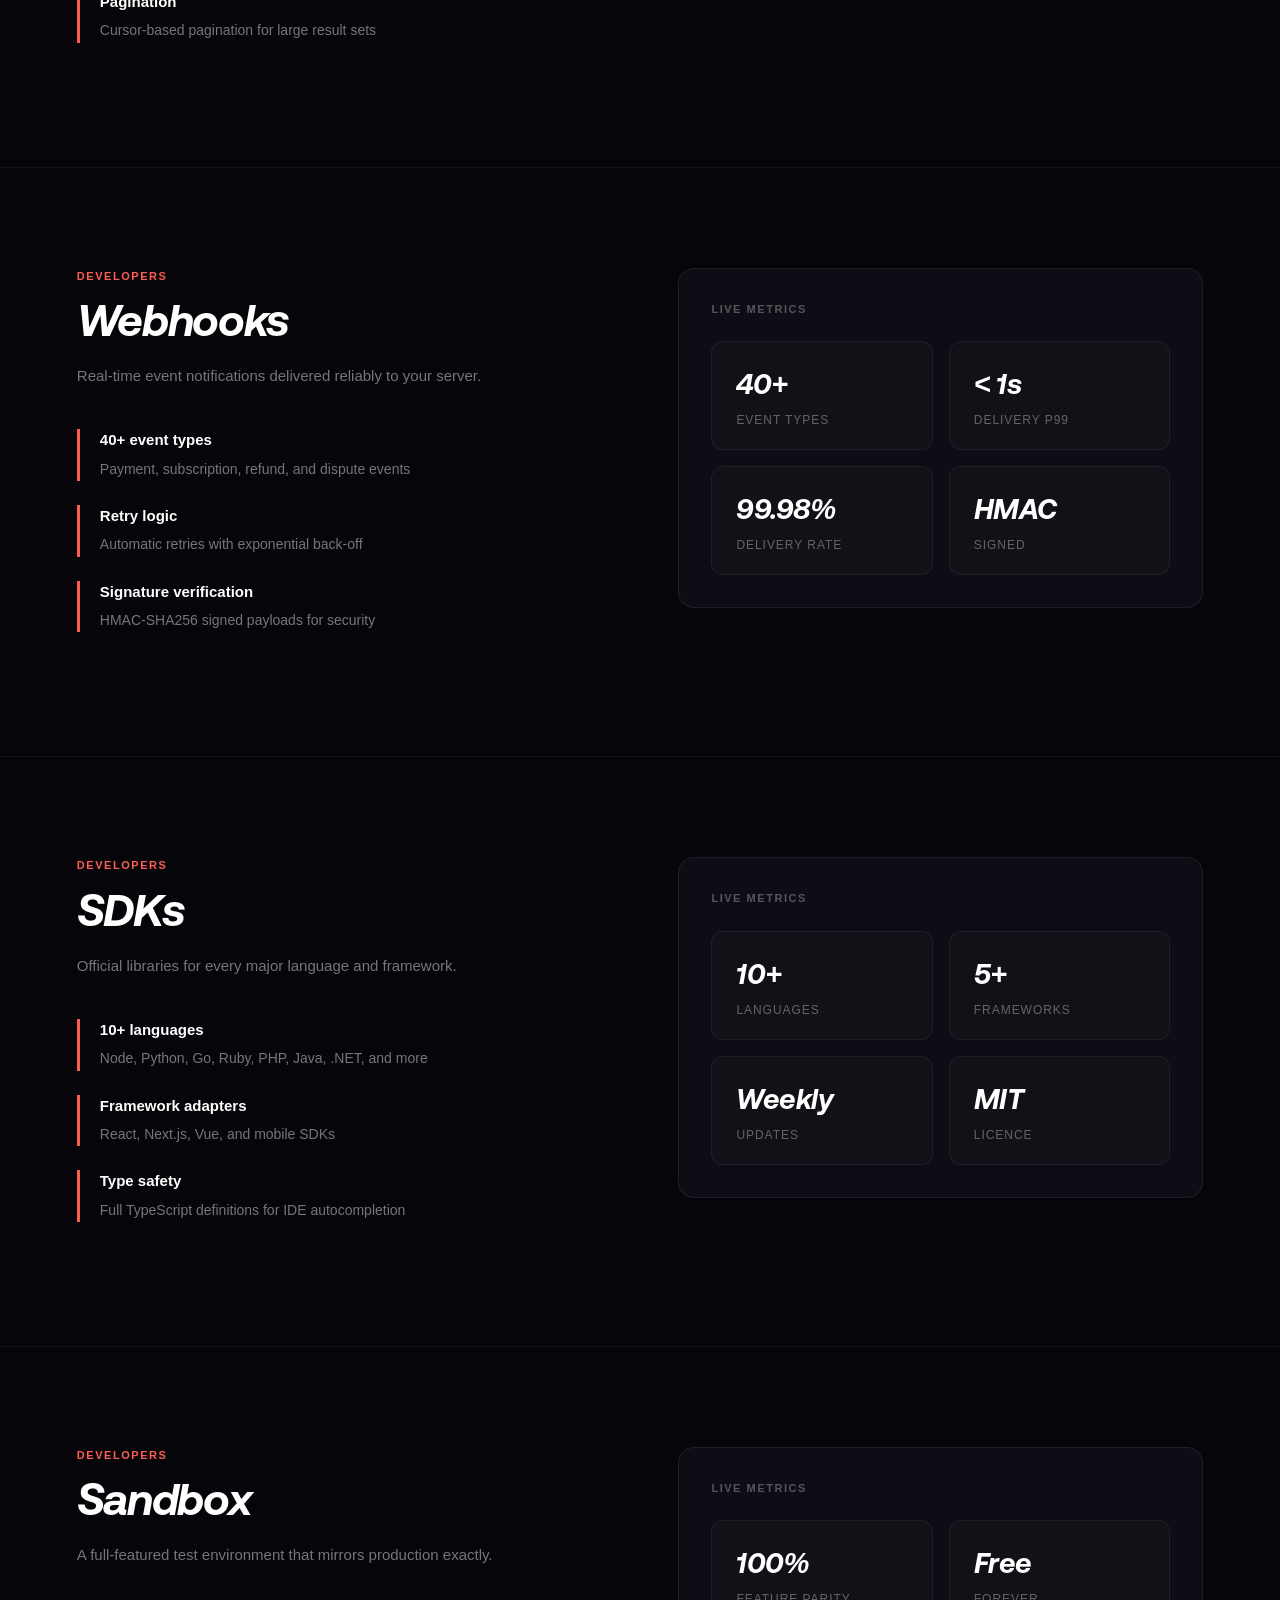
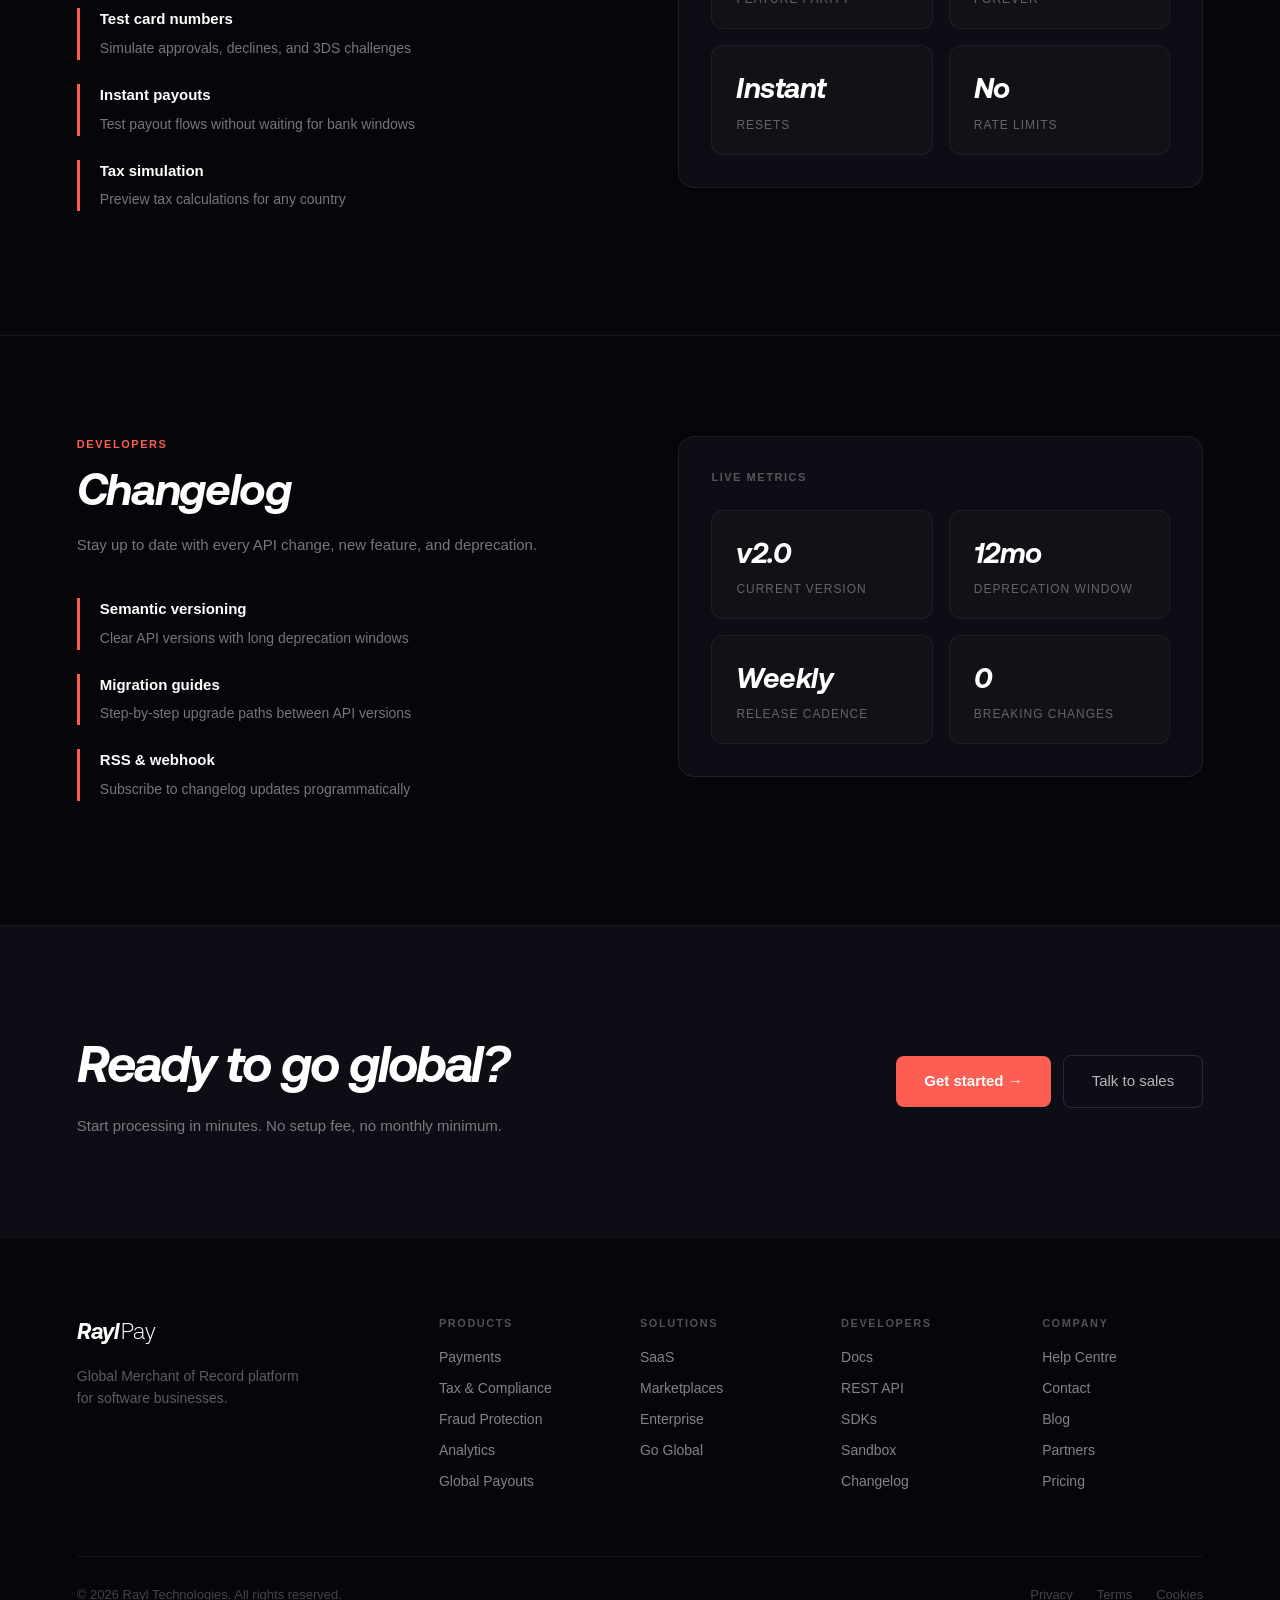
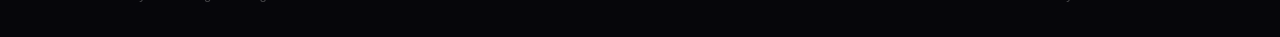
==== commit 3486aaa3: "v3beta" ====
--- a/developers.html
+++ b/developers.html
@@ -1,290 +1,30 @@
 <!DOCTYPE html>
 <html lang="en">
-
 <head>
+  <meta charset="UTF-8">
+  <meta http-equiv="Content-Type" content="text/html; charset=UTF-8">
+  <meta name="viewport" content="width=device-width, initial-scale=1, maximum-scale=5">
+  <meta name="theme-color" content="#06060a">
+  <title>Developers — Rayl Pay</title>
+  <meta name="description" content="Rayl Pay is the Merchant of Record platform for software businesses. Global payments, tax automation, and fraud protection — built in.">
+  <meta name="author" content="Rayl Pay">
+  <meta name="robots" content="index, follow">
+  <meta property="og:title" content="Developers — Rayl Pay">
+  <meta property="og:description" content="The merchant of record platform for modern software businesses. Global payments, tax automation, and fraud protection — built in.">
+  <meta property="og:url" content="https://raylpay.io">
+  <meta property="og:site_name" content="Rayl Pay">
+  <meta property="og:type" content="website">
+  <meta name="twitter:card" content="summary_large_image">
+  <meta name="twitter:title" content="Developers — Rayl Pay">
+  <meta name="twitter:description" content="The merchant of record platform for modern software businesses.">
   <link rel="icon" type="image/png" href="./favicon.png">
   <link rel="apple-touch-icon" href="./favicon.png">
   <link rel="preconnect" href="https://fonts.googleapis.com">
   <link rel="preconnect" href="https://fonts.gstatic.com" crossorigin>
-  <link href="https://fonts.googleapis.com/css2?family=Space+Grotesk:wght@300;400;500;600;700&display=swap"
-    rel="stylesheet">
-  <style id="rayl-enhancements">
-    /* Navbar transition base */
-    header nav {
-      transition: background 0.4s cubic-bezier(0.16, 1, 0.3, 1),
-        border-color 0.4s cubic-bezier(0.16, 1, 0.3, 1),
-        box-shadow 0.4s cubic-bezier(0.16, 1, 0.3, 1),
-        transform 0.4s cubic-bezier(0.16, 1, 0.3, 1);
-    }
-
-    /* Card glow radial — make it respond to CSS vars set by JS */
-    .group [class*="group-hover\:opacity-100"] {
-      transition: opacity 0.4s ease;
-    }
-
-    /* Scroll animation base — elements that will be animated */
-    section,
-    h2,
-    h3,
-    [class*="duration-700"] {
-      will-change: opacity, transform;
-    }
-
-    /* Smooth everything */
-    * {
-      -webkit-font-smoothing: antialiased;
-    }
-
-    /* ── Space Grotesk for all numeric displays ── */
-    .rp-num {
-      font-family: 'Space Grotesk', sans-serif !important;
-      font-variant-numeric: tabular-nums;
-      letter-spacing: -0.02em;
-    }
-  </style>
-<style id="rp-responsive">
-    /* ═══════════════════════════════════════════════════
-   GLOBAL RESPONSIVE FIXES
-═══════════════════════════════════════════════════ */
-
-    /* Base box model */
-    *,
-    *::before,
-    *::after {
-      box-sizing: border-box;
-    }
-
-    /* Prevent horizontal overflow */
-    html,
-    body {
-      overflow-x: hidden;
-      max-width: 100vw;
-    }
-
-    /* ── Dashboard Widget ── */
-    #rp-dash-widget {
-      width: 90% !important;
-      max-width: 900px !important;
-    }
-
-    /* ── Stats Band: 4-col → 2-col → 1-col ── */
-    #rp-stats-band-grid {
-      display: grid;
-      grid-template-columns: repeat(4, 1fr);
-    }
-
-    /* ── Stats Panel side-by-side ── */
-    #rp-stats-panel>div:nth-child(2) {
-      display: grid;
-      grid-template-columns: 1fr 1fr;
-      gap: 12px;
-    }
-
-    /* ── FAQ grid ── */
-    #rp-faq-grid {
-      display: grid;
-      grid-template-columns: 1fr 1.6fr;
-      gap: 80px;
-    }
-
-    /* ── Integrations grid ── */
-    #rp-integrations-grid {
-      display: grid;
-      grid-template-columns: repeat(4, 1fr);
-      gap: 16px;
-    }
-
-    /* ── Stat boxes inside dashboard ── */
-    #rp-stat-boxes {
-      display: grid;
-      grid-template-columns: repeat(3, 1fr);
-    }
-
-    /* ── Section padding ── */
-    .rp-section-pad {
-      padding-left: 24px;
-      padding-right: 24px;
-    }
-
-    /* ── Tablet: ≤ 1024px ── */
-    @media (max-width: 1024px) {
-      #rp-dash-widget {
-        width: 92% !important;
-      }
-
-      /* FAQ: drop side gap */
-      #rp-faq-grid {
-        grid-template-columns: 1fr 1.4fr;
-        gap: 40px;
-      }
-
-      /* Integrations: 2 cols */
-      #rp-integrations-grid {
-        grid-template-columns: repeat(2, 1fr);
-      }
-    }
-
-    /* ── Mobile: ≤ 768px ── */
-    @media (max-width: 768px) {
-
-      /* Dashboard widget full-width */
-      #rp-dash-widget {
-        width: 95% !important;
-        max-width: 100% !important;
-        border-radius: 12px !important;
-      }
-
-      /* Stats band: 2 cols */
-      [style*="grid-template-columns:repeat(4,1fr)"],
-      [style*="grid-template-columns: repeat(4, 1fr)"] {
-        grid-template-columns: repeat(2, 1fr) !important;
-      }
-
-      /* Dashboard 3-col stat boxes: all in a row but smaller, or stack */
-      [style*="grid-template-columns:1fr 1fr 1fr"] {
-        grid-template-columns: 1fr !important;
-      }
-
-      /* 2-col grids: stack */
-      [style*="grid-template-columns:1fr 1fr"],
-      [style*="grid-template-columns: 1fr 1fr"] {
-        grid-template-columns: 1fr !important;
-      }
-
-      /* FAQ: fully stacked */
-      [style*="grid-template-columns:1fr 1.6fr"],
-      [style*="grid-template-columns: 1fr 1.6fr"] {
-        grid-template-columns: 1fr !important;
-        gap: 32px !important;
-      }
-
-      /* Integrations: 2 cols on mobile */
-      [style*="grid-template-columns:repeat(4,1fr)"],
-      [style*="grid-template-columns: repeat(4, 1fr)"] {
-        grid-template-columns: repeat(2, 1fr) !important;
-      }
-
-      /* Section horizontal padding */
-      [style*="max-width:1100px"],
-      [style*="max-width: 1100px"],
-      [style*="max-width:1200px"] {
-        padding-left: 16px !important;
-        padding-right: 16px !important;
-      }
-
-      /* Stats band numbers */
-      [style*="font-size:2.4rem"] {
-        font-size: 1.8rem !important;
-      }
-
-      /* Manifesto grid */
-      #rp-manifesto {
-        grid-template-columns: 1fr !important;
-        padding: 0 16px !important;
-      }
-
-      #rp-manifesto-left {
-        display: none !important;
-      }
-
-      #rp-manifesto-right {
-        border-left: none !important;
-        padding-left: 0 !important;
-      }
-
-      /* Hero padding */
-      .rp-manifesto-text {
-        font-size: 1.4rem !important;
-      }
-
-      /* Activity ticker: hide "LIVE" label on mobile */
-      #rp-ticker {
-        gap: 28px !important;
-      }
-
-      /* Payment methods row in dashboard: wrap smaller */
-      #rp-dash-widget [style*="padding:14px 20px"] img {
-        height: 16px !important;
-      }
-
-      /* Payout chart panel */
-      [style*="id=rp-payout-chart"] {
-        width: 95% !important;
-      }
-    }
-
-    /* ── Small mobile: ≤ 480px ── */
-    @media (max-width: 480px) {
-      #rp-dash-widget {
-        width: 100% !important;
-        border-radius: 0 !important;
-      }
-
-      /* All 4-col grids → 1-col */
-      [style*="grid-template-columns:repeat(4,1fr)"],
-      [style*="grid-template-columns: repeat(4, 1fr)"] {
-        grid-template-columns: repeat(2, 1fr) !important;
-      }
-
-      /* Stats band: 1 col */
-      .rp-stats-band [style*="display:grid"] {
-        grid-template-columns: 1fr 1fr !important;
-      }
-
-      /* Hero h1 */
-      h1 {
-        font-size: clamp(1.8rem, 8vw, 4rem) !important;
-      }
-
-      /* Reduce section vertical padding */
-      section {
-        padding-top: 40px !important;
-        padding-bottom: 40px !important;
-      }
-
-      /* Integrations: 2 cols */
-      [style*="repeat(4,1fr)"] {
-        grid-template-columns: 1fr 1fr !important;
-      }
-    }
-
-    /* ── Prevent payment methods images from overflowing ── */
-    .h-28 {
-      height: 5rem !important;
-    }
-
-    .w-40 {
-      width: 8rem !important;
-    }
-
-    @media (max-width: 768px) {
-      .h-28 {
-        height: 3.5rem !important;
-      }
-
-      .w-40 {
-        width: 6rem !important;
-      }
-    }
-
-    /* ── General image overflow protection ── */
-    img {
-      max-width: 100%;
-      height: auto;
-    }
-
-    /* ── Prevent canvas overflow ── */
-    canvas {
-      max-width: 100%;
-    }
-
-    /* ── Nav stays usable on mobile ── */
-    @media (max-width: 640px) {
-      header nav {
-        padding: 8px 16px !important;
-      }
-    }
-  </style>
+  <link href="https://fonts.googleapis.com/css2?family=Space+Grotesk:wght@300;400;500;600;700&display=swap" rel="stylesheet">
+  <link rel="preload" as="image" href="./files/dashboard.png">
+  <link rel="stylesheet" href="./files/5855f87e8dc35c45.css" data-precedence="next">
+  <link rel="stylesheet" href="./files/6a5b8263aaa8b66d.css" data-precedence="next">
   <style>
     @font-face {
       font-family: 'AeonikBoldItalic';
@@ -293,7 +33,6 @@
       font-style: italic;
       font-display: swap;
     }
-
     @font-face {
       font-family: 'AeonikLight';
       src: url('./files/AeonikTRIAL-Light.otf') format('opentype');
@@ -301,1344 +40,562 @@
       font-style: normal;
       font-display: swap;
     }
+    * { -webkit-font-smoothing: antialiased; box-sizing: border-box; }
+    html, body { overflow-x: hidden; max-width: 100vw; margin: 0; padding: 0; }
+    body { font-family: 'Helvetica Neue', Arial, sans-serif; font-size: 15px; background: #06060a; color: #fff; }
+    @media(max-width:768px){
+      .rp-2col{ grid-template-columns:1fr!important; }
+      .rp-hide-mobile{ display:none!important; }
+      .rp-4col{ grid-template-columns:repeat(2,1fr)!important; }
+      .rp-3col{ grid-template-columns:1fr!important; }
+    }
+    @media(max-width:480px){
+      .rp-4col{ grid-template-columns:1fr!important; }
+    }
   </style>
-  <meta http-equiv="Content-Type" content="text/html; charset=UTF-8">
-  <meta name="viewport" content="width=device-width, initial-scale=1, maximum-scale=5">
-  <link rel="preload" href="https://raylpay.io/_next/static/media/7ebf22b5a21034f8-s.p.d8bad3ab.woff2" as="font"
-    crossorigin="" type="font/woff2">
-  <link rel="preload" href="https://raylpay.io/_next/static/media/83afe278b6a6bb3c-s.p.3a6ba036.woff2" as="font"
-    crossorigin="" type="font/woff2">
-  <link rel="preload" href="https://raylpay.io/_next/static/media/e41d5df559864f9e-s.p.380d09ea.woff2" as="font"
-    crossorigin="" type="font/woff2">
-  <link rel="preload" as="image" href="./files/dashboard.png">
-  <link rel="preload" as="image" href="./files/maestro.png">
-  <link rel="preload" as="image" href="./files/cirrus.png">
-  <link rel="preload" as="image" href="./files/applepay.png">
-  <link rel="preload" as="image" href="./files/gpay.png">
-  <link rel="preload" as="image" href="./files/mastercard.png">
-  <link rel="preload" as="image" href="./files/visa.png">
-  <link rel="preload" as="image" href="./files/amex.png">
-  <link rel="preload" as="image" href="./files/diners.png">
-  <link rel="stylesheet" href="./files/5855f87e8dc35c45.css"
-    data-precedence="next">
-  <link rel="stylesheet" href="./files/6a5b8263aaa8b66d.css"
-    data-precedence="next">
-  <link rel="preload" as="script" fetchpriority="low"
-    href="./files/537732221c8d5ac1.js">
-  <script src="./files/9f5bec0f86d210ea.js" async=""></script>
-  <script src="./files/637040af63e7b8d8.js" async=""></script>
-  <script src="./files/98b796d362377d4e.js" async=""></script>
-  <script src="./files/turbopack-a06355291817410d.js"
-    async=""></script>
-  <script src="./files/43a160f320c50c3c.js" async=""></script>
-  <script src="./files/e7afdc673ade4722.js" async=""></script>
-  <script src="./files/7518522132085d66.js" async=""></script>
-  <script src="./files/609e5ef6dda2484d.js" async=""></script>
-  <script src="./files/878b3a13c960df9d.js" async=""></script>
-  <script src="./files/a276ac665f808639.js" async=""></script>
-  <link rel="preload" as="image" href="./files/discover.png">
-  <link rel="preload" as="image" href="./files/elo.png">
-  <link rel="preload" as="image" href="./files/jcb.png">
-  <meta name="next-size-adjust" content="">
-  <meta name="theme-color" content="#000000">
-  <title>Developers — Rayl Pay</title>
-  <meta name="description"
-    content="Rayl Pay is the merchant of record platform built for software companies. Collect revenue globally, stay compliant, and protect against fraud — all from one place.">
-  <meta name="author" content="Rayl Pay">
-  <meta name="keywords"
-    content="merchant of record,payment processing,SaaS payments,digital commerce,global payments,VAT compliance,fraud protection,subscription billing,Rayl Pay">
-  <meta name="creator" content="Rayl Pay">
-  <meta name="publisher" content="Rayl Pay">
-  <meta name="robots" content="index, follow">
-  <meta name="googlebot" content="index, follow, max-video-preview:-1, max-image-preview:large, max-snippet:-1">
-  <meta property="og:title" content="Rayl Pay — Built for Global Software Revenue">
-  <meta property="og:description"
-    content="The merchant of record platform for modern software businesses. Global payments, tax automation, and fraud protection — built in.">
-  <meta property="og:url" content="https://raylpay.io">
-  <meta property="og:site_name" content="Rayl Pay">
-  <meta property="og:locale" content="en_US">
-  <meta property="og:type" content="website">
-  <meta name="twitter:card" content="summary_large_image">
-  <meta name="twitter:title" content="Rayl Pay — Built for Global Software Revenue">
-  <meta name="twitter:description"
-    content="The merchant of record platform for modern software businesses. Global payments, tax automation, and fraud protection — built in.">
-  <script src="./files/a6dad97d9634a72d.js" nomodule=""></script>
-  <input type="hidden" id="_o_dbjbempljhcmhlfpfacalomonjpalpko" data-inspect-config="7">
-  <script type="text/javascript"
-    src="chrome-extension://dbjbempljhcmhlfpfacalomonjpalpko/scripts/inspector.js"></script>
-  <style>
-    @keyframes slide-in-one-tap {
-      from {
-        transform: translateY(80px);
-      }
-
-      to {
-        transform: translateY(0px);
-      }
+</head>
+<body class="inter_5901b7c6-module__ec5Qua__variable font-sans antialiased" style="background:#06060a;">
+
+<header id="rp-header" style="position:fixed;top:0;left:0;right:0;z-index:50;height:68px;background:rgba(6,6,10,0.0);border-bottom:1px solid rgba(255,255,255,0);transition:background 0.4s ease,border-color 0.4s ease,backdrop-filter 0.4s ease;">
+  <div style="max-width:1320px;margin:0 auto;padding:0 clamp(24px,6vw,80px);height:100%;display:flex;align-items:center;justify-content:space-between;">
+    <!-- Logo -->
+    <a href="./index.html" style="display:inline-flex;align-items:baseline;gap:0;text-decoration:none;line-height:1;letter-spacing:-0.01em;flex-shrink:0;">
+      <span style="font-family:'AeonikBoldItalic',sans-serif;font-weight:700;font-style:italic;font-size:1.5rem;color:#fff;">Rayl</span><span style="font-family:'AeonikLight',sans-serif;font-weight:300;font-size:1.5rem;color:#fff;margin-left:0.1em;">Pay</span>
+    </a>
+    <!-- Desktop nav -->
+    <nav style="display:flex;align-items:center;gap:0;" class="rp-desktop-nav">
+      <a href="./products.html" style="padding:8px 16px;font-size:14px;color:rgba(255,255,255,0.6);text-decoration:none;transition:color .2s;" onmouseover="this.style.color='#fff'" onmouseout="this.style.color='rgba(255,255,255,0.6)'">Products</a>
+      <a href="./solutions.html" style="padding:8px 16px;font-size:14px;color:rgba(255,255,255,0.6);text-decoration:none;transition:color .2s;" onmouseover="this.style.color='#fff'" onmouseout="this.style.color='rgba(255,255,255,0.6)'">Solutions</a>
+      <a href="./pricing.html" style="padding:8px 16px;font-size:14px;color:rgba(255,255,255,0.6);text-decoration:none;transition:color .2s;" onmouseover="this.style.color='#fff'" onmouseout="this.style.color='rgba(255,255,255,0.6)'">Pricing</a>
+      <a href="./developers.html" style="padding:8px 16px;font-size:14px;color:rgba(255,255,255,0.6);text-decoration:none;transition:color .2s;" onmouseover="this.style.color='#fff'" onmouseout="this.style.color='rgba(255,255,255,0.6)'">Developers</a>
+      <a href="./support.html" style="padding:8px 16px;font-size:14px;color:rgba(255,255,255,0.6);text-decoration:none;transition:color .2s;" onmouseover="this.style.color='#fff'" onmouseout="this.style.color='rgba(255,255,255,0.6)'">Support</a>
+    </nav>
+    <!-- CTA -->
+    <div style="display:flex;align-items:center;gap:12px;" class="rp-desktop-cta">
+      <a href="https://app.raylpay.io/login" style="font-size:14px;color:rgba(255,255,255,0.6);text-decoration:none;padding:8px 16px;transition:color .2s;" onmouseover="this.style.color='#fff'" onmouseout="this.style.color='rgba(255,255,255,0.6)'">Sign in</a>
+      <a href="https://app.raylpay.io/signup" style="font-size:14px;font-weight:600;color:#fff;background:#fd5e53;border-radius:8px;padding:9px 20px;text-decoration:none;transition:opacity .2s;" onmouseover="this.style.opacity='.85'" onmouseout="this.style.opacity='1'">Get started</a>
+    </div>
+    <!-- Mobile hamburger -->
+    <button id="rp-menu-btn" style="display:none;background:none;border:none;cursor:pointer;padding:8px;color:#fff;" aria-label="Menu">
+      <svg width="22" height="22" viewBox="0 0 24 24" fill="none" stroke="currentColor" stroke-width="2"><path d="M4 6h16M4 12h16M4 18h16"/></svg>
+    </button>
+  </div>
+  <!-- Mobile menu -->
+  <div id="rp-mobile-menu" style="display:none;background:#0d0d15;border-top:1px solid rgba(255,255,255,0.07);padding:16px clamp(24px,6vw,80px) 24px;">
+    <div style="display:flex;flex-direction:column;gap:4px;">
+      <a href="./products.html" style="padding:12px 0;font-size:15px;color:rgba(255,255,255,0.7);text-decoration:none;border-bottom:1px solid rgba(255,255,255,0.05);">Products</a>
+      <a href="./solutions.html" style="padding:12px 0;font-size:15px;color:rgba(255,255,255,0.7);text-decoration:none;border-bottom:1px solid rgba(255,255,255,0.05);">Solutions</a>
+      <a href="./pricing.html" style="padding:12px 0;font-size:15px;color:rgba(255,255,255,0.7);text-decoration:none;border-bottom:1px solid rgba(255,255,255,0.05);">Pricing</a>
+      <a href="./developers.html" style="padding:12px 0;font-size:15px;color:rgba(255,255,255,0.7);text-decoration:none;border-bottom:1px solid rgba(255,255,255,0.05);">Developers</a>
+      <a href="./support.html" style="padding:12px 0;font-size:15px;color:rgba(255,255,255,0.7);text-decoration:none;border-bottom:1px solid rgba(255,255,255,0.05);">Support</a>
+      <div style="display:flex;gap:12px;margin-top:16px;">
+        <a href="https://app.raylpay.io/login" style="flex:1;text-align:center;padding:12px;border:1px solid rgba(255,255,255,0.12);border-radius:8px;color:rgba(255,255,255,0.7);text-decoration:none;font-size:14px;">Sign in</a>
+        <a href="https://app.raylpay.io/signup" style="flex:1;text-align:center;padding:12px;background:#fd5e53;border-radius:8px;color:#fff;text-decoration:none;font-size:14px;font-weight:600;">Get started</a>
+      </div>
+    </div>
+  </div>
+</header>
+<script>
+(function(){
+  var h = document.getElementById('rp-header');
+  var btn = document.getElementById('rp-menu-btn');
+  var menu = document.getElementById('rp-mobile-menu');
+  window.addEventListener('scroll', function(){
+    if(window.scrollY > 20){
+      h.style.background = 'rgba(6,6,10,0.92)';
+      h.style.borderBottomColor = 'rgba(255,255,255,0.07)';
+      h.style.backdropFilter = 'blur(20px)';
+    } else {
+      h.style.background = 'rgba(6,6,10,0)';
+      h.style.borderBottomColor = 'rgba(255,255,255,0)';
+      h.style.backdropFilter = 'blur(0px)';
     }
-
-    .trust-hide-gracefully {
-      opacity: 0;
-    }
-
-    .trust-wallet-one-tap .hidden {
-      display: none;
-    }
-
-    .trust-wallet-one-tap .semibold {
-      font-weight: 500;
-    }
-
-    .trust-wallet-one-tap .binance-plex {
-      font-family: 'Binance';
-    }
-
-    .trust-wallet-one-tap .rounded-full {
-      border-radius: 50%;
-    }
-
-    .trust-wallet-one-tap .flex {
-      display: flex;
-    }
-
-    .trust-wallet-one-tap .flex-col {
-      flex-direction: column;
-    }
-
-    .trust-wallet-one-tap .items-center {
-      align-items: center;
-    }
-
-    .trust-wallet-one-tap .space-between {
-      justify-content: space-between;
-    }
-
-    .trust-wallet-one-tap .justify-center {
-      justify-content: center;
-    }
-
-    .trust-wallet-one-tap .w-full {
-      width: 100%;
-    }
-
-    .trust-wallet-one-tap .box {
-      transition: all 0.5s cubic-bezier(0, 0, 0, 1.43);
-      animation: slide-in-one-tap 0.5s cubic-bezier(0, 0, 0, 1.43);
-      width: 384px;
-      border-radius: 15px;
-      background: #fff;
-      box-shadow: 0px 2px 4px 0px rgba(0, 0, 0, 0.25);
-      position: fixed;
-      right: 30px;
-      bottom: 30px;
-      z-index: 1020;
-    }
-
-    .trust-wallet-one-tap .header {
-      gap: 15px;
-      border-bottom: 1px solid #e6e6e6;
-      padding: 10px 18px;
-    }
-
-    .trust-wallet-one-tap .header .left-items {
-      gap: 15px;
-    }
-
-    .trust-wallet-one-tap .header .title {
-      color: #1e2329;
-      font-size: 18px;
-      font-weight: 600;
-      line-height: 28px;
-    }
-
-    .trust-wallet-one-tap .header .subtitle {
-      color: #474d57;
-      font-size: 14px;
-      line-height: 20px;
-    }
-
-    .trust-wallet-one-tap .header .close {
-      color: #1e2329;
-      cursor: pointer;
-    }
-
-    .trust-wallet-one-tap .body {
-      padding: 9px 18px;
-      gap: 10px;
-    }
-
-    .trust-wallet-one-tap .body .right-items {
-      gap: 10px;
-      width: 100%;
-    }
-
-    .trust-wallet-one-tap .body .right-items .wallet-title {
-      color: #1e2329;
-      font-size: 16px;
-      font-weight: 600;
-      line-height: 20px;
-    }
-
-    .trust-wallet-one-tap .body .right-items .wallet-subtitle {
-      color: #474d57;
-      font-size: 14px;
-      line-height: 20px;
-    }
-
-    .trust-wallet-one-tap .connect-indicator {
-      gap: 15px;
-      padding: 8px 0;
-    }
-
-    .trust-wallet-one-tap .connect-indicator .flow-icon {
-      color: #474d57;
-    }
-
-    .trust-wallet-one-tap .loading-color {
-      color: #fff;
-    }
-
-    .trust-wallet-one-tap .button {
-      border-radius: 50px;
-      outline: 2px solid transparent;
-      outline-offset: 2px;
-      background-color: rgb(5, 0, 255);
-      border-color: rgb(229, 231, 235);
-      cursor: pointer;
-      text-align: center;
-      height: 45px;
-    }
-
-    .trust-wallet-one-tap .button .button-text {
-      color: #fff;
-      font-size: 16px;
-      font-weight: 600;
-      line-height: 20px;
-    }
-
-    .trust-wallet-one-tap .footer {
-      margin: 20px 30px;
-    }
-
-    .trust-wallet-one-tap .check-icon {
-      color: #fff;
-    }
-
-    @font-face {
-      font-family: 'Binance';
-      src: url(chrome-extension://egjidjbpglichdcondbcbdnbeeppgdph/fonts/BinancePlex-Regular.otf) format('opentype');
-      font-weight: 400;
-      font-style: normal;
-    }
-
-    @font-face {
-      font-family: 'Binance';
-      src: url(chrome-extension://egjidjbpglichdcondbcbdnbeeppgdph/fonts/BinancePlex-Medium.otf) format('opentype');
-      font-weight: 500;
-      font-style: normal;
-    }
-
-    @font-face {
-      font-family: 'Binance';
-      src: url(chrome-extension://egjidjbpglichdcondbcbdnbeeppgdph/fonts/BinancePlex-SemiBold.otf) format('opentype');
-      font-weight: 600;
-      font-style: normal;
-    }
-
-    /*# sourceMappingURL=[data-uri] */
-  </style>
-  <script async="" type="text/javascript"
-    src="./files/tracking.js"></script>
-  <script src="./files/2d6c39f2b4e74d75.js"></script>
-  <script src="./files/be778b89f68cf0ec.js"></script>
-  <script src="./files/695816628d9c0c90.js"></script>
-  <script src="./files/d85c3453b1d8d0ad.js"></script>
-  <script src="./files/65cac7fd8c601abc.js"></script>
-  <script src="./files/23720355f4924c4c.js"></script>
-  <script src="./files/2c9a8ad8842fc9b4.js"></script>
-  <script src="./files/07e7fcd3ea8c7d99.js"></script>
-  <script src="./files/76543a969c96e7d2.js"></script>
-  <script src="./files/454e07940bd9011c.js"></script>
-  <script src="./files/ed1ec257aff55986.js"></script>
-  <script src="./files/f73fb6c6758602ac.js"></script>
-  <script src="./files/49355b540005482e.js"></script>
-  <script src="./files/885e9cb91ee82909.js"></script>
-  <script src="./files/0cf0f52947dfc9b8.js"></script>
-  <script src="./files/a494dbcdd09bc96c.js"></script>
-  <script src="./files/2c989b522361477b.js"></script>
-  <script src="./files/6425a31a9535e633.js"></script>
-  <!-- SEO & Social -->
-  <meta name="description" content="Accept payments globally with tax, fraud, and compliance handled for you. The Merchant of Record for software businesses.">
-  <meta property="og:type" content="website">
-  <meta property="og:site_name" content="Rayl Pay">
-  <meta property="og:title" content="Rayl Pay — Global Merchant of Record Platform">
-  <meta property="og:description" content="Accept payments globally with tax, fraud, and compliance handled for you. The Merchant of Record for software businesses.">
-  <meta property="og:url" content="https://raylpay.io/">
-  <meta property="og:image" content="https://raylpay.io/og/home.html">
-  <meta property="og:image:width" content="1200">
-  <meta property="og:image:height" content="630">
-  <meta name="twitter:card" content="summary_large_image">
-  <meta name="twitter:site" content="@raylpay">
-  <meta name="twitter:title" content="Rayl Pay — Global Merchant of Record Platform">
-  <meta name="twitter:description" content="Accept payments globally with tax, fraud, and compliance handled for you. The Merchant of Record for software businesses.">
-  <meta name="twitter:image" content="https://raylpay.io/og/home.html">
-
-<style id="rp-category-smooth">
-  html { scroll-behavior: smooth; }
-  .feature-section { scroll-margin-top: 100px; }
-  .section-nav { position:sticky; top:72px; z-index:39; background:rgba(0,0,0,0.85); backdrop-filter:blur(12px); border-bottom:1px solid rgba(255,255,255,0.06); padding:0 clamp(16px,4vw,48px); }
-  .section-nav-inner { max-width:1100px; margin:0 auto; display:flex; gap:4px; overflow-x:auto; scrollbar-width:none; padding:10px 0; }
-  .section-nav-inner::-webkit-scrollbar { display:none; }
-  .section-nav a { flex-shrink:0; padding:6px 14px; border-radius:9999px; font-size:13px; font-weight:500; color:rgba(255,255,255,0.5); text-decoration:none; transition:all .2s; white-space:nowrap; }
-  .section-nav a:hover { color:#fff; background:rgba(255,255,255,0.07); }
-  .section-nav a.active { color:#fff; background:rgba(255,255,255,0.1); }
-</style>
-</head>
-<body class="inter_5901b7c6-module__ec5Qua__variable font-sans antialiased bg-background text-foreground">
-
-<header class="fixed top-0 left-0 right-0 z-50">
-    <div class="mx-auto max-w-7xl px-4 pt-4 md:px-6">
-      <nav
-        class="flex items-center justify-between rounded-2xl px-5 py-3 transition-all duration-500 ease-out scale-100 border border-transparent bg-transparent shadow-none">
-        <a class="flex items-center gap-2" href="https://raylpay.io/"><span
-            style="display:inline-flex;align-items:baseline;line-height:1;letter-spacing:-0.01em"><span
-              style="font-family:'AeonikBoldItalic',sans-serif;font-weight:700;font-style:italic;font-size:1.6rem;color:inherit">Rayl</span><span
-              style="font-family:'AeonikLight',sans-serif;font-weight:300;font-style:normal;font-size:1.6rem;color:inherit;margin-left:0.12em">Pay</span></span></a>
-        <div class="hidden items-center gap-0.5 md:flex">
-          <div class="relative"><button
-              class="flex items-center gap-1 rounded-lg px-4 py-2 text-sm transition-colors duration-200 text-white/90 hover:text-white">Products<svg
-                xmlns="http://www.w3.org/2000/svg" width="14" height="14" viewBox="0 0 24 24" fill="none"
-                stroke="currentColor" stroke-width="2" stroke-linecap="round" stroke-linejoin="round"
-                class="lucide lucide-chevron-down transition-transform duration-200" aria-hidden="true">
-                <path d="m6 9 6 6 6-6"></path>
-              </svg></button></div>
-          <div class="relative"><button
-              class="flex items-center gap-1 rounded-lg px-4 py-2 text-sm transition-colors duration-200 text-white/90 hover:text-white">Solutions<svg
-                xmlns="http://www.w3.org/2000/svg" width="14" height="14" viewBox="0 0 24 24" fill="none"
-                stroke="currentColor" stroke-width="2" stroke-linecap="round" stroke-linejoin="round"
-                class="lucide lucide-chevron-down transition-transform duration-200" aria-hidden="true">
-                <path d="m6 9 6 6 6-6"></path>
-              </svg></button></div>
-          <div class="relative"><a
-              class="flex items-center gap-1 rounded-lg px-4 py-2 text-sm text-white/90 transition-colors duration-200 hover:text-white"
-              href="./pricing.html">Pricing</a></div>
-          <div class="relative"><button
-              class="flex items-center gap-1 rounded-lg px-4 py-2 text-sm transition-colors duration-200 text-white/90 hover:text-white">Developers<svg
-                xmlns="http://www.w3.org/2000/svg" width="14" height="14" viewBox="0 0 24 24" fill="none"
-                stroke="currentColor" stroke-width="2" stroke-linecap="round" stroke-linejoin="round"
-                class="lucide lucide-chevron-down transition-transform duration-200" aria-hidden="true">
-                <path d="m6 9 6 6 6-6"></path>
-              </svg></button></div>
-          <div class="relative"><button
-              class="flex items-center gap-1 rounded-lg px-4 py-2 text-sm transition-colors duration-200 text-white/90 hover:text-white">Support<svg
-                xmlns="http://www.w3.org/2000/svg" width="14" height="14" viewBox="0 0 24 24" fill="none"
-                stroke="currentColor" stroke-width="2" stroke-linecap="round" stroke-linejoin="round"
-                class="lucide lucide-chevron-down transition-transform duration-200" aria-hidden="true">
-                <path d="m6 9 6 6 6-6"></path>
-              </svg></button></div>
-        </div>
-        <div class="hidden items-center gap-5 md:flex"><a href="https://app.raylpay.io/login"
-            class="rounded-lg border border-transparent px-4 py-2 text-sm text-white/90 transition-all duration-300 ease-out hover:border-white/20 hover:bg-white/[0.04] hover:text-white">Sign
-            In</a><a href="https://app.raylpay.io/signup"
-            class="inline-flex h-9 items-center gap-1.5 rounded-full bg-[#fd5e53] px-5 text-sm font-medium text-white transition-all duration-300 ease-out hover:bg-[#fd5e53]/90 hover:scale-[1.02]">Get
-            Started</a></div><button class="text-white md:hidden" aria-label="Toggle menu"><svg
-            xmlns="http://www.w3.org/2000/svg" width="22" height="22" viewBox="0 0 24 24" fill="none"
-            stroke="currentColor" stroke-width="2" stroke-linecap="round" stroke-linejoin="round"
-            class="lucide lucide-menu" aria-hidden="true">
-            <path d="M4 5h16"></path>
-            <path d="M4 12h16"></path>
-            <path d="M4 19h16"></path>
-          </svg></button>
-      </nav>
-    </div>
-    <div
-      class="fixed inset-x-0 top-[76px] z-40 hidden md:block transition-all duration-300 ease-out opacity-0 invisible pointer-events-none">
-      <div class="relative border-t border-white/[0.04]"
-        style="background:#0d0d0d;border:1px solid rgba(255,255,255,0.08);box-shadow:0 24px 60px rgba(0,0,0,0.7)">
-        <div class="absolute inset-x-0 top-0 h-px bg-gradient-to-r from-transparent via-white/[0.08] to-transparent">
-        </div>
-        <div
-          class="absolute top-0 left-1/2 -translate-x-1/2 w-[600px] h-[200px] bg-[#fd5e53]/[0.03] blur-[100px] pointer-events-none">
-        </div>
-        <div class="relative mx-auto max-w-7xl px-6 py-10 min-h-[340px]">
-          <div
-            class="transition-all duration-300 ease-out opacity-0 translate-y-2 absolute inset-x-6 pointer-events-none">
-          </div>
-          <div
-            class="transition-all duration-300 ease-out opacity-0 translate-y-2 absolute inset-x-6 pointer-events-none">
-          </div>
-          <div
-            class="transition-all duration-300 ease-out opacity-0 translate-y-2 absolute inset-x-6 pointer-events-none">
-          </div>
-          <div
-            class="transition-all duration-300 ease-out opacity-0 translate-y-2 absolute inset-x-6 pointer-events-none">
-          </div>
-        </div>
-      </div>
-    </div>
-    <div
-      class="fixed inset-x-0 top-[76px] z-40 overflow-hidden transition-all duration-300 ease-out md:hidden max-h-0 opacity-0 pointer-events-none">
-      <div class="mx-4 rounded-2xl border border-white/[0.06] bg-[#0a0a0a]/95 backdrop-blur-xl px-5 pb-5 pt-4">
-        <div class="flex flex-col gap-0.5 max-h-[70vh] overflow-y-auto">
-          <div>
-            <div><button
-                class="flex w-full items-center justify-between rounded-lg px-3 py-2.5 text-sm text-white/90 transition-colors hover:bg-white/[0.04] hover:text-white">Products<svg
-                  xmlns="http://www.w3.org/2000/svg" width="14" height="14" viewBox="0 0 24 24" fill="none"
-                  stroke="currentColor" stroke-width="2" stroke-linecap="round" stroke-linejoin="round"
-                  class="lucide lucide-chevron-down transition-transform" aria-hidden="true">
-                  <path d="m6 9 6 6 6-6"></path>
-                </svg></button></div>
-          </div>
-          <div>
-            <div><button
-                class="flex w-full items-center justify-between rounded-lg px-3 py-2.5 text-sm text-white/90 transition-colors hover:bg-white/[0.04] hover:text-white">Solutions<svg
-                  xmlns="http://www.w3.org/2000/svg" width="14" height="14" viewBox="0 0 24 24" fill="none"
-                  stroke="currentColor" stroke-width="2" stroke-linecap="round" stroke-linejoin="round"
-                  class="lucide lucide-chevron-down transition-transform" aria-hidden="true">
-                  <path d="m6 9 6 6 6-6"></path>
-                </svg></button></div>
-          </div>
-          <div><a
-              class="block rounded-lg px-3 py-2.5 text-sm text-white/90 transition-colors hover:bg-white/[0.04] hover:text-white"
-              href="./pricing.html">Pricing</a></div>
-          <div>
-            <div><button
-                class="flex w-full items-center justify-between rounded-lg px-3 py-2.5 text-sm text-white/90 transition-colors hover:bg-white/[0.04] hover:text-white">Developers<svg
-                  xmlns="http://www.w3.org/2000/svg" width="14" height="14" viewBox="0 0 24 24" fill="none"
-                  stroke="currentColor" stroke-width="2" stroke-linecap="round" stroke-linejoin="round"
-                  class="lucide lucide-chevron-down transition-transform" aria-hidden="true">
-                  <path d="m6 9 6 6 6-6"></path>
-                </svg></button></div>
-          </div>
-          <div>
-            <div><button
-                class="flex w-full items-center justify-between rounded-lg px-3 py-2.5 text-sm text-white/90 transition-colors hover:bg-white/[0.04] hover:text-white">Support<svg
-                  xmlns="http://www.w3.org/2000/svg" width="14" height="14" viewBox="0 0 24 24" fill="none"
-                  stroke="currentColor" stroke-width="2" stroke-linecap="round" stroke-linejoin="round"
-                  class="lucide lucide-chevron-down transition-transform" aria-hidden="true">
-                  <path d="m6 9 6 6 6-6"></path>
-                </svg></button></div>
-          </div>
-          <div class="mt-3 flex flex-col gap-2 border-t border-white/[0.06] pt-4"><a href="https://app.raylpay.io/login"
-              class="flex items-center justify-center py-2.5 text-sm text-white/90 transition-colors hover:text-white">Sign
-              In</a><a href="https://app.raylpay.io/signup"
-              class="inline-flex h-11 w-full items-center justify-center gap-2 rounded-full bg-[#fd5e53] text-sm font-medium text-white transition-all duration-300 ease-out hover:bg-[#fd5e53]/90 hover:scale-[1.02]">Get
-              Started<svg xmlns="http://www.w3.org/2000/svg" width="14" height="14" viewBox="0 0 24 24" fill="none"
-                stroke="currentColor" stroke-width="2" stroke-linecap="round" stroke-linejoin="round"
-                class="lucide lucide-chevron-right" aria-hidden="true">
-                <path d="m9 18 6-6-6-6"></path>
-              </svg></a></div>
-        </div>
-      </div>
-    </div>
-  </header>
-
-<main>
-
-  <!-- Category hero -->
-  <section style="padding:140px 24px 64px;text-align:center;position:relative;overflow:hidden;">
-    <!-- Grid background -->
-    <div style="position:absolute;inset:0;display:grid;grid-template-columns:repeat(5,1fr);grid-template-rows:repeat(4,1fr);pointer-events:none;">
-      <div class="border border-white/[0.04] bg-white/[0.02]"></div><div class="border border-white/[0.04] bg-white/[0.02]"></div><div class="border border-white/[0.04]"></div><div class="border border-white/[0.04]"></div><div class="border border-white/[0.04] bg-white/[0.02]"></div><div class="border border-white/[0.04]"></div><div class="border border-white/[0.04]"></div><div class="border border-white/[0.04] bg-white/[0.02]"></div><div class="border border-white/[0.04]"></div><div class="border border-white/[0.04]"></div><div class="border border-white/[0.04] bg-white/[0.02]"></div><div class="border border-white/[0.04]"></div><div class="border border-white/[0.04]"></div><div class="border border-white/[0.04] bg-white/[0.02]"></div><div class="border border-white/[0.04] bg-white/[0.02]"></div><div class="border border-white/[0.04]"></div><div class="border border-white/[0.04] bg-white/[0.02]"></div><div class="border border-white/[0.04]"></div><div class="border border-white/[0.04]"></div><div class="border border-white/[0.04] bg-white/[0.02]"></div>
-    </div>
-    <!-- Glow blob -->
-    <div style="position:absolute;top:10%;left:50%;transform:translateX(-50%);width:600px;height:300px;background:radial-gradient(ellipse at center,rgba(253,94,83,0.12) 0%,transparent 70%);pointer-events:none;"></div>
-    <!-- Fade overlay -->
-    <div style="position:absolute;inset:0;background:linear-gradient(to bottom,transparent 60%,#000 100%);pointer-events:none;"></div>
-    <div style="position:relative;margin:0 auto;max-width:640px;">
-      <div style="display:inline-flex;align-items:center;gap:8px;background:rgba(253,94,83,0.08);border:1px solid rgba(253,94,83,0.2);border-radius:9999px;padding:5px 14px;margin-bottom:24px;">
-        <span style="width:6px;height:6px;background:#fd5e53;border-radius:50%;display:inline-block;"></span>
-        <span style="font-size:12px;font-weight:600;letter-spacing:.1em;text-transform:uppercase;color:#fd5e53;">Developers</span>
-      </div>
-      <h1 style="font-size:clamp(2.4rem,5vw,3.6rem);font-weight:700;letter-spacing:-.03em;color:#fff;line-height:1.1;margin:0 0 20px;">Build on a <span style="color:rgba(255,255,255,0.35)">solid foundation</span></h1>
-      <p style="font-size:1.1rem;color:rgba(255,255,255,0.5);max-width:520px;margin:0 auto;line-height:1.75;">Clean APIs, great documentation, and SDKs for every major language. Integrate in minutes.</p>
-    </div>
-  </section>
-
-  <!-- Sticky section nav -->
-  <nav class="section-nav">
-    <div class="section-nav-inner">
-      <a href="#docs">Documentation</a><a href="#api">REST API</a><a href="#webhooks">Webhooks</a><a href="#sdks">SDKs</a><a href="#sandbox">Sandbox</a><a href="#changelog">Changelog</a>
-    </div>
-  </nav>
-
-  
-  <section id="docs" class="feature-section" style="padding:clamp(64px,8vw,100px) clamp(16px,4vw,48px);border-top:1px solid rgba(255,255,255,0.06);">
-    <div style="max-width:1100px;margin:0 auto;">
-
-      <!-- Feature hero -->
-      <div style="margin-bottom:56px;">
-        <div style="font-size:11px;font-weight:700;letter-spacing:.14em;text-transform:uppercase;color:#fd5e53;margin-bottom:12px;">Developers</div>
-        <h2 style="font-size:clamp(2rem,4vw,3rem);font-weight:700;letter-spacing:-.03em;color:#fff;margin:0 0 16px;">Documentation</h2>
-        <p style="font-size:1.05rem;color:rgba(255,255,255,0.45);max-width:560px;line-height:1.75;">Everything you need to go from zero to live — guides, concepts, and worked examples.</p>
-      </div>
-
-      <!-- Feature cards -->
-      <div style="display:grid;grid-template-columns:repeat(3,1fr);gap:16px;margin-bottom:48px;">
-        <div style="background:#0a0a0a;border:1px solid rgba(255,255,255,0.06);border-radius:14px;padding:28px;">
-          <div style="width:8px;height:8px;background:#fd5e53;border-radius:50%;margin-bottom:16px;"></div>
-          <div style="font-size:15px;font-weight:600;color:#fff;margin-bottom:8px;">Quickstart guides</div>
-          <div style="font-size:13px;color:rgba(255,255,255,0.45);line-height:1.6;">Go live in under 10 minutes with step-by-step walkthroughs</div>
-        </div>
-        <div style="background:#0a0a0a;border:1px solid rgba(255,255,255,0.06);border-radius:14px;padding:28px;">
-          <div style="width:8px;height:8px;background:#fd5e53;border-radius:50%;margin-bottom:16px;"></div>
-          <div style="font-size:15px;font-weight:600;color:#fff;margin-bottom:8px;">API reference</div>
-          <div style="font-size:13px;color:rgba(255,255,255,0.45);line-height:1.6;">Complete endpoint docs with request/response examples</div>
-        </div>
-        <div style="background:#0a0a0a;border:1px solid rgba(255,255,255,0.06);border-radius:14px;padding:28px;">
-          <div style="width:8px;height:8px;background:#fd5e53;border-radius:50%;margin-bottom:16px;"></div>
-          <div style="font-size:15px;font-weight:600;color:#fff;margin-bottom:8px;">Code examples</div>
-          <div style="font-size:13px;color:rgba(255,255,255,0.45);line-height:1.6;">Real code in JS, Python, PHP, Go, Ruby, and .NET</div>
-        </div>
-      </div>
-
-      <!-- Dashboard stats -->
-      <div style="background:#0a0a0a;border:1px solid rgba(255,255,255,0.06);border-radius:16px;padding:32px;">
-        <div style="font-size:11px;font-weight:700;letter-spacing:.14em;text-transform:uppercase;color:#fd5e53;margin-bottom:24px;">Live Preview</div>
-        <div style="display:grid;grid-template-columns:repeat(4,1fr);gap:16px;">
-          <div style="background:#111;border:1px solid rgba(255,255,255,0.06);border-radius:12px;padding:20px 24px;">
-            <div style="font-family:'AeonikBoldItalic',sans-serif;font-size:1.8rem;font-weight:700;color:#fff;letter-spacing:-.02em;">48,302</div>
-            <div style="font-size:12px;color:rgba(255,255,255,0.35);margin-top:6px;text-transform:uppercase;letter-spacing:.08em;">Requests Today</div>
-          </div>
-          <div style="background:#111;border:1px solid rgba(255,255,255,0.06);border-radius:12px;padding:20px 24px;">
-            <div style="font-family:'AeonikBoldItalic',sans-serif;font-size:1.8rem;font-weight:700;color:#fff;letter-spacing:-.02em;">0.12%</div>
-            <div style="font-size:12px;color:rgba(255,255,255,0.35);margin-top:6px;text-transform:uppercase;letter-spacing:.08em;">Error Rate</div>
-          </div>
-          <div style="background:#111;border:1px solid rgba(255,255,255,0.06);border-radius:12px;padding:20px 24px;">
-            <div style="font-family:'AeonikBoldItalic',sans-serif;font-size:1.8rem;font-weight:700;color:#fff;letter-spacing:-.02em;">142ms</div>
-            <div style="font-size:12px;color:rgba(255,255,255,0.35);margin-top:6px;text-transform:uppercase;letter-spacing:.08em;">p99 Latency</div>
-          </div>
-          <div style="background:#111;border:1px solid rgba(255,255,255,0.06);border-radius:12px;padding:20px 24px;">
-            <div style="font-family:'AeonikBoldItalic',sans-serif;font-size:1.8rem;font-weight:700;color:#fff;letter-spacing:-.02em;">12,841</div>
-            <div style="font-size:12px;color:rgba(255,255,255,0.35);margin-top:6px;text-transform:uppercase;letter-spacing:.08em;">Webhooks Sent</div>
-          </div>
-        </div>
-      </div>
-
-    </div>
-  </section>
-  <section id="api" class="feature-section" style="padding:clamp(64px,8vw,100px) clamp(16px,4vw,48px);border-top:1px solid rgba(255,255,255,0.06);">
-    <div style="max-width:1100px;margin:0 auto;">
-
-      <!-- Feature hero -->
-      <div style="margin-bottom:56px;">
-        <div style="font-size:11px;font-weight:700;letter-spacing:.14em;text-transform:uppercase;color:#fd5e53;margin-bottom:12px;">Developers</div>
-        <h2 style="font-size:clamp(2rem,4vw,3rem);font-weight:700;letter-spacing:-.03em;color:#fff;margin:0 0 16px;">REST API</h2>
-        <p style="font-size:1.05rem;color:rgba(255,255,255,0.45);max-width:560px;line-height:1.75;">A clean, consistent REST API for all payment, subscription, and payout operations.</p>
-      </div>
-
-      <!-- Feature cards -->
-      <div style="display:grid;grid-template-columns:repeat(3,1fr);gap:16px;margin-bottom:48px;">
-        <div style="background:#0a0a0a;border:1px solid rgba(255,255,255,0.06);border-radius:14px;padding:28px;">
-          <div style="width:8px;height:8px;background:#fd5e53;border-radius:50%;margin-bottom:16px;"></div>
-          <div style="font-size:15px;font-weight:600;color:#fff;margin-bottom:8px;">RESTful design</div>
-          <div style="font-size:13px;color:rgba(255,255,255,0.45);line-height:1.6;">Predictable URLs, standard HTTP methods, JSON everywhere</div>
-        </div>
-        <div style="background:#0a0a0a;border:1px solid rgba(255,255,255,0.06);border-radius:14px;padding:28px;">
-          <div style="width:8px;height:8px;background:#fd5e53;border-radius:50%;margin-bottom:16px;"></div>
-          <div style="font-size:15px;font-weight:600;color:#fff;margin-bottom:8px;">Idempotent requests</div>
-          <div style="font-size:13px;color:rgba(255,255,255,0.45);line-height:1.6;">Safe to retry — duplicate calls never create duplicate charges</div>
-        </div>
-        <div style="background:#0a0a0a;border:1px solid rgba(255,255,255,0.06);border-radius:14px;padding:28px;">
-          <div style="width:8px;height:8px;background:#fd5e53;border-radius:50%;margin-bottom:16px;"></div>
-          <div style="font-size:15px;font-weight:600;color:#fff;margin-bottom:8px;">Versioned &amp; stable</div>
-          <div style="font-size:13px;color:rgba(255,255,255,0.45);line-height:1.6;">Breaking changes are never made without a deprecation period</div>
-        </div>
-      </div>
-
-      <!-- Dashboard stats -->
-      <div style="background:#0a0a0a;border:1px solid rgba(255,255,255,0.06);border-radius:16px;padding:32px;">
-        <div style="font-size:11px;font-weight:700;letter-spacing:.14em;text-transform:uppercase;color:#fd5e53;margin-bottom:24px;">Live Preview</div>
-        <div style="display:grid;grid-template-columns:repeat(4,1fr);gap:16px;">
-          <div style="background:#111;border:1px solid rgba(255,255,255,0.06);border-radius:12px;padding:20px 24px;">
-            <div style="font-family:'AeonikBoldItalic',sans-serif;font-size:1.8rem;font-weight:700;color:#fff;letter-spacing:-.02em;">47</div>
-            <div style="font-size:12px;color:rgba(255,255,255,0.35);margin-top:6px;text-transform:uppercase;letter-spacing:.08em;">Endpoints</div>
-          </div>
-          <div style="background:#111;border:1px solid rgba(255,255,255,0.06);border-radius:12px;padding:20px 24px;">
-            <div style="font-family:'AeonikBoldItalic',sans-serif;font-size:1.8rem;font-weight:700;color:#fff;letter-spacing:-.02em;">84ms</div>
-            <div style="font-size:12px;color:rgba(255,255,255,0.35);margin-top:6px;text-transform:uppercase;letter-spacing:.08em;">Avg Response</div>
-          </div>
-          <div style="background:#111;border:1px solid rgba(255,255,255,0.06);border-radius:12px;padding:20px 24px;">
-            <div style="font-family:'AeonikBoldItalic',sans-serif;font-size:1.8rem;font-weight:700;color:#fff;letter-spacing:-.02em;">99.99%</div>
-            <div style="font-size:12px;color:rgba(255,255,255,0.35);margin-top:6px;text-transform:uppercase;letter-spacing:.08em;">Uptime</div>
-          </div>
-          <div style="background:#111;border:1px solid rgba(255,255,255,0.06);border-radius:12px;padding:20px 24px;">
-            <div style="font-family:'AeonikBoldItalic',sans-serif;font-size:1.8rem;font-weight:700;color:#fff;letter-spacing:-.02em;">v2</div>
-            <div style="font-size:12px;color:rgba(255,255,255,0.35);margin-top:6px;text-transform:uppercase;letter-spacing:.08em;">API Version</div>
-          </div>
-        </div>
-      </div>
-
-    </div>
-  </section>
-  <section id="webhooks" class="feature-section" style="padding:clamp(64px,8vw,100px) clamp(16px,4vw,48px);border-top:1px solid rgba(255,255,255,0.06);">
-    <div style="max-width:1100px;margin:0 auto;">
-
-      <!-- Feature hero -->
-      <div style="margin-bottom:56px;">
-        <div style="font-size:11px;font-weight:700;letter-spacing:.14em;text-transform:uppercase;color:#fd5e53;margin-bottom:12px;">Developers</div>
-        <h2 style="font-size:clamp(2rem,4vw,3rem);font-weight:700;letter-spacing:-.03em;color:#fff;margin:0 0 16px;">Webhooks</h2>
-        <p style="font-size:1.05rem;color:rgba(255,255,255,0.45);max-width:560px;line-height:1.75;">Get notified the moment anything happens in your account — payments, refunds, disputes, and more.</p>
-      </div>
-
-      <!-- Feature cards -->
-      <div style="display:grid;grid-template-columns:repeat(3,1fr);gap:16px;margin-bottom:48px;">
-        <div style="background:#0a0a0a;border:1px solid rgba(255,255,255,0.06);border-radius:14px;padding:28px;">
-          <div style="width:8px;height:8px;background:#fd5e53;border-radius:50%;margin-bottom:16px;"></div>
-          <div style="font-size:15px;font-weight:600;color:#fff;margin-bottom:8px;">30+ event types</div>
-          <div style="font-size:13px;color:rgba(255,255,255,0.45);line-height:1.6;">Comprehensive coverage of every platform action</div>
-        </div>
-        <div style="background:#0a0a0a;border:1px solid rgba(255,255,255,0.06);border-radius:14px;padding:28px;">
-          <div style="width:8px;height:8px;background:#fd5e53;border-radius:50%;margin-bottom:16px;"></div>
-          <div style="font-size:15px;font-weight:600;color:#fff;margin-bottom:8px;">Retry logic</div>
-          <div style="font-size:13px;color:rgba(255,255,255,0.45);line-height:1.6;">Automatic retries with exponential backoff for failed deliveries</div>
-        </div>
-        <div style="background:#0a0a0a;border:1px solid rgba(255,255,255,0.06);border-radius:14px;padding:28px;">
-          <div style="width:8px;height:8px;background:#fd5e53;border-radius:50%;margin-bottom:16px;"></div>
-          <div style="font-size:15px;font-weight:600;color:#fff;margin-bottom:8px;">Webhook testing sandbox</div>
-          <div style="font-size:13px;color:rgba(255,255,255,0.45);line-height:1.6;">Trigger any event type from the dashboard to test your handler</div>
-        </div>
-      </div>
-
-      <!-- Dashboard stats -->
-      <div style="background:#0a0a0a;border:1px solid rgba(255,255,255,0.06);border-radius:16px;padding:32px;">
-        <div style="font-size:11px;font-weight:700;letter-spacing:.14em;text-transform:uppercase;color:#fd5e53;margin-bottom:24px;">Live Preview</div>
-        <div style="display:grid;grid-template-columns:repeat(4,1fr);gap:16px;">
-          <div style="background:#111;border:1px solid rgba(255,255,255,0.06);border-radius:12px;padding:20px 24px;">
-            <div style="font-family:'AeonikBoldItalic',sans-serif;font-size:1.8rem;font-weight:700;color:#fff;letter-spacing:-.02em;">12,841</div>
-            <div style="font-size:12px;color:rgba(255,255,255,0.35);margin-top:6px;text-transform:uppercase;letter-spacing:.08em;">Delivered</div>
-          </div>
-          <div style="background:#111;border:1px solid rgba(255,255,255,0.06);border-radius:12px;padding:20px 24px;">
-            <div style="font-family:'AeonikBoldItalic',sans-serif;font-size:1.8rem;font-weight:700;color:#fff;letter-spacing:-.02em;">99.4%</div>
-            <div style="font-size:12px;color:rgba(255,255,255,0.35);margin-top:6px;text-transform:uppercase;letter-spacing:.08em;">Success Rate</div>
-          </div>
-          <div style="background:#111;border:1px solid rgba(255,255,255,0.06);border-radius:12px;padding:20px 24px;">
-            <div style="font-family:'AeonikBoldItalic',sans-serif;font-size:1.8rem;font-weight:700;color:#fff;letter-spacing:-.02em;">84ms</div>
-            <div style="font-size:12px;color:rgba(255,255,255,0.35);margin-top:6px;text-transform:uppercase;letter-spacing:.08em;">Avg Latency</div>
-          </div>
-          <div style="background:#111;border:1px solid rgba(255,255,255,0.06);border-radius:12px;padding:20px 24px;">
-            <div style="font-family:'AeonikBoldItalic',sans-serif;font-size:1.8rem;font-weight:700;color:#fff;letter-spacing:-.02em;">74</div>
-            <div style="font-size:12px;color:rgba(255,255,255,0.35);margin-top:6px;text-transform:uppercase;letter-spacing:.08em;">Retries</div>
-          </div>
-        </div>
-      </div>
-
-    </div>
-  </section>
-  <section id="sdks" class="feature-section" style="padding:clamp(64px,8vw,100px) clamp(16px,4vw,48px);border-top:1px solid rgba(255,255,255,0.06);">
-    <div style="max-width:1100px;margin:0 auto;">
-
-      <!-- Feature hero -->
-      <div style="margin-bottom:56px;">
-        <div style="font-size:11px;font-weight:700;letter-spacing:.14em;text-transform:uppercase;color:#fd5e53;margin-bottom:12px;">Developers</div>
-        <h2 style="font-size:clamp(2rem,4vw,3rem);font-weight:700;letter-spacing:-.03em;color:#fff;margin:0 0 16px;">SDKs &amp; Libraries</h2>
-        <p style="font-size:1.05rem;color:rgba(255,255,255,0.45);max-width:560px;line-height:1.75;">Official, fully-typed SDKs maintained by the Rayl Pay team for every major language.</p>
-      </div>
-
-      <!-- Feature cards -->
-      <div style="display:grid;grid-template-columns:repeat(3,1fr);gap:16px;margin-bottom:48px;">
-        <div style="background:#0a0a0a;border:1px solid rgba(255,255,255,0.06);border-radius:14px;padding:28px;">
-          <div style="width:8px;height:8px;background:#fd5e53;border-radius:50%;margin-bottom:16px;"></div>
-          <div style="font-size:15px;font-weight:600;color:#fff;margin-bottom:8px;">JavaScript / TypeScript</div>
-          <div style="font-size:13px;color:rgba(255,255,255,0.45);line-height:1.6;">Full type safety, Promise-based, Node &amp; browser support</div>
-        </div>
-        <div style="background:#0a0a0a;border:1px solid rgba(255,255,255,0.06);border-radius:14px;padding:28px;">
-          <div style="width:8px;height:8px;background:#fd5e53;border-radius:50%;margin-bottom:16px;"></div>
-          <div style="font-size:15px;font-weight:600;color:#fff;margin-bottom:8px;">Python &amp; PHP</div>
-          <div style="font-size:13px;color:rgba(255,255,255,0.45);line-height:1.6;">Pythonic and idiomatic wrappers used by thousands of developers</div>
-        </div>
-        <div style="background:#0a0a0a;border:1px solid rgba(255,255,255,0.06);border-radius:14px;padding:28px;">
-          <div style="width:8px;height:8px;background:#fd5e53;border-radius:50%;margin-bottom:16px;"></div>
-          <div style="font-size:15px;font-weight:600;color:#fff;margin-bottom:8px;">Go, Ruby &amp; .NET</div>
-          <div style="font-size:13px;color:rgba(255,255,255,0.45);line-height:1.6;">Complete bindings maintained by the core engineering team</div>
-        </div>
-      </div>
-
-      <!-- Dashboard stats -->
-      <div style="background:#0a0a0a;border:1px solid rgba(255,255,255,0.06);border-radius:16px;padding:32px;">
-        <div style="font-size:11px;font-weight:700;letter-spacing:.14em;text-transform:uppercase;color:#fd5e53;margin-bottom:24px;">Live Preview</div>
-        <div style="display:grid;grid-template-columns:repeat(4,1fr);gap:16px;">
-          <div style="background:#111;border:1px solid rgba(255,255,255,0.06);border-radius:12px;padding:20px 24px;">
-            <div style="font-family:'AeonikBoldItalic',sans-serif;font-size:1.8rem;font-weight:700;color:#fff;letter-spacing:-.02em;">24,300</div>
-            <div style="font-size:12px;color:rgba(255,255,255,0.35);margin-top:6px;text-transform:uppercase;letter-spacing:.08em;">Total Installs</div>
-          </div>
-          <div style="background:#111;border:1px solid rgba(255,255,255,0.06);border-radius:12px;padding:20px 24px;">
-            <div style="font-family:'AeonikBoldItalic',sans-serif;font-size:1.8rem;font-weight:700;color:#fff;letter-spacing:-.02em;">JavaScript</div>
-            <div style="font-size:12px;color:rgba(255,255,255,0.35);margin-top:6px;text-transform:uppercase;letter-spacing:.08em;">Most Used</div>
-          </div>
-          <div style="background:#111;border:1px solid rgba(255,255,255,0.06);border-radius:12px;padding:20px 24px;">
-            <div style="font-family:'AeonikBoldItalic',sans-serif;font-size:1.8rem;font-weight:700;color:#fff;letter-spacing:-.02em;">v2.4.1</div>
-            <div style="font-size:12px;color:rgba(255,255,255,0.35);margin-top:6px;text-transform:uppercase;letter-spacing:.08em;">Latest Version</div>
-          </div>
-          <div style="background:#111;border:1px solid rgba(255,255,255,0.06);border-radius:12px;padding:20px 24px;">
-            <div style="font-family:'AeonikBoldItalic',sans-serif;font-size:1.8rem;font-weight:700;color:#fff;letter-spacing:-.02em;">12</div>
-            <div style="font-size:12px;color:rgba(255,255,255,0.35);margin-top:6px;text-transform:uppercase;letter-spacing:.08em;">Open Issues</div>
-          </div>
-        </div>
-      </div>
-
-    </div>
-  </section>
-  <section id="sandbox" class="feature-section" style="padding:clamp(64px,8vw,100px) clamp(16px,4vw,48px);border-top:1px solid rgba(255,255,255,0.06);">
-    <div style="max-width:1100px;margin:0 auto;">
-
-      <!-- Feature hero -->
-      <div style="margin-bottom:56px;">
-        <div style="font-size:11px;font-weight:700;letter-spacing:.14em;text-transform:uppercase;color:#fd5e53;margin-bottom:12px;">Developers</div>
-        <h2 style="font-size:clamp(2rem,4vw,3rem);font-weight:700;letter-spacing:-.03em;color:#fff;margin:0 0 16px;">Sandbox</h2>
-        <p style="font-size:1.05rem;color:rgba(255,255,255,0.45);max-width:560px;line-height:1.75;">A full test environment that mirrors production exactly — no real money, no risk.</p>
-      </div>
-
-      <!-- Feature cards -->
-      <div style="display:grid;grid-template-columns:repeat(3,1fr);gap:16px;margin-bottom:48px;">
-        <div style="background:#0a0a0a;border:1px solid rgba(255,255,255,0.06);border-radius:14px;padding:28px;">
-          <div style="width:8px;height:8px;background:#fd5e53;border-radius:50%;margin-bottom:16px;"></div>
-          <div style="font-size:15px;font-weight:600;color:#fff;margin-bottom:8px;">Test card numbers</div>
-          <div style="font-size:13px;color:rgba(255,255,255,0.45);line-height:1.6;">Simulate approvals, declines, 3DS, and fraud with card numbers</div>
-        </div>
-        <div style="background:#0a0a0a;border:1px solid rgba(255,255,255,0.06);border-radius:14px;padding:28px;">
-          <div style="width:8px;height:8px;background:#fd5e53;border-radius:50%;margin-bottom:16px;"></div>
-          <div style="font-size:15px;font-weight:600;color:#fff;margin-bottom:8px;">Simulated fraud scenarios</div>
-          <div style="font-size:13px;color:rgba(255,255,255,0.45);line-height:1.6;">Trigger specific risk scores and fraud patterns</div>
-        </div>
-        <div style="background:#0a0a0a;border:1px solid rgba(255,255,255,0.06);border-radius:14px;padding:28px;">
-          <div style="width:8px;height:8px;background:#fd5e53;border-radius:50%;margin-bottom:16px;"></div>
-          <div style="font-size:15px;font-weight:600;color:#fff;margin-bottom:8px;">Sandbox webhooks &amp; logs</div>
-          <div style="font-size:13px;color:rgba(255,255,255,0.45);line-height:1.6;">All events fire in sandbox just like production</div>
-        </div>
-      </div>
-
-      <!-- Dashboard stats -->
-      <div style="background:#0a0a0a;border:1px solid rgba(255,255,255,0.06);border-radius:16px;padding:32px;">
-        <div style="font-size:11px;font-weight:700;letter-spacing:.14em;text-transform:uppercase;color:#fd5e53;margin-bottom:24px;">Live Preview</div>
-        <div style="display:grid;grid-template-columns:repeat(4,1fr);gap:16px;">
-          <div style="background:#111;border:1px solid rgba(255,255,255,0.06);border-radius:12px;padding:20px 24px;">
-            <div style="font-family:'AeonikBoldItalic',sans-serif;font-size:1.8rem;font-weight:700;color:#fff;letter-spacing:-.02em;">8,421</div>
-            <div style="font-size:12px;color:rgba(255,255,255,0.35);margin-top:6px;text-transform:uppercase;letter-spacing:.08em;">Test Transactions</div>
-          </div>
-          <div style="background:#111;border:1px solid rgba(255,255,255,0.06);border-radius:12px;padding:20px 24px;">
-            <div style="font-family:'AeonikBoldItalic',sans-serif;font-size:1.8rem;font-weight:700;color:#fff;letter-spacing:-.02em;">24,103</div>
-            <div style="font-size:12px;color:rgba(255,255,255,0.35);margin-top:6px;text-transform:uppercase;letter-spacing:.08em;">Events Fired</div>
-          </div>
-          <div style="background:#111;border:1px solid rgba(255,255,255,0.06);border-radius:12px;padding:20px 24px;">
-            <div style="font-family:'AeonikBoldItalic',sans-serif;font-size:1.8rem;font-weight:700;color:#fff;letter-spacing:-.02em;">341</div>
-            <div style="font-size:12px;color:rgba(255,255,255,0.35);margin-top:6px;text-transform:uppercase;letter-spacing:.08em;">Errors Simulated</div>
-          </div>
-          <div style="background:#111;border:1px solid rgba(255,255,255,0.06);border-radius:12px;padding:20px 24px;">
-            <div style="font-family:'AeonikBoldItalic',sans-serif;font-size:1.8rem;font-weight:700;color:#fff;letter-spacing:-.02em;">100%</div>
-            <div style="font-size:12px;color:rgba(255,255,255,0.35);margin-top:6px;text-transform:uppercase;letter-spacing:.08em;">Uptime</div>
-          </div>
-        </div>
-      </div>
-
-    </div>
-  </section>
-  <section id="changelog" class="feature-section" style="padding:clamp(64px,8vw,100px) clamp(16px,4vw,48px);border-top:1px solid rgba(255,255,255,0.06);">
-    <div style="max-width:1100px;margin:0 auto;">
-
-      <!-- Feature hero -->
-      <div style="margin-bottom:56px;">
-        <div style="font-size:11px;font-weight:700;letter-spacing:.14em;text-transform:uppercase;color:#fd5e53;margin-bottom:12px;">Developers</div>
-        <h2 style="font-size:clamp(2rem,4vw,3rem);font-weight:700;letter-spacing:-.03em;color:#fff;margin:0 0 16px;">Changelog</h2>
-        <p style="font-size:1.05rem;color:rgba(255,255,255,0.45);max-width:560px;line-height:1.75;">Every improvement, bug fix, and new feature — fully documented with migration guides.</p>
-      </div>
-
-      <!-- Feature cards -->
-      <div style="display:grid;grid-template-columns:repeat(3,1fr);gap:16px;margin-bottom:48px;">
-        <div style="background:#0a0a0a;border:1px solid rgba(255,255,255,0.06);border-radius:14px;padding:28px;">
-          <div style="width:8px;height:8px;background:#fd5e53;border-radius:50%;margin-bottom:16px;"></div>
-          <div style="font-size:15px;font-weight:600;color:#fff;margin-bottom:8px;">API versioning policy</div>
-          <div style="font-size:13px;color:rgba(255,255,255,0.45);line-height:1.6;">Clear versioning with long deprecation windows</div>
-        </div>
-        <div style="background:#0a0a0a;border:1px solid rgba(255,255,255,0.06);border-radius:14px;padding:28px;">
-          <div style="width:8px;height:8px;background:#fd5e53;border-radius:50%;margin-bottom:16px;"></div>
-          <div style="font-size:15px;font-weight:600;color:#fff;margin-bottom:8px;">Deprecation notices</div>
-          <div style="font-size:13px;color:rgba(255,255,255,0.45);line-height:1.6;">Always 90 days notice before a breaking change</div>
-        </div>
-        <div style="background:#0a0a0a;border:1px solid rgba(255,255,255,0.06);border-radius:14px;padding:28px;">
-          <div style="width:8px;height:8px;background:#fd5e53;border-radius:50%;margin-bottom:16px;"></div>
-          <div style="font-size:15px;font-weight:600;color:#fff;margin-bottom:8px;">Release notes archive</div>
-          <div style="font-size:13px;color:rgba(255,255,255,0.45);line-height:1.6;">Full history going back to day one</div>
-        </div>
-      </div>
-
-      <!-- Dashboard stats -->
-      <div style="background:#0a0a0a;border:1px solid rgba(255,255,255,0.06);border-radius:16px;padding:32px;">
-        <div style="font-size:11px;font-weight:700;letter-spacing:.14em;text-transform:uppercase;color:#fd5e53;margin-bottom:24px;">Live Preview</div>
-        <div style="display:grid;grid-template-columns:repeat(4,1fr);gap:16px;">
-          <div style="background:#111;border:1px solid rgba(255,255,255,0.06);border-radius:12px;padding:20px 24px;">
-            <div style="font-family:'AeonikBoldItalic',sans-serif;font-size:1.8rem;font-weight:700;color:#fff;letter-spacing:-.02em;">24</div>
-            <div style="font-size:12px;color:rgba(255,255,255,0.35);margin-top:6px;text-transform:uppercase;letter-spacing:.08em;">Releases YTD</div>
-          </div>
-          <div style="background:#111;border:1px solid rgba(255,255,255,0.06);border-radius:12px;padding:20px 24px;">
-            <div style="font-family:'AeonikBoldItalic',sans-serif;font-size:1.8rem;font-weight:700;color:#fff;letter-spacing:-.02em;">v2.4.1</div>
-            <div style="font-size:12px;color:rgba(255,255,255,0.35);margin-top:6px;text-transform:uppercase;letter-spacing:.08em;">API Version</div>
-          </div>
-          <div style="background:#111;border:1px solid rgba(255,255,255,0.06);border-radius:12px;padding:20px 24px;">
-            <div style="font-family:'AeonikBoldItalic',sans-serif;font-size:1.8rem;font-weight:700;color:#fff;letter-spacing:-.02em;">0</div>
-            <div style="font-size:12px;color:rgba(255,255,255,0.35);margin-top:6px;text-transform:uppercase;letter-spacing:.08em;">Breaking Changes</div>
-          </div>
-          <div style="background:#111;border:1px solid rgba(255,255,255,0.06);border-radius:12px;padding:20px 24px;">
-            <div style="font-family:'AeonikBoldItalic',sans-serif;font-size:1.8rem;font-weight:700;color:#fff;letter-spacing:-.02em;">2</div>
-            <div style="font-size:12px;color:rgba(255,255,255,0.35);margin-top:6px;text-transform:uppercase;letter-spacing:.08em;">Deprecation Notices</div>
-          </div>
-        </div>
-      </div>
-
-    </div>
-  </section>
-
-</main>
-
-<footer class="relative overflow-hidden bg-black"><video autoplay="" loop="" muted="" playsinline=""
-      class="absolute inset-0 h-full w-full object-cover">
-      <source src="/videos/footer-bg.mp4" type="video/mp4">
-    </video>
-    <div class="absolute inset-0 bg-black/40"></div>
-    <div class="absolute inset-x-0 top-0 h-48 z-[1]"
-      style="background:linear-gradient(to bottom, #000000 0%, #000000 20%, transparent 100%)"></div>
-    <div class="relative z-10 mx-auto max-w-7xl px-6">
-      <div class="flex flex-col items-center justify-center py-24 text-center md:py-32">
-        <div class="mb-8 flex items-center gap-2"><span
-            style="display:inline-flex;align-items:baseline;line-height:1;letter-spacing:-0.01em"><span
-              style="font-family:'AeonikBoldItalic',sans-serif;font-weight:700;font-style:italic;font-size:1.9rem;color:inherit">Rayl</span><span
-              style="font-family:'AeonikLight',sans-serif;font-weight:300;font-style:normal;font-size:1.9rem;color:inherit;margin-left:0.12em">Pay</span></span>
-        </div>
-        <h2 class="max-w-3xl text-4xl font-medium leading-[1.1] tracking-tight text-white md:text-5xl lg:text-6xl">Start
-          selling everywhere<!-- --> <span class="font-serif italic text-white/80">today.</span></h2>
-        <p class="mx-auto mt-6 max-w-xl text-base leading-relaxed text-white/60 md:text-lg">Hand off the operational
-          complexity of global revenue. Rayl Pay handles payments, tax, and compliance — you focus on the product.</p><a
-          href="https://app.raylpay.io/signup"
-          class="mt-10 inline-flex h-12 items-center justify-center rounded-full bg-[#fd5e53] px-8 text-sm font-medium text-white transition-all duration-300 ease-out hover:bg-[#fd5e53]/90 hover:scale-[1.02]">Get
-          Started</a>
-      </div>
-      <div style="width:100%;padding:40px 0 32px;border-top:1px solid rgba(255,255,255,0.06);margin-top:16px;">
-        <p style="font-size:11px;font-weight:700;letter-spacing:0.14em;text-transform:uppercase;color:#fd5e53;margin-bottom:10px;text-align:center;">Global Offices</p>
-        <h2 style="font-family:'AeonikBoldItalic',sans-serif;font-size:1.6rem;font-weight:700;color:#fff;text-align:center;margin-bottom:32px;letter-spacing:-0.02em;">
-          Rayl <span style="font-family:'AeonikLight',sans-serif;font-weight:300;">Operations</span>
-        </h2>
-        <div style="display:grid;grid-template-columns:repeat(3,1fr);gap:16px;max-width:860px;margin:0 auto;">
-          <div style="background:rgba(255,255,255,0.05);border:1px solid rgba(255,255,255,0.07);border-radius:16px;padding:24px 28px;transition:border-color .2s;" onmouseover="this.style.borderColor='rgba(253,94,83,0.4)'" onmouseout="this.style.borderColor='rgba(255,255,255,0.07)'">
-            <div style="font-size:10px;font-weight:700;letter-spacing:0.16em;text-transform:uppercase;color:#fd5e53;margin-bottom:10px;">USA</div>
-            <div style="font-family:'AeonikBoldItalic',sans-serif;font-size:1.1rem;font-weight:700;color:#fff;margin-bottom:6px;">Miami, Florida</div>
-            <div style="font-size:13px;color:rgba(255,255,255,0.45);line-height:1.5;">1200 Brickell Avenue, Suite 800<br>Miami, FL 33131</div>
-          </div>
-          <div style="background:rgba(255,255,255,0.05);border:1px solid rgba(255,255,255,0.07);border-radius:16px;padding:24px 28px;transition:border-color .2s;" onmouseover="this.style.borderColor='rgba(253,94,83,0.4)'" onmouseout="this.style.borderColor='rgba(255,255,255,0.07)'">
-            <div style="font-size:10px;font-weight:700;letter-spacing:0.16em;text-transform:uppercase;color:#fd5e53;margin-bottom:10px;">EU</div>
-            <div style="font-family:'AeonikBoldItalic',sans-serif;font-size:1.1rem;font-weight:700;color:#fff;margin-bottom:6px;">Antwerp, Belgium</div>
-            <div style="font-size:13px;color:rgba(255,255,255,0.45);line-height:1.5;">Jos Ratinckxstraat 3<br>C082, Antwerp</div>
-          </div>
-          <div style="background:rgba(255,255,255,0.05);border:1px solid rgba(255,255,255,0.07);border-radius:16px;padding:24px 28px;transition:border-color .2s;" onmouseover="this.style.borderColor='rgba(253,94,83,0.4)'" onmouseout="this.style.borderColor='rgba(255,255,255,0.07)'">
-            <div style="font-size:10px;font-weight:700;letter-spacing:0.16em;text-transform:uppercase;color:#fd5e53;margin-bottom:10px;">ME</div>
-            <div style="font-family:'AeonikBoldItalic',sans-serif;font-size:1.1rem;font-weight:700;color:#fff;margin-bottom:6px;">Dubai, UAE</div>
-            <div style="font-size:13px;color:rgba(255,255,255,0.45);line-height:1.5;">DIFC, Gate District 3, Level 1<br>P.O. Box 507341, Dubai</div>
-          </div>
-        </div>
-      </div>
-      </div>
-      <div class="border-t border-white/10 py-6">
-        <div class="flex flex-col items-center justify-between gap-6 md:flex-row">
-          <nav class="flex flex-wrap items-center justify-center gap-x-6 gap-y-2 text-sm text-white/60"><a
-              class="transition-colors hover:text-white" href="https://raylpay.io/features">Features</a><a
-              class="transition-colors hover:text-white" href="./pricing.html">Pricing</a><a
-              class="transition-colors hover:text-white" href="https://raylpay.io/docs">Docs</a><a
-              class="transition-colors hover:text-white" href="https://raylpay.io/contact">Contact</a></nav>
-          <nav class="flex flex-wrap items-center justify-center gap-x-6 gap-y-2 text-sm text-white/60"><a
-              class="transition-colors hover:text-white" href="https://raylpay.io/legal/terms">Terms of Service</a><a
-              class="transition-colors hover:text-white" href="https://raylpay.io/legal/privacy">Privacy Policy</a><a
-              class="transition-colors hover:text-white" href="https://raylpay.io/legal/acceptable-use">Acceptable
-              Use</a><a class="transition-colors hover:text-white" href="https://raylpay.io/legal/buyer-terms">Checkout
-              Buyer Terms</a></nav>
-        </div>
-        <div
-          class="mt-6 flex flex-col items-center gap-2 text-center text-xs text-white/40 md:flex-row md:justify-between">
-          <p>© <!-- -->2026<!-- --> Rayl Pay. All rights reserved.</p>
-          <div style="display: flex;justify-content:end;flex-direction: column;">
-            <p>RAYL PAY IS A PROJECT OWNED BY RAYL TECHNOLOGIES</p>
-            <p>RAYL TECHNOLOGIES. BTW No. BE0717928771.</p>
-            
-          </div>
-        </div>
-      </div>
-    </div>
-  </footer>
-
-  <script src="./files/537732221c8d5ac1.js" id="_R_"
-    async=""></script>
-  <script>(self.__next_f = self.__next_f || []).push([0])</script>
-  <script>self.__next_f.push([1, "1:\"$Sreact.fragment\"\n2:I[2087,[\"/_next/static/chunks/43a160f320c50c3c.js\",\"/_next/static/chunks/e7afdc673ade4722.js\"],\"Navbar\"]\n3:I[28557,[\"/_next/static/chunks/43a160f320c50c3c.js\",\"/_next/static/chunks/e7afdc673ade4722.js\"],\"PageTransition\"]\n4:I[4338,[\"/_next/static/chunks/7518522132085d66.js\",\"/_next/static/chunks/609e5ef6dda2484d.js\"],\"default\"]\n5:I[52603,[\"/_next/static/chunks/7518522132085d66.js\",\"/_next/static/chunks/609e5ef6dda2484d.js\"],\"default\"]\nc:I[32557,[],\"default\"]\n:HL[\"/_next/static/chunks/5855f87e8dc35c45.css\",\"style\"]\n:HL[\"/_next/static/chunks/6a5b8263aaa8b66d.css\",\"style\"]\n:HL[\"/_next/static/media/7ebf22b5a21034f8-s.p.d8bad3ab.woff2\",\"font\",{\"crossOrigin\":\"\",\"type\":\"font/woff2\"}]\n:HL[\"/_next/static/media/83afe278b6a6bb3c-s.p.3a6ba036.woff2\",\"font\",{\"crossOrigin\":\"\",\"type\":\"font/woff2\"}]\n:HL[\"/_next/static/media/e41d5df559864f9e-s.p.380d09ea.woff2\",\"font\",{\"crossOrigin\":\"\",\"type\":\"font/woff2\"}]\n:HL[\"/images/rayl-logo.png\",\"image\"]\n"])</script>
-  <script>self.__next_f.push([1, "0:{\"P\":null,\"b\":\"Jc_-M4HJhd6dp0-nVwSl3\",\"c\":[\"\",\"\"],\"q\":\"\",\"i\":false,\"f\":[[[\"\",{\"children\":[\"__PAGE__\",{}]},\"$undefined\",\"$undefined\",true],[[\"$\",\"$1\",\"c\",{\"children\":[[[\"$\",\"link\",\"0\",{\"rel\":\"stylesheet\",\"href\":\"/_next/static/chunks/5855f87e8dc35c45.css\",\"precedence\":\"next\",\"crossOrigin\":\"$undefined\",\"nonce\":\"$undefined\"}],[\"$\",\"link\",\"1\",{\"rel\":\"stylesheet\",\"href\":\"/_next/static/chunks/6a5b8263aaa8b66d.css\",\"precedence\":\"next\",\"crossOrigin\":\"$undefined\",\"nonce\":\"$undefined\"}],[\"$\",\"script\",\"script-0\",{\"src\":\"/_next/static/chunks/43a160f320c50c3c.js\",\"async\":true,\"nonce\":\"$undefined\"}],[\"$\",\"script\",\"script-1\",{\"src\":\"/_next/static/chunks/e7afdc673ade4722.js\",\"async\":true,\"nonce\":\"$undefined\"}]],[\"$\",\"html\",null,{\"lang\":\"en\",\"children\":[\"$\",\"body\",null,{\"className\":\"inter_5901b7c6-module__ec5Qua__variable instrument_serif_cf54051c-module__eae87G__variable font-sans antialiased bg-background text-foreground\",\"children\":[[\"$\",\"$L2\",null,{}],[\"$\",\"$L3\",null,{\"children\":[\"$\",\"$L4\",null,{\"parallelRouterKey\":\"children\",\"error\":\"$undefined\",\"errorStyles\":\"$undefined\",\"errorScripts\":\"$undefined\",\"template\":[\"$\",\"$L5\",null,{}],\"templateStyles\":\"$undefined\",\"templateScripts\":\"$undefined\",\"notFound\":[[[\"$\",\"title\",null,{\"children\":\"404: This page could not be found.\"}],[\"$\",\"div\",null,{\"style\":{\"fontFamily\":\"system-ui,\\\"Segoe UI\\\",Roboto,Helvetica,Arial,sans-serif,\\\"Apple Color Emoji\\\",\\\"Segoe UI Emoji\\\"\",\"height\":\"100vh\",\"textAlign\":\"center\",\"display\":\"flex\",\"flexDirection\":\"column\",\"alignItems\":\"center\",\"justifyContent\":\"center\"},\"children\":[\"$\",\"div\",null,{\"children\":[[\"$\",\"style\",null,{\"dangerouslySetInnerHTML\":{\"__html\":\"body{color:#000;background:#fff;margin:0}.next-error-h1{border-right:1px solid rgba(0,0,0,.3)}@media (prefers-color-scheme:dark){body{color:#fff;background:#000000}.next-error-h1{border-right:1px solid rgba(255,255,255,0.3)}}\"}}],[\"$\",\"h1\",null,{\"className\":\"next-error-h1\",\"style\":{\"display\":\"inline-block\",\"margin\":\"0 20px 0 0\",\"padding\":\"0 23px 0 0\",\"fontSize\":24,\"fontWeight\":500,\"verticalAlign\":\"top\",\"lineHeight\":\"49px\"},\"children\":404}],[\"$\",\"div\",null,{\"style\":{\"display\":\"inline-block\"},\"children\":[\"$\",\"h2\",null,{\"style\":{\"fontSize\":14,\"fontWeight\":400,\"lineHeight\":\"49px\",\"margin\":0},\"children\":\"This page could not be found.\"}]}]]}]}]],[]],\"forbidden\":\"$undefined\",\"unauthorized\":\"$undefined\"}]}],[\"$\",\"footer\",null,{\"className\":\"relative overflow-hidden bg-black\",\"children\":[[\"$\",\"video\",null,{\"autoPlay\":true,\"loop\":true,\"muted\":true,\"playsInline\":true,\"className\":\"absolute inset-0 h-full w-full object-cover\",\"children\":[\"$\",\"source\",null,{\"src\":\"/videos/footer-bg.mp4\",\"type\":\"video/mp4\"}]}],[\"$\",\"div\",null,{\"className\":\"absolute inset-0 bg-black/40\"}],[\"$\",\"div\",null,{\"className\":\"absolute inset-x-0 top-0 h-48 z-[1]\",\"style\":{\"background\":\"linear-gradient(to bottom, #000000 0%, #000000 20%, transparent 100%)\"}}],[\"$\",\"div\",null,{\"className\":\"relative z-10 mx-auto max-w-7xl px-6\",\"children\":[[\"$\",\"div\",null,{\"className\":\"flex flex-col items-center justify-center py-24 text-center md:py-32\",\"children\":[[\"$\",\"div\",null,{\"className\":\"mb-8 flex items-center gap-2\",\"children\":[[\"$\",\"img\",null,{\"src\":\"/images/rayl-logo.png\",\"alt\":\"Rayl Pay logo\",\"className\":\"h-8 w-auto\"}]]}],[\"$\",\"h2\",null,{\"className\":\"max-w-3xl text-4xl font-medium leading-[1.1] tracking-tight text-white md:text-5xl lg:text-6xl\",\"children\":[\"Start selling everywhere\",\" \",[\"$\",\"span\",null,{\"className\":\"font-serif italic text-white/80\",\"children\":\"today.\"}]]}],[\"$\",\"p\",null,{\"className\":\"mx-auto mt-6 max-w-xl text-base leading-relaxed text-white/60 md:text-lg\",\"children\":\"Hand off the operational complexity of global revenue. Rayl Pay handles payments, tax, and compliance — you focus on the product.\"}],[\"$\",\"a\",null,{\"href\":\"https://app.raylpay.io/signup\",\"className\":\"mt-10 inline-flex h-12 items-center justify-center rounded-full bg-[#fd5e53] px-8 text-sm font-medium text-white transition-all duration-300 ease-out hover:bg-[#fd5e53]/90 hover:scale-[1.02]\",\"children\":\"Get Started\"}]]}],[\"$\",\"div\",null,{\"className\":\"border-t border-white/10 py-6\",\"children\":[[\"$\",\"div\",null,{\"className\":\"flex flex-col items-center justify-between gap-6 md:flex-row\",\"children\":[\"$L6\",\"$L7\"]}],\"$L8\"]}]]}]]}],\"$L9\"]}]}]]}],{\"children\":[\"$La\",{},null,false,false]},null,false,false],\"$Lb\",false]],\"m\":\"$undefined\",\"G\":[\"$c\",[]],\"S\":true}\n"])</script>
-  <script>self.__next_f.push([1, "d:I[48805,[\"/_next/static/chunks/43a160f320c50c3c.js\",\"/_next/static/chunks/e7afdc673ade4722.js\"],\"\"]\ne:I[82218,[\"/_next/static/chunks/43a160f320c50c3c.js\",\"/_next/static/chunks/e7afdc673ade4722.js\"],\"\"]\n10:I[79109,[\"/_next/static/chunks/43a160f320c50c3c.js\",\"/_next/static/chunks/e7afdc673ade4722.js\",\"/_next/static/chunks/878b3a13c960df9d.js\",\"/_next/static/chunks/a276ac665f808639.js\"],\"HeroSection\"]\n11:I[16338,[\"/_next/static/chunks/43a160f320c50c3c.js\",\"/_next/static/chunks/e7afdc673ade4722.js\",\"/_next/static/chunks/878b3a13c960df9d.js\",\"/_next/static/chunks/a276ac665f808639.js\"],\"BillingShowcaseSection\"]\n12:I[5662,[\"/_next/static/chunks/43a160f320c50c3c.js\",\"/_next/static/chunks/e7afdc673ade4722.js\",\"/_next/static/chunks/878b3a13c960df9d.js\",\"/_next/static/chunks/a276ac665f808639.js\"],\"PaymentProvidersSection\"]\n13:I[13157,[\"/_next/static/chunks/43a160f320c50c3c.js\",\"/_next/static/chunks/e7afdc673ade4722.js\",\"/_next/static/chunks/878b3a13c960df9d.js\",\"/_next/static/chunks/a276ac665f808639.js\"],\"HowItWorks\"]\n14:I[7288,[\"/_next/static/chunks/43a160f320c50c3c.js\",\"/_next/static/chunks/e7afdc673ade4722.js\",\"/_next/static/chunks/878b3a13c960df9d.js\",\"/_next/static/chunks/a276ac665f808639.js\"],\"MorDifferenceSection\"]\n15:I[74003,[\"/_next/static/chunks/43a160f320c50c3c.js\",\"/_next/static/chunks/e7afdc673ade4722.js\",\"/_next/static/chunks/878b3a13c960df9d.js\",\"/_next/static/chunks/a276ac665f808639.js\"],\"GlobalPaymentsSection\"]\n16:I[4354,[\"/_next/static/chunks/43a160f320c50c3c.js\",\"/_next/static/chunks/e7afdc673ade4722.js\",\"/_next/static/chunks/878b3a13c960df9d.js\",\"/_next/static/chunks/a276ac665f808639.js\"],\"MerchantOfRecordSection\"]\n17:I[49818,[\"/_next/static/chunks/43a160f320c50c3c.js\",\"/_next/static/chunks/e7afdc673ade4722.js\",\"/_next/static/chunks/878b3a13c960df9d.js\",\"/_next/static/chunks/a276ac665f808639.js\"],\"CompetitivePricingSection\"]\n18:I[34831,[\"/_next/static/chunks/7518522132085d66.js\",\"/_next/static/chunks/609e5ef6dda2484d.js\"],\"OutletBoundary\"]\n19:\"$Sreact.suspense\"\n1b:I[34831,[\"/_next/static/chunks/7518522132085d66.js\",\"/_next/static/chunks/609e5ef6dda2484d.js\"],\"ViewportBoundary\"]\n1d:I[34831,[\"/_next/static/chunks/7518522132085d66.js\",\"/_next/static/chunks/609e5ef6dda2484d.js\"],\"MetadataBoundary\"]\n6:[\"$\",\"nav\",null,{\"className\":\"flex flex-wrap items-center justify-center gap-x-6 gap-y-2 text-sm text-white/60\",\"children\":[[\"$\",\"$Ld\",null,{\"href\":\"/features\",\"className\":\"transition-colors hover:text-white\",\"children\":\"Features\"}],[\"$\",\"$Ld\",null,{\"href\":\"/pricing\",\"className\":\"transition-colors hover:text-white\",\"children\":\"Pricing\"}],[\"$\",\"$Ld\",null,{\"href\":\"/docs\",\"className\":\"transition-colors hover:text-white\",\"children\":\"Docs\"}],[\"$\",\"$Ld\",null,{\"href\":\"/contact\",\"className\":\"transition-colors hover:text-white\",\"children\":\"Contact\"}]]}]\n7:[\"$\",\"nav\",null,{\"className\":\"flex flex-wrap items-center justify-center gap-x-6 gap-y-2 text-sm text-white/60\",\"children\":[[\"$\",\"$Ld\",null,{\"href\":\"/legal/terms\",\"className\":\"transition-colors hover:text-white\",\"children\":\"Terms of Service\"}],[\"$\",\"$Ld\",null,{\"href\":\"/legal/privacy\",\"className\":\"transition-colors hover:text-white\",\"children\":\"Privacy Policy\"}],[\"$\",\"$Ld\",null,{\"href\":\"/legal/acceptable-use\",\"className\":\"transition-colors hover:text-white\",\"children\":\"Acceptable Use\"}],[\"$\",\"$Ld\",null,{\"href\":\"/legal/buyer-terms\",\"className\":\"transition-colors hover:text-white\",\"children\":\"Checkout Buyer Terms\"}]]}]\n8:[\"$\",\"div\",null,{\"className\":\"mt-6 flex flex-col items-center gap-2 text-center text-xs text-white/40 md:flex-row md:justify-between\",\"children\":[[\"$\",\"p\",null,{\"children\":[\"© \",2026,\" Rayl Pay. All rights reserved.\"]}],[\"$\",\"p\",null,{\"children\":\"RAYL TECHNOLOGIES. BTW No. BE0717928771.\"}]]}]\nf:[[\"$\",\"a\",null,{\"href\":\"https://www.livechat.com/chat-with/19514911/\",\"rel\":\"nofollow\",\"children\":\"Chat with us\"}],\", powered by \",[\"$\",\"a\",null,{\"href\":\"https://www.livechat.com/?welcome\",\"rel\":\"noopener nofollow\",\"target\":\"_blank\",\"children\":\"LiveChat\"}]]\n9:[[\"$\",\"$Le\",null,{\"id\":\"livechat\",\"strategy\""])</script>
-  <script>self.__next_f.push([1, ":\"afterInteractive\",\"children\":\"\\n              window.__lc = window.__lc || {};\\n              window.__lc.license = 19514911;\\n              window.__lc.integration_name = \\\"manual_onboarding\\\";\\n              window.__lc.product_name = \\\"livechat\\\";\\n              ;(function(n,t,c){function i(n){return e._h?e._h.apply(null,n):e._q.push(n)}var e={_q:[],_h:null,_v:\\\"2.0\\\",on:function(){i([\\\"on\\\",c.call(arguments)])},once:function(){i([\\\"once\\\",c.call(arguments)])},off:function(){i([\\\"off\\\",c.call(arguments)])},get:function(){if(!e._h)throw new Error(\\\"[LiveChatWidget] You can't use getters before load.\\\");return i([\\\"get\\\",c.call(arguments)])},call:function(){i([\\\"call\\\",c.call(arguments)])},init:function(){var n=t.createElement(\\\"script\\\");n.async=!0,n.type=\\\"text/javascript\\\",n.src=\\\"https://cdn.livechatinc.com/tracking.js\\\",t.head.appendChild(n)}};!n.__lc.asyncInit\u0026\u0026e.init(),n.LiveChatWidget=n.LiveChatWidget||e}(window,document,[].slice))\\n            \"}],[\"$\",\"noscript\",null,{\"children\":\"$f\"}]]\na:[\"$\",\"$1\",\"c\",{\"children\":[[\"$\",\"main\",null,{\"className\":\"min-h-screen bg-background\",\"children\":[[\"$\",\"$L10\",null,{}],[\"$\",\"$L11\",null,{}],[\"$\",\"$L12\",null,{}],[\"$\",\"$L13\",null,{}],[\"$\",\"$L14\",null,{}],[\"$\",\"$L15\",null,{}],[\"$\",\"$L16\",null,{}],[\"$\",\"$L17\",null,{}]]}],[[\"$\",\"script\",\"script-0\",{\"src\":\"/_next/static/chunks/878b3a13c960df9d.js\",\"async\":true,\"nonce\":\"$undefined\"}],[\"$\",\"script\",\"script-1\",{\"src\":\"/_next/static/chunks/a276ac665f808639.js\",\"async\":true,\"nonce\":\"$undefined\"}]],[\"$\",\"$L18\",null,{\"children\":[\"$\",\"$19\",null,{\"name\":\"Next.MetadataOutlet\",\"children\":\"$@1a\"}]}]]}]\nb:[\"$\",\"$1\",\"h\",{\"children\":[null,[\"$\",\"$L1b\",null,{\"children\":\"$L1c\"}],[\"$\",\"div\",null,{\"hidden\":true,\"children\":[\"$\",\"$L1d\",null,{\"children\":[\"$\",\"$19\",null,{\"name\":\"Next.Metadata\",\"children\":\"$L1e\"}]}]}],[\"$\",\"meta\",null,{\"name\":\"next-size-adjust\",\"content\":\"\"}]]}]\n"])</script>
-  <script>self.__next_f.push([1, "1c:[[\"$\",\"meta\",\"0\",{\"charSet\":\"utf-8\"}],[\"$\",\"meta\",\"1\",{\"name\":\"viewport\",\"content\":\"width=device-width, initial-scale=1, maximum-scale=5\"}],[\"$\",\"meta\",\"2\",{\"name\":\"theme-color\",\"content\":\"#000000\"}]]\n"])</script>
-  <script>self.__next_f.push([1, "1f:I[60847,[\"/_next/static/chunks/7518522132085d66.js\",\"/_next/static/chunks/609e5ef6dda2484d.js\"],\"IconMark\"]\n1a:null\n"])</script>
-  <script>self.__next_f.push([1, "1e:[[\"$\",\"title\",\"0\",{\"children\":\"Rayl Pay — Built for Global Software Revenue\"}],[\"$\",\"meta\",\"1\",{\"name\":\"description\",\"content\":\"Rayl Pay is the merchant of record platform built for software companies. Collect revenue globally, stay compliant, and protect against fraud — all from one place.\"}],[\"$\",\"meta\",\"2\",{\"name\":\"author\",\"content\":\"Rayl Pay\"}],[\"$\",\"meta\",\"3\",{\"name\":\"keywords\",\"content\":\"merchant of record,payment processing,SaaS payments,digital commerce,global payments,VAT compliance,fraud protection,subscription billing,Rayl Pay\"}],[\"$\",\"meta\",\"4\",{\"name\":\"creator\",\"content\":\"Rayl Pay\"}],[\"$\",\"meta\",\"5\",{\"name\":\"publisher\",\"content\":\"Rayl Pay\"}],[\"$\",\"meta\",\"6\",{\"name\":\"robots\",\"content\":\"index, follow\"}],[\"$\",\"meta\",\"7\",{\"name\":\"googlebot\",\"content\":\"index, follow, max-video-preview:-1, max-image-preview:large, max-snippet:-1\"}],[\"$\",\"meta\",\"8\",{\"property\":\"og:title\",\"content\":\"Rayl Pay — Built for Global Software Revenue\"}],[\"$\",\"meta\",\"9\",{\"property\":\"og:description\",\"content\":\"The merchant of record platform for modern software businesses. Global payments, tax automation, and fraud protection — built in.\"}],[\"$\",\"meta\",\"10\",{\"property\":\"og:url\",\"content\":\"https://raylpay.io\"}],[\"$\",\"meta\",\"11\",{\"property\":\"og:site_name\",\"content\":\"Rayl Pay\"}],[\"$\",\"meta\",\"12\",{\"property\":\"og:locale\",\"content\":\"en_US\"}],[\"$\",\"meta\",\"13\",{\"property\":\"og:type\",\"content\":\"website\"}],[\"$\",\"meta\",\"14\",{\"name\":\"twitter:card\",\"content\":\"summary_large_image\"}],[\"$\",\"meta\",\"15\",{\"name\":\"twitter:title\",\"content\":\"Rayl Pay — Built for Global Software Revenue\"}],[\"$\",\"meta\",\"16\",{\"name\":\"twitter:description\",\"content\":\"The merchant of record platform for modern software businesses. Global payments, tax automation, and fraud protection — built in.\"}],[\"$\",\"link\",\"17\",{\"rel\":\"icon\",\"href\":\"/icon.png?icon.4c61cf23.png\",\"sizes\":\"1536x1024\",\"type\":\"image/png\"}],[\"$\",\"link\",\"18\",{\"rel\":\"apple-touch-icon\",\"href\":\"/apple-icon.png?apple-icon.4c61cf23.png\",\"sizes\":\"1536x1024\",\"type\":\"image/png\"}],[\"$\",\"$L1f\",\"19\",{}]]\n"])</script>
-  <script defer=""
-    src="./files/v8c78df7c7c0f484497ecbca7046644da1771523124516"
-    integrity="sha512-8DS7rgIrAmghBFwoOTujcf6D9rXvH8xm8JQ1Ja01h9QX8EzXldiszufYa4IFfKdLUKTTrnSFXLDkUEOTrZQ8Qg=="
-    data-cf-beacon="{&quot;version&quot;:&quot;2024.11.0&quot;,&quot;token&quot;:&quot;2c46ec11e75b4ed8873e97bf149e2cc0&quot;,&quot;r&quot;:1,&quot;server_timing&quot;:{&quot;name&quot;:{&quot;cfCacheStatus&quot;:true,&quot;cfEdge&quot;:true,&quot;cfExtPri&quot;:true,&quot;cfL4&quot;:true,&quot;cfOrigin&quot;:true,&quot;cfSpeedBrain&quot;:true},&quot;location_startswith&quot;:null}}"
-    crossorigin="anonymous"></script>
-  <script id="livechat" data-nscript="afterInteractive">
-    window.__lc = window.__lc || {};
-    window.__lc.license = 19514911;
-    window.__lc.integration_name = "manual_onboarding";
-    window.__lc.product_name = "livechat";
-    ; (function (n, t, c) { function i(n) { return e._h ? e._h.apply(null, n) : e._q.push(n) } var e = { _q: [], _h: null, _v: "2.0", on: function () { i(["on", c.call(arguments)]) }, once: function () { i(["once", c.call(arguments)]) }, off: function () { i(["off", c.call(arguments)]) }, get: function () { if (!e._h) throw new Error("[LiveChatWidget] You can't use getters before load."); return i(["get", c.call(arguments)]) }, call: function () { i(["call", c.call(arguments)]) }, init: function () { var n = t.createElement("script"); n.async = !0, n.type = "text/javascript", n.src = "https://cdn.livechatinc.com/tracking.js", t.head.appendChild(n) } }; !n.__lc.asyncInit && e.init(), n.LiveChatWidget = n.LiveChatWidget || e }(window, document, [].slice))
-  </script><next-route-announcer style="position: absolute;"><template shadowrootmode="open">
-      <div aria-live="assertive" id="__next-route-announcer__" role="alert"
-        style="position: absolute; border: 0px; height: 1px; margin: -1px; padding: 0px; width: 1px; clip: rect(0px, 0px, 0px, 0px); overflow: hidden; white-space: nowrap; overflow-wrap: normal;">
-      </div>
-    </template></next-route-announcer>
-  <script>
-      (function () {
-        /* ── 1. NAVBAR FLOATING EFFECT ── */
-        var nav = document.querySelector('header nav');
-        var lastScroll = 0;
-
-        function onScroll() {
-          var y = window.scrollY;
-          if (y > 30) {
-            nav.style.background = 'rgba(8,8,8,0.85)';
-            nav.style.backdropFilter = 'blur(20px)';
-            nav.style.webkitBackdropFilter = 'blur(20px)';
-            nav.style.border = '1px solid rgba(255,255,255,0.08)';
-            nav.style.boxShadow = '0 8px 32px rgba(255,255,255,0.3), 0 1px 0 rgba(255,255,255,0.04) inset';
-            nav.style.transform = 'scale(0.995)';
-          } else {
-            nav.style.background = 'transparent';
-            nav.style.backdropFilter = '';
-            nav.style.webkitBackdropFilter = '';
-            nav.style.border = '1px solid transparent';
-            nav.style.boxShadow = 'none';
-            nav.style.transform = 'scale(1)';
-          }
-          lastScroll = y;
-        }
-
-        window.addEventListener('scroll', onScroll, { passive: true });
-        onScroll();
-
-        /* ── 2. SCROLL ANIMATIONS ── */
-        var animateTargets = [
-          'section',
-          'h2', 'h3',
-          '.group',
-          '[class*="grid"] > div',
-          '[class*="flex"] > div[class*="mb-"]',
-        ];
-
-        function initScrollAnim() {
-          var els = document.querySelectorAll('section, h2, h3');
-          var cards = document.querySelectorAll('[class*="duration-700"]');
-
-          var allEls = Array.from(els).concat(Array.from(cards));
-
-          // Only animate elements not already visible / not the hero
-          allEls.forEach(function (el, i) {
-            var rect = el.getBoundingClientRect();
-            if (rect.top > window.innerHeight * 0.85 && !el.closest('header')) {
-              el.style.opacity = '0';
-              el.style.transform = 'translateY(28px)';
-              el.style.transition = 'opacity 0.75s cubic-bezier(0.16,1,0.3,1), transform 0.75s cubic-bezier(0.16,1,0.3,1)';
-              el.dataset.needsAnim = '1';
-            }
-          });
-
-          var io = new IntersectionObserver(function (entries) {
-            entries.forEach(function (entry) {
-              if (entry.isIntersecting && entry.target.dataset.needsAnim) {
-                entry.target.style.opacity = '1';
-                entry.target.style.transform = 'translateY(0px)';
-                delete entry.target.dataset.needsAnim;
-                io.unobserve(entry.target);
-              }
-            });
-          }, { threshold: 0.08, rootMargin: '0px 0px -40px 0px' });
-
-          allEls.forEach(function (el) {
-            if (el.dataset.needsAnim) io.observe(el);
-          });
-        }
-
-        if (document.readyState === 'loading') {
-          document.addEventListener('DOMContentLoaded', initScrollAnim);
-        } else {
-          initScrollAnim();
-        }
-
-        /* ── 3. MOUSE GLOW TRACKING ON CARDS ── */
-        function initMouseTracking() {
-          document.querySelectorAll('[class*="group"]').forEach(function (card) {
-            card.addEventListener('mousemove', function (e) {
-              var rect = card.getBoundingClientRect();
-              card.style.setProperty('--mouse-x', (e.clientX - rect.left) + 'px');
-              card.style.setProperty('--mouse-y', (e.clientY - rect.top) + 'px');
-            });
-          });
-        }
-
-        if (document.readyState === 'loading') {
-          document.addEventListener('DOMContentLoaded', initMouseTracking);
-        } else {
-          initMouseTracking();
-        }
-
-        /* ── 4. DROPDOWN MENUS ── */
-        function initDropdowns() {
-          var header = document.querySelector('header');
-          if (!header) return;
-
-          // Desktop: Products, Solutions, Developers, Support buttons
-          var navButtons = header.querySelectorAll('nav button');
-          // Desktop dropdown panels (fixed inset-x-0 top-[76px])
-          var desktopPanels = Array.from(document.querySelectorAll('div[class*="fixed inset-x-0 top-\[76px\]"]'));
-          var desktopPanel = desktopPanels.find(function (el) { return el.classList.contains('hidden'); });
-
-          var activeBtn = null;
-
-          function openPanel(btn, idx) {
-            if (!desktopPanel) return;
-            desktopPanel.style.display = 'block';
-            requestAnimationFrame(function () {
-              desktopPanel.style.opacity = '1';
-              desktopPanel.style.visibility = 'visible';
-              desktopPanel.style.pointerEvents = 'auto';
-            });
-            activeBtn = btn;
-          }
-
-          function closePanel() {
-            if (!desktopPanel) return;
-            desktopPanel.style.opacity = '0';
-            desktopPanel.style.visibility = 'hidden';
-            desktopPanel.style.pointerEvents = 'none';
-            activeBtn = null;
-          }
-
-          navButtons.forEach(function (btn, idx) {
-            btn.addEventListener('click', function (e) {
-              e.stopPropagation();
-              if (activeBtn === btn) {
-                closePanel();
-              } else {
-                openPanel(btn, idx);
-              }
-            });
-          });
-
-          document.addEventListener('click', function () { closePanel(); });
-          if (desktopPanel) {
-            desktopPanel.addEventListener('click', function (e) { e.stopPropagation(); });
-          }
-
-          /* Mobile hamburger */
-          var mobilePanel = desktopPanels.find(function (el) { return !el.classList.contains('hidden'); });
-          var hamburger = header.querySelector('button[aria-label], button svg[class*="lucide-menu"]');
-          if (!hamburger) {
-            // Find button with menu icon (last button in header outside nav)
-            var allHeaderBtns = header.querySelectorAll('button');
-            hamburger = allHeaderBtns[allHeaderBtns.length - 1];
-          }
-          if (hamburger && mobilePanel) {
-            hamburger.addEventListener('click', function () {
-              var open = mobilePanel.style.maxHeight && mobilePanel.style.maxHeight !== '0px';
-              if (open) {
-                mobilePanel.style.maxHeight = '0px';
-                mobilePanel.style.opacity = '0';
-                mobilePanel.style.pointerEvents = 'none';
-              } else {
-                mobilePanel.style.maxHeight = '600px';
-                mobilePanel.style.opacity = '1';
-                mobilePanel.style.pointerEvents = 'auto';
-              }
-            });
-          }
-        }
-
-        if (document.readyState === 'loading') {
-          document.addEventListener('DOMContentLoaded', initDropdowns);
-        } else {
-          initDropdowns();
-        }
-
-        /* ── 5. CARD HOVER GLOW — ensure CSS var radial gradient layers activate ── */
-        document.addEventListener('DOMContentLoaded', function () {
-          document.querySelectorAll('[class*="group-hover:opacity-100"]').forEach(function (glow) {
-            var card = glow.closest('[class*="group"]');
-            if (!card) return;
-            card.addEventListener('mouseenter', function () {
-              glow.style.opacity = '1';
-            });
-            card.addEventListener('mouseleave', function () {
-              glow.style.opacity = '0';
-            });
-          });
-        });
-
-      })();
-  </script>
-
-
-  <script>
-    /* ── Sidebar scroll spy ── */
-    (function () {
-      var links = document.querySelectorAll('#rp-sidebar nav a');
-      var sections = Array.from(document.querySelectorAll('section'));
-
-      function onScroll() {
-        var scrollY = window.scrollY + window.innerHeight * 0.3;
-        var current = 0;
-        sections.forEach(function (s, i) {
-          if (s.offsetTop <= scrollY) current = i;
-        });
-        links.forEach(function (l, i) {
-          l.classList.toggle('rp-nav-active', i === current);
-        });
-      }
-      window.addEventListener('scroll', onScroll, { passive: true });
-
-      /* ── Add top padding so first section isn't hidden under mobile bar ── */
-      if (window.innerWidth <= 820) {
-        var first = document.querySelector('section');
-        if (first) first.style.paddingTop = '72px';
-      }
-    })();
-
-    /* ── Inject section number labels into each section heading ── */
-    (function () {
-      var sections = document.querySelectorAll('section');
-      sections.forEach(function (s, i) {
-        var h = s.querySelector('h2, h1');
-        if (!h) return;
-        var num = document.createElement('div');
-        num.style.cssText = 'font-size:10px;font-weight:700;letter-spacing:0.2em;text-transform:uppercase;color:rgba(0,0,0,0.23);margin-bottom:10px;';
-        num.textContent = String(i + 1).padStart(2, '0') + ' / 0' + sections.length;
-        h.parentNode.insertBefore(num, h);
-      });
-    })();
-  </script>
-<script id="rp-nav-dropdown">
-(function(){
-  var dd = document.querySelector('.fixed.inset-x-0.top-\\[76px\\].z-40.hidden');
-  if (!dd) return;
-  var panels = dd.querySelectorAll('.transition-all.duration-300.ease-out.absolute.inset-x-6');
-  if (!panels.length) return;
-  var nav = document.querySelector('header nav');
-
-  function row(label, sub, href) {
-    return '<a href="'+href+'" style="display:flex;align-items:center;gap:10px;padding:10px 12px;border-radius:10px;text-decoration:none;" onmouseover="this.style.background=\'rgba(255,255,255,0.05)\'" onmouseout="this.style.background=\'\'"><span><span style="display:block;font-size:14px;font-weight:600;color:rgba(255,255,255,0.9);">'+label+'</span><span style="display:block;font-size:12px;color:rgba(255,255,255,0.4);margin-top:1px;">'+sub+'</span></span></a>';
-  }
-  function col(heading, items) {
-    return '<div><div style="font-size:10px;font-weight:700;letter-spacing:.14em;text-transform:uppercase;color:rgba(255,255,255,0.3);margin-bottom:16px;">'+heading+'</div>'+items+'</div>';
-  }
-  function featured(label, sub, href) {
-    return '<div style="background:rgba(253,94,83,0.06);border:1px solid rgba(253,94,83,0.15);border-radius:14px;padding:24px;display:flex;flex-direction:column;justify-content:space-between;"><div><div style="font-size:11px;font-weight:700;letter-spacing:.12em;text-transform:uppercase;color:#fd5e53;margin-bottom:10px;">Featured</div><div style="font-size:15px;font-weight:600;color:#fff;line-height:1.4;margin-bottom:8px;">'+label+'</div><div style="font-size:13px;color:rgba(255,255,255,0.45);line-height:1.6;">'+sub+'</div></div><a href="'+href+'" style="margin-top:20px;display:inline-flex;align-items:center;gap:6px;font-size:13px;font-weight:600;color:#fd5e53;text-decoration:none;">Learn more \u2192</a></div>';
-  }
-  function panel(c1, c2, feat) {
-    return '<div style="display:grid;grid-template-columns:1fr 1fr 280px;gap:32px;">'+c1+c2+feat+'</div>';
-  }
-
-  var content = [
-    panel(
-      col('Payments', row('Payment Processing','Cards, wallets & local methods','./products.html#payment-processing')+row('Tax & Compliance','Automated VAT, GST & sales tax','./products.html#tax-compliance')+row('Fraud Protection','ML-powered risk scoring','./products.html#fraud-protection')),
-      col('Platform',  row('Analytics Dashboard','Real-time revenue insights','./products.html#analytics')+row('Subscription Billing','Recurring & usage-based billing','./products.html#subscription-billing')+row('Global Payouts','SWIFT / SEPA / ACH','./products.html#global-payouts')),
-      featured('New: Instant Checkout Overlay','Drop our checkout into any site in minutes.','./products.html#payment-processing')
-    ),
-    panel(
-      col('By company', row('SaaS Companies','Recurring revenue infrastructure','./solutions.html#saas')+row('Marketplaces','Multi-vendor payment splitting','./solutions.html#marketplaces')+row('Digital Products','Instant delivery + payments','./solutions.html#digital-products')),
-      col('By need',    row('Go Global','Sell in 45+ currencies instantly','./solutions.html#go-global')+row('Stay Compliant','Tax & legal handled for you','./solutions.html#stay-compliant')+row('Enterprise','Custom rates, SLA & support','./solutions.html#enterprise')),
-      featured('What is a Merchant of Record?','Understand what MoR means for your business.','./solutions.html#stay-compliant')
-    ),
-    panel(
-      col('Build',     row('Documentation','Guides & tutorials','./developers.html#docs')+row('REST API','Full payment API reference','./developers.html#api')+row('Webhooks','Real-time event notifications','./developers.html#webhooks')),
-      col('Resources', row('SDKs','JS, Python, PHP, Go & more','./developers.html#sdks')+row('Sandbox','Test without real money','./developers.html#sandbox')+row('Changelog','Latest platform updates','./developers.html#changelog')),
-      featured('Integrate in under 10 minutes','Our quickstart gets you live fast.','./developers.html#docs')
-    ),
-    panel(
-      col('Help',    row('Help Centre','Guides, FAQs & how-tos','./support.html#help')+row('Contact Us','Talk to a real human','./support.html#contact')+row('Status','Live platform uptime','./support.html#status')),
-      col('Company', row('Community','Developer forum & discussions','./support.html#community')+row('Blog','Product news & insights','./support.html#blog')+row('Partner Program','Resell or refer Rayl Pay','./support.html#partners')),
-      featured('24/7 human support included','Every plan includes real support, not bots.','./support.html#contact')
-    ),
-  ];
-
-  for (var i = 0; i < panels.length && i < content.length; i++) {
-    panels[i].innerHTML = content[i];
-  }
-
-  // Style inner wrapper: no top border, rounded only at bottom
-  var ddInner = dd.querySelector('.relative');
-  if (ddInner) {
-    ddInner.style.borderRadius = '0 0 16px 16px';
-    ddInner.style.borderTop = 'none';
-    ddInner.style.overflow = 'hidden';
-  }
-
-  // Position dropdown flush against the nav pill's bottom edge
-  function positionDD() {
-    if (!nav) return;
-    var r = nav.getBoundingClientRect();
-    dd.style.left = r.left + 'px';
-    dd.style.width = r.width + 'px';
-    dd.style.top = (r.bottom - 1) + 'px';
-    dd.style.right = 'auto';
-  }
-  positionDD();
-  window.addEventListener('resize', positionDD);
-
-  var btns = document.querySelectorAll('header .hidden.items-center.gap-0\\.5 button');
-  var timer;
-  dd.style.display = 'block';
-  dd.style.opacity = '0';
-  dd.style.visibility = 'hidden';
-  dd.style.pointerEvents = 'none';
-
-  function show(idx) {
-    clearTimeout(timer);
-    positionDD();
-    if (nav) {
-      nav.style.borderBottomLeftRadius = '0';
-      nav.style.borderBottomRightRadius = '0';
-      nav.style.background = '#0d0d0d';
-      nav.style.border = '1px solid rgba(255,255,255,0.08)';
-      nav.style.borderBottom = 'none';
-      nav.style.boxShadow = 'none';
-      nav.style.transition = 'border-radius 0.15s ease, background 0.15s ease';
-    }
-    dd.style.opacity = '1';
-    dd.style.visibility = 'visible';
-    dd.style.pointerEvents = 'auto';
-    panels.forEach(function(p, j) {
-      p.style.opacity = j === idx ? '1' : '0';
-      p.style.transform = j === idx ? 'translateY(0)' : 'translateY(8px)';
-      p.style.pointerEvents = j === idx ? 'auto' : 'none';
-    });
-    btns.forEach(function(b, j) {
-      var svg = b.querySelector('svg');
-      if (svg) svg.style.transform = j === idx ? 'rotate(180deg)' : '';
+  }, {passive:true});
+  if(btn && menu){
+    btn.addEventListener('click', function(){
+      var open = menu.style.display === 'block';
+      menu.style.display = open ? 'none' : 'block';
     });
   }
-
-  function hide() {
-    timer = setTimeout(function() {
-      dd.style.opacity = '0';
-      dd.style.visibility = 'hidden';
-      dd.style.pointerEvents = 'none';
-      if (nav) {
-        nav.style.borderBottomLeftRadius = '';
-        nav.style.borderBottomRightRadius = '';
-        nav.style.background = '';
-        nav.style.border = '';
-        nav.style.borderBottom = '';
-        nav.style.boxShadow = '';
-      }
-      btns.forEach(function(b) {
-        var svg = b.querySelector('svg');
-        if (svg) svg.style.transform = '';
-      });
-    }, 150);
+  function checkWidth(){
+    var isMobile = window.innerWidth < 768;
+    var desktopNav = document.querySelector('.rp-desktop-nav');
+    var desktopCta = document.querySelector('.rp-desktop-cta');
+    if(btn) btn.style.display = isMobile ? 'block' : 'none';
+    if(desktopNav) desktopNav.style.display = isMobile ? 'none' : 'flex';
+    if(desktopCta) desktopCta.style.display = isMobile ? 'none' : 'flex';
+    if(!isMobile && menu) menu.style.display = 'none';
   }
-
-  btns.forEach(function(b, i) {
-    b.addEventListener('mouseenter', function() { show(i); });
-    b.addEventListener('mouseleave', function() { hide(); });
-    b.addEventListener('click', function() {
-      dd.style.visibility === 'hidden' ? show(i) : hide();
-    });
-  });
-  dd.addEventListener('mouseenter', function() { clearTimeout(timer); });
-  dd.addEventListener('mouseleave', function() { hide(); });
-
-  // Mobile toggle
-  var mobilePanel = document.querySelector('header .fixed.inset-x-0.top-\\[76px\\].z-40.overflow-hidden');
-  var menuBtn = document.querySelector('header button[aria-label="Toggle menu"]');
-  if (menuBtn && mobilePanel) {
-    menuBtn.addEventListener('click', function() {
-      var open = mobilePanel.style.maxHeight && mobilePanel.style.maxHeight !== '0px';
-      mobilePanel.style.maxHeight = open ? '0' : '80vh';
-      mobilePanel.style.opacity  = open ? '0' : '1';
-      mobilePanel.style.pointerEvents = open ? 'none' : 'auto';
-    });
-  }
-  var mobileBtns = document.querySelectorAll('header .fixed.inset-x-0.top-\\[76px\\].z-40.overflow-hidden .flex.flex-col button');
-  var menuDefs = [
-    ['Payment Processing','./products.html#payment-processing'],['Tax & Compliance','./products.html#tax-compliance'],['Fraud Protection','./products.html#fraud-protection'],['Analytics Dashboard','./products.html#analytics'],['Subscription Billing','./products.html#subscription-billing'],['Global Payouts','./products.html#global-payouts'],
-    ['SaaS Companies','./solutions.html#saas'],['Marketplaces','./solutions.html#marketplaces'],['Digital Products','./solutions.html#digital-products'],['Go Global','./solutions.html#go-global'],['Stay Compliant','./solutions.html#stay-compliant'],['Enterprise','./solutions.html#enterprise'],
-    ['Documentation','./developers.html#docs'],['REST API','./developers.html#api'],['Webhooks','./developers.html#webhooks'],['SDKs','./developers.html#sdks'],['Sandbox','./developers.html#sandbox'],
-    ['Help Centre','./support.html#help'],['Contact Us','./support.html#contact'],['Status','./support.html#status'],['Community','./support.html#community'],['Blog','./support.html#blog'],
-  ];
-  mobileBtns.forEach(function(btn, i) {
-    var sub = document.createElement('div');
-    sub.style.cssText = 'max-height:0;overflow:hidden;transition:max-height .3s ease;padding:0 0 0 12px;';
-    var slice = i === 0 ? menuDefs.slice(0,6) : i === 1 ? menuDefs.slice(6,12) : i === 2 ? menuDefs.slice(12,17) : menuDefs.slice(17);
-    var mhtml = '';
-    slice.forEach(function(item) {
-      mhtml += '<a href="'+item[1]+'" style="display:block;padding:8px 12px;border-radius:8px;text-decoration:none;font-size:13px;color:rgba(255,255,255,0.7);" onmouseover="this.style.background=\'rgba(255,255,255,0.05)\'" onmouseout="this.style.background=\'\'">'+item[0]+'</a>';
-    });
-    sub.innerHTML = mhtml;
-    btn.parentNode.appendChild(sub);
-    btn.addEventListener('click', function() {
-      var open = sub.style.maxHeight && sub.style.maxHeight !== '0px';
-      sub.style.maxHeight = open ? '0' : '400px';
-      var svg = btn.querySelector('svg');
-      if (svg) svg.style.transform = open ? '' : 'rotate(180deg)';
-    });
-  });
+  window.addEventListener('resize', checkWidth);
+  checkWidth();
 })();
 </script>
+
+<main style="background:#06060a;">
+
+  <!-- HERO -->
+  <section style="padding:140px clamp(24px,6vw,80px) 64px;position:relative;overflow:hidden;">
+    <div style="position:absolute;inset:0;background:radial-gradient(ellipse 60% 50% at 30% 40%,rgba(253,94,83,0.05) 0%,transparent 70%);pointer-events:none;"></div>
+    <div style="position:absolute;inset:0;background-image:linear-gradient(rgba(255,255,255,0.02) 1px,transparent 1px);background-size:100% 80px;pointer-events:none;"></div>
+    <div style="max-width:1320px;margin:0 auto;position:relative;z-index:1;">
+      <div style="display:inline-flex;align-items:center;gap:8px;margin-bottom:32px;padding:6px 14px;border:1px solid rgba(253,94,83,0.25);border-radius:4px;background:rgba(253,94,83,0.06);">
+        <span style="width:6px;height:6px;background:#fd5e53;border-radius:50%;display:inline-block;"></span>
+        <span style="font-size:11px;font-weight:600;letter-spacing:.14em;text-transform:uppercase;color:#fd5e53;">Developers</span>
+      </div>
+      <h1 style="font-family:'AeonikBoldItalic',sans-serif;font-size:clamp(2.8rem,5vw,4.5rem);font-weight:700;font-style:italic;color:#fff;line-height:1.05;letter-spacing:-.04em;margin:0 0 20px;max-width:800px;">Integrate in minutes. Ship in days.</h1>
+      <p style="font-size:1.1rem;color:rgba(255,255,255,0.45);line-height:1.75;max-width:560px;margin:0;">Clean APIs, extensive SDKs, and a sandbox environment so you can build with confidence.</p>
+    </div>
+  </section>
+
+  <!-- STICKY SECTION NAV -->
+  <nav class="section-nav" style="position:sticky;top:68px;z-index:39;background:rgba(13,13,21,0.95);backdrop-filter:blur(12px);border-bottom:1px solid rgba(255,255,255,0.07);">
+    <div style="max-width:1320px;margin:0 auto;padding:0 clamp(24px,6vw,80px);display:flex;gap:4px;overflow-x:auto;scrollbar-width:none;padding-top:10px;padding-bottom:10px;">
+      <a href="#docs">Docs</a><a href="#api">REST API</a><a href="#webhooks">Webhooks</a><a href="#sdks">SDKs</a><a href="#sandbox">Sandbox</a><a href="#changelog">Changelog</a>
+    </div>
+  </nav>
+  <style>
+    .section-nav a{flex-shrink:0;padding:6px 14px;border-radius:9999px;font-size:13px;font-weight:500;color:rgba(255,255,255,0.5);text-decoration:none;transition:all .2s;white-space:nowrap;}
+    .section-nav a:hover{color:#fff;background:rgba(255,255,255,0.07);}
+    .section-nav a.active{color:#fff;background:rgba(255,255,255,0.1);}
+    .feature-section{scroll-margin-top:120px;}
+  </style>
+  <script>
+  (function(){
+    var links = document.querySelectorAll('.section-nav a');
+    var observer = new IntersectionObserver(function(entries){
+      entries.forEach(function(e){
+        if(e.isIntersecting){
+          links.forEach(function(l){l.classList.remove('active');});
+          var id = e.target.id;
+          var match = document.querySelector('.section-nav a[href="#'+id+'"]');
+          if(match) match.classList.add('active');
+        }
+      });
+    }, {rootMargin:'-30% 0px -60% 0px'});
+    document.querySelectorAll('.feature-section').forEach(function(s){observer.observe(s);});
+  })();
+  </script>
+
+
+  <section id="docs" class="feature-section" style="padding:clamp(64px,8vw,100px) clamp(24px,6vw,80px);border-top:1px solid rgba(255,255,255,0.06);">
+    <div style="max-width:1320px;margin:0 auto;">
+      <div style="display:grid;grid-template-columns:1fr 1fr;gap:clamp(40px,6vw,80px);align-items:start;" class="rp-2col">
+        <!-- Left: text -->
+        <div>
+          <div style="font-size:11px;font-weight:700;letter-spacing:.14em;text-transform:uppercase;color:#fd5e53;margin-bottom:12px;">Developers</div>
+          <h2 style="font-family:'AeonikBoldItalic',sans-serif;font-size:clamp(2rem,3.5vw,3rem);font-weight:700;font-style:italic;color:#fff;letter-spacing:-.03em;line-height:1.05;margin:0 0 20px;">Documentation</h2>
+          <p style="font-size:15px;color:rgba(255,255,255,0.45);line-height:1.75;margin:0 0 40px;max-width:480px;">Comprehensive guides, references, and examples to get you from zero to production.</p>
+          
+        <div style="border-left:3px solid #fd5e53;padding-left:20px;margin-bottom:24px;">
+          <div style="font-size:15px;font-weight:600;color:#fff;margin-bottom:6px;">Quick start guide</div>
+          <div style="font-size:14px;color:rgba(255,255,255,0.45);line-height:1.65;">From signup to first payment in under 10 minutes</div>
+        </div>
+        <div style="border-left:3px solid #fd5e53;padding-left:20px;margin-bottom:24px;">
+          <div style="font-size:15px;font-weight:600;color:#fff;margin-bottom:6px;">API reference</div>
+          <div style="font-size:14px;color:rgba(255,255,255,0.45);line-height:1.65;">Every endpoint documented with request/response examples</div>
+        </div>
+        <div style="border-left:3px solid #fd5e53;padding-left:20px;margin-bottom:24px;">
+          <div style="font-size:15px;font-weight:600;color:#fff;margin-bottom:6px;">Integration guides</div>
+          <div style="font-size:14px;color:rgba(255,255,255,0.45);line-height:1.65;">Step-by-step walkthroughs for popular frameworks</div>
+        </div>
+        </div>
+        <!-- Right: stats -->
+        <div>
+          <div style="background:#0d0d15;border:1px solid rgba(255,255,255,0.07);border-radius:16px;padding:32px;">
+            <div style="font-size:11px;font-weight:700;letter-spacing:.14em;text-transform:uppercase;color:rgba(255,255,255,0.3);margin-bottom:24px;">Live metrics</div>
+            <div style="display:grid;grid-template-columns:1fr 1fr;gap:16px;">
+              
+          <div style="background:#111118;border:1px solid rgba(255,255,255,0.06);border-radius:12px;padding:20px 24px;">
+            <div style="font-family:'AeonikBoldItalic',sans-serif;font-size:1.8rem;font-weight:700;font-style:italic;color:#fff;letter-spacing:-.02em;">200+</div>
+            <div style="font-size:12px;color:rgba(255,255,255,0.35);margin-top:6px;text-transform:uppercase;letter-spacing:.08em;">API Endpoints</div>
+          </div>
+          <div style="background:#111118;border:1px solid rgba(255,255,255,0.06);border-radius:12px;padding:20px 24px;">
+            <div style="font-family:'AeonikBoldItalic',sans-serif;font-size:1.8rem;font-weight:700;font-style:italic;color:#fff;letter-spacing:-.02em;">10+</div>
+            <div style="font-size:12px;color:rgba(255,255,255,0.35);margin-top:6px;text-transform:uppercase;letter-spacing:.08em;">SDKs</div>
+          </div>
+          <div style="background:#111118;border:1px solid rgba(255,255,255,0.06);border-radius:12px;padding:20px 24px;">
+            <div style="font-family:'AeonikBoldItalic',sans-serif;font-size:1.8rem;font-weight:700;font-style:italic;color:#fff;letter-spacing:-.02em;">&lt; 10min</div>
+            <div style="font-size:12px;color:rgba(255,255,255,0.35);margin-top:6px;text-transform:uppercase;letter-spacing:.08em;">Time to First Payment</div>
+          </div>
+          <div style="background:#111118;border:1px solid rgba(255,255,255,0.06);border-radius:12px;padding:20px 24px;">
+            <div style="font-family:'AeonikBoldItalic',sans-serif;font-size:1.8rem;font-weight:700;font-style:italic;color:#fff;letter-spacing:-.02em;">99.99%</div>
+            <div style="font-size:12px;color:rgba(255,255,255,0.35);margin-top:6px;text-transform:uppercase;letter-spacing:.08em;">API Uptime</div>
+          </div>
+            </div>
+          </div>
+        </div>
+      </div>
+    </div>
+  </section>
+  <section id="api" class="feature-section" style="padding:clamp(64px,8vw,100px) clamp(24px,6vw,80px);border-top:1px solid rgba(255,255,255,0.06);">
+    <div style="max-width:1320px;margin:0 auto;">
+      <div style="display:grid;grid-template-columns:1fr 1fr;gap:clamp(40px,6vw,80px);align-items:start;" class="rp-2col">
+        <!-- Left: text -->
+        <div>
+          <div style="font-size:11px;font-weight:700;letter-spacing:.14em;text-transform:uppercase;color:#fd5e53;margin-bottom:12px;">Developers</div>
+          <h2 style="font-family:'AeonikBoldItalic',sans-serif;font-size:clamp(2rem,3.5vw,3rem);font-weight:700;font-style:italic;color:#fff;letter-spacing:-.03em;line-height:1.05;margin:0 0 20px;">REST API</h2>
+          <p style="font-size:15px;color:rgba(255,255,255,0.45);line-height:1.75;margin:0 0 40px;max-width:480px;">A modern, consistent REST API with predictable responses and comprehensive error handling.</p>
+          
+        <div style="border-left:3px solid #fd5e53;padding-left:20px;margin-bottom:24px;">
+          <div style="font-size:15px;font-weight:600;color:#fff;margin-bottom:6px;">RESTful design</div>
+          <div style="font-size:14px;color:rgba(255,255,255,0.45);line-height:1.65;">Consistent resource-based URLs with standard HTTP verbs</div>
+        </div>
+        <div style="border-left:3px solid #fd5e53;padding-left:20px;margin-bottom:24px;">
+          <div style="font-size:15px;font-weight:600;color:#fff;margin-bottom:6px;">Idempotency keys</div>
+          <div style="font-size:14px;color:rgba(255,255,255,0.45);line-height:1.65;">Safe request retries with no double charges</div>
+        </div>
+        <div style="border-left:3px solid #fd5e53;padding-left:20px;margin-bottom:24px;">
+          <div style="font-size:15px;font-weight:600;color:#fff;margin-bottom:6px;">Pagination</div>
+          <div style="font-size:14px;color:rgba(255,255,255,0.45);line-height:1.65;">Cursor-based pagination for large result sets</div>
+        </div>
+        </div>
+        <!-- Right: stats -->
+        <div>
+          <div style="background:#0d0d15;border:1px solid rgba(255,255,255,0.07);border-radius:16px;padding:32px;">
+            <div style="font-size:11px;font-weight:700;letter-spacing:.14em;text-transform:uppercase;color:rgba(255,255,255,0.3);margin-bottom:24px;">Live metrics</div>
+            <div style="display:grid;grid-template-columns:1fr 1fr;gap:16px;">
+              
+          <div style="background:#111118;border:1px solid rgba(255,255,255,0.06);border-radius:12px;padding:20px 24px;">
+            <div style="font-family:'AeonikBoldItalic',sans-serif;font-size:1.8rem;font-weight:700;font-style:italic;color:#fff;letter-spacing:-.02em;">&lt; 80ms</div>
+            <div style="font-size:12px;color:rgba(255,255,255,0.35);margin-top:6px;text-transform:uppercase;letter-spacing:.08em;">P99 Latency</div>
+          </div>
+          <div style="background:#111118;border:1px solid rgba(255,255,255,0.06);border-radius:12px;padding:20px 24px;">
+            <div style="font-family:'AeonikBoldItalic',sans-serif;font-size:1.8rem;font-weight:700;font-style:italic;color:#fff;letter-spacing:-.02em;">200+</div>
+            <div style="font-size:12px;color:rgba(255,255,255,0.35);margin-top:6px;text-transform:uppercase;letter-spacing:.08em;">Endpoints</div>
+          </div>
+          <div style="background:#111118;border:1px solid rgba(255,255,255,0.06);border-radius:12px;padding:20px 24px;">
+            <div style="font-family:'AeonikBoldItalic',sans-serif;font-size:1.8rem;font-weight:700;font-style:italic;color:#fff;letter-spacing:-.02em;">99.99%</div>
+            <div style="font-size:12px;color:rgba(255,255,255,0.35);margin-top:6px;text-transform:uppercase;letter-spacing:.08em;">Availability</div>
+          </div>
+          <div style="background:#111118;border:1px solid rgba(255,255,255,0.06);border-radius:12px;padding:20px 24px;">
+            <div style="font-family:'AeonikBoldItalic',sans-serif;font-size:1.8rem;font-weight:700;font-style:italic;color:#fff;letter-spacing:-.02em;">TLS 1.3</div>
+            <div style="font-size:12px;color:rgba(255,255,255,0.35);margin-top:6px;text-transform:uppercase;letter-spacing:.08em;">Encryption</div>
+          </div>
+            </div>
+          </div>
+        </div>
+      </div>
+    </div>
+  </section>
+  <section id="webhooks" class="feature-section" style="padding:clamp(64px,8vw,100px) clamp(24px,6vw,80px);border-top:1px solid rgba(255,255,255,0.06);">
+    <div style="max-width:1320px;margin:0 auto;">
+      <div style="display:grid;grid-template-columns:1fr 1fr;gap:clamp(40px,6vw,80px);align-items:start;" class="rp-2col">
+        <!-- Left: text -->
+        <div>
+          <div style="font-size:11px;font-weight:700;letter-spacing:.14em;text-transform:uppercase;color:#fd5e53;margin-bottom:12px;">Developers</div>
+          <h2 style="font-family:'AeonikBoldItalic',sans-serif;font-size:clamp(2rem,3.5vw,3rem);font-weight:700;font-style:italic;color:#fff;letter-spacing:-.03em;line-height:1.05;margin:0 0 20px;">Webhooks</h2>
+          <p style="font-size:15px;color:rgba(255,255,255,0.45);line-height:1.75;margin:0 0 40px;max-width:480px;">Real-time event notifications delivered reliably to your server.</p>
+          
+        <div style="border-left:3px solid #fd5e53;padding-left:20px;margin-bottom:24px;">
+          <div style="font-size:15px;font-weight:600;color:#fff;margin-bottom:6px;">40+ event types</div>
+          <div style="font-size:14px;color:rgba(255,255,255,0.45);line-height:1.65;">Payment, subscription, refund, and dispute events</div>
+        </div>
+        <div style="border-left:3px solid #fd5e53;padding-left:20px;margin-bottom:24px;">
+          <div style="font-size:15px;font-weight:600;color:#fff;margin-bottom:6px;">Retry logic</div>
+          <div style="font-size:14px;color:rgba(255,255,255,0.45);line-height:1.65;">Automatic retries with exponential back-off</div>
+        </div>
+        <div style="border-left:3px solid #fd5e53;padding-left:20px;margin-bottom:24px;">
+          <div style="font-size:15px;font-weight:600;color:#fff;margin-bottom:6px;">Signature verification</div>
+          <div style="font-size:14px;color:rgba(255,255,255,0.45);line-height:1.65;">HMAC-SHA256 signed payloads for security</div>
+        </div>
+        </div>
+        <!-- Right: stats -->
+        <div>
+          <div style="background:#0d0d15;border:1px solid rgba(255,255,255,0.07);border-radius:16px;padding:32px;">
+            <div style="font-size:11px;font-weight:700;letter-spacing:.14em;text-transform:uppercase;color:rgba(255,255,255,0.3);margin-bottom:24px;">Live metrics</div>
+            <div style="display:grid;grid-template-columns:1fr 1fr;gap:16px;">
+              
+          <div style="background:#111118;border:1px solid rgba(255,255,255,0.06);border-radius:12px;padding:20px 24px;">
+            <div style="font-family:'AeonikBoldItalic',sans-serif;font-size:1.8rem;font-weight:700;font-style:italic;color:#fff;letter-spacing:-.02em;">40+</div>
+            <div style="font-size:12px;color:rgba(255,255,255,0.35);margin-top:6px;text-transform:uppercase;letter-spacing:.08em;">Event Types</div>
+          </div>
+          <div style="background:#111118;border:1px solid rgba(255,255,255,0.06);border-radius:12px;padding:20px 24px;">
+            <div style="font-family:'AeonikBoldItalic',sans-serif;font-size:1.8rem;font-weight:700;font-style:italic;color:#fff;letter-spacing:-.02em;">&lt; 1s</div>
+            <div style="font-size:12px;color:rgba(255,255,255,0.35);margin-top:6px;text-transform:uppercase;letter-spacing:.08em;">Delivery P99</div>
+          </div>
+          <div style="background:#111118;border:1px solid rgba(255,255,255,0.06);border-radius:12px;padding:20px 24px;">
+            <div style="font-family:'AeonikBoldItalic',sans-serif;font-size:1.8rem;font-weight:700;font-style:italic;color:#fff;letter-spacing:-.02em;">99.98%</div>
+            <div style="font-size:12px;color:rgba(255,255,255,0.35);margin-top:6px;text-transform:uppercase;letter-spacing:.08em;">Delivery Rate</div>
+          </div>
+          <div style="background:#111118;border:1px solid rgba(255,255,255,0.06);border-radius:12px;padding:20px 24px;">
+            <div style="font-family:'AeonikBoldItalic',sans-serif;font-size:1.8rem;font-weight:700;font-style:italic;color:#fff;letter-spacing:-.02em;">HMAC</div>
+            <div style="font-size:12px;color:rgba(255,255,255,0.35);margin-top:6px;text-transform:uppercase;letter-spacing:.08em;">Signed</div>
+          </div>
+            </div>
+          </div>
+        </div>
+      </div>
+    </div>
+  </section>
+  <section id="sdks" class="feature-section" style="padding:clamp(64px,8vw,100px) clamp(24px,6vw,80px);border-top:1px solid rgba(255,255,255,0.06);">
+    <div style="max-width:1320px;margin:0 auto;">
+      <div style="display:grid;grid-template-columns:1fr 1fr;gap:clamp(40px,6vw,80px);align-items:start;" class="rp-2col">
+        <!-- Left: text -->
+        <div>
+          <div style="font-size:11px;font-weight:700;letter-spacing:.14em;text-transform:uppercase;color:#fd5e53;margin-bottom:12px;">Developers</div>
+          <h2 style="font-family:'AeonikBoldItalic',sans-serif;font-size:clamp(2rem,3.5vw,3rem);font-weight:700;font-style:italic;color:#fff;letter-spacing:-.03em;line-height:1.05;margin:0 0 20px;">SDKs</h2>
+          <p style="font-size:15px;color:rgba(255,255,255,0.45);line-height:1.75;margin:0 0 40px;max-width:480px;">Official libraries for every major language and framework.</p>
+          
+        <div style="border-left:3px solid #fd5e53;padding-left:20px;margin-bottom:24px;">
+          <div style="font-size:15px;font-weight:600;color:#fff;margin-bottom:6px;">10+ languages</div>
+          <div style="font-size:14px;color:rgba(255,255,255,0.45);line-height:1.65;">Node, Python, Go, Ruby, PHP, Java, .NET, and more</div>
+        </div>
+        <div style="border-left:3px solid #fd5e53;padding-left:20px;margin-bottom:24px;">
+          <div style="font-size:15px;font-weight:600;color:#fff;margin-bottom:6px;">Framework adapters</div>
+          <div style="font-size:14px;color:rgba(255,255,255,0.45);line-height:1.65;">React, Next.js, Vue, and mobile SDKs</div>
+        </div>
+        <div style="border-left:3px solid #fd5e53;padding-left:20px;margin-bottom:24px;">
+          <div style="font-size:15px;font-weight:600;color:#fff;margin-bottom:6px;">Type safety</div>
+          <div style="font-size:14px;color:rgba(255,255,255,0.45);line-height:1.65;">Full TypeScript definitions for IDE autocompletion</div>
+        </div>
+        </div>
+        <!-- Right: stats -->
+        <div>
+          <div style="background:#0d0d15;border:1px solid rgba(255,255,255,0.07);border-radius:16px;padding:32px;">
+            <div style="font-size:11px;font-weight:700;letter-spacing:.14em;text-transform:uppercase;color:rgba(255,255,255,0.3);margin-bottom:24px;">Live metrics</div>
+            <div style="display:grid;grid-template-columns:1fr 1fr;gap:16px;">
+              
+          <div style="background:#111118;border:1px solid rgba(255,255,255,0.06);border-radius:12px;padding:20px 24px;">
+            <div style="font-family:'AeonikBoldItalic',sans-serif;font-size:1.8rem;font-weight:700;font-style:italic;color:#fff;letter-spacing:-.02em;">10+</div>
+            <div style="font-size:12px;color:rgba(255,255,255,0.35);margin-top:6px;text-transform:uppercase;letter-spacing:.08em;">Languages</div>
+          </div>
+          <div style="background:#111118;border:1px solid rgba(255,255,255,0.06);border-radius:12px;padding:20px 24px;">
+            <div style="font-family:'AeonikBoldItalic',sans-serif;font-size:1.8rem;font-weight:700;font-style:italic;color:#fff;letter-spacing:-.02em;">5+</div>
+            <div style="font-size:12px;color:rgba(255,255,255,0.35);margin-top:6px;text-transform:uppercase;letter-spacing:.08em;">Frameworks</div>
+          </div>
+          <div style="background:#111118;border:1px solid rgba(255,255,255,0.06);border-radius:12px;padding:20px 24px;">
+            <div style="font-family:'AeonikBoldItalic',sans-serif;font-size:1.8rem;font-weight:700;font-style:italic;color:#fff;letter-spacing:-.02em;">Weekly</div>
+            <div style="font-size:12px;color:rgba(255,255,255,0.35);margin-top:6px;text-transform:uppercase;letter-spacing:.08em;">Updates</div>
+          </div>
+          <div style="background:#111118;border:1px solid rgba(255,255,255,0.06);border-radius:12px;padding:20px 24px;">
+            <div style="font-family:'AeonikBoldItalic',sans-serif;font-size:1.8rem;font-weight:700;font-style:italic;color:#fff;letter-spacing:-.02em;">MIT</div>
+            <div style="font-size:12px;color:rgba(255,255,255,0.35);margin-top:6px;text-transform:uppercase;letter-spacing:.08em;">Licence</div>
+          </div>
+            </div>
+          </div>
+        </div>
+      </div>
+    </div>
+  </section>
+  <section id="sandbox" class="feature-section" style="padding:clamp(64px,8vw,100px) clamp(24px,6vw,80px);border-top:1px solid rgba(255,255,255,0.06);">
+    <div style="max-width:1320px;margin:0 auto;">
+      <div style="display:grid;grid-template-columns:1fr 1fr;gap:clamp(40px,6vw,80px);align-items:start;" class="rp-2col">
+        <!-- Left: text -->
+        <div>
+          <div style="font-size:11px;font-weight:700;letter-spacing:.14em;text-transform:uppercase;color:#fd5e53;margin-bottom:12px;">Developers</div>
+          <h2 style="font-family:'AeonikBoldItalic',sans-serif;font-size:clamp(2rem,3.5vw,3rem);font-weight:700;font-style:italic;color:#fff;letter-spacing:-.03em;line-height:1.05;margin:0 0 20px;">Sandbox</h2>
+          <p style="font-size:15px;color:rgba(255,255,255,0.45);line-height:1.75;margin:0 0 40px;max-width:480px;">A full-featured test environment that mirrors production exactly.</p>
+          
+        <div style="border-left:3px solid #fd5e53;padding-left:20px;margin-bottom:24px;">
+          <div style="font-size:15px;font-weight:600;color:#fff;margin-bottom:6px;">Test card numbers</div>
+          <div style="font-size:14px;color:rgba(255,255,255,0.45);line-height:1.65;">Simulate approvals, declines, and 3DS challenges</div>
+        </div>
+        <div style="border-left:3px solid #fd5e53;padding-left:20px;margin-bottom:24px;">
+          <div style="font-size:15px;font-weight:600;color:#fff;margin-bottom:6px;">Instant payouts</div>
+          <div style="font-size:14px;color:rgba(255,255,255,0.45);line-height:1.65;">Test payout flows without waiting for bank windows</div>
+        </div>
+        <div style="border-left:3px solid #fd5e53;padding-left:20px;margin-bottom:24px;">
+          <div style="font-size:15px;font-weight:600;color:#fff;margin-bottom:6px;">Tax simulation</div>
+          <div style="font-size:14px;color:rgba(255,255,255,0.45);line-height:1.65;">Preview tax calculations for any country</div>
+        </div>
+        </div>
+        <!-- Right: stats -->
+        <div>
+          <div style="background:#0d0d15;border:1px solid rgba(255,255,255,0.07);border-radius:16px;padding:32px;">
+            <div style="font-size:11px;font-weight:700;letter-spacing:.14em;text-transform:uppercase;color:rgba(255,255,255,0.3);margin-bottom:24px;">Live metrics</div>
+            <div style="display:grid;grid-template-columns:1fr 1fr;gap:16px;">
+              
+          <div style="background:#111118;border:1px solid rgba(255,255,255,0.06);border-radius:12px;padding:20px 24px;">
+            <div style="font-family:'AeonikBoldItalic',sans-serif;font-size:1.8rem;font-weight:700;font-style:italic;color:#fff;letter-spacing:-.02em;">100%</div>
+            <div style="font-size:12px;color:rgba(255,255,255,0.35);margin-top:6px;text-transform:uppercase;letter-spacing:.08em;">Feature Parity</div>
+          </div>
+          <div style="background:#111118;border:1px solid rgba(255,255,255,0.06);border-radius:12px;padding:20px 24px;">
+            <div style="font-family:'AeonikBoldItalic',sans-serif;font-size:1.8rem;font-weight:700;font-style:italic;color:#fff;letter-spacing:-.02em;">Free</div>
+            <div style="font-size:12px;color:rgba(255,255,255,0.35);margin-top:6px;text-transform:uppercase;letter-spacing:.08em;">Forever</div>
+          </div>
+          <div style="background:#111118;border:1px solid rgba(255,255,255,0.06);border-radius:12px;padding:20px 24px;">
+            <div style="font-family:'AeonikBoldItalic',sans-serif;font-size:1.8rem;font-weight:700;font-style:italic;color:#fff;letter-spacing:-.02em;">Instant</div>
+            <div style="font-size:12px;color:rgba(255,255,255,0.35);margin-top:6px;text-transform:uppercase;letter-spacing:.08em;">Resets</div>
+          </div>
+          <div style="background:#111118;border:1px solid rgba(255,255,255,0.06);border-radius:12px;padding:20px 24px;">
+            <div style="font-family:'AeonikBoldItalic',sans-serif;font-size:1.8rem;font-weight:700;font-style:italic;color:#fff;letter-spacing:-.02em;">No</div>
+            <div style="font-size:12px;color:rgba(255,255,255,0.35);margin-top:6px;text-transform:uppercase;letter-spacing:.08em;">Rate Limits</div>
+          </div>
+            </div>
+          </div>
+        </div>
+      </div>
+    </div>
+  </section>
+  <section id="changelog" class="feature-section" style="padding:clamp(64px,8vw,100px) clamp(24px,6vw,80px);border-top:1px solid rgba(255,255,255,0.06);">
+    <div style="max-width:1320px;margin:0 auto;">
+      <div style="display:grid;grid-template-columns:1fr 1fr;gap:clamp(40px,6vw,80px);align-items:start;" class="rp-2col">
+        <!-- Left: text -->
+        <div>
+          <div style="font-size:11px;font-weight:700;letter-spacing:.14em;text-transform:uppercase;color:#fd5e53;margin-bottom:12px;">Developers</div>
+          <h2 style="font-family:'AeonikBoldItalic',sans-serif;font-size:clamp(2rem,3.5vw,3rem);font-weight:700;font-style:italic;color:#fff;letter-spacing:-.03em;line-height:1.05;margin:0 0 20px;">Changelog</h2>
+          <p style="font-size:15px;color:rgba(255,255,255,0.45);line-height:1.75;margin:0 0 40px;max-width:480px;">Stay up to date with every API change, new feature, and deprecation.</p>
+          
+        <div style="border-left:3px solid #fd5e53;padding-left:20px;margin-bottom:24px;">
+          <div style="font-size:15px;font-weight:600;color:#fff;margin-bottom:6px;">Semantic versioning</div>
+          <div style="font-size:14px;color:rgba(255,255,255,0.45);line-height:1.65;">Clear API versions with long deprecation windows</div>
+        </div>
+        <div style="border-left:3px solid #fd5e53;padding-left:20px;margin-bottom:24px;">
+          <div style="font-size:15px;font-weight:600;color:#fff;margin-bottom:6px;">Migration guides</div>
+          <div style="font-size:14px;color:rgba(255,255,255,0.45);line-height:1.65;">Step-by-step upgrade paths between API versions</div>
+        </div>
+        <div style="border-left:3px solid #fd5e53;padding-left:20px;margin-bottom:24px;">
+          <div style="font-size:15px;font-weight:600;color:#fff;margin-bottom:6px;">RSS &amp; webhook</div>
+          <div style="font-size:14px;color:rgba(255,255,255,0.45);line-height:1.65;">Subscribe to changelog updates programmatically</div>
+        </div>
+        </div>
+        <!-- Right: stats -->
+        <div>
+          <div style="background:#0d0d15;border:1px solid rgba(255,255,255,0.07);border-radius:16px;padding:32px;">
+            <div style="font-size:11px;font-weight:700;letter-spacing:.14em;text-transform:uppercase;color:rgba(255,255,255,0.3);margin-bottom:24px;">Live metrics</div>
+            <div style="display:grid;grid-template-columns:1fr 1fr;gap:16px;">
+              
+          <div style="background:#111118;border:1px solid rgba(255,255,255,0.06);border-radius:12px;padding:20px 24px;">
+            <div style="font-family:'AeonikBoldItalic',sans-serif;font-size:1.8rem;font-weight:700;font-style:italic;color:#fff;letter-spacing:-.02em;">v2.0</div>
+            <div style="font-size:12px;color:rgba(255,255,255,0.35);margin-top:6px;text-transform:uppercase;letter-spacing:.08em;">Current Version</div>
+          </div>
+          <div style="background:#111118;border:1px solid rgba(255,255,255,0.06);border-radius:12px;padding:20px 24px;">
+            <div style="font-family:'AeonikBoldItalic',sans-serif;font-size:1.8rem;font-weight:700;font-style:italic;color:#fff;letter-spacing:-.02em;">12mo</div>
+            <div style="font-size:12px;color:rgba(255,255,255,0.35);margin-top:6px;text-transform:uppercase;letter-spacing:.08em;">Deprecation Window</div>
+          </div>
+          <div style="background:#111118;border:1px solid rgba(255,255,255,0.06);border-radius:12px;padding:20px 24px;">
+            <div style="font-family:'AeonikBoldItalic',sans-serif;font-size:1.8rem;font-weight:700;font-style:italic;color:#fff;letter-spacing:-.02em;">Weekly</div>
+            <div style="font-size:12px;color:rgba(255,255,255,0.35);margin-top:6px;text-transform:uppercase;letter-spacing:.08em;">Release Cadence</div>
+          </div>
+          <div style="background:#111118;border:1px solid rgba(255,255,255,0.06);border-radius:12px;padding:20px 24px;">
+            <div style="font-family:'AeonikBoldItalic',sans-serif;font-size:1.8rem;font-weight:700;font-style:italic;color:#fff;letter-spacing:-.02em;">0</div>
+            <div style="font-size:12px;color:rgba(255,255,255,0.35);margin-top:6px;text-transform:uppercase;letter-spacing:.08em;">Breaking Changes</div>
+          </div>
+            </div>
+          </div>
+        </div>
+      </div>
+    </div>
+  </section>
+
+  <!-- CTA BAND -->
+  <section style="padding:clamp(64px,8vw,100px) clamp(24px,6vw,80px);background:#0d0d15;border-top:1px solid rgba(255,255,255,0.06);">
+    <div style="max-width:1320px;margin:0 auto;display:grid;grid-template-columns:1fr auto;gap:40px;align-items:center;" class="rp-2col">
+      <div>
+        <h2 style="font-family:'AeonikBoldItalic',sans-serif;font-size:clamp(2rem,4vw,3.5rem);font-weight:700;font-style:italic;color:#fff;letter-spacing:-.04em;margin:0 0 12px;">Ready to go global?</h2>
+        <p style="font-size:15px;color:rgba(255,255,255,0.45);margin:0;">Start processing in minutes. No setup fee, no monthly minimum.</p>
+      </div>
+      <div style="display:flex;align-items:center;gap:12px;flex-shrink:0;flex-wrap:wrap;">
+        <a href="https://app.raylpay.io/signup" style="padding:14px 28px;background:#fd5e53;color:#fff;font-size:15px;font-weight:600;border-radius:8px;text-decoration:none;white-space:nowrap;" onmouseover="this.style.opacity='.85'" onmouseout="this.style.opacity='1'">Get started &#8594;</a>
+        <a href="./support.html#contact" style="padding:14px 28px;border:1px solid rgba(255,255,255,0.12);color:rgba(255,255,255,0.7);font-size:15px;border-radius:8px;text-decoration:none;white-space:nowrap;" onmouseover="this.style.borderColor='rgba(255,255,255,0.3)'" onmouseout="this.style.borderColor='rgba(255,255,255,0.12)'">Talk to sales</a>
+      </div>
+    </div>
+  </section>
+
+</main>
+
+<footer style="background:#06060a;border-top:1px solid rgba(255,255,255,0.06);padding:clamp(48px,6vw,80px) clamp(24px,6vw,80px) 32px;">
+  <div style="max-width:1320px;margin:0 auto;">
+    <div style="display:grid;grid-template-columns:2fr 1fr 1fr 1fr 1fr;gap:40px;margin-bottom:64px;" class="rp-footer-grid">
+      <!-- Brand -->
+      <div>
+        <a href="./index.html" style="display:inline-flex;align-items:baseline;text-decoration:none;margin-bottom:16px;">
+          <span style="font-family:'AeonikBoldItalic',sans-serif;font-size:1.4rem;font-style:italic;font-weight:700;color:#fff;">Rayl</span><span style="font-family:'AeonikLight',sans-serif;font-size:1.4rem;font-weight:300;color:#fff;margin-left:0.1em;">Pay</span>
+        </a>
+        <p style="font-size:14px;color:rgba(255,255,255,0.35);line-height:1.6;max-width:240px;margin:0;">Global Merchant of Record platform for software businesses.</p>
+      </div>
+      <!-- Products -->
+      <div>
+        <div style="font-size:11px;font-weight:700;letter-spacing:.14em;text-transform:uppercase;color:rgba(255,255,255,0.3);margin-bottom:16px;">Products</div>
+        <div style="display:flex;flex-direction:column;gap:10px;">
+          <a href="./products.html#payment-processing" style="font-size:14px;color:rgba(255,255,255,0.5);text-decoration:none;" onmouseover="this.style.color='#fff'" onmouseout="this.style.color='rgba(255,255,255,0.5)'">Payments</a>
+          <a href="./products.html#tax-compliance" style="font-size:14px;color:rgba(255,255,255,0.5);text-decoration:none;" onmouseover="this.style.color='#fff'" onmouseout="this.style.color='rgba(255,255,255,0.5)'">Tax &amp; Compliance</a>
+          <a href="./products.html#fraud-protection" style="font-size:14px;color:rgba(255,255,255,0.5);text-decoration:none;" onmouseover="this.style.color='#fff'" onmouseout="this.style.color='rgba(255,255,255,0.5)'">Fraud Protection</a>
+          <a href="./products.html#analytics" style="font-size:14px;color:rgba(255,255,255,0.5);text-decoration:none;" onmouseover="this.style.color='#fff'" onmouseout="this.style.color='rgba(255,255,255,0.5)'">Analytics</a>
+          <a href="./products.html#global-payouts" style="font-size:14px;color:rgba(255,255,255,0.5);text-decoration:none;" onmouseover="this.style.color='#fff'" onmouseout="this.style.color='rgba(255,255,255,0.5)'">Global Payouts</a>
+        </div>
+      </div>
+      <!-- Solutions -->
+      <div>
+        <div style="font-size:11px;font-weight:700;letter-spacing:.14em;text-transform:uppercase;color:rgba(255,255,255,0.3);margin-bottom:16px;">Solutions</div>
+        <div style="display:flex;flex-direction:column;gap:10px;">
+          <a href="./solutions.html#saas" style="font-size:14px;color:rgba(255,255,255,0.5);text-decoration:none;" onmouseover="this.style.color='#fff'" onmouseout="this.style.color='rgba(255,255,255,0.5)'">SaaS</a>
+          <a href="./solutions.html#marketplaces" style="font-size:14px;color:rgba(255,255,255,0.5);text-decoration:none;" onmouseover="this.style.color='#fff'" onmouseout="this.style.color='rgba(255,255,255,0.5)'">Marketplaces</a>
+          <a href="./solutions.html#enterprise" style="font-size:14px;color:rgba(255,255,255,0.5);text-decoration:none;" onmouseover="this.style.color='#fff'" onmouseout="this.style.color='rgba(255,255,255,0.5)'">Enterprise</a>
+          <a href="./solutions.html#go-global" style="font-size:14px;color:rgba(255,255,255,0.5);text-decoration:none;" onmouseover="this.style.color='#fff'" onmouseout="this.style.color='rgba(255,255,255,0.5)'">Go Global</a>
+        </div>
+      </div>
+      <!-- Developers -->
+      <div>
+        <div style="font-size:11px;font-weight:700;letter-spacing:.14em;text-transform:uppercase;color:rgba(255,255,255,0.3);margin-bottom:16px;">Developers</div>
+        <div style="display:flex;flex-direction:column;gap:10px;">
+          <a href="./developers.html#docs" style="font-size:14px;color:rgba(255,255,255,0.5);text-decoration:none;" onmouseover="this.style.color='#fff'" onmouseout="this.style.color='rgba(255,255,255,0.5)'">Docs</a>
+          <a href="./developers.html#api" style="font-size:14px;color:rgba(255,255,255,0.5);text-decoration:none;" onmouseover="this.style.color='#fff'" onmouseout="this.style.color='rgba(255,255,255,0.5)'">REST API</a>
+          <a href="./developers.html#sdks" style="font-size:14px;color:rgba(255,255,255,0.5);text-decoration:none;" onmouseover="this.style.color='#fff'" onmouseout="this.style.color='rgba(255,255,255,0.5)'">SDKs</a>
+          <a href="./developers.html#sandbox" style="font-size:14px;color:rgba(255,255,255,0.5);text-decoration:none;" onmouseover="this.style.color='#fff'" onmouseout="this.style.color='rgba(255,255,255,0.5)'">Sandbox</a>
+          <a href="./developers.html#changelog" style="font-size:14px;color:rgba(255,255,255,0.5);text-decoration:none;" onmouseover="this.style.color='#fff'" onmouseout="this.style.color='rgba(255,255,255,0.5)'">Changelog</a>
+        </div>
+      </div>
+      <!-- Company -->
+      <div>
+        <div style="font-size:11px;font-weight:700;letter-spacing:.14em;text-transform:uppercase;color:rgba(255,255,255,0.3);margin-bottom:16px;">Company</div>
+        <div style="display:flex;flex-direction:column;gap:10px;">
+          <a href="./support.html#help" style="font-size:14px;color:rgba(255,255,255,0.5);text-decoration:none;" onmouseover="this.style.color='#fff'" onmouseout="this.style.color='rgba(255,255,255,0.5)'">Help Centre</a>
+          <a href="./support.html#contact" style="font-size:14px;color:rgba(255,255,255,0.5);text-decoration:none;" onmouseover="this.style.color='#fff'" onmouseout="this.style.color='rgba(255,255,255,0.5)'">Contact</a>
+          <a href="./support.html#blog" style="font-size:14px;color:rgba(255,255,255,0.5);text-decoration:none;" onmouseover="this.style.color='#fff'" onmouseout="this.style.color='rgba(255,255,255,0.5)'">Blog</a>
+          <a href="./support.html#partners" style="font-size:14px;color:rgba(255,255,255,0.5);text-decoration:none;" onmouseover="this.style.color='#fff'" onmouseout="this.style.color='rgba(255,255,255,0.5)'">Partners</a>
+          <a href="./pricing.html" style="font-size:14px;color:rgba(255,255,255,0.5);text-decoration:none;" onmouseover="this.style.color='#fff'" onmouseout="this.style.color='rgba(255,255,255,0.5)'">Pricing</a>
+        </div>
+      </div>
+    </div>
+    <!-- Bottom bar -->
+    <div style="display:flex;align-items:center;justify-content:space-between;border-top:1px solid rgba(255,255,255,0.06);padding-top:28px;flex-wrap:wrap;gap:16px;">
+      <span style="font-size:13px;color:rgba(255,255,255,0.25);">&#169; 2026 Rayl Technologies. All rights reserved.</span>
+      <div style="display:flex;gap:24px;">
+        <a href="#" style="font-size:13px;color:rgba(255,255,255,0.25);text-decoration:none;" onmouseover="this.style.color='rgba(255,255,255,0.6)'" onmouseout="this.style.color='rgba(255,255,255,0.25)'">Privacy</a>
+        <a href="#" style="font-size:13px;color:rgba(255,255,255,0.25);text-decoration:none;" onmouseover="this.style.color='rgba(255,255,255,0.6)'" onmouseout="this.style.color='rgba(255,255,255,0.25)'">Terms</a>
+        <a href="#" style="font-size:13px;color:rgba(255,255,255,0.25);text-decoration:none;" onmouseover="this.style.color='rgba(255,255,255,0.6)'" onmouseout="this.style.color='rgba(255,255,255,0.25)'">Cookies</a>
+      </div>
+    </div>
+  </div>
+</footer>
+<style>
+@media(max-width:768px){
+  .rp-footer-grid{grid-template-columns:1fr 1fr!important;}
+}
+@media(max-width:480px){
+  .rp-footer-grid{grid-template-columns:1fr!important;}
+}
+</style>
+
 <script id="rp-scrollbar">
 (function(){
   var pill = document.createElement('div');
   pill.id = 'rp-scroll-pill';
   pill.style.cssText = 'position:fixed;right:10px;top:0;width:4px;min-height:40px;border-radius:9999px;background:rgba(255,255,255,0.22);pointer-events:none;z-index:9998;opacity:0;transition:opacity 0.4s ease;will-change:transform,opacity;';
   document.body.appendChild(pill);
-
   var s = document.createElement('style');
   s.textContent = 'html{scrollbar-width:none;}html::-webkit-scrollbar{display:none;}';
   document.head.appendChild(s);
-
   var hideTimer;
-
   function update() {
     var viewH = window.innerHeight;
     var docH  = document.documentElement.scrollHeight;
     if (docH <= viewH) { pill.style.opacity = '0'; return; }
-
     var pillH = Math.max(40, Math.min(120, Math.round((viewH / docH) * viewH)));
     pill.style.height = pillH + 'px';
-
     var progress = window.scrollY / (docH - viewH);
     var margin   = 16;
     var travel   = viewH - pillH - margin * 2;
     pill.style.transform = 'translateY(' + Math.round(margin + progress * travel) + 'px)';
     pill.style.opacity   = '1';
-
     clearTimeout(hideTimer);
     hideTimer = setTimeout(function(){ pill.style.opacity = '0'; }, 1200);
   }
-
   window.addEventListener('scroll', update, {passive:true});
   window.addEventListener('resize', update);
   window.addEventListener('load', update);
 })();
 </script>
-
-<script>
-(function(){
-  var navLinks = document.querySelectorAll('.section-nav a');
-  if (!navLinks.length) return;
-  var sections = Array.from(document.querySelectorAll('.feature-section'));
-  var io = new IntersectionObserver(function(entries){
-    entries.forEach(function(entry){
-      if (entry.isIntersecting) {
-        var id = entry.target.id;
-        navLinks.forEach(function(a){
-          a.classList.toggle('active', a.getAttribute('href') === '#'+id);
-        });
-      }
-    });
-  }, { rootMargin: '-30% 0px -60% 0px', threshold: 0 });
-  sections.forEach(function(s){ io.observe(s); });
-})();
-</script>
 </body>
 </html>
